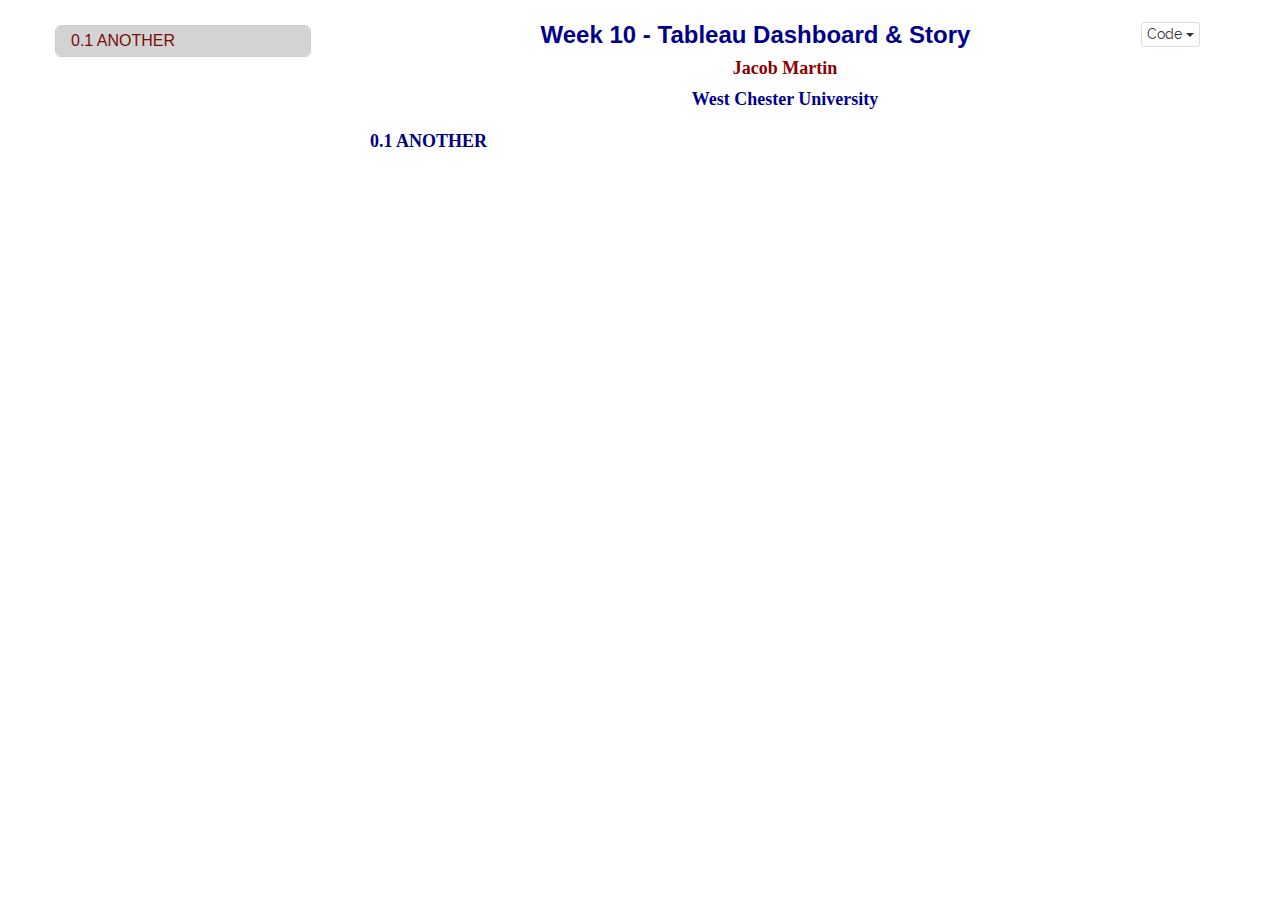
==== week_10/jacob_assignment_10.html @ 38eaba52 "wip" ====
<!DOCTYPE html>

<html>

<head>

<meta charset="utf-8" />
<meta name="generator" content="pandoc" />
<meta http-equiv="X-UA-Compatible" content="IE=EDGE" />


<meta name="author" content="Jacob Martin" />


<title>Week 10 - Tableau Dashboard &amp; Story</title>

<script>// Pandoc 2.9 adds attributes on both header and div. We remove the former (to
// be compatible with the behavior of Pandoc < 2.8).
document.addEventListener('DOMContentLoaded', function(e) {
  var hs = document.querySelectorAll("div.section[class*='level'] > :first-child");
  var i, h, a;
  for (i = 0; i < hs.length; i++) {
    h = hs[i];
    if (!/^h[1-6]$/i.test(h.tagName)) continue;  // it should be a header h1-h6
    a = h.attributes;
    while (a.length > 0) h.removeAttribute(a[0].name);
  }
});
</script>
<script>/*! jQuery v3.6.0 | (c) OpenJS Foundation and other contributors | jquery.org/license */
!function(e,t){"use strict";"object"==typeof module&&"object"==typeof module.exports?module.exports=e.document?t(e,!0):function(e){if(!e.document)throw new Error("jQuery requires a window with a document");return t(e)}:t(e)}("undefined"!=typeof window?window:this,function(C,e){"use strict";var t=[],r=Object.getPrototypeOf,s=t.slice,g=t.flat?function(e){return t.flat.call(e)}:function(e){return t.concat.apply([],e)},u=t.push,i=t.indexOf,n={},o=n.toString,v=n.hasOwnProperty,a=v.toString,l=a.call(Object),y={},m=function(e){return"function"==typeof e&&"number"!=typeof e.nodeType&&"function"!=typeof e.item},x=function(e){return null!=e&&e===e.window},E=C.document,c={type:!0,src:!0,nonce:!0,noModule:!0};function b(e,t,n){var r,i,o=(n=n||E).createElement("script");if(o.text=e,t)for(r in c)(i=t[r]||t.getAttribute&&t.getAttribute(r))&&o.setAttribute(r,i);n.head.appendChild(o).parentNode.removeChild(o)}function w(e){return null==e?e+"":"object"==typeof e||"function"==typeof e?n[o.call(e)]||"object":typeof e}var f="3.6.0",S=function(e,t){return new S.fn.init(e,t)};function p(e){var t=!!e&&"length"in e&&e.length,n=w(e);return!m(e)&&!x(e)&&("array"===n||0===t||"number"==typeof t&&0<t&&t-1 in e)}S.fn=S.prototype={jquery:f,constructor:S,length:0,toArray:function(){return s.call(this)},get:function(e){return null==e?s.call(this):e<0?this[e+this.length]:this[e]},pushStack:function(e){var t=S.merge(this.constructor(),e);return t.prevObject=this,t},each:function(e){return S.each(this,e)},map:function(n){return this.pushStack(S.map(this,function(e,t){return n.call(e,t,e)}))},slice:function(){return this.pushStack(s.apply(this,arguments))},first:function(){return this.eq(0)},last:function(){return this.eq(-1)},even:function(){return this.pushStack(S.grep(this,function(e,t){return(t+1)%2}))},odd:function(){return this.pushStack(S.grep(this,function(e,t){return t%2}))},eq:function(e){var t=this.length,n=+e+(e<0?t:0);return this.pushStack(0<=n&&n<t?[this[n]]:[])},end:function(){return this.prevObject||this.constructor()},push:u,sort:t.sort,splice:t.splice},S.extend=S.fn.extend=function(){var e,t,n,r,i,o,a=arguments[0]||{},s=1,u=arguments.length,l=!1;for("boolean"==typeof a&&(l=a,a=arguments[s]||{},s++),"object"==typeof a||m(a)||(a={}),s===u&&(a=this,s--);s<u;s++)if(null!=(e=arguments[s]))for(t in e)r=e[t],"__proto__"!==t&&a!==r&&(l&&r&&(S.isPlainObject(r)||(i=Array.isArray(r)))?(n=a[t],o=i&&!Array.isArray(n)?[]:i||S.isPlainObject(n)?n:{},i=!1,a[t]=S.extend(l,o,r)):void 0!==r&&(a[t]=r));return a},S.extend({expando:"jQuery"+(f+Math.random()).replace(/\D/g,""),isReady:!0,error:function(e){throw new Error(e)},noop:function(){},isPlainObject:function(e){var t,n;return!(!e||"[object Object]"!==o.call(e))&&(!(t=r(e))||"function"==typeof(n=v.call(t,"constructor")&&t.constructor)&&a.call(n)===l)},isEmptyObject:function(e){var t;for(t in e)return!1;return!0},globalEval:function(e,t,n){b(e,{nonce:t&&t.nonce},n)},each:function(e,t){var n,r=0;if(p(e)){for(n=e.length;r<n;r++)if(!1===t.call(e[r],r,e[r]))break}else for(r in e)if(!1===t.call(e[r],r,e[r]))break;return e},makeArray:function(e,t){var n=t||[];return null!=e&&(p(Object(e))?S.merge(n,"string"==typeof e?[e]:e):u.call(n,e)),n},inArray:function(e,t,n){return null==t?-1:i.call(t,e,n)},merge:function(e,t){for(var n=+t.length,r=0,i=e.length;r<n;r++)e[i++]=t[r];return e.length=i,e},grep:function(e,t,n){for(var r=[],i=0,o=e.length,a=!n;i<o;i++)!t(e[i],i)!==a&&r.push(e[i]);return r},map:function(e,t,n){var r,i,o=0,a=[];if(p(e))for(r=e.length;o<r;o++)null!=(i=t(e[o],o,n))&&a.push(i);else for(o in e)null!=(i=t(e[o],o,n))&&a.push(i);return g(a)},guid:1,support:y}),"function"==typeof Symbol&&(S.fn[Symbol.iterator]=t[Symbol.iterator]),S.each("Boolean Number String Function Array Date RegExp Object Error Symbol".split(" "),function(e,t){n["[object "+t+"]"]=t.toLowerCase()});var d=function(n){var e,d,b,o,i,h,f,g,w,u,l,T,C,a,E,v,s,c,y,S="sizzle"+1*new Date,p=n.document,k=0,r=0,m=ue(),x=ue(),A=ue(),N=ue(),j=function(e,t){return e===t&&(l=!0),0},D={}.hasOwnProperty,t=[],q=t.pop,L=t.push,H=t.push,O=t.slice,P=function(e,t){for(var n=0,r=e.length;n<r;n++)if(e[n]===t)return n;return-1},R="checked|selected|async|autofocus|autoplay|controls|defer|disabled|hidden|ismap|loop|multiple|open|readonly|required|scoped",M="[\\x20\\t\\r\\n\\f]",I="(?:\\\\[\\da-fA-F]{1,6}"+M+"?|\\\\[^\\r\\n\\f]|[\\w-]|[^\0-\\x7f])+",W="\\["+M+"*("+I+")(?:"+M+"*([*^$|!~]?=)"+M+"*(?:'((?:\\\\.|[^\\\\'])*)'|\"((?:\\\\.|[^\\\\\"])*)\"|("+I+"))|)"+M+"*\\]",F=":("+I+")(?:\\((('((?:\\\\.|[^\\\\'])*)'|\"((?:\\\\.|[^\\\\\"])*)\")|((?:\\\\.|[^\\\\()[\\]]|"+W+")*)|.*)\\)|)",B=new RegExp(M+"+","g"),$=new RegExp("^"+M+"+|((?:^|[^\\\\])(?:\\\\.)*)"+M+"+$","g"),_=new RegExp("^"+M+"*,"+M+"*"),z=new RegExp("^"+M+"*([>+~]|"+M+")"+M+"*"),U=new RegExp(M+"|>"),X=new RegExp(F),V=new RegExp("^"+I+"$"),G={ID:new RegExp("^#("+I+")"),CLASS:new RegExp("^\\.("+I+")"),TAG:new RegExp("^("+I+"|[*])"),ATTR:new RegExp("^"+W),PSEUDO:new RegExp("^"+F),CHILD:new RegExp("^:(only|first|last|nth|nth-last)-(child|of-type)(?:\\("+M+"*(even|odd|(([+-]|)(\\d*)n|)"+M+"*(?:([+-]|)"+M+"*(\\d+)|))"+M+"*\\)|)","i"),bool:new RegExp("^(?:"+R+")$","i"),needsContext:new RegExp("^"+M+"*[>+~]|:(even|odd|eq|gt|lt|nth|first|last)(?:\\("+M+"*((?:-\\d)?\\d*)"+M+"*\\)|)(?=[^-]|$)","i")},Y=/HTML$/i,Q=/^(?:input|select|textarea|button)$/i,J=/^h\d$/i,K=/^[^{]+\{\s*\[native \w/,Z=/^(?:#([\w-]+)|(\w+)|\.([\w-]+))$/,ee=/[+~]/,te=new RegExp("\\\\[\\da-fA-F]{1,6}"+M+"?|\\\\([^\\r\\n\\f])","g"),ne=function(e,t){var n="0x"+e.slice(1)-65536;return t||(n<0?String.fromCharCode(n+65536):String.fromCharCode(n>>10|55296,1023&n|56320))},re=/([\0-\x1f\x7f]|^-?\d)|^-$|[^\0-\x1f\x7f-\uFFFF\w-]/g,ie=function(e,t){return t?"\0"===e?"\ufffd":e.slice(0,-1)+"\\"+e.charCodeAt(e.length-1).toString(16)+" ":"\\"+e},oe=function(){T()},ae=be(function(e){return!0===e.disabled&&"fieldset"===e.nodeName.toLowerCase()},{dir:"parentNode",next:"legend"});try{H.apply(t=O.call(p.childNodes),p.childNodes),t[p.childNodes.length].nodeType}catch(e){H={apply:t.length?function(e,t){L.apply(e,O.call(t))}:function(e,t){var n=e.length,r=0;while(e[n++]=t[r++]);e.length=n-1}}}function se(t,e,n,r){var i,o,a,s,u,l,c,f=e&&e.ownerDocument,p=e?e.nodeType:9;if(n=n||[],"string"!=typeof t||!t||1!==p&&9!==p&&11!==p)return n;if(!r&&(T(e),e=e||C,E)){if(11!==p&&(u=Z.exec(t)))if(i=u[1]){if(9===p){if(!(a=e.getElementById(i)))return n;if(a.id===i)return n.push(a),n}else if(f&&(a=f.getElementById(i))&&y(e,a)&&a.id===i)return n.push(a),n}else{if(u[2])return H.apply(n,e.getElementsByTagName(t)),n;if((i=u[3])&&d.getElementsByClassName&&e.getElementsByClassName)return H.apply(n,e.getElementsByClassName(i)),n}if(d.qsa&&!N[t+" "]&&(!v||!v.test(t))&&(1!==p||"object"!==e.nodeName.toLowerCase())){if(c=t,f=e,1===p&&(U.test(t)||z.test(t))){(f=ee.test(t)&&ye(e.parentNode)||e)===e&&d.scope||((s=e.getAttribute("id"))?s=s.replace(re,ie):e.setAttribute("id",s=S)),o=(l=h(t)).length;while(o--)l[o]=(s?"#"+s:":scope")+" "+xe(l[o]);c=l.join(",")}try{return H.apply(n,f.querySelectorAll(c)),n}catch(e){N(t,!0)}finally{s===S&&e.removeAttribute("id")}}}return g(t.replace($,"$1"),e,n,r)}function ue(){var r=[];return function e(t,n){return r.push(t+" ")>b.cacheLength&&delete e[r.shift()],e[t+" "]=n}}function le(e){return e[S]=!0,e}function ce(e){var t=C.createElement("fieldset");try{return!!e(t)}catch(e){return!1}finally{t.parentNode&&t.parentNode.removeChild(t),t=null}}function fe(e,t){var n=e.split("|"),r=n.length;while(r--)b.attrHandle[n[r]]=t}function pe(e,t){var n=t&&e,r=n&&1===e.nodeType&&1===t.nodeType&&e.sourceIndex-t.sourceIndex;if(r)return r;if(n)while(n=n.nextSibling)if(n===t)return-1;return e?1:-1}function de(t){return function(e){return"input"===e.nodeName.toLowerCase()&&e.type===t}}function he(n){return function(e){var t=e.nodeName.toLowerCase();return("input"===t||"button"===t)&&e.type===n}}function ge(t){return function(e){return"form"in e?e.parentNode&&!1===e.disabled?"label"in e?"label"in e.parentNode?e.parentNode.disabled===t:e.disabled===t:e.isDisabled===t||e.isDisabled!==!t&&ae(e)===t:e.disabled===t:"label"in e&&e.disabled===t}}function ve(a){return le(function(o){return o=+o,le(function(e,t){var n,r=a([],e.length,o),i=r.length;while(i--)e[n=r[i]]&&(e[n]=!(t[n]=e[n]))})})}function ye(e){return e&&"undefined"!=typeof e.getElementsByTagName&&e}for(e in d=se.support={},i=se.isXML=function(e){var t=e&&e.namespaceURI,n=e&&(e.ownerDocument||e).documentElement;return!Y.test(t||n&&n.nodeName||"HTML")},T=se.setDocument=function(e){var t,n,r=e?e.ownerDocument||e:p;return r!=C&&9===r.nodeType&&r.documentElement&&(a=(C=r).documentElement,E=!i(C),p!=C&&(n=C.defaultView)&&n.top!==n&&(n.addEventListener?n.addEventListener("unload",oe,!1):n.attachEvent&&n.attachEvent("onunload",oe)),d.scope=ce(function(e){return a.appendChild(e).appendChild(C.createElement("div")),"undefined"!=typeof e.querySelectorAll&&!e.querySelectorAll(":scope fieldset div").length}),d.attributes=ce(function(e){return e.className="i",!e.getAttribute("className")}),d.getElementsByTagName=ce(function(e){return e.appendChild(C.createComment("")),!e.getElementsByTagName("*").length}),d.getElementsByClassName=K.test(C.getElementsByClassName),d.getById=ce(function(e){return a.appendChild(e).id=S,!C.getElementsByName||!C.getElementsByName(S).length}),d.getById?(b.filter.ID=function(e){var t=e.replace(te,ne);return function(e){return e.getAttribute("id")===t}},b.find.ID=function(e,t){if("undefined"!=typeof t.getElementById&&E){var n=t.getElementById(e);return n?[n]:[]}}):(b.filter.ID=function(e){var n=e.replace(te,ne);return function(e){var t="undefined"!=typeof e.getAttributeNode&&e.getAttributeNode("id");return t&&t.value===n}},b.find.ID=function(e,t){if("undefined"!=typeof t.getElementById&&E){var n,r,i,o=t.getElementById(e);if(o){if((n=o.getAttributeNode("id"))&&n.value===e)return[o];i=t.getElementsByName(e),r=0;while(o=i[r++])if((n=o.getAttributeNode("id"))&&n.value===e)return[o]}return[]}}),b.find.TAG=d.getElementsByTagName?function(e,t){return"undefined"!=typeof t.getElementsByTagName?t.getElementsByTagName(e):d.qsa?t.querySelectorAll(e):void 0}:function(e,t){var n,r=[],i=0,o=t.getElementsByTagName(e);if("*"===e){while(n=o[i++])1===n.nodeType&&r.push(n);return r}return o},b.find.CLASS=d.getElementsByClassName&&function(e,t){if("undefined"!=typeof t.getElementsByClassName&&E)return t.getElementsByClassName(e)},s=[],v=[],(d.qsa=K.test(C.querySelectorAll))&&(ce(function(e){var t;a.appendChild(e).innerHTML="<a id='"+S+"'></a><select id='"+S+"-\r\\' msallowcapture=''><option selected=''></option></select>",e.querySelectorAll("[msallowcapture^='']").length&&v.push("[*^$]="+M+"*(?:''|\"\")"),e.querySelectorAll("[selected]").length||v.push("\\["+M+"*(?:value|"+R+")"),e.querySelectorAll("[id~="+S+"-]").length||v.push("~="),(t=C.createElement("input")).setAttribute("name",""),e.appendChild(t),e.querySelectorAll("[name='']").length||v.push("\\["+M+"*name"+M+"*="+M+"*(?:''|\"\")"),e.querySelectorAll(":checked").length||v.push(":checked"),e.querySelectorAll("a#"+S+"+*").length||v.push(".#.+[+~]"),e.querySelectorAll("\\\f"),v.push("[\\r\\n\\f]")}),ce(function(e){e.innerHTML="<a href='' disabled='disabled'></a><select disabled='disabled'><option/></select>";var t=C.createElement("input");t.setAttribute("type","hidden"),e.appendChild(t).setAttribute("name","D"),e.querySelectorAll("[name=d]").length&&v.push("name"+M+"*[*^$|!~]?="),2!==e.querySelectorAll(":enabled").length&&v.push(":enabled",":disabled"),a.appendChild(e).disabled=!0,2!==e.querySelectorAll(":disabled").length&&v.push(":enabled",":disabled"),e.querySelectorAll("*,:x"),v.push(",.*:")})),(d.matchesSelector=K.test(c=a.matches||a.webkitMatchesSelector||a.mozMatchesSelector||a.oMatchesSelector||a.msMatchesSelector))&&ce(function(e){d.disconnectedMatch=c.call(e,"*"),c.call(e,"[s!='']:x"),s.push("!=",F)}),v=v.length&&new RegExp(v.join("|")),s=s.length&&new RegExp(s.join("|")),t=K.test(a.compareDocumentPosition),y=t||K.test(a.contains)?function(e,t){var n=9===e.nodeType?e.documentElement:e,r=t&&t.parentNode;return e===r||!(!r||1!==r.nodeType||!(n.contains?n.contains(r):e.compareDocumentPosition&&16&e.compareDocumentPosition(r)))}:function(e,t){if(t)while(t=t.parentNode)if(t===e)return!0;return!1},j=t?function(e,t){if(e===t)return l=!0,0;var n=!e.compareDocumentPosition-!t.compareDocumentPosition;return n||(1&(n=(e.ownerDocument||e)==(t.ownerDocument||t)?e.compareDocumentPosition(t):1)||!d.sortDetached&&t.compareDocumentPosition(e)===n?e==C||e.ownerDocument==p&&y(p,e)?-1:t==C||t.ownerDocument==p&&y(p,t)?1:u?P(u,e)-P(u,t):0:4&n?-1:1)}:function(e,t){if(e===t)return l=!0,0;var n,r=0,i=e.parentNode,o=t.parentNode,a=[e],s=[t];if(!i||!o)return e==C?-1:t==C?1:i?-1:o?1:u?P(u,e)-P(u,t):0;if(i===o)return pe(e,t);n=e;while(n=n.parentNode)a.unshift(n);n=t;while(n=n.parentNode)s.unshift(n);while(a[r]===s[r])r++;return r?pe(a[r],s[r]):a[r]==p?-1:s[r]==p?1:0}),C},se.matches=function(e,t){return se(e,null,null,t)},se.matchesSelector=function(e,t){if(T(e),d.matchesSelector&&E&&!N[t+" "]&&(!s||!s.test(t))&&(!v||!v.test(t)))try{var n=c.call(e,t);if(n||d.disconnectedMatch||e.document&&11!==e.document.nodeType)return n}catch(e){N(t,!0)}return 0<se(t,C,null,[e]).length},se.contains=function(e,t){return(e.ownerDocument||e)!=C&&T(e),y(e,t)},se.attr=function(e,t){(e.ownerDocument||e)!=C&&T(e);var n=b.attrHandle[t.toLowerCase()],r=n&&D.call(b.attrHandle,t.toLowerCase())?n(e,t,!E):void 0;return void 0!==r?r:d.attributes||!E?e.getAttribute(t):(r=e.getAttributeNode(t))&&r.specified?r.value:null},se.escape=function(e){return(e+"").replace(re,ie)},se.error=function(e){throw new Error("Syntax error, unrecognized expression: "+e)},se.uniqueSort=function(e){var t,n=[],r=0,i=0;if(l=!d.detectDuplicates,u=!d.sortStable&&e.slice(0),e.sort(j),l){while(t=e[i++])t===e[i]&&(r=n.push(i));while(r--)e.splice(n[r],1)}return u=null,e},o=se.getText=function(e){var t,n="",r=0,i=e.nodeType;if(i){if(1===i||9===i||11===i){if("string"==typeof e.textContent)return e.textContent;for(e=e.firstChild;e;e=e.nextSibling)n+=o(e)}else if(3===i||4===i)return e.nodeValue}else while(t=e[r++])n+=o(t);return n},(b=se.selectors={cacheLength:50,createPseudo:le,match:G,attrHandle:{},find:{},relative:{">":{dir:"parentNode",first:!0}," ":{dir:"parentNode"},"+":{dir:"previousSibling",first:!0},"~":{dir:"previousSibling"}},preFilter:{ATTR:function(e){return e[1]=e[1].replace(te,ne),e[3]=(e[3]||e[4]||e[5]||"").replace(te,ne),"~="===e[2]&&(e[3]=" "+e[3]+" "),e.slice(0,4)},CHILD:function(e){return e[1]=e[1].toLowerCase(),"nth"===e[1].slice(0,3)?(e[3]||se.error(e[0]),e[4]=+(e[4]?e[5]+(e[6]||1):2*("even"===e[3]||"odd"===e[3])),e[5]=+(e[7]+e[8]||"odd"===e[3])):e[3]&&se.error(e[0]),e},PSEUDO:function(e){var t,n=!e[6]&&e[2];return G.CHILD.test(e[0])?null:(e[3]?e[2]=e[4]||e[5]||"":n&&X.test(n)&&(t=h(n,!0))&&(t=n.indexOf(")",n.length-t)-n.length)&&(e[0]=e[0].slice(0,t),e[2]=n.slice(0,t)),e.slice(0,3))}},filter:{TAG:function(e){var t=e.replace(te,ne).toLowerCase();return"*"===e?function(){return!0}:function(e){return e.nodeName&&e.nodeName.toLowerCase()===t}},CLASS:function(e){var t=m[e+" "];return t||(t=new RegExp("(^|"+M+")"+e+"("+M+"|$)"))&&m(e,function(e){return t.test("string"==typeof e.className&&e.className||"undefined"!=typeof e.getAttribute&&e.getAttribute("class")||"")})},ATTR:function(n,r,i){return function(e){var t=se.attr(e,n);return null==t?"!="===r:!r||(t+="","="===r?t===i:"!="===r?t!==i:"^="===r?i&&0===t.indexOf(i):"*="===r?i&&-1<t.indexOf(i):"$="===r?i&&t.slice(-i.length)===i:"~="===r?-1<(" "+t.replace(B," ")+" ").indexOf(i):"|="===r&&(t===i||t.slice(0,i.length+1)===i+"-"))}},CHILD:function(h,e,t,g,v){var y="nth"!==h.slice(0,3),m="last"!==h.slice(-4),x="of-type"===e;return 1===g&&0===v?function(e){return!!e.parentNode}:function(e,t,n){var r,i,o,a,s,u,l=y!==m?"nextSibling":"previousSibling",c=e.parentNode,f=x&&e.nodeName.toLowerCase(),p=!n&&!x,d=!1;if(c){if(y){while(l){a=e;while(a=a[l])if(x?a.nodeName.toLowerCase()===f:1===a.nodeType)return!1;u=l="only"===h&&!u&&"nextSibling"}return!0}if(u=[m?c.firstChild:c.lastChild],m&&p){d=(s=(r=(i=(o=(a=c)[S]||(a[S]={}))[a.uniqueID]||(o[a.uniqueID]={}))[h]||[])[0]===k&&r[1])&&r[2],a=s&&c.childNodes[s];while(a=++s&&a&&a[l]||(d=s=0)||u.pop())if(1===a.nodeType&&++d&&a===e){i[h]=[k,s,d];break}}else if(p&&(d=s=(r=(i=(o=(a=e)[S]||(a[S]={}))[a.uniqueID]||(o[a.uniqueID]={}))[h]||[])[0]===k&&r[1]),!1===d)while(a=++s&&a&&a[l]||(d=s=0)||u.pop())if((x?a.nodeName.toLowerCase()===f:1===a.nodeType)&&++d&&(p&&((i=(o=a[S]||(a[S]={}))[a.uniqueID]||(o[a.uniqueID]={}))[h]=[k,d]),a===e))break;return(d-=v)===g||d%g==0&&0<=d/g}}},PSEUDO:function(e,o){var t,a=b.pseudos[e]||b.setFilters[e.toLowerCase()]||se.error("unsupported pseudo: "+e);return a[S]?a(o):1<a.length?(t=[e,e,"",o],b.setFilters.hasOwnProperty(e.toLowerCase())?le(function(e,t){var n,r=a(e,o),i=r.length;while(i--)e[n=P(e,r[i])]=!(t[n]=r[i])}):function(e){return a(e,0,t)}):a}},pseudos:{not:le(function(e){var r=[],i=[],s=f(e.replace($,"$1"));return s[S]?le(function(e,t,n,r){var i,o=s(e,null,r,[]),a=e.length;while(a--)(i=o[a])&&(e[a]=!(t[a]=i))}):function(e,t,n){return r[0]=e,s(r,null,n,i),r[0]=null,!i.pop()}}),has:le(function(t){return function(e){return 0<se(t,e).length}}),contains:le(function(t){return t=t.replace(te,ne),function(e){return-1<(e.textContent||o(e)).indexOf(t)}}),lang:le(function(n){return V.test(n||"")||se.error("unsupported lang: "+n),n=n.replace(te,ne).toLowerCase(),function(e){var t;do{if(t=E?e.lang:e.getAttribute("xml:lang")||e.getAttribute("lang"))return(t=t.toLowerCase())===n||0===t.indexOf(n+"-")}while((e=e.parentNode)&&1===e.nodeType);return!1}}),target:function(e){var t=n.location&&n.location.hash;return t&&t.slice(1)===e.id},root:function(e){return e===a},focus:function(e){return e===C.activeElement&&(!C.hasFocus||C.hasFocus())&&!!(e.type||e.href||~e.tabIndex)},enabled:ge(!1),disabled:ge(!0),checked:function(e){var t=e.nodeName.toLowerCase();return"input"===t&&!!e.checked||"option"===t&&!!e.selected},selected:function(e){return e.parentNode&&e.parentNode.selectedIndex,!0===e.selected},empty:function(e){for(e=e.firstChild;e;e=e.nextSibling)if(e.nodeType<6)return!1;return!0},parent:function(e){return!b.pseudos.empty(e)},header:function(e){return J.test(e.nodeName)},input:function(e){return Q.test(e.nodeName)},button:function(e){var t=e.nodeName.toLowerCase();return"input"===t&&"button"===e.type||"button"===t},text:function(e){var t;return"input"===e.nodeName.toLowerCase()&&"text"===e.type&&(null==(t=e.getAttribute("type"))||"text"===t.toLowerCase())},first:ve(function(){return[0]}),last:ve(function(e,t){return[t-1]}),eq:ve(function(e,t,n){return[n<0?n+t:n]}),even:ve(function(e,t){for(var n=0;n<t;n+=2)e.push(n);return e}),odd:ve(function(e,t){for(var n=1;n<t;n+=2)e.push(n);return e}),lt:ve(function(e,t,n){for(var r=n<0?n+t:t<n?t:n;0<=--r;)e.push(r);return e}),gt:ve(function(e,t,n){for(var r=n<0?n+t:n;++r<t;)e.push(r);return e})}}).pseudos.nth=b.pseudos.eq,{radio:!0,checkbox:!0,file:!0,password:!0,image:!0})b.pseudos[e]=de(e);for(e in{submit:!0,reset:!0})b.pseudos[e]=he(e);function me(){}function xe(e){for(var t=0,n=e.length,r="";t<n;t++)r+=e[t].value;return r}function be(s,e,t){var u=e.dir,l=e.next,c=l||u,f=t&&"parentNode"===c,p=r++;return e.first?function(e,t,n){while(e=e[u])if(1===e.nodeType||f)return s(e,t,n);return!1}:function(e,t,n){var r,i,o,a=[k,p];if(n){while(e=e[u])if((1===e.nodeType||f)&&s(e,t,n))return!0}else while(e=e[u])if(1===e.nodeType||f)if(i=(o=e[S]||(e[S]={}))[e.uniqueID]||(o[e.uniqueID]={}),l&&l===e.nodeName.toLowerCase())e=e[u]||e;else{if((r=i[c])&&r[0]===k&&r[1]===p)return a[2]=r[2];if((i[c]=a)[2]=s(e,t,n))return!0}return!1}}function we(i){return 1<i.length?function(e,t,n){var r=i.length;while(r--)if(!i[r](e,t,n))return!1;return!0}:i[0]}function Te(e,t,n,r,i){for(var o,a=[],s=0,u=e.length,l=null!=t;s<u;s++)(o=e[s])&&(n&&!n(o,r,i)||(a.push(o),l&&t.push(s)));return a}function Ce(d,h,g,v,y,e){return v&&!v[S]&&(v=Ce(v)),y&&!y[S]&&(y=Ce(y,e)),le(function(e,t,n,r){var i,o,a,s=[],u=[],l=t.length,c=e||function(e,t,n){for(var r=0,i=t.length;r<i;r++)se(e,t[r],n);return n}(h||"*",n.nodeType?[n]:n,[]),f=!d||!e&&h?c:Te(c,s,d,n,r),p=g?y||(e?d:l||v)?[]:t:f;if(g&&g(f,p,n,r),v){i=Te(p,u),v(i,[],n,r),o=i.length;while(o--)(a=i[o])&&(p[u[o]]=!(f[u[o]]=a))}if(e){if(y||d){if(y){i=[],o=p.length;while(o--)(a=p[o])&&i.push(f[o]=a);y(null,p=[],i,r)}o=p.length;while(o--)(a=p[o])&&-1<(i=y?P(e,a):s[o])&&(e[i]=!(t[i]=a))}}else p=Te(p===t?p.splice(l,p.length):p),y?y(null,t,p,r):H.apply(t,p)})}function Ee(e){for(var i,t,n,r=e.length,o=b.relative[e[0].type],a=o||b.relative[" "],s=o?1:0,u=be(function(e){return e===i},a,!0),l=be(function(e){return-1<P(i,e)},a,!0),c=[function(e,t,n){var r=!o&&(n||t!==w)||((i=t).nodeType?u(e,t,n):l(e,t,n));return i=null,r}];s<r;s++)if(t=b.relative[e[s].type])c=[be(we(c),t)];else{if((t=b.filter[e[s].type].apply(null,e[s].matches))[S]){for(n=++s;n<r;n++)if(b.relative[e[n].type])break;return Ce(1<s&&we(c),1<s&&xe(e.slice(0,s-1).concat({value:" "===e[s-2].type?"*":""})).replace($,"$1"),t,s<n&&Ee(e.slice(s,n)),n<r&&Ee(e=e.slice(n)),n<r&&xe(e))}c.push(t)}return we(c)}return me.prototype=b.filters=b.pseudos,b.setFilters=new me,h=se.tokenize=function(e,t){var n,r,i,o,a,s,u,l=x[e+" "];if(l)return t?0:l.slice(0);a=e,s=[],u=b.preFilter;while(a){for(o in n&&!(r=_.exec(a))||(r&&(a=a.slice(r[0].length)||a),s.push(i=[])),n=!1,(r=z.exec(a))&&(n=r.shift(),i.push({value:n,type:r[0].replace($," ")}),a=a.slice(n.length)),b.filter)!(r=G[o].exec(a))||u[o]&&!(r=u[o](r))||(n=r.shift(),i.push({value:n,type:o,matches:r}),a=a.slice(n.length));if(!n)break}return t?a.length:a?se.error(e):x(e,s).slice(0)},f=se.compile=function(e,t){var n,v,y,m,x,r,i=[],o=[],a=A[e+" "];if(!a){t||(t=h(e)),n=t.length;while(n--)(a=Ee(t[n]))[S]?i.push(a):o.push(a);(a=A(e,(v=o,m=0<(y=i).length,x=0<v.length,r=function(e,t,n,r,i){var o,a,s,u=0,l="0",c=e&&[],f=[],p=w,d=e||x&&b.find.TAG("*",i),h=k+=null==p?1:Math.random()||.1,g=d.length;for(i&&(w=t==C||t||i);l!==g&&null!=(o=d[l]);l++){if(x&&o){a=0,t||o.ownerDocument==C||(T(o),n=!E);while(s=v[a++])if(s(o,t||C,n)){r.push(o);break}i&&(k=h)}m&&((o=!s&&o)&&u--,e&&c.push(o))}if(u+=l,m&&l!==u){a=0;while(s=y[a++])s(c,f,t,n);if(e){if(0<u)while(l--)c[l]||f[l]||(f[l]=q.call(r));f=Te(f)}H.apply(r,f),i&&!e&&0<f.length&&1<u+y.length&&se.uniqueSort(r)}return i&&(k=h,w=p),c},m?le(r):r))).selector=e}return a},g=se.select=function(e,t,n,r){var i,o,a,s,u,l="function"==typeof e&&e,c=!r&&h(e=l.selector||e);if(n=n||[],1===c.length){if(2<(o=c[0]=c[0].slice(0)).length&&"ID"===(a=o[0]).type&&9===t.nodeType&&E&&b.relative[o[1].type]){if(!(t=(b.find.ID(a.matches[0].replace(te,ne),t)||[])[0]))return n;l&&(t=t.parentNode),e=e.slice(o.shift().value.length)}i=G.needsContext.test(e)?0:o.length;while(i--){if(a=o[i],b.relative[s=a.type])break;if((u=b.find[s])&&(r=u(a.matches[0].replace(te,ne),ee.test(o[0].type)&&ye(t.parentNode)||t))){if(o.splice(i,1),!(e=r.length&&xe(o)))return H.apply(n,r),n;break}}}return(l||f(e,c))(r,t,!E,n,!t||ee.test(e)&&ye(t.parentNode)||t),n},d.sortStable=S.split("").sort(j).join("")===S,d.detectDuplicates=!!l,T(),d.sortDetached=ce(function(e){return 1&e.compareDocumentPosition(C.createElement("fieldset"))}),ce(function(e){return e.innerHTML="<a href='#'></a>","#"===e.firstChild.getAttribute("href")})||fe("type|href|height|width",function(e,t,n){if(!n)return e.getAttribute(t,"type"===t.toLowerCase()?1:2)}),d.attributes&&ce(function(e){return e.innerHTML="<input/>",e.firstChild.setAttribute("value",""),""===e.firstChild.getAttribute("value")})||fe("value",function(e,t,n){if(!n&&"input"===e.nodeName.toLowerCase())return e.defaultValue}),ce(function(e){return null==e.getAttribute("disabled")})||fe(R,function(e,t,n){var r;if(!n)return!0===e[t]?t.toLowerCase():(r=e.getAttributeNode(t))&&r.specified?r.value:null}),se}(C);S.find=d,S.expr=d.selectors,S.expr[":"]=S.expr.pseudos,S.uniqueSort=S.unique=d.uniqueSort,S.text=d.getText,S.isXMLDoc=d.isXML,S.contains=d.contains,S.escapeSelector=d.escape;var h=function(e,t,n){var r=[],i=void 0!==n;while((e=e[t])&&9!==e.nodeType)if(1===e.nodeType){if(i&&S(e).is(n))break;r.push(e)}return r},T=function(e,t){for(var n=[];e;e=e.nextSibling)1===e.nodeType&&e!==t&&n.push(e);return n},k=S.expr.match.needsContext;function A(e,t){return e.nodeName&&e.nodeName.toLowerCase()===t.toLowerCase()}var N=/^<([a-z][^\/\0>:\x20\t\r\n\f]*)[\x20\t\r\n\f]*\/?>(?:<\/\1>|)$/i;function j(e,n,r){return m(n)?S.grep(e,function(e,t){return!!n.call(e,t,e)!==r}):n.nodeType?S.grep(e,function(e){return e===n!==r}):"string"!=typeof n?S.grep(e,function(e){return-1<i.call(n,e)!==r}):S.filter(n,e,r)}S.filter=function(e,t,n){var r=t[0];return n&&(e=":not("+e+")"),1===t.length&&1===r.nodeType?S.find.matchesSelector(r,e)?[r]:[]:S.find.matches(e,S.grep(t,function(e){return 1===e.nodeType}))},S.fn.extend({find:function(e){var t,n,r=this.length,i=this;if("string"!=typeof e)return this.pushStack(S(e).filter(function(){for(t=0;t<r;t++)if(S.contains(i[t],this))return!0}));for(n=this.pushStack([]),t=0;t<r;t++)S.find(e,i[t],n);return 1<r?S.uniqueSort(n):n},filter:function(e){return this.pushStack(j(this,e||[],!1))},not:function(e){return this.pushStack(j(this,e||[],!0))},is:function(e){return!!j(this,"string"==typeof e&&k.test(e)?S(e):e||[],!1).length}});var D,q=/^(?:\s*(<[\w\W]+>)[^>]*|#([\w-]+))$/;(S.fn.init=function(e,t,n){var r,i;if(!e)return this;if(n=n||D,"string"==typeof e){if(!(r="<"===e[0]&&">"===e[e.length-1]&&3<=e.length?[null,e,null]:q.exec(e))||!r[1]&&t)return!t||t.jquery?(t||n).find(e):this.constructor(t).find(e);if(r[1]){if(t=t instanceof S?t[0]:t,S.merge(this,S.parseHTML(r[1],t&&t.nodeType?t.ownerDocument||t:E,!0)),N.test(r[1])&&S.isPlainObject(t))for(r in t)m(this[r])?this[r](t[r]):this.attr(r,t[r]);return this}return(i=E.getElementById(r[2]))&&(this[0]=i,this.length=1),this}return e.nodeType?(this[0]=e,this.length=1,this):m(e)?void 0!==n.ready?n.ready(e):e(S):S.makeArray(e,this)}).prototype=S.fn,D=S(E);var L=/^(?:parents|prev(?:Until|All))/,H={children:!0,contents:!0,next:!0,prev:!0};function O(e,t){while((e=e[t])&&1!==e.nodeType);return e}S.fn.extend({has:function(e){var t=S(e,this),n=t.length;return this.filter(function(){for(var e=0;e<n;e++)if(S.contains(this,t[e]))return!0})},closest:function(e,t){var n,r=0,i=this.length,o=[],a="string"!=typeof e&&S(e);if(!k.test(e))for(;r<i;r++)for(n=this[r];n&&n!==t;n=n.parentNode)if(n.nodeType<11&&(a?-1<a.index(n):1===n.nodeType&&S.find.matchesSelector(n,e))){o.push(n);break}return this.pushStack(1<o.length?S.uniqueSort(o):o)},index:function(e){return e?"string"==typeof e?i.call(S(e),this[0]):i.call(this,e.jquery?e[0]:e):this[0]&&this[0].parentNode?this.first().prevAll().length:-1},add:function(e,t){return this.pushStack(S.uniqueSort(S.merge(this.get(),S(e,t))))},addBack:function(e){return this.add(null==e?this.prevObject:this.prevObject.filter(e))}}),S.each({parent:function(e){var t=e.parentNode;return t&&11!==t.nodeType?t:null},parents:function(e){return h(e,"parentNode")},parentsUntil:function(e,t,n){return h(e,"parentNode",n)},next:function(e){return O(e,"nextSibling")},prev:function(e){return O(e,"previousSibling")},nextAll:function(e){return h(e,"nextSibling")},prevAll:function(e){return h(e,"previousSibling")},nextUntil:function(e,t,n){return h(e,"nextSibling",n)},prevUntil:function(e,t,n){return h(e,"previousSibling",n)},siblings:function(e){return T((e.parentNode||{}).firstChild,e)},children:function(e){return T(e.firstChild)},contents:function(e){return null!=e.contentDocument&&r(e.contentDocument)?e.contentDocument:(A(e,"template")&&(e=e.content||e),S.merge([],e.childNodes))}},function(r,i){S.fn[r]=function(e,t){var n=S.map(this,i,e);return"Until"!==r.slice(-5)&&(t=e),t&&"string"==typeof t&&(n=S.filter(t,n)),1<this.length&&(H[r]||S.uniqueSort(n),L.test(r)&&n.reverse()),this.pushStack(n)}});var P=/[^\x20\t\r\n\f]+/g;function R(e){return e}function M(e){throw e}function I(e,t,n,r){var i;try{e&&m(i=e.promise)?i.call(e).done(t).fail(n):e&&m(i=e.then)?i.call(e,t,n):t.apply(void 0,[e].slice(r))}catch(e){n.apply(void 0,[e])}}S.Callbacks=function(r){var e,n;r="string"==typeof r?(e=r,n={},S.each(e.match(P)||[],function(e,t){n[t]=!0}),n):S.extend({},r);var i,t,o,a,s=[],u=[],l=-1,c=function(){for(a=a||r.once,o=i=!0;u.length;l=-1){t=u.shift();while(++l<s.length)!1===s[l].apply(t[0],t[1])&&r.stopOnFalse&&(l=s.length,t=!1)}r.memory||(t=!1),i=!1,a&&(s=t?[]:"")},f={add:function(){return s&&(t&&!i&&(l=s.length-1,u.push(t)),function n(e){S.each(e,function(e,t){m(t)?r.unique&&f.has(t)||s.push(t):t&&t.length&&"string"!==w(t)&&n(t)})}(arguments),t&&!i&&c()),this},remove:function(){return S.each(arguments,function(e,t){var n;while(-1<(n=S.inArray(t,s,n)))s.splice(n,1),n<=l&&l--}),this},has:function(e){return e?-1<S.inArray(e,s):0<s.length},empty:function(){return s&&(s=[]),this},disable:function(){return a=u=[],s=t="",this},disabled:function(){return!s},lock:function(){return a=u=[],t||i||(s=t=""),this},locked:function(){return!!a},fireWith:function(e,t){return a||(t=[e,(t=t||[]).slice?t.slice():t],u.push(t),i||c()),this},fire:function(){return f.fireWith(this,arguments),this},fired:function(){return!!o}};return f},S.extend({Deferred:function(e){var o=[["notify","progress",S.Callbacks("memory"),S.Callbacks("memory"),2],["resolve","done",S.Callbacks("once memory"),S.Callbacks("once memory"),0,"resolved"],["reject","fail",S.Callbacks("once memory"),S.Callbacks("once memory"),1,"rejected"]],i="pending",a={state:function(){return i},always:function(){return s.done(arguments).fail(arguments),this},"catch":function(e){return a.then(null,e)},pipe:function(){var i=arguments;return S.Deferred(function(r){S.each(o,function(e,t){var n=m(i[t[4]])&&i[t[4]];s[t[1]](function(){var e=n&&n.apply(this,arguments);e&&m(e.promise)?e.promise().progress(r.notify).done(r.resolve).fail(r.reject):r[t[0]+"With"](this,n?[e]:arguments)})}),i=null}).promise()},then:function(t,n,r){var u=0;function l(i,o,a,s){return function(){var n=this,r=arguments,e=function(){var e,t;if(!(i<u)){if((e=a.apply(n,r))===o.promise())throw new TypeError("Thenable self-resolution");t=e&&("object"==typeof e||"function"==typeof e)&&e.then,m(t)?s?t.call(e,l(u,o,R,s),l(u,o,M,s)):(u++,t.call(e,l(u,o,R,s),l(u,o,M,s),l(u,o,R,o.notifyWith))):(a!==R&&(n=void 0,r=[e]),(s||o.resolveWith)(n,r))}},t=s?e:function(){try{e()}catch(e){S.Deferred.exceptionHook&&S.Deferred.exceptionHook(e,t.stackTrace),u<=i+1&&(a!==M&&(n=void 0,r=[e]),o.rejectWith(n,r))}};i?t():(S.Deferred.getStackHook&&(t.stackTrace=S.Deferred.getStackHook()),C.setTimeout(t))}}return S.Deferred(function(e){o[0][3].add(l(0,e,m(r)?r:R,e.notifyWith)),o[1][3].add(l(0,e,m(t)?t:R)),o[2][3].add(l(0,e,m(n)?n:M))}).promise()},promise:function(e){return null!=e?S.extend(e,a):a}},s={};return S.each(o,function(e,t){var n=t[2],r=t[5];a[t[1]]=n.add,r&&n.add(function(){i=r},o[3-e][2].disable,o[3-e][3].disable,o[0][2].lock,o[0][3].lock),n.add(t[3].fire),s[t[0]]=function(){return s[t[0]+"With"](this===s?void 0:this,arguments),this},s[t[0]+"With"]=n.fireWith}),a.promise(s),e&&e.call(s,s),s},when:function(e){var n=arguments.length,t=n,r=Array(t),i=s.call(arguments),o=S.Deferred(),a=function(t){return function(e){r[t]=this,i[t]=1<arguments.length?s.call(arguments):e,--n||o.resolveWith(r,i)}};if(n<=1&&(I(e,o.done(a(t)).resolve,o.reject,!n),"pending"===o.state()||m(i[t]&&i[t].then)))return o.then();while(t--)I(i[t],a(t),o.reject);return o.promise()}});var W=/^(Eval|Internal|Range|Reference|Syntax|Type|URI)Error$/;S.Deferred.exceptionHook=function(e,t){C.console&&C.console.warn&&e&&W.test(e.name)&&C.console.warn("jQuery.Deferred exception: "+e.message,e.stack,t)},S.readyException=function(e){C.setTimeout(function(){throw e})};var F=S.Deferred();function B(){E.removeEventListener("DOMContentLoaded",B),C.removeEventListener("load",B),S.ready()}S.fn.ready=function(e){return F.then(e)["catch"](function(e){S.readyException(e)}),this},S.extend({isReady:!1,readyWait:1,ready:function(e){(!0===e?--S.readyWait:S.isReady)||(S.isReady=!0)!==e&&0<--S.readyWait||F.resolveWith(E,[S])}}),S.ready.then=F.then,"complete"===E.readyState||"loading"!==E.readyState&&!E.documentElement.doScroll?C.setTimeout(S.ready):(E.addEventListener("DOMContentLoaded",B),C.addEventListener("load",B));var $=function(e,t,n,r,i,o,a){var s=0,u=e.length,l=null==n;if("object"===w(n))for(s in i=!0,n)$(e,t,s,n[s],!0,o,a);else if(void 0!==r&&(i=!0,m(r)||(a=!0),l&&(a?(t.call(e,r),t=null):(l=t,t=function(e,t,n){return l.call(S(e),n)})),t))for(;s<u;s++)t(e[s],n,a?r:r.call(e[s],s,t(e[s],n)));return i?e:l?t.call(e):u?t(e[0],n):o},_=/^-ms-/,z=/-([a-z])/g;function U(e,t){return t.toUpperCase()}function X(e){return e.replace(_,"ms-").replace(z,U)}var V=function(e){return 1===e.nodeType||9===e.nodeType||!+e.nodeType};function G(){this.expando=S.expando+G.uid++}G.uid=1,G.prototype={cache:function(e){var t=e[this.expando];return t||(t={},V(e)&&(e.nodeType?e[this.expando]=t:Object.defineProperty(e,this.expando,{value:t,configurable:!0}))),t},set:function(e,t,n){var r,i=this.cache(e);if("string"==typeof t)i[X(t)]=n;else for(r in t)i[X(r)]=t[r];return i},get:function(e,t){return void 0===t?this.cache(e):e[this.expando]&&e[this.expando][X(t)]},access:function(e,t,n){return void 0===t||t&&"string"==typeof t&&void 0===n?this.get(e,t):(this.set(e,t,n),void 0!==n?n:t)},remove:function(e,t){var n,r=e[this.expando];if(void 0!==r){if(void 0!==t){n=(t=Array.isArray(t)?t.map(X):(t=X(t))in r?[t]:t.match(P)||[]).length;while(n--)delete r[t[n]]}(void 0===t||S.isEmptyObject(r))&&(e.nodeType?e[this.expando]=void 0:delete e[this.expando])}},hasData:function(e){var t=e[this.expando];return void 0!==t&&!S.isEmptyObject(t)}};var Y=new G,Q=new G,J=/^(?:\{[\w\W]*\}|\[[\w\W]*\])$/,K=/[A-Z]/g;function Z(e,t,n){var r,i;if(void 0===n&&1===e.nodeType)if(r="data-"+t.replace(K,"-$&").toLowerCase(),"string"==typeof(n=e.getAttribute(r))){try{n="true"===(i=n)||"false"!==i&&("null"===i?null:i===+i+""?+i:J.test(i)?JSON.parse(i):i)}catch(e){}Q.set(e,t,n)}else n=void 0;return n}S.extend({hasData:function(e){return Q.hasData(e)||Y.hasData(e)},data:function(e,t,n){return Q.access(e,t,n)},removeData:function(e,t){Q.remove(e,t)},_data:function(e,t,n){return Y.access(e,t,n)},_removeData:function(e,t){Y.remove(e,t)}}),S.fn.extend({data:function(n,e){var t,r,i,o=this[0],a=o&&o.attributes;if(void 0===n){if(this.length&&(i=Q.get(o),1===o.nodeType&&!Y.get(o,"hasDataAttrs"))){t=a.length;while(t--)a[t]&&0===(r=a[t].name).indexOf("data-")&&(r=X(r.slice(5)),Z(o,r,i[r]));Y.set(o,"hasDataAttrs",!0)}return i}return"object"==typeof n?this.each(function(){Q.set(this,n)}):$(this,function(e){var t;if(o&&void 0===e)return void 0!==(t=Q.get(o,n))?t:void 0!==(t=Z(o,n))?t:void 0;this.each(function(){Q.set(this,n,e)})},null,e,1<arguments.length,null,!0)},removeData:function(e){return this.each(function(){Q.remove(this,e)})}}),S.extend({queue:function(e,t,n){var r;if(e)return t=(t||"fx")+"queue",r=Y.get(e,t),n&&(!r||Array.isArray(n)?r=Y.access(e,t,S.makeArray(n)):r.push(n)),r||[]},dequeue:function(e,t){t=t||"fx";var n=S.queue(e,t),r=n.length,i=n.shift(),o=S._queueHooks(e,t);"inprogress"===i&&(i=n.shift(),r--),i&&("fx"===t&&n.unshift("inprogress"),delete o.stop,i.call(e,function(){S.dequeue(e,t)},o)),!r&&o&&o.empty.fire()},_queueHooks:function(e,t){var n=t+"queueHooks";return Y.get(e,n)||Y.access(e,n,{empty:S.Callbacks("once memory").add(function(){Y.remove(e,[t+"queue",n])})})}}),S.fn.extend({queue:function(t,n){var e=2;return"string"!=typeof t&&(n=t,t="fx",e--),arguments.length<e?S.queue(this[0],t):void 0===n?this:this.each(function(){var e=S.queue(this,t,n);S._queueHooks(this,t),"fx"===t&&"inprogress"!==e[0]&&S.dequeue(this,t)})},dequeue:function(e){return this.each(function(){S.dequeue(this,e)})},clearQueue:function(e){return this.queue(e||"fx",[])},promise:function(e,t){var n,r=1,i=S.Deferred(),o=this,a=this.length,s=function(){--r||i.resolveWith(o,[o])};"string"!=typeof e&&(t=e,e=void 0),e=e||"fx";while(a--)(n=Y.get(o[a],e+"queueHooks"))&&n.empty&&(r++,n.empty.add(s));return s(),i.promise(t)}});var ee=/[+-]?(?:\d*\.|)\d+(?:[eE][+-]?\d+|)/.source,te=new RegExp("^(?:([+-])=|)("+ee+")([a-z%]*)$","i"),ne=["Top","Right","Bottom","Left"],re=E.documentElement,ie=function(e){return S.contains(e.ownerDocument,e)},oe={composed:!0};re.getRootNode&&(ie=function(e){return S.contains(e.ownerDocument,e)||e.getRootNode(oe)===e.ownerDocument});var ae=function(e,t){return"none"===(e=t||e).style.display||""===e.style.display&&ie(e)&&"none"===S.css(e,"display")};function se(e,t,n,r){var i,o,a=20,s=r?function(){return r.cur()}:function(){return S.css(e,t,"")},u=s(),l=n&&n[3]||(S.cssNumber[t]?"":"px"),c=e.nodeType&&(S.cssNumber[t]||"px"!==l&&+u)&&te.exec(S.css(e,t));if(c&&c[3]!==l){u/=2,l=l||c[3],c=+u||1;while(a--)S.style(e,t,c+l),(1-o)*(1-(o=s()/u||.5))<=0&&(a=0),c/=o;c*=2,S.style(e,t,c+l),n=n||[]}return n&&(c=+c||+u||0,i=n[1]?c+(n[1]+1)*n[2]:+n[2],r&&(r.unit=l,r.start=c,r.end=i)),i}var ue={};function le(e,t){for(var n,r,i,o,a,s,u,l=[],c=0,f=e.length;c<f;c++)(r=e[c]).style&&(n=r.style.display,t?("none"===n&&(l[c]=Y.get(r,"display")||null,l[c]||(r.style.display="")),""===r.style.display&&ae(r)&&(l[c]=(u=a=o=void 0,a=(i=r).ownerDocument,s=i.nodeName,(u=ue[s])||(o=a.body.appendChild(a.createElement(s)),u=S.css(o,"display"),o.parentNode.removeChild(o),"none"===u&&(u="block"),ue[s]=u)))):"none"!==n&&(l[c]="none",Y.set(r,"display",n)));for(c=0;c<f;c++)null!=l[c]&&(e[c].style.display=l[c]);return e}S.fn.extend({show:function(){return le(this,!0)},hide:function(){return le(this)},toggle:function(e){return"boolean"==typeof e?e?this.show():this.hide():this.each(function(){ae(this)?S(this).show():S(this).hide()})}});var ce,fe,pe=/^(?:checkbox|radio)$/i,de=/<([a-z][^\/\0>\x20\t\r\n\f]*)/i,he=/^$|^module$|\/(?:java|ecma)script/i;ce=E.createDocumentFragment().appendChild(E.createElement("div")),(fe=E.createElement("input")).setAttribute("type","radio"),fe.setAttribute("checked","checked"),fe.setAttribute("name","t"),ce.appendChild(fe),y.checkClone=ce.cloneNode(!0).cloneNode(!0).lastChild.checked,ce.innerHTML="<textarea>x</textarea>",y.noCloneChecked=!!ce.cloneNode(!0).lastChild.defaultValue,ce.innerHTML="<option></option>",y.option=!!ce.lastChild;var ge={thead:[1,"<table>","</table>"],col:[2,"<table><colgroup>","</colgroup></table>"],tr:[2,"<table><tbody>","</tbody></table>"],td:[3,"<table><tbody><tr>","</tr></tbody></table>"],_default:[0,"",""]};function ve(e,t){var n;return n="undefined"!=typeof e.getElementsByTagName?e.getElementsByTagName(t||"*"):"undefined"!=typeof e.querySelectorAll?e.querySelectorAll(t||"*"):[],void 0===t||t&&A(e,t)?S.merge([e],n):n}function ye(e,t){for(var n=0,r=e.length;n<r;n++)Y.set(e[n],"globalEval",!t||Y.get(t[n],"globalEval"))}ge.tbody=ge.tfoot=ge.colgroup=ge.caption=ge.thead,ge.th=ge.td,y.option||(ge.optgroup=ge.option=[1,"<select multiple='multiple'>","</select>"]);var me=/<|&#?\w+;/;function xe(e,t,n,r,i){for(var o,a,s,u,l,c,f=t.createDocumentFragment(),p=[],d=0,h=e.length;d<h;d++)if((o=e[d])||0===o)if("object"===w(o))S.merge(p,o.nodeType?[o]:o);else if(me.test(o)){a=a||f.appendChild(t.createElement("div")),s=(de.exec(o)||["",""])[1].toLowerCase(),u=ge[s]||ge._default,a.innerHTML=u[1]+S.htmlPrefilter(o)+u[2],c=u[0];while(c--)a=a.lastChild;S.merge(p,a.childNodes),(a=f.firstChild).textContent=""}else p.push(t.createTextNode(o));f.textContent="",d=0;while(o=p[d++])if(r&&-1<S.inArray(o,r))i&&i.push(o);else if(l=ie(o),a=ve(f.appendChild(o),"script"),l&&ye(a),n){c=0;while(o=a[c++])he.test(o.type||"")&&n.push(o)}return f}var be=/^([^.]*)(?:\.(.+)|)/;function we(){return!0}function Te(){return!1}function Ce(e,t){return e===function(){try{return E.activeElement}catch(e){}}()==("focus"===t)}function Ee(e,t,n,r,i,o){var a,s;if("object"==typeof t){for(s in"string"!=typeof n&&(r=r||n,n=void 0),t)Ee(e,s,n,r,t[s],o);return e}if(null==r&&null==i?(i=n,r=n=void 0):null==i&&("string"==typeof n?(i=r,r=void 0):(i=r,r=n,n=void 0)),!1===i)i=Te;else if(!i)return e;return 1===o&&(a=i,(i=function(e){return S().off(e),a.apply(this,arguments)}).guid=a.guid||(a.guid=S.guid++)),e.each(function(){S.event.add(this,t,i,r,n)})}function Se(e,i,o){o?(Y.set(e,i,!1),S.event.add(e,i,{namespace:!1,handler:function(e){var t,n,r=Y.get(this,i);if(1&e.isTrigger&&this[i]){if(r.length)(S.event.special[i]||{}).delegateType&&e.stopPropagation();else if(r=s.call(arguments),Y.set(this,i,r),t=o(this,i),this[i](),r!==(n=Y.get(this,i))||t?Y.set(this,i,!1):n={},r!==n)return e.stopImmediatePropagation(),e.preventDefault(),n&&n.value}else r.length&&(Y.set(this,i,{value:S.event.trigger(S.extend(r[0],S.Event.prototype),r.slice(1),this)}),e.stopImmediatePropagation())}})):void 0===Y.get(e,i)&&S.event.add(e,i,we)}S.event={global:{},add:function(t,e,n,r,i){var o,a,s,u,l,c,f,p,d,h,g,v=Y.get(t);if(V(t)){n.handler&&(n=(o=n).handler,i=o.selector),i&&S.find.matchesSelector(re,i),n.guid||(n.guid=S.guid++),(u=v.events)||(u=v.events=Object.create(null)),(a=v.handle)||(a=v.handle=function(e){return"undefined"!=typeof S&&S.event.triggered!==e.type?S.event.dispatch.apply(t,arguments):void 0}),l=(e=(e||"").match(P)||[""]).length;while(l--)d=g=(s=be.exec(e[l])||[])[1],h=(s[2]||"").split(".").sort(),d&&(f=S.event.special[d]||{},d=(i?f.delegateType:f.bindType)||d,f=S.event.special[d]||{},c=S.extend({type:d,origType:g,data:r,handler:n,guid:n.guid,selector:i,needsContext:i&&S.expr.match.needsContext.test(i),namespace:h.join(".")},o),(p=u[d])||((p=u[d]=[]).delegateCount=0,f.setup&&!1!==f.setup.call(t,r,h,a)||t.addEventListener&&t.addEventListener(d,a)),f.add&&(f.add.call(t,c),c.handler.guid||(c.handler.guid=n.guid)),i?p.splice(p.delegateCount++,0,c):p.push(c),S.event.global[d]=!0)}},remove:function(e,t,n,r,i){var o,a,s,u,l,c,f,p,d,h,g,v=Y.hasData(e)&&Y.get(e);if(v&&(u=v.events)){l=(t=(t||"").match(P)||[""]).length;while(l--)if(d=g=(s=be.exec(t[l])||[])[1],h=(s[2]||"").split(".").sort(),d){f=S.event.special[d]||{},p=u[d=(r?f.delegateType:f.bindType)||d]||[],s=s[2]&&new RegExp("(^|\\.)"+h.join("\\.(?:.*\\.|)")+"(\\.|$)"),a=o=p.length;while(o--)c=p[o],!i&&g!==c.origType||n&&n.guid!==c.guid||s&&!s.test(c.namespace)||r&&r!==c.selector&&("**"!==r||!c.selector)||(p.splice(o,1),c.selector&&p.delegateCount--,f.remove&&f.remove.call(e,c));a&&!p.length&&(f.teardown&&!1!==f.teardown.call(e,h,v.handle)||S.removeEvent(e,d,v.handle),delete u[d])}else for(d in u)S.event.remove(e,d+t[l],n,r,!0);S.isEmptyObject(u)&&Y.remove(e,"handle events")}},dispatch:function(e){var t,n,r,i,o,a,s=new Array(arguments.length),u=S.event.fix(e),l=(Y.get(this,"events")||Object.create(null))[u.type]||[],c=S.event.special[u.type]||{};for(s[0]=u,t=1;t<arguments.length;t++)s[t]=arguments[t];if(u.delegateTarget=this,!c.preDispatch||!1!==c.preDispatch.call(this,u)){a=S.event.handlers.call(this,u,l),t=0;while((i=a[t++])&&!u.isPropagationStopped()){u.currentTarget=i.elem,n=0;while((o=i.handlers[n++])&&!u.isImmediatePropagationStopped())u.rnamespace&&!1!==o.namespace&&!u.rnamespace.test(o.namespace)||(u.handleObj=o,u.data=o.data,void 0!==(r=((S.event.special[o.origType]||{}).handle||o.handler).apply(i.elem,s))&&!1===(u.result=r)&&(u.preventDefault(),u.stopPropagation()))}return c.postDispatch&&c.postDispatch.call(this,u),u.result}},handlers:function(e,t){var n,r,i,o,a,s=[],u=t.delegateCount,l=e.target;if(u&&l.nodeType&&!("click"===e.type&&1<=e.button))for(;l!==this;l=l.parentNode||this)if(1===l.nodeType&&("click"!==e.type||!0!==l.disabled)){for(o=[],a={},n=0;n<u;n++)void 0===a[i=(r=t[n]).selector+" "]&&(a[i]=r.needsContext?-1<S(i,this).index(l):S.find(i,this,null,[l]).length),a[i]&&o.push(r);o.length&&s.push({elem:l,handlers:o})}return l=this,u<t.length&&s.push({elem:l,handlers:t.slice(u)}),s},addProp:function(t,e){Object.defineProperty(S.Event.prototype,t,{enumerable:!0,configurable:!0,get:m(e)?function(){if(this.originalEvent)return e(this.originalEvent)}:function(){if(this.originalEvent)return this.originalEvent[t]},set:function(e){Object.defineProperty(this,t,{enumerable:!0,configurable:!0,writable:!0,value:e})}})},fix:function(e){return e[S.expando]?e:new S.Event(e)},special:{load:{noBubble:!0},click:{setup:function(e){var t=this||e;return pe.test(t.type)&&t.click&&A(t,"input")&&Se(t,"click",we),!1},trigger:function(e){var t=this||e;return pe.test(t.type)&&t.click&&A(t,"input")&&Se(t,"click"),!0},_default:function(e){var t=e.target;return pe.test(t.type)&&t.click&&A(t,"input")&&Y.get(t,"click")||A(t,"a")}},beforeunload:{postDispatch:function(e){void 0!==e.result&&e.originalEvent&&(e.originalEvent.returnValue=e.result)}}}},S.removeEvent=function(e,t,n){e.removeEventListener&&e.removeEventListener(t,n)},S.Event=function(e,t){if(!(this instanceof S.Event))return new S.Event(e,t);e&&e.type?(this.originalEvent=e,this.type=e.type,this.isDefaultPrevented=e.defaultPrevented||void 0===e.defaultPrevented&&!1===e.returnValue?we:Te,this.target=e.target&&3===e.target.nodeType?e.target.parentNode:e.target,this.currentTarget=e.currentTarget,this.relatedTarget=e.relatedTarget):this.type=e,t&&S.extend(this,t),this.timeStamp=e&&e.timeStamp||Date.now(),this[S.expando]=!0},S.Event.prototype={constructor:S.Event,isDefaultPrevented:Te,isPropagationStopped:Te,isImmediatePropagationStopped:Te,isSimulated:!1,preventDefault:function(){var e=this.originalEvent;this.isDefaultPrevented=we,e&&!this.isSimulated&&e.preventDefault()},stopPropagation:function(){var e=this.originalEvent;this.isPropagationStopped=we,e&&!this.isSimulated&&e.stopPropagation()},stopImmediatePropagation:function(){var e=this.originalEvent;this.isImmediatePropagationStopped=we,e&&!this.isSimulated&&e.stopImmediatePropagation(),this.stopPropagation()}},S.each({altKey:!0,bubbles:!0,cancelable:!0,changedTouches:!0,ctrlKey:!0,detail:!0,eventPhase:!0,metaKey:!0,pageX:!0,pageY:!0,shiftKey:!0,view:!0,"char":!0,code:!0,charCode:!0,key:!0,keyCode:!0,button:!0,buttons:!0,clientX:!0,clientY:!0,offsetX:!0,offsetY:!0,pointerId:!0,pointerType:!0,screenX:!0,screenY:!0,targetTouches:!0,toElement:!0,touches:!0,which:!0},S.event.addProp),S.each({focus:"focusin",blur:"focusout"},function(e,t){S.event.special[e]={setup:function(){return Se(this,e,Ce),!1},trigger:function(){return Se(this,e),!0},_default:function(){return!0},delegateType:t}}),S.each({mouseenter:"mouseover",mouseleave:"mouseout",pointerenter:"pointerover",pointerleave:"pointerout"},function(e,i){S.event.special[e]={delegateType:i,bindType:i,handle:function(e){var t,n=e.relatedTarget,r=e.handleObj;return n&&(n===this||S.contains(this,n))||(e.type=r.origType,t=r.handler.apply(this,arguments),e.type=i),t}}}),S.fn.extend({on:function(e,t,n,r){return Ee(this,e,t,n,r)},one:function(e,t,n,r){return Ee(this,e,t,n,r,1)},off:function(e,t,n){var r,i;if(e&&e.preventDefault&&e.handleObj)return r=e.handleObj,S(e.delegateTarget).off(r.namespace?r.origType+"."+r.namespace:r.origType,r.selector,r.handler),this;if("object"==typeof e){for(i in e)this.off(i,t,e[i]);return this}return!1!==t&&"function"!=typeof t||(n=t,t=void 0),!1===n&&(n=Te),this.each(function(){S.event.remove(this,e,n,t)})}});var ke=/<script|<style|<link/i,Ae=/checked\s*(?:[^=]|=\s*.checked.)/i,Ne=/^\s*<!(?:\[CDATA\[|--)|(?:\]\]|--)>\s*$/g;function je(e,t){return A(e,"table")&&A(11!==t.nodeType?t:t.firstChild,"tr")&&S(e).children("tbody")[0]||e}function De(e){return e.type=(null!==e.getAttribute("type"))+"/"+e.type,e}function qe(e){return"true/"===(e.type||"").slice(0,5)?e.type=e.type.slice(5):e.removeAttribute("type"),e}function Le(e,t){var n,r,i,o,a,s;if(1===t.nodeType){if(Y.hasData(e)&&(s=Y.get(e).events))for(i in Y.remove(t,"handle events"),s)for(n=0,r=s[i].length;n<r;n++)S.event.add(t,i,s[i][n]);Q.hasData(e)&&(o=Q.access(e),a=S.extend({},o),Q.set(t,a))}}function He(n,r,i,o){r=g(r);var e,t,a,s,u,l,c=0,f=n.length,p=f-1,d=r[0],h=m(d);if(h||1<f&&"string"==typeof d&&!y.checkClone&&Ae.test(d))return n.each(function(e){var t=n.eq(e);h&&(r[0]=d.call(this,e,t.html())),He(t,r,i,o)});if(f&&(t=(e=xe(r,n[0].ownerDocument,!1,n,o)).firstChild,1===e.childNodes.length&&(e=t),t||o)){for(s=(a=S.map(ve(e,"script"),De)).length;c<f;c++)u=e,c!==p&&(u=S.clone(u,!0,!0),s&&S.merge(a,ve(u,"script"))),i.call(n[c],u,c);if(s)for(l=a[a.length-1].ownerDocument,S.map(a,qe),c=0;c<s;c++)u=a[c],he.test(u.type||"")&&!Y.access(u,"globalEval")&&S.contains(l,u)&&(u.src&&"module"!==(u.type||"").toLowerCase()?S._evalUrl&&!u.noModule&&S._evalUrl(u.src,{nonce:u.nonce||u.getAttribute("nonce")},l):b(u.textContent.replace(Ne,""),u,l))}return n}function Oe(e,t,n){for(var r,i=t?S.filter(t,e):e,o=0;null!=(r=i[o]);o++)n||1!==r.nodeType||S.cleanData(ve(r)),r.parentNode&&(n&&ie(r)&&ye(ve(r,"script")),r.parentNode.removeChild(r));return e}S.extend({htmlPrefilter:function(e){return e},clone:function(e,t,n){var r,i,o,a,s,u,l,c=e.cloneNode(!0),f=ie(e);if(!(y.noCloneChecked||1!==e.nodeType&&11!==e.nodeType||S.isXMLDoc(e)))for(a=ve(c),r=0,i=(o=ve(e)).length;r<i;r++)s=o[r],u=a[r],void 0,"input"===(l=u.nodeName.toLowerCase())&&pe.test(s.type)?u.checked=s.checked:"input"!==l&&"textarea"!==l||(u.defaultValue=s.defaultValue);if(t)if(n)for(o=o||ve(e),a=a||ve(c),r=0,i=o.length;r<i;r++)Le(o[r],a[r]);else Le(e,c);return 0<(a=ve(c,"script")).length&&ye(a,!f&&ve(e,"script")),c},cleanData:function(e){for(var t,n,r,i=S.event.special,o=0;void 0!==(n=e[o]);o++)if(V(n)){if(t=n[Y.expando]){if(t.events)for(r in t.events)i[r]?S.event.remove(n,r):S.removeEvent(n,r,t.handle);n[Y.expando]=void 0}n[Q.expando]&&(n[Q.expando]=void 0)}}}),S.fn.extend({detach:function(e){return Oe(this,e,!0)},remove:function(e){return Oe(this,e)},text:function(e){return $(this,function(e){return void 0===e?S.text(this):this.empty().each(function(){1!==this.nodeType&&11!==this.nodeType&&9!==this.nodeType||(this.textContent=e)})},null,e,arguments.length)},append:function(){return He(this,arguments,function(e){1!==this.nodeType&&11!==this.nodeType&&9!==this.nodeType||je(this,e).appendChild(e)})},prepend:function(){return He(this,arguments,function(e){if(1===this.nodeType||11===this.nodeType||9===this.nodeType){var t=je(this,e);t.insertBefore(e,t.firstChild)}})},before:function(){return He(this,arguments,function(e){this.parentNode&&this.parentNode.insertBefore(e,this)})},after:function(){return He(this,arguments,function(e){this.parentNode&&this.parentNode.insertBefore(e,this.nextSibling)})},empty:function(){for(var e,t=0;null!=(e=this[t]);t++)1===e.nodeType&&(S.cleanData(ve(e,!1)),e.textContent="");return this},clone:function(e,t){return e=null!=e&&e,t=null==t?e:t,this.map(function(){return S.clone(this,e,t)})},html:function(e){return $(this,function(e){var t=this[0]||{},n=0,r=this.length;if(void 0===e&&1===t.nodeType)return t.innerHTML;if("string"==typeof e&&!ke.test(e)&&!ge[(de.exec(e)||["",""])[1].toLowerCase()]){e=S.htmlPrefilter(e);try{for(;n<r;n++)1===(t=this[n]||{}).nodeType&&(S.cleanData(ve(t,!1)),t.innerHTML=e);t=0}catch(e){}}t&&this.empty().append(e)},null,e,arguments.length)},replaceWith:function(){var n=[];return He(this,arguments,function(e){var t=this.parentNode;S.inArray(this,n)<0&&(S.cleanData(ve(this)),t&&t.replaceChild(e,this))},n)}}),S.each({appendTo:"append",prependTo:"prepend",insertBefore:"before",insertAfter:"after",replaceAll:"replaceWith"},function(e,a){S.fn[e]=function(e){for(var t,n=[],r=S(e),i=r.length-1,o=0;o<=i;o++)t=o===i?this:this.clone(!0),S(r[o])[a](t),u.apply(n,t.get());return this.pushStack(n)}});var Pe=new RegExp("^("+ee+")(?!px)[a-z%]+$","i"),Re=function(e){var t=e.ownerDocument.defaultView;return t&&t.opener||(t=C),t.getComputedStyle(e)},Me=function(e,t,n){var r,i,o={};for(i in t)o[i]=e.style[i],e.style[i]=t[i];for(i in r=n.call(e),t)e.style[i]=o[i];return r},Ie=new RegExp(ne.join("|"),"i");function We(e,t,n){var r,i,o,a,s=e.style;return(n=n||Re(e))&&(""!==(a=n.getPropertyValue(t)||n[t])||ie(e)||(a=S.style(e,t)),!y.pixelBoxStyles()&&Pe.test(a)&&Ie.test(t)&&(r=s.width,i=s.minWidth,o=s.maxWidth,s.minWidth=s.maxWidth=s.width=a,a=n.width,s.width=r,s.minWidth=i,s.maxWidth=o)),void 0!==a?a+"":a}function Fe(e,t){return{get:function(){if(!e())return(this.get=t).apply(this,arguments);delete this.get}}}!function(){function e(){if(l){u.style.cssText="position:absolute;left:-11111px;width:60px;margin-top:1px;padding:0;border:0",l.style.cssText="position:relative;display:block;box-sizing:border-box;overflow:scroll;margin:auto;border:1px;padding:1px;width:60%;top:1%",re.appendChild(u).appendChild(l);var e=C.getComputedStyle(l);n="1%"!==e.top,s=12===t(e.marginLeft),l.style.right="60%",o=36===t(e.right),r=36===t(e.width),l.style.position="absolute",i=12===t(l.offsetWidth/3),re.removeChild(u),l=null}}function t(e){return Math.round(parseFloat(e))}var n,r,i,o,a,s,u=E.createElement("div"),l=E.createElement("div");l.style&&(l.style.backgroundClip="content-box",l.cloneNode(!0).style.backgroundClip="",y.clearCloneStyle="content-box"===l.style.backgroundClip,S.extend(y,{boxSizingReliable:function(){return e(),r},pixelBoxStyles:function(){return e(),o},pixelPosition:function(){return e(),n},reliableMarginLeft:function(){return e(),s},scrollboxSize:function(){return e(),i},reliableTrDimensions:function(){var e,t,n,r;return null==a&&(e=E.createElement("table"),t=E.createElement("tr"),n=E.createElement("div"),e.style.cssText="position:absolute;left:-11111px;border-collapse:separate",t.style.cssText="border:1px solid",t.style.height="1px",n.style.height="9px",n.style.display="block",re.appendChild(e).appendChild(t).appendChild(n),r=C.getComputedStyle(t),a=parseInt(r.height,10)+parseInt(r.borderTopWidth,10)+parseInt(r.borderBottomWidth,10)===t.offsetHeight,re.removeChild(e)),a}}))}();var Be=["Webkit","Moz","ms"],$e=E.createElement("div").style,_e={};function ze(e){var t=S.cssProps[e]||_e[e];return t||(e in $e?e:_e[e]=function(e){var t=e[0].toUpperCase()+e.slice(1),n=Be.length;while(n--)if((e=Be[n]+t)in $e)return e}(e)||e)}var Ue=/^(none|table(?!-c[ea]).+)/,Xe=/^--/,Ve={position:"absolute",visibility:"hidden",display:"block"},Ge={letterSpacing:"0",fontWeight:"400"};function Ye(e,t,n){var r=te.exec(t);return r?Math.max(0,r[2]-(n||0))+(r[3]||"px"):t}function Qe(e,t,n,r,i,o){var a="width"===t?1:0,s=0,u=0;if(n===(r?"border":"content"))return 0;for(;a<4;a+=2)"margin"===n&&(u+=S.css(e,n+ne[a],!0,i)),r?("content"===n&&(u-=S.css(e,"padding"+ne[a],!0,i)),"margin"!==n&&(u-=S.css(e,"border"+ne[a]+"Width",!0,i))):(u+=S.css(e,"padding"+ne[a],!0,i),"padding"!==n?u+=S.css(e,"border"+ne[a]+"Width",!0,i):s+=S.css(e,"border"+ne[a]+"Width",!0,i));return!r&&0<=o&&(u+=Math.max(0,Math.ceil(e["offset"+t[0].toUpperCase()+t.slice(1)]-o-u-s-.5))||0),u}function Je(e,t,n){var r=Re(e),i=(!y.boxSizingReliable()||n)&&"border-box"===S.css(e,"boxSizing",!1,r),o=i,a=We(e,t,r),s="offset"+t[0].toUpperCase()+t.slice(1);if(Pe.test(a)){if(!n)return a;a="auto"}return(!y.boxSizingReliable()&&i||!y.reliableTrDimensions()&&A(e,"tr")||"auto"===a||!parseFloat(a)&&"inline"===S.css(e,"display",!1,r))&&e.getClientRects().length&&(i="border-box"===S.css(e,"boxSizing",!1,r),(o=s in e)&&(a=e[s])),(a=parseFloat(a)||0)+Qe(e,t,n||(i?"border":"content"),o,r,a)+"px"}function Ke(e,t,n,r,i){return new Ke.prototype.init(e,t,n,r,i)}S.extend({cssHooks:{opacity:{get:function(e,t){if(t){var n=We(e,"opacity");return""===n?"1":n}}}},cssNumber:{animationIterationCount:!0,columnCount:!0,fillOpacity:!0,flexGrow:!0,flexShrink:!0,fontWeight:!0,gridArea:!0,gridColumn:!0,gridColumnEnd:!0,gridColumnStart:!0,gridRow:!0,gridRowEnd:!0,gridRowStart:!0,lineHeight:!0,opacity:!0,order:!0,orphans:!0,widows:!0,zIndex:!0,zoom:!0},cssProps:{},style:function(e,t,n,r){if(e&&3!==e.nodeType&&8!==e.nodeType&&e.style){var i,o,a,s=X(t),u=Xe.test(t),l=e.style;if(u||(t=ze(s)),a=S.cssHooks[t]||S.cssHooks[s],void 0===n)return a&&"get"in a&&void 0!==(i=a.get(e,!1,r))?i:l[t];"string"===(o=typeof n)&&(i=te.exec(n))&&i[1]&&(n=se(e,t,i),o="number"),null!=n&&n==n&&("number"!==o||u||(n+=i&&i[3]||(S.cssNumber[s]?"":"px")),y.clearCloneStyle||""!==n||0!==t.indexOf("background")||(l[t]="inherit"),a&&"set"in a&&void 0===(n=a.set(e,n,r))||(u?l.setProperty(t,n):l[t]=n))}},css:function(e,t,n,r){var i,o,a,s=X(t);return Xe.test(t)||(t=ze(s)),(a=S.cssHooks[t]||S.cssHooks[s])&&"get"in a&&(i=a.get(e,!0,n)),void 0===i&&(i=We(e,t,r)),"normal"===i&&t in Ge&&(i=Ge[t]),""===n||n?(o=parseFloat(i),!0===n||isFinite(o)?o||0:i):i}}),S.each(["height","width"],function(e,u){S.cssHooks[u]={get:function(e,t,n){if(t)return!Ue.test(S.css(e,"display"))||e.getClientRects().length&&e.getBoundingClientRect().width?Je(e,u,n):Me(e,Ve,function(){return Je(e,u,n)})},set:function(e,t,n){var r,i=Re(e),o=!y.scrollboxSize()&&"absolute"===i.position,a=(o||n)&&"border-box"===S.css(e,"boxSizing",!1,i),s=n?Qe(e,u,n,a,i):0;return a&&o&&(s-=Math.ceil(e["offset"+u[0].toUpperCase()+u.slice(1)]-parseFloat(i[u])-Qe(e,u,"border",!1,i)-.5)),s&&(r=te.exec(t))&&"px"!==(r[3]||"px")&&(e.style[u]=t,t=S.css(e,u)),Ye(0,t,s)}}}),S.cssHooks.marginLeft=Fe(y.reliableMarginLeft,function(e,t){if(t)return(parseFloat(We(e,"marginLeft"))||e.getBoundingClientRect().left-Me(e,{marginLeft:0},function(){return e.getBoundingClientRect().left}))+"px"}),S.each({margin:"",padding:"",border:"Width"},function(i,o){S.cssHooks[i+o]={expand:function(e){for(var t=0,n={},r="string"==typeof e?e.split(" "):[e];t<4;t++)n[i+ne[t]+o]=r[t]||r[t-2]||r[0];return n}},"margin"!==i&&(S.cssHooks[i+o].set=Ye)}),S.fn.extend({css:function(e,t){return $(this,function(e,t,n){var r,i,o={},a=0;if(Array.isArray(t)){for(r=Re(e),i=t.length;a<i;a++)o[t[a]]=S.css(e,t[a],!1,r);return o}return void 0!==n?S.style(e,t,n):S.css(e,t)},e,t,1<arguments.length)}}),((S.Tween=Ke).prototype={constructor:Ke,init:function(e,t,n,r,i,o){this.elem=e,this.prop=n,this.easing=i||S.easing._default,this.options=t,this.start=this.now=this.cur(),this.end=r,this.unit=o||(S.cssNumber[n]?"":"px")},cur:function(){var e=Ke.propHooks[this.prop];return e&&e.get?e.get(this):Ke.propHooks._default.get(this)},run:function(e){var t,n=Ke.propHooks[this.prop];return this.options.duration?this.pos=t=S.easing[this.easing](e,this.options.duration*e,0,1,this.options.duration):this.pos=t=e,this.now=(this.end-this.start)*t+this.start,this.options.step&&this.options.step.call(this.elem,this.now,this),n&&n.set?n.set(this):Ke.propHooks._default.set(this),this}}).init.prototype=Ke.prototype,(Ke.propHooks={_default:{get:function(e){var t;return 1!==e.elem.nodeType||null!=e.elem[e.prop]&&null==e.elem.style[e.prop]?e.elem[e.prop]:(t=S.css(e.elem,e.prop,""))&&"auto"!==t?t:0},set:function(e){S.fx.step[e.prop]?S.fx.step[e.prop](e):1!==e.elem.nodeType||!S.cssHooks[e.prop]&&null==e.elem.style[ze(e.prop)]?e.elem[e.prop]=e.now:S.style(e.elem,e.prop,e.now+e.unit)}}}).scrollTop=Ke.propHooks.scrollLeft={set:function(e){e.elem.nodeType&&e.elem.parentNode&&(e.elem[e.prop]=e.now)}},S.easing={linear:function(e){return e},swing:function(e){return.5-Math.cos(e*Math.PI)/2},_default:"swing"},S.fx=Ke.prototype.init,S.fx.step={};var Ze,et,tt,nt,rt=/^(?:toggle|show|hide)$/,it=/queueHooks$/;function ot(){et&&(!1===E.hidden&&C.requestAnimationFrame?C.requestAnimationFrame(ot):C.setTimeout(ot,S.fx.interval),S.fx.tick())}function at(){return C.setTimeout(function(){Ze=void 0}),Ze=Date.now()}function st(e,t){var n,r=0,i={height:e};for(t=t?1:0;r<4;r+=2-t)i["margin"+(n=ne[r])]=i["padding"+n]=e;return t&&(i.opacity=i.width=e),i}function ut(e,t,n){for(var r,i=(lt.tweeners[t]||[]).concat(lt.tweeners["*"]),o=0,a=i.length;o<a;o++)if(r=i[o].call(n,t,e))return r}function lt(o,e,t){var n,a,r=0,i=lt.prefilters.length,s=S.Deferred().always(function(){delete u.elem}),u=function(){if(a)return!1;for(var e=Ze||at(),t=Math.max(0,l.startTime+l.duration-e),n=1-(t/l.duration||0),r=0,i=l.tweens.length;r<i;r++)l.tweens[r].run(n);return s.notifyWith(o,[l,n,t]),n<1&&i?t:(i||s.notifyWith(o,[l,1,0]),s.resolveWith(o,[l]),!1)},l=s.promise({elem:o,props:S.extend({},e),opts:S.extend(!0,{specialEasing:{},easing:S.easing._default},t),originalProperties:e,originalOptions:t,startTime:Ze||at(),duration:t.duration,tweens:[],createTween:function(e,t){var n=S.Tween(o,l.opts,e,t,l.opts.specialEasing[e]||l.opts.easing);return l.tweens.push(n),n},stop:function(e){var t=0,n=e?l.tweens.length:0;if(a)return this;for(a=!0;t<n;t++)l.tweens[t].run(1);return e?(s.notifyWith(o,[l,1,0]),s.resolveWith(o,[l,e])):s.rejectWith(o,[l,e]),this}}),c=l.props;for(!function(e,t){var n,r,i,o,a;for(n in e)if(i=t[r=X(n)],o=e[n],Array.isArray(o)&&(i=o[1],o=e[n]=o[0]),n!==r&&(e[r]=o,delete e[n]),(a=S.cssHooks[r])&&"expand"in a)for(n in o=a.expand(o),delete e[r],o)n in e||(e[n]=o[n],t[n]=i);else t[r]=i}(c,l.opts.specialEasing);r<i;r++)if(n=lt.prefilters[r].call(l,o,c,l.opts))return m(n.stop)&&(S._queueHooks(l.elem,l.opts.queue).stop=n.stop.bind(n)),n;return S.map(c,ut,l),m(l.opts.start)&&l.opts.start.call(o,l),l.progress(l.opts.progress).done(l.opts.done,l.opts.complete).fail(l.opts.fail).always(l.opts.always),S.fx.timer(S.extend(u,{elem:o,anim:l,queue:l.opts.queue})),l}S.Animation=S.extend(lt,{tweeners:{"*":[function(e,t){var n=this.createTween(e,t);return se(n.elem,e,te.exec(t),n),n}]},tweener:function(e,t){m(e)?(t=e,e=["*"]):e=e.match(P);for(var n,r=0,i=e.length;r<i;r++)n=e[r],lt.tweeners[n]=lt.tweeners[n]||[],lt.tweeners[n].unshift(t)},prefilters:[function(e,t,n){var r,i,o,a,s,u,l,c,f="width"in t||"height"in t,p=this,d={},h=e.style,g=e.nodeType&&ae(e),v=Y.get(e,"fxshow");for(r in n.queue||(null==(a=S._queueHooks(e,"fx")).unqueued&&(a.unqueued=0,s=a.empty.fire,a.empty.fire=function(){a.unqueued||s()}),a.unqueued++,p.always(function(){p.always(function(){a.unqueued--,S.queue(e,"fx").length||a.empty.fire()})})),t)if(i=t[r],rt.test(i)){if(delete t[r],o=o||"toggle"===i,i===(g?"hide":"show")){if("show"!==i||!v||void 0===v[r])continue;g=!0}d[r]=v&&v[r]||S.style(e,r)}if((u=!S.isEmptyObject(t))||!S.isEmptyObject(d))for(r in f&&1===e.nodeType&&(n.overflow=[h.overflow,h.overflowX,h.overflowY],null==(l=v&&v.display)&&(l=Y.get(e,"display")),"none"===(c=S.css(e,"display"))&&(l?c=l:(le([e],!0),l=e.style.display||l,c=S.css(e,"display"),le([e]))),("inline"===c||"inline-block"===c&&null!=l)&&"none"===S.css(e,"float")&&(u||(p.done(function(){h.display=l}),null==l&&(c=h.display,l="none"===c?"":c)),h.display="inline-block")),n.overflow&&(h.overflow="hidden",p.always(function(){h.overflow=n.overflow[0],h.overflowX=n.overflow[1],h.overflowY=n.overflow[2]})),u=!1,d)u||(v?"hidden"in v&&(g=v.hidden):v=Y.access(e,"fxshow",{display:l}),o&&(v.hidden=!g),g&&le([e],!0),p.done(function(){for(r in g||le([e]),Y.remove(e,"fxshow"),d)S.style(e,r,d[r])})),u=ut(g?v[r]:0,r,p),r in v||(v[r]=u.start,g&&(u.end=u.start,u.start=0))}],prefilter:function(e,t){t?lt.prefilters.unshift(e):lt.prefilters.push(e)}}),S.speed=function(e,t,n){var r=e&&"object"==typeof e?S.extend({},e):{complete:n||!n&&t||m(e)&&e,duration:e,easing:n&&t||t&&!m(t)&&t};return S.fx.off?r.duration=0:"number"!=typeof r.duration&&(r.duration in S.fx.speeds?r.duration=S.fx.speeds[r.duration]:r.duration=S.fx.speeds._default),null!=r.queue&&!0!==r.queue||(r.queue="fx"),r.old=r.complete,r.complete=function(){m(r.old)&&r.old.call(this),r.queue&&S.dequeue(this,r.queue)},r},S.fn.extend({fadeTo:function(e,t,n,r){return this.filter(ae).css("opacity",0).show().end().animate({opacity:t},e,n,r)},animate:function(t,e,n,r){var i=S.isEmptyObject(t),o=S.speed(e,n,r),a=function(){var e=lt(this,S.extend({},t),o);(i||Y.get(this,"finish"))&&e.stop(!0)};return a.finish=a,i||!1===o.queue?this.each(a):this.queue(o.queue,a)},stop:function(i,e,o){var a=function(e){var t=e.stop;delete e.stop,t(o)};return"string"!=typeof i&&(o=e,e=i,i=void 0),e&&this.queue(i||"fx",[]),this.each(function(){var e=!0,t=null!=i&&i+"queueHooks",n=S.timers,r=Y.get(this);if(t)r[t]&&r[t].stop&&a(r[t]);else for(t in r)r[t]&&r[t].stop&&it.test(t)&&a(r[t]);for(t=n.length;t--;)n[t].elem!==this||null!=i&&n[t].queue!==i||(n[t].anim.stop(o),e=!1,n.splice(t,1));!e&&o||S.dequeue(this,i)})},finish:function(a){return!1!==a&&(a=a||"fx"),this.each(function(){var e,t=Y.get(this),n=t[a+"queue"],r=t[a+"queueHooks"],i=S.timers,o=n?n.length:0;for(t.finish=!0,S.queue(this,a,[]),r&&r.stop&&r.stop.call(this,!0),e=i.length;e--;)i[e].elem===this&&i[e].queue===a&&(i[e].anim.stop(!0),i.splice(e,1));for(e=0;e<o;e++)n[e]&&n[e].finish&&n[e].finish.call(this);delete t.finish})}}),S.each(["toggle","show","hide"],function(e,r){var i=S.fn[r];S.fn[r]=function(e,t,n){return null==e||"boolean"==typeof e?i.apply(this,arguments):this.animate(st(r,!0),e,t,n)}}),S.each({slideDown:st("show"),slideUp:st("hide"),slideToggle:st("toggle"),fadeIn:{opacity:"show"},fadeOut:{opacity:"hide"},fadeToggle:{opacity:"toggle"}},function(e,r){S.fn[e]=function(e,t,n){return this.animate(r,e,t,n)}}),S.timers=[],S.fx.tick=function(){var e,t=0,n=S.timers;for(Ze=Date.now();t<n.length;t++)(e=n[t])()||n[t]!==e||n.splice(t--,1);n.length||S.fx.stop(),Ze=void 0},S.fx.timer=function(e){S.timers.push(e),S.fx.start()},S.fx.interval=13,S.fx.start=function(){et||(et=!0,ot())},S.fx.stop=function(){et=null},S.fx.speeds={slow:600,fast:200,_default:400},S.fn.delay=function(r,e){return r=S.fx&&S.fx.speeds[r]||r,e=e||"fx",this.queue(e,function(e,t){var n=C.setTimeout(e,r);t.stop=function(){C.clearTimeout(n)}})},tt=E.createElement("input"),nt=E.createElement("select").appendChild(E.createElement("option")),tt.type="checkbox",y.checkOn=""!==tt.value,y.optSelected=nt.selected,(tt=E.createElement("input")).value="t",tt.type="radio",y.radioValue="t"===tt.value;var ct,ft=S.expr.attrHandle;S.fn.extend({attr:function(e,t){return $(this,S.attr,e,t,1<arguments.length)},removeAttr:function(e){return this.each(function(){S.removeAttr(this,e)})}}),S.extend({attr:function(e,t,n){var r,i,o=e.nodeType;if(3!==o&&8!==o&&2!==o)return"undefined"==typeof e.getAttribute?S.prop(e,t,n):(1===o&&S.isXMLDoc(e)||(i=S.attrHooks[t.toLowerCase()]||(S.expr.match.bool.test(t)?ct:void 0)),void 0!==n?null===n?void S.removeAttr(e,t):i&&"set"in i&&void 0!==(r=i.set(e,n,t))?r:(e.setAttribute(t,n+""),n):i&&"get"in i&&null!==(r=i.get(e,t))?r:null==(r=S.find.attr(e,t))?void 0:r)},attrHooks:{type:{set:function(e,t){if(!y.radioValue&&"radio"===t&&A(e,"input")){var n=e.value;return e.setAttribute("type",t),n&&(e.value=n),t}}}},removeAttr:function(e,t){var n,r=0,i=t&&t.match(P);if(i&&1===e.nodeType)while(n=i[r++])e.removeAttribute(n)}}),ct={set:function(e,t,n){return!1===t?S.removeAttr(e,n):e.setAttribute(n,n),n}},S.each(S.expr.match.bool.source.match(/\w+/g),function(e,t){var a=ft[t]||S.find.attr;ft[t]=function(e,t,n){var r,i,o=t.toLowerCase();return n||(i=ft[o],ft[o]=r,r=null!=a(e,t,n)?o:null,ft[o]=i),r}});var pt=/^(?:input|select|textarea|button)$/i,dt=/^(?:a|area)$/i;function ht(e){return(e.match(P)||[]).join(" ")}function gt(e){return e.getAttribute&&e.getAttribute("class")||""}function vt(e){return Array.isArray(e)?e:"string"==typeof e&&e.match(P)||[]}S.fn.extend({prop:function(e,t){return $(this,S.prop,e,t,1<arguments.length)},removeProp:function(e){return this.each(function(){delete this[S.propFix[e]||e]})}}),S.extend({prop:function(e,t,n){var r,i,o=e.nodeType;if(3!==o&&8!==o&&2!==o)return 1===o&&S.isXMLDoc(e)||(t=S.propFix[t]||t,i=S.propHooks[t]),void 0!==n?i&&"set"in i&&void 0!==(r=i.set(e,n,t))?r:e[t]=n:i&&"get"in i&&null!==(r=i.get(e,t))?r:e[t]},propHooks:{tabIndex:{get:function(e){var t=S.find.attr(e,"tabindex");return t?parseInt(t,10):pt.test(e.nodeName)||dt.test(e.nodeName)&&e.href?0:-1}}},propFix:{"for":"htmlFor","class":"className"}}),y.optSelected||(S.propHooks.selected={get:function(e){var t=e.parentNode;return t&&t.parentNode&&t.parentNode.selectedIndex,null},set:function(e){var t=e.parentNode;t&&(t.selectedIndex,t.parentNode&&t.parentNode.selectedIndex)}}),S.each(["tabIndex","readOnly","maxLength","cellSpacing","cellPadding","rowSpan","colSpan","useMap","frameBorder","contentEditable"],function(){S.propFix[this.toLowerCase()]=this}),S.fn.extend({addClass:function(t){var e,n,r,i,o,a,s,u=0;if(m(t))return this.each(function(e){S(this).addClass(t.call(this,e,gt(this)))});if((e=vt(t)).length)while(n=this[u++])if(i=gt(n),r=1===n.nodeType&&" "+ht(i)+" "){a=0;while(o=e[a++])r.indexOf(" "+o+" ")<0&&(r+=o+" ");i!==(s=ht(r))&&n.setAttribute("class",s)}return this},removeClass:function(t){var e,n,r,i,o,a,s,u=0;if(m(t))return this.each(function(e){S(this).removeClass(t.call(this,e,gt(this)))});if(!arguments.length)return this.attr("class","");if((e=vt(t)).length)while(n=this[u++])if(i=gt(n),r=1===n.nodeType&&" "+ht(i)+" "){a=0;while(o=e[a++])while(-1<r.indexOf(" "+o+" "))r=r.replace(" "+o+" "," ");i!==(s=ht(r))&&n.setAttribute("class",s)}return this},toggleClass:function(i,t){var o=typeof i,a="string"===o||Array.isArray(i);return"boolean"==typeof t&&a?t?this.addClass(i):this.removeClass(i):m(i)?this.each(function(e){S(this).toggleClass(i.call(this,e,gt(this),t),t)}):this.each(function(){var e,t,n,r;if(a){t=0,n=S(this),r=vt(i);while(e=r[t++])n.hasClass(e)?n.removeClass(e):n.addClass(e)}else void 0!==i&&"boolean"!==o||((e=gt(this))&&Y.set(this,"__className__",e),this.setAttribute&&this.setAttribute("class",e||!1===i?"":Y.get(this,"__className__")||""))})},hasClass:function(e){var t,n,r=0;t=" "+e+" ";while(n=this[r++])if(1===n.nodeType&&-1<(" "+ht(gt(n))+" ").indexOf(t))return!0;return!1}});var yt=/\r/g;S.fn.extend({val:function(n){var r,e,i,t=this[0];return arguments.length?(i=m(n),this.each(function(e){var t;1===this.nodeType&&(null==(t=i?n.call(this,e,S(this).val()):n)?t="":"number"==typeof t?t+="":Array.isArray(t)&&(t=S.map(t,function(e){return null==e?"":e+""})),(r=S.valHooks[this.type]||S.valHooks[this.nodeName.toLowerCase()])&&"set"in r&&void 0!==r.set(this,t,"value")||(this.value=t))})):t?(r=S.valHooks[t.type]||S.valHooks[t.nodeName.toLowerCase()])&&"get"in r&&void 0!==(e=r.get(t,"value"))?e:"string"==typeof(e=t.value)?e.replace(yt,""):null==e?"":e:void 0}}),S.extend({valHooks:{option:{get:function(e){var t=S.find.attr(e,"value");return null!=t?t:ht(S.text(e))}},select:{get:function(e){var t,n,r,i=e.options,o=e.selectedIndex,a="select-one"===e.type,s=a?null:[],u=a?o+1:i.length;for(r=o<0?u:a?o:0;r<u;r++)if(((n=i[r]).selected||r===o)&&!n.disabled&&(!n.parentNode.disabled||!A(n.parentNode,"optgroup"))){if(t=S(n).val(),a)return t;s.push(t)}return s},set:function(e,t){var n,r,i=e.options,o=S.makeArray(t),a=i.length;while(a--)((r=i[a]).selected=-1<S.inArray(S.valHooks.option.get(r),o))&&(n=!0);return n||(e.selectedIndex=-1),o}}}}),S.each(["radio","checkbox"],function(){S.valHooks[this]={set:function(e,t){if(Array.isArray(t))return e.checked=-1<S.inArray(S(e).val(),t)}},y.checkOn||(S.valHooks[this].get=function(e){return null===e.getAttribute("value")?"on":e.value})}),y.focusin="onfocusin"in C;var mt=/^(?:focusinfocus|focusoutblur)$/,xt=function(e){e.stopPropagation()};S.extend(S.event,{trigger:function(e,t,n,r){var i,o,a,s,u,l,c,f,p=[n||E],d=v.call(e,"type")?e.type:e,h=v.call(e,"namespace")?e.namespace.split("."):[];if(o=f=a=n=n||E,3!==n.nodeType&&8!==n.nodeType&&!mt.test(d+S.event.triggered)&&(-1<d.indexOf(".")&&(d=(h=d.split(".")).shift(),h.sort()),u=d.indexOf(":")<0&&"on"+d,(e=e[S.expando]?e:new S.Event(d,"object"==typeof e&&e)).isTrigger=r?2:3,e.namespace=h.join("."),e.rnamespace=e.namespace?new RegExp("(^|\\.)"+h.join("\\.(?:.*\\.|)")+"(\\.|$)"):null,e.result=void 0,e.target||(e.target=n),t=null==t?[e]:S.makeArray(t,[e]),c=S.event.special[d]||{},r||!c.trigger||!1!==c.trigger.apply(n,t))){if(!r&&!c.noBubble&&!x(n)){for(s=c.delegateType||d,mt.test(s+d)||(o=o.parentNode);o;o=o.parentNode)p.push(o),a=o;a===(n.ownerDocument||E)&&p.push(a.defaultView||a.parentWindow||C)}i=0;while((o=p[i++])&&!e.isPropagationStopped())f=o,e.type=1<i?s:c.bindType||d,(l=(Y.get(o,"events")||Object.create(null))[e.type]&&Y.get(o,"handle"))&&l.apply(o,t),(l=u&&o[u])&&l.apply&&V(o)&&(e.result=l.apply(o,t),!1===e.result&&e.preventDefault());return e.type=d,r||e.isDefaultPrevented()||c._default&&!1!==c._default.apply(p.pop(),t)||!V(n)||u&&m(n[d])&&!x(n)&&((a=n[u])&&(n[u]=null),S.event.triggered=d,e.isPropagationStopped()&&f.addEventListener(d,xt),n[d](),e.isPropagationStopped()&&f.removeEventListener(d,xt),S.event.triggered=void 0,a&&(n[u]=a)),e.result}},simulate:function(e,t,n){var r=S.extend(new S.Event,n,{type:e,isSimulated:!0});S.event.trigger(r,null,t)}}),S.fn.extend({trigger:function(e,t){return this.each(function(){S.event.trigger(e,t,this)})},triggerHandler:function(e,t){var n=this[0];if(n)return S.event.trigger(e,t,n,!0)}}),y.focusin||S.each({focus:"focusin",blur:"focusout"},function(n,r){var i=function(e){S.event.simulate(r,e.target,S.event.fix(e))};S.event.special[r]={setup:function(){var e=this.ownerDocument||this.document||this,t=Y.access(e,r);t||e.addEventListener(n,i,!0),Y.access(e,r,(t||0)+1)},teardown:function(){var e=this.ownerDocument||this.document||this,t=Y.access(e,r)-1;t?Y.access(e,r,t):(e.removeEventListener(n,i,!0),Y.remove(e,r))}}});var bt=C.location,wt={guid:Date.now()},Tt=/\?/;S.parseXML=function(e){var t,n;if(!e||"string"!=typeof e)return null;try{t=(new C.DOMParser).parseFromString(e,"text/xml")}catch(e){}return n=t&&t.getElementsByTagName("parsererror")[0],t&&!n||S.error("Invalid XML: "+(n?S.map(n.childNodes,function(e){return e.textContent}).join("\n"):e)),t};var Ct=/\[\]$/,Et=/\r?\n/g,St=/^(?:submit|button|image|reset|file)$/i,kt=/^(?:input|select|textarea|keygen)/i;function At(n,e,r,i){var t;if(Array.isArray(e))S.each(e,function(e,t){r||Ct.test(n)?i(n,t):At(n+"["+("object"==typeof t&&null!=t?e:"")+"]",t,r,i)});else if(r||"object"!==w(e))i(n,e);else for(t in e)At(n+"["+t+"]",e[t],r,i)}S.param=function(e,t){var n,r=[],i=function(e,t){var n=m(t)?t():t;r[r.length]=encodeURIComponent(e)+"="+encodeURIComponent(null==n?"":n)};if(null==e)return"";if(Array.isArray(e)||e.jquery&&!S.isPlainObject(e))S.each(e,function(){i(this.name,this.value)});else for(n in e)At(n,e[n],t,i);return r.join("&")},S.fn.extend({serialize:function(){return S.param(this.serializeArray())},serializeArray:function(){return this.map(function(){var e=S.prop(this,"elements");return e?S.makeArray(e):this}).filter(function(){var e=this.type;return this.name&&!S(this).is(":disabled")&&kt.test(this.nodeName)&&!St.test(e)&&(this.checked||!pe.test(e))}).map(function(e,t){var n=S(this).val();return null==n?null:Array.isArray(n)?S.map(n,function(e){return{name:t.name,value:e.replace(Et,"\r\n")}}):{name:t.name,value:n.replace(Et,"\r\n")}}).get()}});var Nt=/%20/g,jt=/#.*$/,Dt=/([?&])_=[^&]*/,qt=/^(.*?):[ \t]*([^\r\n]*)$/gm,Lt=/^(?:GET|HEAD)$/,Ht=/^\/\//,Ot={},Pt={},Rt="*/".concat("*"),Mt=E.createElement("a");function It(o){return function(e,t){"string"!=typeof e&&(t=e,e="*");var n,r=0,i=e.toLowerCase().match(P)||[];if(m(t))while(n=i[r++])"+"===n[0]?(n=n.slice(1)||"*",(o[n]=o[n]||[]).unshift(t)):(o[n]=o[n]||[]).push(t)}}function Wt(t,i,o,a){var s={},u=t===Pt;function l(e){var r;return s[e]=!0,S.each(t[e]||[],function(e,t){var n=t(i,o,a);return"string"!=typeof n||u||s[n]?u?!(r=n):void 0:(i.dataTypes.unshift(n),l(n),!1)}),r}return l(i.dataTypes[0])||!s["*"]&&l("*")}function Ft(e,t){var n,r,i=S.ajaxSettings.flatOptions||{};for(n in t)void 0!==t[n]&&((i[n]?e:r||(r={}))[n]=t[n]);return r&&S.extend(!0,e,r),e}Mt.href=bt.href,S.extend({active:0,lastModified:{},etag:{},ajaxSettings:{url:bt.href,type:"GET",isLocal:/^(?:about|app|app-storage|.+-extension|file|res|widget):$/.test(bt.protocol),global:!0,processData:!0,async:!0,contentType:"application/x-www-form-urlencoded; charset=UTF-8",accepts:{"*":Rt,text:"text/plain",html:"text/html",xml:"application/xml, text/xml",json:"application/json, text/javascript"},contents:{xml:/\bxml\b/,html:/\bhtml/,json:/\bjson\b/},responseFields:{xml:"responseXML",text:"responseText",json:"responseJSON"},converters:{"* text":String,"text html":!0,"text json":JSON.parse,"text xml":S.parseXML},flatOptions:{url:!0,context:!0}},ajaxSetup:function(e,t){return t?Ft(Ft(e,S.ajaxSettings),t):Ft(S.ajaxSettings,e)},ajaxPrefilter:It(Ot),ajaxTransport:It(Pt),ajax:function(e,t){"object"==typeof e&&(t=e,e=void 0),t=t||{};var c,f,p,n,d,r,h,g,i,o,v=S.ajaxSetup({},t),y=v.context||v,m=v.context&&(y.nodeType||y.jquery)?S(y):S.event,x=S.Deferred(),b=S.Callbacks("once memory"),w=v.statusCode||{},a={},s={},u="canceled",T={readyState:0,getResponseHeader:function(e){var t;if(h){if(!n){n={};while(t=qt.exec(p))n[t[1].toLowerCase()+" "]=(n[t[1].toLowerCase()+" "]||[]).concat(t[2])}t=n[e.toLowerCase()+" "]}return null==t?null:t.join(", ")},getAllResponseHeaders:function(){return h?p:null},setRequestHeader:function(e,t){return null==h&&(e=s[e.toLowerCase()]=s[e.toLowerCase()]||e,a[e]=t),this},overrideMimeType:function(e){return null==h&&(v.mimeType=e),this},statusCode:function(e){var t;if(e)if(h)T.always(e[T.status]);else for(t in e)w[t]=[w[t],e[t]];return this},abort:function(e){var t=e||u;return c&&c.abort(t),l(0,t),this}};if(x.promise(T),v.url=((e||v.url||bt.href)+"").replace(Ht,bt.protocol+"//"),v.type=t.method||t.type||v.method||v.type,v.dataTypes=(v.dataType||"*").toLowerCase().match(P)||[""],null==v.crossDomain){r=E.createElement("a");try{r.href=v.url,r.href=r.href,v.crossDomain=Mt.protocol+"//"+Mt.host!=r.protocol+"//"+r.host}catch(e){v.crossDomain=!0}}if(v.data&&v.processData&&"string"!=typeof v.data&&(v.data=S.param(v.data,v.traditional)),Wt(Ot,v,t,T),h)return T;for(i in(g=S.event&&v.global)&&0==S.active++&&S.event.trigger("ajaxStart"),v.type=v.type.toUpperCase(),v.hasContent=!Lt.test(v.type),f=v.url.replace(jt,""),v.hasContent?v.data&&v.processData&&0===(v.contentType||"").indexOf("application/x-www-form-urlencoded")&&(v.data=v.data.replace(Nt,"+")):(o=v.url.slice(f.length),v.data&&(v.processData||"string"==typeof v.data)&&(f+=(Tt.test(f)?"&":"?")+v.data,delete v.data),!1===v.cache&&(f=f.replace(Dt,"$1"),o=(Tt.test(f)?"&":"?")+"_="+wt.guid+++o),v.url=f+o),v.ifModified&&(S.lastModified[f]&&T.setRequestHeader("If-Modified-Since",S.lastModified[f]),S.etag[f]&&T.setRequestHeader("If-None-Match",S.etag[f])),(v.data&&v.hasContent&&!1!==v.contentType||t.contentType)&&T.setRequestHeader("Content-Type",v.contentType),T.setRequestHeader("Accept",v.dataTypes[0]&&v.accepts[v.dataTypes[0]]?v.accepts[v.dataTypes[0]]+("*"!==v.dataTypes[0]?", "+Rt+"; q=0.01":""):v.accepts["*"]),v.headers)T.setRequestHeader(i,v.headers[i]);if(v.beforeSend&&(!1===v.beforeSend.call(y,T,v)||h))return T.abort();if(u="abort",b.add(v.complete),T.done(v.success),T.fail(v.error),c=Wt(Pt,v,t,T)){if(T.readyState=1,g&&m.trigger("ajaxSend",[T,v]),h)return T;v.async&&0<v.timeout&&(d=C.setTimeout(function(){T.abort("timeout")},v.timeout));try{h=!1,c.send(a,l)}catch(e){if(h)throw e;l(-1,e)}}else l(-1,"No Transport");function l(e,t,n,r){var i,o,a,s,u,l=t;h||(h=!0,d&&C.clearTimeout(d),c=void 0,p=r||"",T.readyState=0<e?4:0,i=200<=e&&e<300||304===e,n&&(s=function(e,t,n){var r,i,o,a,s=e.contents,u=e.dataTypes;while("*"===u[0])u.shift(),void 0===r&&(r=e.mimeType||t.getResponseHeader("Content-Type"));if(r)for(i in s)if(s[i]&&s[i].test(r)){u.unshift(i);break}if(u[0]in n)o=u[0];else{for(i in n){if(!u[0]||e.converters[i+" "+u[0]]){o=i;break}a||(a=i)}o=o||a}if(o)return o!==u[0]&&u.unshift(o),n[o]}(v,T,n)),!i&&-1<S.inArray("script",v.dataTypes)&&S.inArray("json",v.dataTypes)<0&&(v.converters["text script"]=function(){}),s=function(e,t,n,r){var i,o,a,s,u,l={},c=e.dataTypes.slice();if(c[1])for(a in e.converters)l[a.toLowerCase()]=e.converters[a];o=c.shift();while(o)if(e.responseFields[o]&&(n[e.responseFields[o]]=t),!u&&r&&e.dataFilter&&(t=e.dataFilter(t,e.dataType)),u=o,o=c.shift())if("*"===o)o=u;else if("*"!==u&&u!==o){if(!(a=l[u+" "+o]||l["* "+o]))for(i in l)if((s=i.split(" "))[1]===o&&(a=l[u+" "+s[0]]||l["* "+s[0]])){!0===a?a=l[i]:!0!==l[i]&&(o=s[0],c.unshift(s[1]));break}if(!0!==a)if(a&&e["throws"])t=a(t);else try{t=a(t)}catch(e){return{state:"parsererror",error:a?e:"No conversion from "+u+" to "+o}}}return{state:"success",data:t}}(v,s,T,i),i?(v.ifModified&&((u=T.getResponseHeader("Last-Modified"))&&(S.lastModified[f]=u),(u=T.getResponseHeader("etag"))&&(S.etag[f]=u)),204===e||"HEAD"===v.type?l="nocontent":304===e?l="notmodified":(l=s.state,o=s.data,i=!(a=s.error))):(a=l,!e&&l||(l="error",e<0&&(e=0))),T.status=e,T.statusText=(t||l)+"",i?x.resolveWith(y,[o,l,T]):x.rejectWith(y,[T,l,a]),T.statusCode(w),w=void 0,g&&m.trigger(i?"ajaxSuccess":"ajaxError",[T,v,i?o:a]),b.fireWith(y,[T,l]),g&&(m.trigger("ajaxComplete",[T,v]),--S.active||S.event.trigger("ajaxStop")))}return T},getJSON:function(e,t,n){return S.get(e,t,n,"json")},getScript:function(e,t){return S.get(e,void 0,t,"script")}}),S.each(["get","post"],function(e,i){S[i]=function(e,t,n,r){return m(t)&&(r=r||n,n=t,t=void 0),S.ajax(S.extend({url:e,type:i,dataType:r,data:t,success:n},S.isPlainObject(e)&&e))}}),S.ajaxPrefilter(function(e){var t;for(t in e.headers)"content-type"===t.toLowerCase()&&(e.contentType=e.headers[t]||"")}),S._evalUrl=function(e,t,n){return S.ajax({url:e,type:"GET",dataType:"script",cache:!0,async:!1,global:!1,converters:{"text script":function(){}},dataFilter:function(e){S.globalEval(e,t,n)}})},S.fn.extend({wrapAll:function(e){var t;return this[0]&&(m(e)&&(e=e.call(this[0])),t=S(e,this[0].ownerDocument).eq(0).clone(!0),this[0].parentNode&&t.insertBefore(this[0]),t.map(function(){var e=this;while(e.firstElementChild)e=e.firstElementChild;return e}).append(this)),this},wrapInner:function(n){return m(n)?this.each(function(e){S(this).wrapInner(n.call(this,e))}):this.each(function(){var e=S(this),t=e.contents();t.length?t.wrapAll(n):e.append(n)})},wrap:function(t){var n=m(t);return this.each(function(e){S(this).wrapAll(n?t.call(this,e):t)})},unwrap:function(e){return this.parent(e).not("body").each(function(){S(this).replaceWith(this.childNodes)}),this}}),S.expr.pseudos.hidden=function(e){return!S.expr.pseudos.visible(e)},S.expr.pseudos.visible=function(e){return!!(e.offsetWidth||e.offsetHeight||e.getClientRects().length)},S.ajaxSettings.xhr=function(){try{return new C.XMLHttpRequest}catch(e){}};var Bt={0:200,1223:204},$t=S.ajaxSettings.xhr();y.cors=!!$t&&"withCredentials"in $t,y.ajax=$t=!!$t,S.ajaxTransport(function(i){var o,a;if(y.cors||$t&&!i.crossDomain)return{send:function(e,t){var n,r=i.xhr();if(r.open(i.type,i.url,i.async,i.username,i.password),i.xhrFields)for(n in i.xhrFields)r[n]=i.xhrFields[n];for(n in i.mimeType&&r.overrideMimeType&&r.overrideMimeType(i.mimeType),i.crossDomain||e["X-Requested-With"]||(e["X-Requested-With"]="XMLHttpRequest"),e)r.setRequestHeader(n,e[n]);o=function(e){return function(){o&&(o=a=r.onload=r.onerror=r.onabort=r.ontimeout=r.onreadystatechange=null,"abort"===e?r.abort():"error"===e?"number"!=typeof r.status?t(0,"error"):t(r.status,r.statusText):t(Bt[r.status]||r.status,r.statusText,"text"!==(r.responseType||"text")||"string"!=typeof r.responseText?{binary:r.response}:{text:r.responseText},r.getAllResponseHeaders()))}},r.onload=o(),a=r.onerror=r.ontimeout=o("error"),void 0!==r.onabort?r.onabort=a:r.onreadystatechange=function(){4===r.readyState&&C.setTimeout(function(){o&&a()})},o=o("abort");try{r.send(i.hasContent&&i.data||null)}catch(e){if(o)throw e}},abort:function(){o&&o()}}}),S.ajaxPrefilter(function(e){e.crossDomain&&(e.contents.script=!1)}),S.ajaxSetup({accepts:{script:"text/javascript, application/javascript, application/ecmascript, application/x-ecmascript"},contents:{script:/\b(?:java|ecma)script\b/},converters:{"text script":function(e){return S.globalEval(e),e}}}),S.ajaxPrefilter("script",function(e){void 0===e.cache&&(e.cache=!1),e.crossDomain&&(e.type="GET")}),S.ajaxTransport("script",function(n){var r,i;if(n.crossDomain||n.scriptAttrs)return{send:function(e,t){r=S("<script>").attr(n.scriptAttrs||{}).prop({charset:n.scriptCharset,src:n.url}).on("load error",i=function(e){r.remove(),i=null,e&&t("error"===e.type?404:200,e.type)}),E.head.appendChild(r[0])},abort:function(){i&&i()}}});var _t,zt=[],Ut=/(=)\?(?=&|$)|\?\?/;S.ajaxSetup({jsonp:"callback",jsonpCallback:function(){var e=zt.pop()||S.expando+"_"+wt.guid++;return this[e]=!0,e}}),S.ajaxPrefilter("json jsonp",function(e,t,n){var r,i,o,a=!1!==e.jsonp&&(Ut.test(e.url)?"url":"string"==typeof e.data&&0===(e.contentType||"").indexOf("application/x-www-form-urlencoded")&&Ut.test(e.data)&&"data");if(a||"jsonp"===e.dataTypes[0])return r=e.jsonpCallback=m(e.jsonpCallback)?e.jsonpCallback():e.jsonpCallback,a?e[a]=e[a].replace(Ut,"$1"+r):!1!==e.jsonp&&(e.url+=(Tt.test(e.url)?"&":"?")+e.jsonp+"="+r),e.converters["script json"]=function(){return o||S.error(r+" was not called"),o[0]},e.dataTypes[0]="json",i=C[r],C[r]=function(){o=arguments},n.always(function(){void 0===i?S(C).removeProp(r):C[r]=i,e[r]&&(e.jsonpCallback=t.jsonpCallback,zt.push(r)),o&&m(i)&&i(o[0]),o=i=void 0}),"script"}),y.createHTMLDocument=((_t=E.implementation.createHTMLDocument("").body).innerHTML="<form></form><form></form>",2===_t.childNodes.length),S.parseHTML=function(e,t,n){return"string"!=typeof e?[]:("boolean"==typeof t&&(n=t,t=!1),t||(y.createHTMLDocument?((r=(t=E.implementation.createHTMLDocument("")).createElement("base")).href=E.location.href,t.head.appendChild(r)):t=E),o=!n&&[],(i=N.exec(e))?[t.createElement(i[1])]:(i=xe([e],t,o),o&&o.length&&S(o).remove(),S.merge([],i.childNodes)));var r,i,o},S.fn.load=function(e,t,n){var r,i,o,a=this,s=e.indexOf(" ");return-1<s&&(r=ht(e.slice(s)),e=e.slice(0,s)),m(t)?(n=t,t=void 0):t&&"object"==typeof t&&(i="POST"),0<a.length&&S.ajax({url:e,type:i||"GET",dataType:"html",data:t}).done(function(e){o=arguments,a.html(r?S("<div>").append(S.parseHTML(e)).find(r):e)}).always(n&&function(e,t){a.each(function(){n.apply(this,o||[e.responseText,t,e])})}),this},S.expr.pseudos.animated=function(t){return S.grep(S.timers,function(e){return t===e.elem}).length},S.offset={setOffset:function(e,t,n){var r,i,o,a,s,u,l=S.css(e,"position"),c=S(e),f={};"static"===l&&(e.style.position="relative"),s=c.offset(),o=S.css(e,"top"),u=S.css(e,"left"),("absolute"===l||"fixed"===l)&&-1<(o+u).indexOf("auto")?(a=(r=c.position()).top,i=r.left):(a=parseFloat(o)||0,i=parseFloat(u)||0),m(t)&&(t=t.call(e,n,S.extend({},s))),null!=t.top&&(f.top=t.top-s.top+a),null!=t.left&&(f.left=t.left-s.left+i),"using"in t?t.using.call(e,f):c.css(f)}},S.fn.extend({offset:function(t){if(arguments.length)return void 0===t?this:this.each(function(e){S.offset.setOffset(this,t,e)});var e,n,r=this[0];return r?r.getClientRects().length?(e=r.getBoundingClientRect(),n=r.ownerDocument.defaultView,{top:e.top+n.pageYOffset,left:e.left+n.pageXOffset}):{top:0,left:0}:void 0},position:function(){if(this[0]){var e,t,n,r=this[0],i={top:0,left:0};if("fixed"===S.css(r,"position"))t=r.getBoundingClientRect();else{t=this.offset(),n=r.ownerDocument,e=r.offsetParent||n.documentElement;while(e&&(e===n.body||e===n.documentElement)&&"static"===S.css(e,"position"))e=e.parentNode;e&&e!==r&&1===e.nodeType&&((i=S(e).offset()).top+=S.css(e,"borderTopWidth",!0),i.left+=S.css(e,"borderLeftWidth",!0))}return{top:t.top-i.top-S.css(r,"marginTop",!0),left:t.left-i.left-S.css(r,"marginLeft",!0)}}},offsetParent:function(){return this.map(function(){var e=this.offsetParent;while(e&&"static"===S.css(e,"position"))e=e.offsetParent;return e||re})}}),S.each({scrollLeft:"pageXOffset",scrollTop:"pageYOffset"},function(t,i){var o="pageYOffset"===i;S.fn[t]=function(e){return $(this,function(e,t,n){var r;if(x(e)?r=e:9===e.nodeType&&(r=e.defaultView),void 0===n)return r?r[i]:e[t];r?r.scrollTo(o?r.pageXOffset:n,o?n:r.pageYOffset):e[t]=n},t,e,arguments.length)}}),S.each(["top","left"],function(e,n){S.cssHooks[n]=Fe(y.pixelPosition,function(e,t){if(t)return t=We(e,n),Pe.test(t)?S(e).position()[n]+"px":t})}),S.each({Height:"height",Width:"width"},function(a,s){S.each({padding:"inner"+a,content:s,"":"outer"+a},function(r,o){S.fn[o]=function(e,t){var n=arguments.length&&(r||"boolean"!=typeof e),i=r||(!0===e||!0===t?"margin":"border");return $(this,function(e,t,n){var r;return x(e)?0===o.indexOf("outer")?e["inner"+a]:e.document.documentElement["client"+a]:9===e.nodeType?(r=e.documentElement,Math.max(e.body["scroll"+a],r["scroll"+a],e.body["offset"+a],r["offset"+a],r["client"+a])):void 0===n?S.css(e,t,i):S.style(e,t,n,i)},s,n?e:void 0,n)}})}),S.each(["ajaxStart","ajaxStop","ajaxComplete","ajaxError","ajaxSuccess","ajaxSend"],function(e,t){S.fn[t]=function(e){return this.on(t,e)}}),S.fn.extend({bind:function(e,t,n){return this.on(e,null,t,n)},unbind:function(e,t){return this.off(e,null,t)},delegate:function(e,t,n,r){return this.on(t,e,n,r)},undelegate:function(e,t,n){return 1===arguments.length?this.off(e,"**"):this.off(t,e||"**",n)},hover:function(e,t){return this.mouseenter(e).mouseleave(t||e)}}),S.each("blur focus focusin focusout resize scroll click dblclick mousedown mouseup mousemove mouseover mouseout mouseenter mouseleave change select submit keydown keypress keyup contextmenu".split(" "),function(e,n){S.fn[n]=function(e,t){return 0<arguments.length?this.on(n,null,e,t):this.trigger(n)}});var Xt=/^[\s\uFEFF\xA0]+|[\s\uFEFF\xA0]+$/g;S.proxy=function(e,t){var n,r,i;if("string"==typeof t&&(n=e[t],t=e,e=n),m(e))return r=s.call(arguments,2),(i=function(){return e.apply(t||this,r.concat(s.call(arguments)))}).guid=e.guid=e.guid||S.guid++,i},S.holdReady=function(e){e?S.readyWait++:S.ready(!0)},S.isArray=Array.isArray,S.parseJSON=JSON.parse,S.nodeName=A,S.isFunction=m,S.isWindow=x,S.camelCase=X,S.type=w,S.now=Date.now,S.isNumeric=function(e){var t=S.type(e);return("number"===t||"string"===t)&&!isNaN(e-parseFloat(e))},S.trim=function(e){return null==e?"":(e+"").replace(Xt,"")},"function"==typeof define&&define.amd&&define("jquery",[],function(){return S});var Vt=C.jQuery,Gt=C.$;return S.noConflict=function(e){return C.$===S&&(C.$=Gt),e&&C.jQuery===S&&(C.jQuery=Vt),S},"undefined"==typeof e&&(C.jQuery=C.$=S),S});
</script>
<meta name="viewport" content="width=device-width, initial-scale=1" />
<style type="text/css">@font-face {
font-family: 'Raleway';
font-style: normal;
font-weight: 400;
src: url([data-uri]) format('truetype');
}
@font-face {
font-family: 'Raleway';
font-style: normal;
font-weight: 700;
src: url([data-uri]) format('truetype');
}
html{font-family:sans-serif;-ms-text-size-adjust:100%;-webkit-text-size-adjust:100%}body{margin:0}article,aside,details,figcaption,figure,footer,header,hgroup,main,menu,nav,section,summary{display:block}audio,canvas,progress,video{display:inline-block;vertical-align:baseline}audio:not([controls]){display:none;height:0}[hidden],template{display:none}a{background-color:transparent}a:active,a:hover{outline:0}abbr[title]{border-bottom:1px dotted}b,strong{font-weight:bold}dfn{font-style:italic}h1{font-size:2em;margin:0.67em 0}mark{background:#ff0;color:#000}small{font-size:80%}sub,sup{font-size:75%;line-height:0;position:relative;vertical-align:baseline}sup{top:-0.5em}sub{bottom:-0.25em}img{border:0}svg:not(:root){overflow:hidden}figure{margin:1em 40px}hr{-webkit-box-sizing:content-box;-moz-box-sizing:content-box;box-sizing:content-box;height:0}pre{overflow:auto}code,kbd,pre,samp{font-family:monospace, monospace;font-size:1em}button,input,optgroup,select,textarea{color:inherit;font:inherit;margin:0}button{overflow:visible}button,select{text-transform:none}button,html input[type="button"],input[type="reset"],input[type="submit"]{-webkit-appearance:button;cursor:pointer}button[disabled],html input[disabled]{cursor:default}button::-moz-focus-inner,input::-moz-focus-inner{border:0;padding:0}input{line-height:normal}input[type="checkbox"],input[type="radio"]{-webkit-box-sizing:border-box;-moz-box-sizing:border-box;box-sizing:border-box;padding:0}input[type="number"]::-webkit-inner-spin-button,input[type="number"]::-webkit-outer-spin-button{height:auto}input[type="search"]{-webkit-appearance:textfield;-webkit-box-sizing:content-box;-moz-box-sizing:content-box;box-sizing:content-box}input[type="search"]::-webkit-search-cancel-button,input[type="search"]::-webkit-search-decoration{-webkit-appearance:none}fieldset{border:1px solid #c0c0c0;margin:0 2px;padding:0.35em 0.625em 0.75em}legend{border:0;padding:0}textarea{overflow:auto}optgroup{font-weight:bold}table{border-collapse:collapse;border-spacing:0}td,th{padding:0}@media print{*,*:before,*:after{background:transparent !important;color:#000 !important;-webkit-box-shadow:none !important;box-shadow:none !important;text-shadow:none !important}a,a:visited{text-decoration:underline}a[href]:after{content:" (" attr(href) ")"}abbr[title]:after{content:" (" attr(title) ")"}a[href^="#"]:after,a[href^="javascript:"]:after{content:""}pre,blockquote{border:1px solid #999;page-break-inside:avoid}thead{display:table-header-group}tr,img{page-break-inside:avoid}img{max-width:100% !important}p,h2,h3{orphans:3;widows:3}h2,h3{page-break-after:avoid}.navbar{display:none}.btn>.caret,.dropup>.btn>.caret{border-top-color:#000 !important}.label{border:1px solid #000}.table{border-collapse:collapse !important}.table td,.table th{background-color:#fff !important}.table-bordered th,.table-bordered td{border:1px solid #ddd !important}}@font-face{font-family:'Glyphicons Halflings';src:url([data-uri]);src:url([data-uri]) format('embedded-opentype'),url([data-uri]) format('woff'),url([data-uri]) format('truetype'),url([data-uri]) format('svg')}.glyphicon{position:relative;top:1px;display:inline-block;font-family:'Glyphicons Halflings';font-style:normal;font-weight:normal;line-height:1;-webkit-font-smoothing:antialiased;-moz-osx-font-smoothing:grayscale}.glyphicon-asterisk:before{content:"\002a"}.glyphicon-plus:before{content:"\002b"}.glyphicon-euro:before,.glyphicon-eur:before{content:"\20ac"}.glyphicon-minus:before{content:"\2212"}.glyphicon-cloud:before{content:"\2601"}.glyphicon-envelope:before{content:"\2709"}.glyphicon-pencil:before{content:"\270f"}.glyphicon-glass:before{content:"\e001"}.glyphicon-music:before{content:"\e002"}.glyphicon-search:before{content:"\e003"}.glyphicon-heart:before{content:"\e005"}.glyphicon-star:before{content:"\e006"}.glyphicon-star-empty:before{content:"\e007"}.glyphicon-user:before{content:"\e008"}.glyphicon-film:before{content:"\e009"}.glyphicon-th-large:before{content:"\e010"}.glyphicon-th:before{content:"\e011"}.glyphicon-th-list:before{content:"\e012"}.glyphicon-ok:before{content:"\e013"}.glyphicon-remove:before{content:"\e014"}.glyphicon-zoom-in:before{content:"\e015"}.glyphicon-zoom-out:before{content:"\e016"}.glyphicon-off:before{content:"\e017"}.glyphicon-signal:before{content:"\e018"}.glyphicon-cog:before{content:"\e019"}.glyphicon-trash:before{content:"\e020"}.glyphicon-home:before{content:"\e021"}.glyphicon-file:before{content:"\e022"}.glyphicon-time:before{content:"\e023"}.glyphicon-road:before{content:"\e024"}.glyphicon-download-alt:before{content:"\e025"}.glyphicon-download:before{content:"\e026"}.glyphicon-upload:before{content:"\e027"}.glyphicon-inbox:before{content:"\e028"}.glyphicon-play-circle:before{content:"\e029"}.glyphicon-repeat:before{content:"\e030"}.glyphicon-refresh:before{content:"\e031"}.glyphicon-list-alt:before{content:"\e032"}.glyphicon-lock:before{content:"\e033"}.glyphicon-flag:before{content:"\e034"}.glyphicon-headphones:before{content:"\e035"}.glyphicon-volume-off:before{content:"\e036"}.glyphicon-volume-down:before{content:"\e037"}.glyphicon-volume-up:before{content:"\e038"}.glyphicon-qrcode:before{content:"\e039"}.glyphicon-barcode:before{content:"\e040"}.glyphicon-tag:before{content:"\e041"}.glyphicon-tags:before{content:"\e042"}.glyphicon-book:before{content:"\e043"}.glyphicon-bookmark:before{content:"\e044"}.glyphicon-print:before{content:"\e045"}.glyphicon-camera:before{content:"\e046"}.glyphicon-font:before{content:"\e047"}.glyphicon-bold:before{content:"\e048"}.glyphicon-italic:before{content:"\e049"}.glyphicon-text-height:before{content:"\e050"}.glyphicon-text-width:before{content:"\e051"}.glyphicon-align-left:before{content:"\e052"}.glyphicon-align-center:before{content:"\e053"}.glyphicon-align-right:before{content:"\e054"}.glyphicon-align-justify:before{content:"\e055"}.glyphicon-list:before{content:"\e056"}.glyphicon-indent-left:before{content:"\e057"}.glyphicon-indent-right:before{content:"\e058"}.glyphicon-facetime-video:before{content:"\e059"}.glyphicon-picture:before{content:"\e060"}.glyphicon-map-marker:before{content:"\e062"}.glyphicon-adjust:before{content:"\e063"}.glyphicon-tint:before{content:"\e064"}.glyphicon-edit:before{content:"\e065"}.glyphicon-share:before{content:"\e066"}.glyphicon-check:before{content:"\e067"}.glyphicon-move:before{content:"\e068"}.glyphicon-step-backward:before{content:"\e069"}.glyphicon-fast-backward:before{content:"\e070"}.glyphicon-backward:before{content:"\e071"}.glyphicon-play:before{content:"\e072"}.glyphicon-pause:before{content:"\e073"}.glyphicon-stop:before{content:"\e074"}.glyphicon-forward:before{content:"\e075"}.glyphicon-fast-forward:before{content:"\e076"}.glyphicon-step-forward:before{content:"\e077"}.glyphicon-eject:before{content:"\e078"}.glyphicon-chevron-left:before{content:"\e079"}.glyphicon-chevron-right:before{content:"\e080"}.glyphicon-plus-sign:before{content:"\e081"}.glyphicon-minus-sign:before{content:"\e082"}.glyphicon-remove-sign:before{content:"\e083"}.glyphicon-ok-sign:before{content:"\e084"}.glyphicon-question-sign:before{content:"\e085"}.glyphicon-info-sign:before{content:"\e086"}.glyphicon-screenshot:before{content:"\e087"}.glyphicon-remove-circle:before{content:"\e088"}.glyphicon-ok-circle:before{content:"\e089"}.glyphicon-ban-circle:before{content:"\e090"}.glyphicon-arrow-left:before{content:"\e091"}.glyphicon-arrow-right:before{content:"\e092"}.glyphicon-arrow-up:before{content:"\e093"}.glyphicon-arrow-down:before{content:"\e094"}.glyphicon-share-alt:before{content:"\e095"}.glyphicon-resize-full:before{content:"\e096"}.glyphicon-resize-small:before{content:"\e097"}.glyphicon-exclamation-sign:before{content:"\e101"}.glyphicon-gift:before{content:"\e102"}.glyphicon-leaf:before{content:"\e103"}.glyphicon-fire:before{content:"\e104"}.glyphicon-eye-open:before{content:"\e105"}.glyphicon-eye-close:before{content:"\e106"}.glyphicon-warning-sign:before{content:"\e107"}.glyphicon-plane:before{content:"\e108"}.glyphicon-calendar:before{content:"\e109"}.glyphicon-random:before{content:"\e110"}.glyphicon-comment:before{content:"\e111"}.glyphicon-magnet:before{content:"\e112"}.glyphicon-chevron-up:before{content:"\e113"}.glyphicon-chevron-down:before{content:"\e114"}.glyphicon-retweet:before{content:"\e115"}.glyphicon-shopping-cart:before{content:"\e116"}.glyphicon-folder-close:before{content:"\e117"}.glyphicon-folder-open:before{content:"\e118"}.glyphicon-resize-vertical:before{content:"\e119"}.glyphicon-resize-horizontal:before{content:"\e120"}.glyphicon-hdd:before{content:"\e121"}.glyphicon-bullhorn:before{content:"\e122"}.glyphicon-bell:before{content:"\e123"}.glyphicon-certificate:before{content:"\e124"}.glyphicon-thumbs-up:before{content:"\e125"}.glyphicon-thumbs-down:before{content:"\e126"}.glyphicon-hand-right:before{content:"\e127"}.glyphicon-hand-left:before{content:"\e128"}.glyphicon-hand-up:before{content:"\e129"}.glyphicon-hand-down:before{content:"\e130"}.glyphicon-circle-arrow-right:before{content:"\e131"}.glyphicon-circle-arrow-left:before{content:"\e132"}.glyphicon-circle-arrow-up:before{content:"\e133"}.glyphicon-circle-arrow-down:before{content:"\e134"}.glyphicon-globe:before{content:"\e135"}.glyphicon-wrench:before{content:"\e136"}.glyphicon-tasks:before{content:"\e137"}.glyphicon-filter:before{content:"\e138"}.glyphicon-briefcase:before{content:"\e139"}.glyphicon-fullscreen:before{content:"\e140"}.glyphicon-dashboard:before{content:"\e141"}.glyphicon-paperclip:before{content:"\e142"}.glyphicon-heart-empty:before{content:"\e143"}.glyphicon-link:before{content:"\e144"}.glyphicon-phone:before{content:"\e145"}.glyphicon-pushpin:before{content:"\e146"}.glyphicon-usd:before{content:"\e148"}.glyphicon-gbp:before{content:"\e149"}.glyphicon-sort:before{content:"\e150"}.glyphicon-sort-by-alphabet:before{content:"\e151"}.glyphicon-sort-by-alphabet-alt:before{content:"\e152"}.glyphicon-sort-by-order:before{content:"\e153"}.glyphicon-sort-by-order-alt:before{content:"\e154"}.glyphicon-sort-by-attributes:before{content:"\e155"}.glyphicon-sort-by-attributes-alt:before{content:"\e156"}.glyphicon-unchecked:before{content:"\e157"}.glyphicon-expand:before{content:"\e158"}.glyphicon-collapse-down:before{content:"\e159"}.glyphicon-collapse-up:before{content:"\e160"}.glyphicon-log-in:before{content:"\e161"}.glyphicon-flash:before{content:"\e162"}.glyphicon-log-out:before{content:"\e163"}.glyphicon-new-window:before{content:"\e164"}.glyphicon-record:before{content:"\e165"}.glyphicon-save:before{content:"\e166"}.glyphicon-open:before{content:"\e167"}.glyphicon-saved:before{content:"\e168"}.glyphicon-import:before{content:"\e169"}.glyphicon-export:before{content:"\e170"}.glyphicon-send:before{content:"\e171"}.glyphicon-floppy-disk:before{content:"\e172"}.glyphicon-floppy-saved:before{content:"\e173"}.glyphicon-floppy-remove:before{content:"\e174"}.glyphicon-floppy-save:before{content:"\e175"}.glyphicon-floppy-open:before{content:"\e176"}.glyphicon-credit-card:before{content:"\e177"}.glyphicon-transfer:before{content:"\e178"}.glyphicon-cutlery:before{content:"\e179"}.glyphicon-header:before{content:"\e180"}.glyphicon-compressed:before{content:"\e181"}.glyphicon-earphone:before{content:"\e182"}.glyphicon-phone-alt:before{content:"\e183"}.glyphicon-tower:before{content:"\e184"}.glyphicon-stats:before{content:"\e185"}.glyphicon-sd-video:before{content:"\e186"}.glyphicon-hd-video:before{content:"\e187"}.glyphicon-subtitles:before{content:"\e188"}.glyphicon-sound-stereo:before{content:"\e189"}.glyphicon-sound-dolby:before{content:"\e190"}.glyphicon-sound-5-1:before{content:"\e191"}.glyphicon-sound-6-1:before{content:"\e192"}.glyphicon-sound-7-1:before{content:"\e193"}.glyphicon-copyright-mark:before{content:"\e194"}.glyphicon-registration-mark:before{content:"\e195"}.glyphicon-cloud-download:before{content:"\e197"}.glyphicon-cloud-upload:before{content:"\e198"}.glyphicon-tree-conifer:before{content:"\e199"}.glyphicon-tree-deciduous:before{content:"\e200"}.glyphicon-cd:before{content:"\e201"}.glyphicon-save-file:before{content:"\e202"}.glyphicon-open-file:before{content:"\e203"}.glyphicon-level-up:before{content:"\e204"}.glyphicon-copy:before{content:"\e205"}.glyphicon-paste:before{content:"\e206"}.glyphicon-alert:before{content:"\e209"}.glyphicon-equalizer:before{content:"\e210"}.glyphicon-king:before{content:"\e211"}.glyphicon-queen:before{content:"\e212"}.glyphicon-pawn:before{content:"\e213"}.glyphicon-bishop:before{content:"\e214"}.glyphicon-knight:before{content:"\e215"}.glyphicon-baby-formula:before{content:"\e216"}.glyphicon-tent:before{content:"\26fa"}.glyphicon-blackboard:before{content:"\e218"}.glyphicon-bed:before{content:"\e219"}.glyphicon-apple:before{content:"\f8ff"}.glyphicon-erase:before{content:"\e221"}.glyphicon-hourglass:before{content:"\231b"}.glyphicon-lamp:before{content:"\e223"}.glyphicon-duplicate:before{content:"\e224"}.glyphicon-piggy-bank:before{content:"\e225"}.glyphicon-scissors:before{content:"\e226"}.glyphicon-bitcoin:before{content:"\e227"}.glyphicon-btc:before{content:"\e227"}.glyphicon-xbt:before{content:"\e227"}.glyphicon-yen:before{content:"\00a5"}.glyphicon-jpy:before{content:"\00a5"}.glyphicon-ruble:before{content:"\20bd"}.glyphicon-rub:before{content:"\20bd"}.glyphicon-scale:before{content:"\e230"}.glyphicon-ice-lolly:before{content:"\e231"}.glyphicon-ice-lolly-tasted:before{content:"\e232"}.glyphicon-education:before{content:"\e233"}.glyphicon-option-horizontal:before{content:"\e234"}.glyphicon-option-vertical:before{content:"\e235"}.glyphicon-menu-hamburger:before{content:"\e236"}.glyphicon-modal-window:before{content:"\e237"}.glyphicon-oil:before{content:"\e238"}.glyphicon-grain:before{content:"\e239"}.glyphicon-sunglasses:before{content:"\e240"}.glyphicon-text-size:before{content:"\e241"}.glyphicon-text-color:before{content:"\e242"}.glyphicon-text-background:before{content:"\e243"}.glyphicon-object-align-top:before{content:"\e244"}.glyphicon-object-align-bottom:before{content:"\e245"}.glyphicon-object-align-horizontal:before{content:"\e246"}.glyphicon-object-align-left:before{content:"\e247"}.glyphicon-object-align-vertical:before{content:"\e248"}.glyphicon-object-align-right:before{content:"\e249"}.glyphicon-triangle-right:before{content:"\e250"}.glyphicon-triangle-left:before{content:"\e251"}.glyphicon-triangle-bottom:before{content:"\e252"}.glyphicon-triangle-top:before{content:"\e253"}.glyphicon-console:before{content:"\e254"}.glyphicon-superscript:before{content:"\e255"}.glyphicon-subscript:before{content:"\e256"}.glyphicon-menu-left:before{content:"\e257"}.glyphicon-menu-right:before{content:"\e258"}.glyphicon-menu-down:before{content:"\e259"}.glyphicon-menu-up:before{content:"\e260"}*{-webkit-box-sizing:border-box;-moz-box-sizing:border-box;box-sizing:border-box}*:before,*:after{-webkit-box-sizing:border-box;-moz-box-sizing:border-box;box-sizing:border-box}html{font-size:10px;-webkit-tap-highlight-color:rgba(0,0,0,0)}body{font-family:Georgia,"Times New Roman",Times,serif;font-size:16px;line-height:1.42857143;color:#333333;background-color:#ffffff}input,button,select,textarea{font-family:inherit;font-size:inherit;line-height:inherit}a{color:#4582ec;text-decoration:none}a:hover,a:focus{color:#134fb8;text-decoration:underline}a:focus{outline:thin dotted;outline:5px auto -webkit-focus-ring-color;outline-offset:-2px}figure{margin:0}img{vertical-align:middle}.img-responsive,.thumbnail>img,.thumbnail a>img,.carousel-inner>.item>img,.carousel-inner>.item>a>img{display:block;max-width:100%;height:auto}.img-rounded{border-radius:6px}.img-thumbnail{padding:4px;line-height:1.42857143;background-color:#ffffff;border:1px solid #dddddd;border-radius:4px;-webkit-transition:all .2s ease-in-out;-o-transition:all .2s ease-in-out;transition:all .2s ease-in-out;display:inline-block;max-width:100%;height:auto}.img-circle{border-radius:50%}hr{margin-top:22px;margin-bottom:22px;border:0;border-top:1px solid #eeeeee}.sr-only{position:absolute;width:1px;height:1px;margin:-1px;padding:0;overflow:hidden;clip:rect(0, 0, 0, 0);border:0}.sr-only-focusable:active,.sr-only-focusable:focus{position:static;width:auto;height:auto;margin:0;overflow:visible;clip:auto}[role="button"]{cursor:pointer}h1,h2,h3,h4,h5,h6,.h1,.h2,.h3,.h4,.h5,.h6{font-family:"Raleway","Helvetica Neue",Helvetica,Arial,sans-serif;font-weight:bold;line-height:1.1;color:inherit}h1 small,h2 small,h3 small,h4 small,h5 small,h6 small,.h1 small,.h2 small,.h3 small,.h4 small,.h5 small,.h6 small,h1 .small,h2 .small,h3 .small,h4 .small,h5 .small,h6 .small,.h1 .small,.h2 .small,.h3 .small,.h4 .small,.h5 .small,.h6 .small{font-weight:normal;line-height:1;color:#b3b3b3}h1,.h1,h2,.h2,h3,.h3{margin-top:22px;margin-bottom:11px}h1 small,.h1 small,h2 small,.h2 small,h3 small,.h3 small,h1 .small,.h1 .small,h2 .small,.h2 .small,h3 .small,.h3 .small{font-size:65%}h4,.h4,h5,.h5,h6,.h6{margin-top:11px;margin-bottom:11px}h4 small,.h4 small,h5 small,.h5 small,h6 small,.h6 small,h4 .small,.h4 .small,h5 .small,.h5 .small,h6 .small,.h6 .small{font-size:75%}h1,.h1{font-size:41px}h2,.h2{font-size:34px}h3,.h3{font-size:28px}h4,.h4{font-size:20px}h5,.h5{font-size:16px}h6,.h6{font-size:14px}p{margin:0 0 11px}.lead{margin-bottom:22px;font-size:18px;font-weight:300;line-height:1.4}@media (min-width:768px){.lead{font-size:24px}}small,.small{font-size:87%}mark,.mark{background-color:#fcf8e3;padding:.2em}.text-left{text-align:left}.text-right{text-align:right}.text-center{text-align:center}.text-justify{text-align:justify}.text-nowrap{white-space:nowrap}.text-lowercase{text-transform:lowercase}.text-uppercase{text-transform:uppercase}.text-capitalize{text-transform:capitalize}.text-muted{color:#b3b3b3}.text-primary{color:#4582ec}a.text-primary:hover,a.text-primary:focus{color:#1863e6}.text-success{color:#3fad46}a.text-success:hover,a.text-success:focus{color:#318837}.text-info{color:#5bc0de}a.text-info:hover,a.text-info:focus{color:#31b0d5}.text-warning{color:#f0ad4e}a.text-warning:hover,a.text-warning:focus{color:#ec971f}.text-danger{color:#d9534f}a.text-danger:hover,a.text-danger:focus{color:#c9302c}.bg-primary{color:#fff;background-color:#4582ec}a.bg-primary:hover,a.bg-primary:focus{background-color:#1863e6}.bg-success{background-color:#dff0d8}a.bg-success:hover,a.bg-success:focus{background-color:#c1e2b3}.bg-info{background-color:#d9edf7}a.bg-info:hover,a.bg-info:focus{background-color:#afd9ee}.bg-warning{background-color:#fcf8e3}a.bg-warning:hover,a.bg-warning:focus{background-color:#f7ecb5}.bg-danger{background-color:#f2dede}a.bg-danger:hover,a.bg-danger:focus{background-color:#e4b9b9}.page-header{padding-bottom:10px;margin:44px 0 22px;border-bottom:1px solid #dddddd}ul,ol{margin-top:0;margin-bottom:11px}ul ul,ol ul,ul ol,ol ol{margin-bottom:0}.list-unstyled{padding-left:0;list-style:none}.list-inline{padding-left:0;list-style:none;margin-left:-5px}.list-inline>li{display:inline-block;padding-left:5px;padding-right:5px}dl{margin-top:0;margin-bottom:22px}dt,dd{line-height:1.42857143}dt{font-weight:bold}dd{margin-left:0}@media (min-width:768px){.dl-horizontal dt{float:left;width:160px;clear:left;text-align:right;overflow:hidden;text-overflow:ellipsis;white-space:nowrap}.dl-horizontal dd{margin-left:180px}}abbr[title],abbr[data-original-title]{cursor:help;border-bottom:1px dotted #b3b3b3}.initialism{font-size:90%;text-transform:uppercase}blockquote{padding:11px 22px;margin:0 0 22px;font-size:20px;border-left:5px solid #4582ec}blockquote p:last-child,blockquote ul:last-child,blockquote ol:last-child{margin-bottom:0}blockquote footer,blockquote small,blockquote .small{display:block;font-size:80%;line-height:1.42857143;color:#333333}blockquote footer:before,blockquote small:before,blockquote .small:before{content:'\2014 \00A0'}.blockquote-reverse,blockquote.pull-right{padding-right:15px;padding-left:0;border-right:5px solid #4582ec;border-left:0;text-align:right}.blockquote-reverse footer:before,blockquote.pull-right footer:before,.blockquote-reverse small:before,blockquote.pull-right small:before,.blockquote-reverse .small:before,blockquote.pull-right .small:before{content:''}.blockquote-reverse footer:after,blockquote.pull-right footer:after,.blockquote-reverse small:after,blockquote.pull-right small:after,.blockquote-reverse .small:after,blockquote.pull-right .small:after{content:'\00A0 \2014'}address{margin-bottom:22px;font-style:normal;line-height:1.42857143}code,kbd,pre,samp{font-family:monospace}code{padding:2px 4px;font-size:90%;color:#c7254e;background-color:#f9f2f4;border-radius:4px}kbd{padding:2px 4px;font-size:90%;color:#ffffff;background-color:#333333;border-radius:3px;-webkit-box-shadow:inset 0 -1px 0 rgba(0,0,0,0.25);box-shadow:inset 0 -1px 0 rgba(0,0,0,0.25)}kbd kbd{padding:0;font-size:100%;font-weight:bold;-webkit-box-shadow:none;box-shadow:none}pre{display:block;padding:10.5px;margin:0 0 11px;font-size:15px;line-height:1.42857143;word-break:break-all;word-wrap:break-word;color:#333333;background-color:#f5f5f5;border:1px solid #cccccc;border-radius:4px}pre code{padding:0;font-size:inherit;color:inherit;white-space:pre-wrap;background-color:transparent;border-radius:0}.pre-scrollable{max-height:340px;overflow-y:scroll}.container{margin-right:auto;margin-left:auto;padding-left:15px;padding-right:15px}@media (min-width:768px){.container{width:750px}}@media (min-width:992px){.container{width:970px}}@media (min-width:1200px){.container{width:1170px}}.container-fluid{margin-right:auto;margin-left:auto;padding-left:15px;padding-right:15px}.row{margin-left:-15px;margin-right:-15px}.col-xs-1,.col-sm-1,.col-md-1,.col-lg-1,.col-xs-2,.col-sm-2,.col-md-2,.col-lg-2,.col-xs-3,.col-sm-3,.col-md-3,.col-lg-3,.col-xs-4,.col-sm-4,.col-md-4,.col-lg-4,.col-xs-5,.col-sm-5,.col-md-5,.col-lg-5,.col-xs-6,.col-sm-6,.col-md-6,.col-lg-6,.col-xs-7,.col-sm-7,.col-md-7,.col-lg-7,.col-xs-8,.col-sm-8,.col-md-8,.col-lg-8,.col-xs-9,.col-sm-9,.col-md-9,.col-lg-9,.col-xs-10,.col-sm-10,.col-md-10,.col-lg-10,.col-xs-11,.col-sm-11,.col-md-11,.col-lg-11,.col-xs-12,.col-sm-12,.col-md-12,.col-lg-12{position:relative;min-height:1px;padding-left:15px;padding-right:15px}.col-xs-1,.col-xs-2,.col-xs-3,.col-xs-4,.col-xs-5,.col-xs-6,.col-xs-7,.col-xs-8,.col-xs-9,.col-xs-10,.col-xs-11,.col-xs-12{float:left}.col-xs-12{width:100%}.col-xs-11{width:91.66666667%}.col-xs-10{width:83.33333333%}.col-xs-9{width:75%}.col-xs-8{width:66.66666667%}.col-xs-7{width:58.33333333%}.col-xs-6{width:50%}.col-xs-5{width:41.66666667%}.col-xs-4{width:33.33333333%}.col-xs-3{width:25%}.col-xs-2{width:16.66666667%}.col-xs-1{width:8.33333333%}.col-xs-pull-12{right:100%}.col-xs-pull-11{right:91.66666667%}.col-xs-pull-10{right:83.33333333%}.col-xs-pull-9{right:75%}.col-xs-pull-8{right:66.66666667%}.col-xs-pull-7{right:58.33333333%}.col-xs-pull-6{right:50%}.col-xs-pull-5{right:41.66666667%}.col-xs-pull-4{right:33.33333333%}.col-xs-pull-3{right:25%}.col-xs-pull-2{right:16.66666667%}.col-xs-pull-1{right:8.33333333%}.col-xs-pull-0{right:auto}.col-xs-push-12{left:100%}.col-xs-push-11{left:91.66666667%}.col-xs-push-10{left:83.33333333%}.col-xs-push-9{left:75%}.col-xs-push-8{left:66.66666667%}.col-xs-push-7{left:58.33333333%}.col-xs-push-6{left:50%}.col-xs-push-5{left:41.66666667%}.col-xs-push-4{left:33.33333333%}.col-xs-push-3{left:25%}.col-xs-push-2{left:16.66666667%}.col-xs-push-1{left:8.33333333%}.col-xs-push-0{left:auto}.col-xs-offset-12{margin-left:100%}.col-xs-offset-11{margin-left:91.66666667%}.col-xs-offset-10{margin-left:83.33333333%}.col-xs-offset-9{margin-left:75%}.col-xs-offset-8{margin-left:66.66666667%}.col-xs-offset-7{margin-left:58.33333333%}.col-xs-offset-6{margin-left:50%}.col-xs-offset-5{margin-left:41.66666667%}.col-xs-offset-4{margin-left:33.33333333%}.col-xs-offset-3{margin-left:25%}.col-xs-offset-2{margin-left:16.66666667%}.col-xs-offset-1{margin-left:8.33333333%}.col-xs-offset-0{margin-left:0%}@media (min-width:768px){.col-sm-1,.col-sm-2,.col-sm-3,.col-sm-4,.col-sm-5,.col-sm-6,.col-sm-7,.col-sm-8,.col-sm-9,.col-sm-10,.col-sm-11,.col-sm-12{float:left}.col-sm-12{width:100%}.col-sm-11{width:91.66666667%}.col-sm-10{width:83.33333333%}.col-sm-9{width:75%}.col-sm-8{width:66.66666667%}.col-sm-7{width:58.33333333%}.col-sm-6{width:50%}.col-sm-5{width:41.66666667%}.col-sm-4{width:33.33333333%}.col-sm-3{width:25%}.col-sm-2{width:16.66666667%}.col-sm-1{width:8.33333333%}.col-sm-pull-12{right:100%}.col-sm-pull-11{right:91.66666667%}.col-sm-pull-10{right:83.33333333%}.col-sm-pull-9{right:75%}.col-sm-pull-8{right:66.66666667%}.col-sm-pull-7{right:58.33333333%}.col-sm-pull-6{right:50%}.col-sm-pull-5{right:41.66666667%}.col-sm-pull-4{right:33.33333333%}.col-sm-pull-3{right:25%}.col-sm-pull-2{right:16.66666667%}.col-sm-pull-1{right:8.33333333%}.col-sm-pull-0{right:auto}.col-sm-push-12{left:100%}.col-sm-push-11{left:91.66666667%}.col-sm-push-10{left:83.33333333%}.col-sm-push-9{left:75%}.col-sm-push-8{left:66.66666667%}.col-sm-push-7{left:58.33333333%}.col-sm-push-6{left:50%}.col-sm-push-5{left:41.66666667%}.col-sm-push-4{left:33.33333333%}.col-sm-push-3{left:25%}.col-sm-push-2{left:16.66666667%}.col-sm-push-1{left:8.33333333%}.col-sm-push-0{left:auto}.col-sm-offset-12{margin-left:100%}.col-sm-offset-11{margin-left:91.66666667%}.col-sm-offset-10{margin-left:83.33333333%}.col-sm-offset-9{margin-left:75%}.col-sm-offset-8{margin-left:66.66666667%}.col-sm-offset-7{margin-left:58.33333333%}.col-sm-offset-6{margin-left:50%}.col-sm-offset-5{margin-left:41.66666667%}.col-sm-offset-4{margin-left:33.33333333%}.col-sm-offset-3{margin-left:25%}.col-sm-offset-2{margin-left:16.66666667%}.col-sm-offset-1{margin-left:8.33333333%}.col-sm-offset-0{margin-left:0%}}@media (min-width:992px){.col-md-1,.col-md-2,.col-md-3,.col-md-4,.col-md-5,.col-md-6,.col-md-7,.col-md-8,.col-md-9,.col-md-10,.col-md-11,.col-md-12{float:left}.col-md-12{width:100%}.col-md-11{width:91.66666667%}.col-md-10{width:83.33333333%}.col-md-9{width:75%}.col-md-8{width:66.66666667%}.col-md-7{width:58.33333333%}.col-md-6{width:50%}.col-md-5{width:41.66666667%}.col-md-4{width:33.33333333%}.col-md-3{width:25%}.col-md-2{width:16.66666667%}.col-md-1{width:8.33333333%}.col-md-pull-12{right:100%}.col-md-pull-11{right:91.66666667%}.col-md-pull-10{right:83.33333333%}.col-md-pull-9{right:75%}.col-md-pull-8{right:66.66666667%}.col-md-pull-7{right:58.33333333%}.col-md-pull-6{right:50%}.col-md-pull-5{right:41.66666667%}.col-md-pull-4{right:33.33333333%}.col-md-pull-3{right:25%}.col-md-pull-2{right:16.66666667%}.col-md-pull-1{right:8.33333333%}.col-md-pull-0{right:auto}.col-md-push-12{left:100%}.col-md-push-11{left:91.66666667%}.col-md-push-10{left:83.33333333%}.col-md-push-9{left:75%}.col-md-push-8{left:66.66666667%}.col-md-push-7{left:58.33333333%}.col-md-push-6{left:50%}.col-md-push-5{left:41.66666667%}.col-md-push-4{left:33.33333333%}.col-md-push-3{left:25%}.col-md-push-2{left:16.66666667%}.col-md-push-1{left:8.33333333%}.col-md-push-0{left:auto}.col-md-offset-12{margin-left:100%}.col-md-offset-11{margin-left:91.66666667%}.col-md-offset-10{margin-left:83.33333333%}.col-md-offset-9{margin-left:75%}.col-md-offset-8{margin-left:66.66666667%}.col-md-offset-7{margin-left:58.33333333%}.col-md-offset-6{margin-left:50%}.col-md-offset-5{margin-left:41.66666667%}.col-md-offset-4{margin-left:33.33333333%}.col-md-offset-3{margin-left:25%}.col-md-offset-2{margin-left:16.66666667%}.col-md-offset-1{margin-left:8.33333333%}.col-md-offset-0{margin-left:0%}}@media (min-width:1200px){.col-lg-1,.col-lg-2,.col-lg-3,.col-lg-4,.col-lg-5,.col-lg-6,.col-lg-7,.col-lg-8,.col-lg-9,.col-lg-10,.col-lg-11,.col-lg-12{float:left}.col-lg-12{width:100%}.col-lg-11{width:91.66666667%}.col-lg-10{width:83.33333333%}.col-lg-9{width:75%}.col-lg-8{width:66.66666667%}.col-lg-7{width:58.33333333%}.col-lg-6{width:50%}.col-lg-5{width:41.66666667%}.col-lg-4{width:33.33333333%}.col-lg-3{width:25%}.col-lg-2{width:16.66666667%}.col-lg-1{width:8.33333333%}.col-lg-pull-12{right:100%}.col-lg-pull-11{right:91.66666667%}.col-lg-pull-10{right:83.33333333%}.col-lg-pull-9{right:75%}.col-lg-pull-8{right:66.66666667%}.col-lg-pull-7{right:58.33333333%}.col-lg-pull-6{right:50%}.col-lg-pull-5{right:41.66666667%}.col-lg-pull-4{right:33.33333333%}.col-lg-pull-3{right:25%}.col-lg-pull-2{right:16.66666667%}.col-lg-pull-1{right:8.33333333%}.col-lg-pull-0{right:auto}.col-lg-push-12{left:100%}.col-lg-push-11{left:91.66666667%}.col-lg-push-10{left:83.33333333%}.col-lg-push-9{left:75%}.col-lg-push-8{left:66.66666667%}.col-lg-push-7{left:58.33333333%}.col-lg-push-6{left:50%}.col-lg-push-5{left:41.66666667%}.col-lg-push-4{left:33.33333333%}.col-lg-push-3{left:25%}.col-lg-push-2{left:16.66666667%}.col-lg-push-1{left:8.33333333%}.col-lg-push-0{left:auto}.col-lg-offset-12{margin-left:100%}.col-lg-offset-11{margin-left:91.66666667%}.col-lg-offset-10{margin-left:83.33333333%}.col-lg-offset-9{margin-left:75%}.col-lg-offset-8{margin-left:66.66666667%}.col-lg-offset-7{margin-left:58.33333333%}.col-lg-offset-6{margin-left:50%}.col-lg-offset-5{margin-left:41.66666667%}.col-lg-offset-4{margin-left:33.33333333%}.col-lg-offset-3{margin-left:25%}.col-lg-offset-2{margin-left:16.66666667%}.col-lg-offset-1{margin-left:8.33333333%}.col-lg-offset-0{margin-left:0%}}table{background-color:transparent}caption{padding-top:8px;padding-bottom:8px;color:#b3b3b3;text-align:left}th{}.table{width:100%;max-width:100%;margin-bottom:22px}.table>thead>tr>th,.table>tbody>tr>th,.table>tfoot>tr>th,.table>thead>tr>td,.table>tbody>tr>td,.table>tfoot>tr>td{padding:8px;line-height:1.42857143;vertical-align:top;border-top:1px solid #dddddd}.table>thead>tr>th{vertical-align:bottom;border-bottom:2px solid #dddddd}.table>caption+thead>tr:first-child>th,.table>colgroup+thead>tr:first-child>th,.table>thead:first-child>tr:first-child>th,.table>caption+thead>tr:first-child>td,.table>colgroup+thead>tr:first-child>td,.table>thead:first-child>tr:first-child>td{border-top:0}.table>tbody+tbody{border-top:2px solid #dddddd}.table .table{background-color:#ffffff}.table-condensed>thead>tr>th,.table-condensed>tbody>tr>th,.table-condensed>tfoot>tr>th,.table-condensed>thead>tr>td,.table-condensed>tbody>tr>td,.table-condensed>tfoot>tr>td{padding:5px}.table-bordered{border:1px solid #dddddd}.table-bordered>thead>tr>th,.table-bordered>tbody>tr>th,.table-bordered>tfoot>tr>th,.table-bordered>thead>tr>td,.table-bordered>tbody>tr>td,.table-bordered>tfoot>tr>td{border:1px solid #dddddd}.table-bordered>thead>tr>th,.table-bordered>thead>tr>td{border-bottom-width:2px}.table-striped>tbody>tr:nth-of-type(odd){background-color:#f9f9f9}.table-hover>tbody>tr:hover{background-color:#f5f5f5}table col[class*="col-"]{position:static;float:none;display:table-column}table td[class*="col-"],table th[class*="col-"]{position:static;float:none;display:table-cell}.table>thead>tr>td.active,.table>tbody>tr>td.active,.table>tfoot>tr>td.active,.table>thead>tr>th.active,.table>tbody>tr>th.active,.table>tfoot>tr>th.active,.table>thead>tr.active>td,.table>tbody>tr.active>td,.table>tfoot>tr.active>td,.table>thead>tr.active>th,.table>tbody>tr.active>th,.table>tfoot>tr.active>th{background-color:#f5f5f5}.table-hover>tbody>tr>td.active:hover,.table-hover>tbody>tr>th.active:hover,.table-hover>tbody>tr.active:hover>td,.table-hover>tbody>tr:hover>.active,.table-hover>tbody>tr.active:hover>th{background-color:#e8e8e8}.table>thead>tr>td.success,.table>tbody>tr>td.success,.table>tfoot>tr>td.success,.table>thead>tr>th.success,.table>tbody>tr>th.success,.table>tfoot>tr>th.success,.table>thead>tr.success>td,.table>tbody>tr.success>td,.table>tfoot>tr.success>td,.table>thead>tr.success>th,.table>tbody>tr.success>th,.table>tfoot>tr.success>th{background-color:#dff0d8}.table-hover>tbody>tr>td.success:hover,.table-hover>tbody>tr>th.success:hover,.table-hover>tbody>tr.success:hover>td,.table-hover>tbody>tr:hover>.success,.table-hover>tbody>tr.success:hover>th{background-color:#d0e9c6}.table>thead>tr>td.info,.table>tbody>tr>td.info,.table>tfoot>tr>td.info,.table>thead>tr>th.info,.table>tbody>tr>th.info,.table>tfoot>tr>th.info,.table>thead>tr.info>td,.table>tbody>tr.info>td,.table>tfoot>tr.info>td,.table>thead>tr.info>th,.table>tbody>tr.info>th,.table>tfoot>tr.info>th{background-color:#d9edf7}.table-hover>tbody>tr>td.info:hover,.table-hover>tbody>tr>th.info:hover,.table-hover>tbody>tr.info:hover>td,.table-hover>tbody>tr:hover>.info,.table-hover>tbody>tr.info:hover>th{background-color:#c4e3f3}.table>thead>tr>td.warning,.table>tbody>tr>td.warning,.table>tfoot>tr>td.warning,.table>thead>tr>th.warning,.table>tbody>tr>th.warning,.table>tfoot>tr>th.warning,.table>thead>tr.warning>td,.table>tbody>tr.warning>td,.table>tfoot>tr.warning>td,.table>thead>tr.warning>th,.table>tbody>tr.warning>th,.table>tfoot>tr.warning>th{background-color:#fcf8e3}.table-hover>tbody>tr>td.warning:hover,.table-hover>tbody>tr>th.warning:hover,.table-hover>tbody>tr.warning:hover>td,.table-hover>tbody>tr:hover>.warning,.table-hover>tbody>tr.warning:hover>th{background-color:#faf2cc}.table>thead>tr>td.danger,.table>tbody>tr>td.danger,.table>tfoot>tr>td.danger,.table>thead>tr>th.danger,.table>tbody>tr>th.danger,.table>tfoot>tr>th.danger,.table>thead>tr.danger>td,.table>tbody>tr.danger>td,.table>tfoot>tr.danger>td,.table>thead>tr.danger>th,.table>tbody>tr.danger>th,.table>tfoot>tr.danger>th{background-color:#f2dede}.table-hover>tbody>tr>td.danger:hover,.table-hover>tbody>tr>th.danger:hover,.table-hover>tbody>tr.danger:hover>td,.table-hover>tbody>tr:hover>.danger,.table-hover>tbody>tr.danger:hover>th{background-color:#ebcccc}.table-responsive{overflow-x:auto;min-height:0.01%}@media screen and (max-width:767px){.table-responsive{width:100%;margin-bottom:16.5px;overflow-y:hidden;-ms-overflow-style:-ms-autohiding-scrollbar;border:1px solid #dddddd}.table-responsive>.table{margin-bottom:0}.table-responsive>.table>thead>tr>th,.table-responsive>.table>tbody>tr>th,.table-responsive>.table>tfoot>tr>th,.table-responsive>.table>thead>tr>td,.table-responsive>.table>tbody>tr>td,.table-responsive>.table>tfoot>tr>td{white-space:nowrap}.table-responsive>.table-bordered{border:0}.table-responsive>.table-bordered>thead>tr>th:first-child,.table-responsive>.table-bordered>tbody>tr>th:first-child,.table-responsive>.table-bordered>tfoot>tr>th:first-child,.table-responsive>.table-bordered>thead>tr>td:first-child,.table-responsive>.table-bordered>tbody>tr>td:first-child,.table-responsive>.table-bordered>tfoot>tr>td:first-child{border-left:0}.table-responsive>.table-bordered>thead>tr>th:last-child,.table-responsive>.table-bordered>tbody>tr>th:last-child,.table-responsive>.table-bordered>tfoot>tr>th:last-child,.table-responsive>.table-bordered>thead>tr>td:last-child,.table-responsive>.table-bordered>tbody>tr>td:last-child,.table-responsive>.table-bordered>tfoot>tr>td:last-child{border-right:0}.table-responsive>.table-bordered>tbody>tr:last-child>th,.table-responsive>.table-bordered>tfoot>tr:last-child>th,.table-responsive>.table-bordered>tbody>tr:last-child>td,.table-responsive>.table-bordered>tfoot>tr:last-child>td{border-bottom:0}}fieldset{padding:0;margin:0;border:0;min-width:0}legend{display:block;width:100%;padding:0;margin-bottom:22px;font-size:24px;line-height:inherit;color:#333333;border:0;border-bottom:1px solid #e5e5e5}label{display:inline-block;max-width:100%;margin-bottom:5px;font-weight:bold}input[type="search"]{-webkit-box-sizing:border-box;-moz-box-sizing:border-box;box-sizing:border-box}input[type="radio"],input[type="checkbox"]{margin:4px 0 0;margin-top:1px \9;line-height:normal}input[type="file"]{display:block}input[type="range"]{display:block;width:100%}select[multiple],select[size]{height:auto}input[type="file"]:focus,input[type="radio"]:focus,input[type="checkbox"]:focus{outline:thin dotted;outline:5px auto -webkit-focus-ring-color;outline-offset:-2px}output{display:block;padding-top:9px;font-size:16px;line-height:1.42857143;color:#333333}.form-control{display:block;width:100%;height:40px;padding:8px 12px;font-size:16px;line-height:1.42857143;color:#333333;background-color:#ffffff;background-image:none;border:1px solid #dddddd;border-radius:4px;-webkit-box-shadow:inset 0 1px 1px rgba(0,0,0,0.075);box-shadow:inset 0 1px 1px rgba(0,0,0,0.075);-webkit-transition:border-color ease-in-out .15s,-webkit-box-shadow ease-in-out .15s;-o-transition:border-color ease-in-out .15s,box-shadow ease-in-out .15s;transition:border-color ease-in-out .15s,box-shadow ease-in-out .15s}.form-control:focus{border-color:#66afe9;outline:0;-webkit-box-shadow:inset 0 1px 1px rgba(0,0,0,0.075),0 0 8px rgba(102,175,233,0.6);box-shadow:inset 0 1px 1px rgba(0,0,0,0.075),0 0 8px rgba(102,175,233,0.6)}.form-control::-moz-placeholder{color:#b3b3b3;opacity:1}.form-control:-ms-input-placeholder{color:#b3b3b3}.form-control::-webkit-input-placeholder{color:#b3b3b3}.form-control::-ms-expand{border:0;background-color:transparent}.form-control[disabled],.form-control[readonly],fieldset[disabled] .form-control{background-color:#eeeeee;opacity:1}.form-control[disabled],fieldset[disabled] .form-control{cursor:not-allowed}textarea.form-control{height:auto}input[type="search"]{-webkit-appearance:none}@media screen and (-webkit-min-device-pixel-ratio:0){input[type="date"].form-control,input[type="time"].form-control,input[type="datetime-local"].form-control,input[type="month"].form-control{line-height:40px}input[type="date"].input-sm,input[type="time"].input-sm,input[type="datetime-local"].input-sm,input[type="month"].input-sm,.input-group-sm input[type="date"],.input-group-sm input[type="time"],.input-group-sm input[type="datetime-local"],.input-group-sm input[type="month"]{line-height:33px}input[type="date"].input-lg,input[type="time"].input-lg,input[type="datetime-local"].input-lg,input[type="month"].input-lg,.input-group-lg input[type="date"],.input-group-lg input[type="time"],.input-group-lg input[type="datetime-local"],.input-group-lg input[type="month"]{line-height:57px}}.form-group{margin-bottom:15px}.radio,.checkbox{position:relative;display:block;margin-top:10px;margin-bottom:10px}.radio label,.checkbox label{min-height:22px;padding-left:20px;margin-bottom:0;font-weight:normal;cursor:pointer}.radio input[type="radio"],.radio-inline input[type="radio"],.checkbox input[type="checkbox"],.checkbox-inline input[type="checkbox"]{position:absolute;margin-left:-20px;margin-top:4px \9}.radio+.radio,.checkbox+.checkbox{margin-top:-5px}.radio-inline,.checkbox-inline{position:relative;display:inline-block;padding-left:20px;margin-bottom:0;vertical-align:middle;font-weight:normal;cursor:pointer}.radio-inline+.radio-inline,.checkbox-inline+.checkbox-inline{margin-top:0;margin-left:10px}input[type="radio"][disabled],input[type="checkbox"][disabled],input[type="radio"].disabled,input[type="checkbox"].disabled,fieldset[disabled] input[type="radio"],fieldset[disabled] input[type="checkbox"]{cursor:not-allowed}.radio-inline.disabled,.checkbox-inline.disabled,fieldset[disabled] .radio-inline,fieldset[disabled] .checkbox-inline{cursor:not-allowed}.radio.disabled label,.checkbox.disabled label,fieldset[disabled] .radio label,fieldset[disabled] .checkbox label{cursor:not-allowed}.form-control-static{padding-top:9px;padding-bottom:9px;margin-bottom:0;min-height:38px}.form-control-static.input-lg,.form-control-static.input-sm{padding-left:0;padding-right:0}.input-sm{height:33px;padding:5px 10px;font-size:14px;line-height:1.5;border-radius:3px}select.input-sm{height:33px;line-height:33px}textarea.input-sm,select[multiple].input-sm{height:auto}.form-group-sm .form-control{height:33px;padding:5px 10px;font-size:14px;line-height:1.5;border-radius:3px}.form-group-sm select.form-control{height:33px;line-height:33px}.form-group-sm textarea.form-control,.form-group-sm select[multiple].form-control{height:auto}.form-group-sm .form-control-static{height:33px;min-height:36px;padding:6px 10px;font-size:14px;line-height:1.5}.input-lg{height:57px;padding:14px 16px;font-size:20px;line-height:1.3333333;border-radius:6px}select.input-lg{height:57px;line-height:57px}textarea.input-lg,select[multiple].input-lg{height:auto}.form-group-lg .form-control{height:57px;padding:14px 16px;font-size:20px;line-height:1.3333333;border-radius:6px}.form-group-lg select.form-control{height:57px;line-height:57px}.form-group-lg textarea.form-control,.form-group-lg select[multiple].form-control{height:auto}.form-group-lg .form-control-static{height:57px;min-height:42px;padding:15px 16px;font-size:20px;line-height:1.3333333}.has-feedback{position:relative}.has-feedback .form-control{padding-right:50px}.form-control-feedback{position:absolute;top:0;right:0;z-index:2;display:block;width:40px;height:40px;line-height:40px;text-align:center;pointer-events:none}.input-lg+.form-control-feedback,.input-group-lg+.form-control-feedback,.form-group-lg .form-control+.form-control-feedback{width:57px;height:57px;line-height:57px}.input-sm+.form-control-feedback,.input-group-sm+.form-control-feedback,.form-group-sm .form-control+.form-control-feedback{width:33px;height:33px;line-height:33px}.has-success .help-block,.has-success .control-label,.has-success .radio,.has-success .checkbox,.has-success .radio-inline,.has-success .checkbox-inline,.has-success.radio label,.has-success.checkbox label,.has-success.radio-inline label,.has-success.checkbox-inline label{color:#3fad46}.has-success .form-control{border-color:#3fad46;-webkit-box-shadow:inset 0 1px 1px rgba(0,0,0,0.075);box-shadow:inset 0 1px 1px rgba(0,0,0,0.075)}.has-success .form-control:focus{border-color:#318837;-webkit-box-shadow:inset 0 1px 1px rgba(0,0,0,0.075),0 0 6px #81d186;box-shadow:inset 0 1px 1px rgba(0,0,0,0.075),0 0 6px #81d186}.has-success .input-group-addon{color:#3fad46;border-color:#3fad46;background-color:#dff0d8}.has-success .form-control-feedback{color:#3fad46}.has-warning .help-block,.has-warning .control-label,.has-warning .radio,.has-warning .checkbox,.has-warning .radio-inline,.has-warning .checkbox-inline,.has-warning.radio label,.has-warning.checkbox label,.has-warning.radio-inline label,.has-warning.checkbox-inline label{color:#f0ad4e}.has-warning .form-control{border-color:#f0ad4e;-webkit-box-shadow:inset 0 1px 1px rgba(0,0,0,0.075);box-shadow:inset 0 1px 1px rgba(0,0,0,0.075)}.has-warning .form-control:focus{border-color:#ec971f;-webkit-box-shadow:inset 0 1px 1px rgba(0,0,0,0.075),0 0 6px #f8d9ac;box-shadow:inset 0 1px 1px rgba(0,0,0,0.075),0 0 6px #f8d9ac}.has-warning .input-group-addon{color:#f0ad4e;border-color:#f0ad4e;background-color:#fcf8e3}.has-warning .form-control-feedback{color:#f0ad4e}.has-error .help-block,.has-error .control-label,.has-error .radio,.has-error .checkbox,.has-error .radio-inline,.has-error .checkbox-inline,.has-error.radio label,.has-error.checkbox label,.has-error.radio-inline label,.has-error.checkbox-inline label{color:#d9534f}.has-error .form-control{border-color:#d9534f;-webkit-box-shadow:inset 0 1px 1px rgba(0,0,0,0.075);box-shadow:inset 0 1px 1px rgba(0,0,0,0.075)}.has-error .form-control:focus{border-color:#c9302c;-webkit-box-shadow:inset 0 1px 1px rgba(0,0,0,0.075),0 0 6px #eba5a3;box-shadow:inset 0 1px 1px rgba(0,0,0,0.075),0 0 6px #eba5a3}.has-error .input-group-addon{color:#d9534f;border-color:#d9534f;background-color:#f2dede}.has-error .form-control-feedback{color:#d9534f}.has-feedback label~.form-control-feedback{top:27px}.has-feedback label.sr-only~.form-control-feedback{top:0}.help-block{display:block;margin-top:5px;margin-bottom:10px;color:#737373}@media (min-width:768px){.form-inline .form-group{display:inline-block;margin-bottom:0;vertical-align:middle}.form-inline .form-control{display:inline-block;width:auto;vertical-align:middle}.form-inline .form-control-static{display:inline-block}.form-inline .input-group{display:inline-table;vertical-align:middle}.form-inline .input-group .input-group-addon,.form-inline .input-group .input-group-btn,.form-inline .input-group .form-control{width:auto}.form-inline .input-group>.form-control{width:100%}.form-inline .control-label{margin-bottom:0;vertical-align:middle}.form-inline .radio,.form-inline .checkbox{display:inline-block;margin-top:0;margin-bottom:0;vertical-align:middle}.form-inline .radio label,.form-inline .checkbox label{padding-left:0}.form-inline .radio input[type="radio"],.form-inline .checkbox input[type="checkbox"]{position:relative;margin-left:0}.form-inline .has-feedback .form-control-feedback{top:0}}.form-horizontal .radio,.form-horizontal .checkbox,.form-horizontal .radio-inline,.form-horizontal .checkbox-inline{margin-top:0;margin-bottom:0;padding-top:9px}.form-horizontal .radio,.form-horizontal .checkbox{min-height:31px}.form-horizontal .form-group{margin-left:-15px;margin-right:-15px}@media (min-width:768px){.form-horizontal .control-label{text-align:right;margin-bottom:0;padding-top:9px}}.form-horizontal .has-feedback .form-control-feedback{right:15px}@media (min-width:768px){.form-horizontal .form-group-lg .control-label{padding-top:15px;font-size:20px}}@media (min-width:768px){.form-horizontal .form-group-sm .control-label{padding-top:6px;font-size:14px}}.btn{display:inline-block;margin-bottom:0;font-weight:normal;text-align:center;vertical-align:middle;-ms-touch-action:manipulation;touch-action:manipulation;cursor:pointer;background-image:none;border:1px solid transparent;white-space:nowrap;padding:8px 12px;font-size:16px;line-height:1.42857143;border-radius:4px;-webkit-user-select:none;-moz-user-select:none;-ms-user-select:none;user-select:none}.btn:focus,.btn:active:focus,.btn.active:focus,.btn.focus,.btn:active.focus,.btn.active.focus{outline:thin dotted;outline:5px auto -webkit-focus-ring-color;outline-offset:-2px}.btn:hover,.btn:focus,.btn.focus{color:#333333;text-decoration:none}.btn:active,.btn.active{outline:0;background-image:none;-webkit-box-shadow:inset 0 3px 5px rgba(0,0,0,0.125);box-shadow:inset 0 3px 5px rgba(0,0,0,0.125)}.btn.disabled,.btn[disabled],fieldset[disabled] .btn{cursor:not-allowed;opacity:0.65;filter:alpha(opacity=65);-webkit-box-shadow:none;box-shadow:none}a.btn.disabled,fieldset[disabled] a.btn{pointer-events:none}.btn-default{color:#333333;background-color:#ffffff;border-color:#dddddd}.btn-default:focus,.btn-default.focus{color:#333333;background-color:#e6e6e6;border-color:#9d9d9d}.btn-default:hover{color:#333333;background-color:#e6e6e6;border-color:#bebebe}.btn-default:active,.btn-default.active,.open>.dropdown-toggle.btn-default{color:#333333;background-color:#e6e6e6;border-color:#bebebe}.btn-default:active:hover,.btn-default.active:hover,.open>.dropdown-toggle.btn-default:hover,.btn-default:active:focus,.btn-default.active:focus,.open>.dropdown-toggle.btn-default:focus,.btn-default:active.focus,.btn-default.active.focus,.open>.dropdown-toggle.btn-default.focus{color:#333333;background-color:#d4d4d4;border-color:#9d9d9d}.btn-default:active,.btn-default.active,.open>.dropdown-toggle.btn-default{background-image:none}.btn-default.disabled:hover,.btn-default[disabled]:hover,fieldset[disabled] .btn-default:hover,.btn-default.disabled:focus,.btn-default[disabled]:focus,fieldset[disabled] .btn-default:focus,.btn-default.disabled.focus,.btn-default[disabled].focus,fieldset[disabled] .btn-default.focus{background-color:#ffffff;border-color:#dddddd}.btn-default .badge{color:#ffffff;background-color:#333333}.btn-primary{color:#ffffff;background-color:#4582ec;border-color:#4582ec}.btn-primary:focus,.btn-primary.focus{color:#ffffff;background-color:#1863e6;border-color:#1045a1}.btn-primary:hover{color:#ffffff;background-color:#1863e6;border-color:#175fdd}.btn-primary:active,.btn-primary.active,.open>.dropdown-toggle.btn-primary{color:#ffffff;background-color:#1863e6;border-color:#175fdd}.btn-primary:active:hover,.btn-primary.active:hover,.open>.dropdown-toggle.btn-primary:hover,.btn-primary:active:focus,.btn-primary.active:focus,.open>.dropdown-toggle.btn-primary:focus,.btn-primary:active.focus,.btn-primary.active.focus,.open>.dropdown-toggle.btn-primary.focus{color:#ffffff;background-color:#1455c6;border-color:#1045a1}.btn-primary:active,.btn-primary.active,.open>.dropdown-toggle.btn-primary{background-image:none}.btn-primary.disabled:hover,.btn-primary[disabled]:hover,fieldset[disabled] .btn-primary:hover,.btn-primary.disabled:focus,.btn-primary[disabled]:focus,fieldset[disabled] .btn-primary:focus,.btn-primary.disabled.focus,.btn-primary[disabled].focus,fieldset[disabled] .btn-primary.focus{background-color:#4582ec;border-color:#4582ec}.btn-primary .badge{color:#4582ec;background-color:#ffffff}.btn-success{color:#ffffff;background-color:#3fad46;border-color:#3fad46}.btn-success:focus,.btn-success.focus{color:#ffffff;background-color:#318837;border-color:#1d5020}.btn-success:hover{color:#ffffff;background-color:#318837;border-color:#2f8034}.btn-success:active,.btn-success.active,.open>.dropdown-toggle.btn-success{color:#ffffff;background-color:#318837;border-color:#2f8034}.btn-success:active:hover,.btn-success.active:hover,.open>.dropdown-toggle.btn-success:hover,.btn-success:active:focus,.btn-success.active:focus,.open>.dropdown-toggle.btn-success:focus,.btn-success:active.focus,.btn-success.active.focus,.open>.dropdown-toggle.btn-success.focus{color:#ffffff;background-color:#286d2c;border-color:#1d5020}.btn-success:active,.btn-success.active,.open>.dropdown-toggle.btn-success{background-image:none}.btn-success.disabled:hover,.btn-success[disabled]:hover,fieldset[disabled] .btn-success:hover,.btn-success.disabled:focus,.btn-success[disabled]:focus,fieldset[disabled] .btn-success:focus,.btn-success.disabled.focus,.btn-success[disabled].focus,fieldset[disabled] .btn-success.focus{background-color:#3fad46;border-color:#3fad46}.btn-success .badge{color:#3fad46;background-color:#ffffff}.btn-info{color:#ffffff;background-color:#5bc0de;border-color:#5bc0de}.btn-info:focus,.btn-info.focus{color:#ffffff;background-color:#31b0d5;border-color:#1f7e9a}.btn-info:hover{color:#ffffff;background-color:#31b0d5;border-color:#2aabd2}.btn-info:active,.btn-info.active,.open>.dropdown-toggle.btn-info{color:#ffffff;background-color:#31b0d5;border-color:#2aabd2}.btn-info:active:hover,.btn-info.active:hover,.open>.dropdown-toggle.btn-info:hover,.btn-info:active:focus,.btn-info.active:focus,.open>.dropdown-toggle.btn-info:focus,.btn-info:active.focus,.btn-info.active.focus,.open>.dropdown-toggle.btn-info.focus{color:#ffffff;background-color:#269abc;border-color:#1f7e9a}.btn-info:active,.btn-info.active,.open>.dropdown-toggle.btn-info{background-image:none}.btn-info.disabled:hover,.btn-info[disabled]:hover,fieldset[disabled] .btn-info:hover,.btn-info.disabled:focus,.btn-info[disabled]:focus,fieldset[disabled] .btn-info:focus,.btn-info.disabled.focus,.btn-info[disabled].focus,fieldset[disabled] .btn-info.focus{background-color:#5bc0de;border-color:#5bc0de}.btn-info .badge{color:#5bc0de;background-color:#ffffff}.btn-warning{color:#ffffff;background-color:#f0ad4e;border-color:#f0ad4e}.btn-warning:focus,.btn-warning.focus{color:#ffffff;background-color:#ec971f;border-color:#b06d0f}.btn-warning:hover{color:#ffffff;background-color:#ec971f;border-color:#eb9316}.btn-warning:active,.btn-warning.active,.open>.dropdown-toggle.btn-warning{color:#ffffff;background-color:#ec971f;border-color:#eb9316}.btn-warning:active:hover,.btn-warning.active:hover,.open>.dropdown-toggle.btn-warning:hover,.btn-warning:active:focus,.btn-warning.active:focus,.open>.dropdown-toggle.btn-warning:focus,.btn-warning:active.focus,.btn-warning.active.focus,.open>.dropdown-toggle.btn-warning.focus{color:#ffffff;background-color:#d58512;border-color:#b06d0f}.btn-warning:active,.btn-warning.active,.open>.dropdown-toggle.btn-warning{background-image:none}.btn-warning.disabled:hover,.btn-warning[disabled]:hover,fieldset[disabled] .btn-warning:hover,.btn-warning.disabled:focus,.btn-warning[disabled]:focus,fieldset[disabled] .btn-warning:focus,.btn-warning.disabled.focus,.btn-warning[disabled].focus,fieldset[disabled] .btn-warning.focus{background-color:#f0ad4e;border-color:#f0ad4e}.btn-warning .badge{color:#f0ad4e;background-color:#ffffff}.btn-danger{color:#ffffff;background-color:#d9534f;border-color:#d9534f}.btn-danger:focus,.btn-danger.focus{color:#ffffff;background-color:#c9302c;border-color:#8b211e}.btn-danger:hover{color:#ffffff;background-color:#c9302c;border-color:#c12e2a}.btn-danger:active,.btn-danger.active,.open>.dropdown-toggle.btn-danger{color:#ffffff;background-color:#c9302c;border-color:#c12e2a}.btn-danger:active:hover,.btn-danger.active:hover,.open>.dropdown-toggle.btn-danger:hover,.btn-danger:active:focus,.btn-danger.active:focus,.open>.dropdown-toggle.btn-danger:focus,.btn-danger:active.focus,.btn-danger.active.focus,.open>.dropdown-toggle.btn-danger.focus{color:#ffffff;background-color:#ac2925;border-color:#8b211e}.btn-danger:active,.btn-danger.active,.open>.dropdown-toggle.btn-danger{background-image:none}.btn-danger.disabled:hover,.btn-danger[disabled]:hover,fieldset[disabled] .btn-danger:hover,.btn-danger.disabled:focus,.btn-danger[disabled]:focus,fieldset[disabled] .btn-danger:focus,.btn-danger.disabled.focus,.btn-danger[disabled].focus,fieldset[disabled] .btn-danger.focus{background-color:#d9534f;border-color:#d9534f}.btn-danger .badge{color:#d9534f;background-color:#ffffff}.btn-link{color:#4582ec;font-weight:normal;border-radius:0}.btn-link,.btn-link:active,.btn-link.active,.btn-link[disabled],fieldset[disabled] .btn-link{background-color:transparent;-webkit-box-shadow:none;box-shadow:none}.btn-link,.btn-link:hover,.btn-link:focus,.btn-link:active{border-color:transparent}.btn-link:hover,.btn-link:focus{color:#134fb8;text-decoration:underline;background-color:transparent}.btn-link[disabled]:hover,fieldset[disabled] .btn-link:hover,.btn-link[disabled]:focus,fieldset[disabled] .btn-link:focus{color:#b3b3b3;text-decoration:none}.btn-lg,.btn-group-lg>.btn{padding:14px 16px;font-size:20px;line-height:1.3333333;border-radius:6px}.btn-sm,.btn-group-sm>.btn{padding:5px 10px;font-size:14px;line-height:1.5;border-radius:3px}.btn-xs,.btn-group-xs>.btn{padding:1px 5px;font-size:14px;line-height:1.5;border-radius:3px}.btn-block{display:block;width:100%}.btn-block+.btn-block{margin-top:5px}input[type="submit"].btn-block,input[type="reset"].btn-block,input[type="button"].btn-block{width:100%}.fade{opacity:0;-webkit-transition:opacity 0.15s linear;-o-transition:opacity 0.15s linear;transition:opacity 0.15s linear}.fade.in{opacity:1}.collapse{display:none}.collapse.in{display:block}tr.collapse.in{display:table-row}tbody.collapse.in{display:table-row-group}.collapsing{position:relative;height:0;overflow:hidden;-webkit-transition-property:height, visibility;-o-transition-property:height, visibility;transition-property:height, visibility;-webkit-transition-duration:0.35s;-o-transition-duration:0.35s;transition-duration:0.35s;-webkit-transition-timing-function:ease;-o-transition-timing-function:ease;transition-timing-function:ease}.caret{display:inline-block;width:0;height:0;margin-left:2px;vertical-align:middle;border-top:4px dashed;border-top:4px solid \9;border-right:4px solid transparent;border-left:4px solid transparent}.dropup,.dropdown{position:relative}.dropdown-toggle:focus{outline:0}.dropdown-menu{position:absolute;top:100%;left:0;z-index:1000;display:none;float:left;min-width:160px;padding:5px 0;margin:2px 0 0;list-style:none;font-size:16px;text-align:left;background-color:#ffffff;border:1px solid #cccccc;border:1px solid rgba(0,0,0,0.15);border-radius:4px;-webkit-box-shadow:0 6px 12px rgba(0,0,0,0.175);box-shadow:0 6px 12px rgba(0,0,0,0.175);-webkit-background-clip:padding-box;background-clip:padding-box}.dropdown-menu.pull-right{right:0;left:auto}.dropdown-menu .divider{height:1px;margin:10px 0;overflow:hidden;background-color:#e5e5e5}.dropdown-menu>li>a{display:block;padding:3px 20px;clear:both;font-weight:normal;line-height:1.42857143;color:#333333;white-space:nowrap}.dropdown-menu>li>a:hover,.dropdown-menu>li>a:focus{text-decoration:none;color:#ffffff;background-color:#4582ec}.dropdown-menu>.active>a,.dropdown-menu>.active>a:hover,.dropdown-menu>.active>a:focus{color:#ffffff;text-decoration:none;outline:0;background-color:#4582ec}.dropdown-menu>.disabled>a,.dropdown-menu>.disabled>a:hover,.dropdown-menu>.disabled>a:focus{color:#b3b3b3}.dropdown-menu>.disabled>a:hover,.dropdown-menu>.disabled>a:focus{text-decoration:none;background-color:transparent;background-image:none;filter:progid:DXImageTransform.Microsoft.gradient(enabled=false);cursor:not-allowed}.open>.dropdown-menu{display:block}.open>a{outline:0}.dropdown-menu-right{left:auto;right:0}.dropdown-menu-left{left:0;right:auto}.dropdown-header{display:block;padding:3px 20px;font-size:14px;line-height:1.42857143;color:#b3b3b3;white-space:nowrap}.dropdown-backdrop{position:fixed;left:0;right:0;bottom:0;top:0;z-index:990}.pull-right>.dropdown-menu{right:0;left:auto}.dropup .caret,.navbar-fixed-bottom .dropdown .caret{border-top:0;border-bottom:4px dashed;border-bottom:4px solid \9;content:""}.dropup .dropdown-menu,.navbar-fixed-bottom .dropdown .dropdown-menu{top:auto;bottom:100%;margin-bottom:2px}@media (min-width:768px){.navbar-right .dropdown-menu{left:auto;right:0}.navbar-right .dropdown-menu-left{left:0;right:auto}}.btn-group,.btn-group-vertical{position:relative;display:inline-block;vertical-align:middle}.btn-group>.btn,.btn-group-vertical>.btn{position:relative;float:left}.btn-group>.btn:hover,.btn-group-vertical>.btn:hover,.btn-group>.btn:focus,.btn-group-vertical>.btn:focus,.btn-group>.btn:active,.btn-group-vertical>.btn:active,.btn-group>.btn.active,.btn-group-vertical>.btn.active{z-index:2}.btn-group .btn+.btn,.btn-group .btn+.btn-group,.btn-group .btn-group+.btn,.btn-group .btn-group+.btn-group{margin-left:-1px}.btn-toolbar{margin-left:-5px}.btn-toolbar .btn,.btn-toolbar .btn-group,.btn-toolbar .input-group{float:left}.btn-toolbar>.btn,.btn-toolbar>.btn-group,.btn-toolbar>.input-group{margin-left:5px}.btn-group>.btn:not(:first-child):not(:last-child):not(.dropdown-toggle){border-radius:0}.btn-group>.btn:first-child{margin-left:0}.btn-group>.btn:first-child:not(:last-child):not(.dropdown-toggle){border-bottom-right-radius:0;border-top-right-radius:0}.btn-group>.btn:last-child:not(:first-child),.btn-group>.dropdown-toggle:not(:first-child){border-bottom-left-radius:0;border-top-left-radius:0}.btn-group>.btn-group{float:left}.btn-group>.btn-group:not(:first-child):not(:last-child)>.btn{border-radius:0}.btn-group>.btn-group:first-child:not(:last-child)>.btn:last-child,.btn-group>.btn-group:first-child:not(:last-child)>.dropdown-toggle{border-bottom-right-radius:0;border-top-right-radius:0}.btn-group>.btn-group:last-child:not(:first-child)>.btn:first-child{border-bottom-left-radius:0;border-top-left-radius:0}.btn-group .dropdown-toggle:active,.btn-group.open .dropdown-toggle{outline:0}.btn-group>.btn+.dropdown-toggle{padding-left:8px;padding-right:8px}.btn-group>.btn-lg+.dropdown-toggle{padding-left:12px;padding-right:12px}.btn-group.open .dropdown-toggle{-webkit-box-shadow:inset 0 3px 5px rgba(0,0,0,0.125);box-shadow:inset 0 3px 5px rgba(0,0,0,0.125)}.btn-group.open .dropdown-toggle.btn-link{-webkit-box-shadow:none;box-shadow:none}.btn .caret{margin-left:0}.btn-lg .caret{border-width:5px 5px 0;border-bottom-width:0}.dropup .btn-lg .caret{border-width:0 5px 5px}.btn-group-vertical>.btn,.btn-group-vertical>.btn-group,.btn-group-vertical>.btn-group>.btn{display:block;float:none;width:100%;max-width:100%}.btn-group-vertical>.btn-group>.btn{float:none}.btn-group-vertical>.btn+.btn,.btn-group-vertical>.btn+.btn-group,.btn-group-vertical>.btn-group+.btn,.btn-group-vertical>.btn-group+.btn-group{margin-top:-1px;margin-left:0}.btn-group-vertical>.btn:not(:first-child):not(:last-child){border-radius:0}.btn-group-vertical>.btn:first-child:not(:last-child){border-top-right-radius:4px;border-top-left-radius:4px;border-bottom-right-radius:0;border-bottom-left-radius:0}.btn-group-vertical>.btn:last-child:not(:first-child){border-top-right-radius:0;border-top-left-radius:0;border-bottom-right-radius:4px;border-bottom-left-radius:4px}.btn-group-vertical>.btn-group:not(:first-child):not(:last-child)>.btn{border-radius:0}.btn-group-vertical>.btn-group:first-child:not(:last-child)>.btn:last-child,.btn-group-vertical>.btn-group:first-child:not(:last-child)>.dropdown-toggle{border-bottom-right-radius:0;border-bottom-left-radius:0}.btn-group-vertical>.btn-group:last-child:not(:first-child)>.btn:first-child{border-top-right-radius:0;border-top-left-radius:0}.btn-group-justified{display:table;width:100%;table-layout:fixed;border-collapse:separate}.btn-group-justified>.btn,.btn-group-justified>.btn-group{float:none;display:table-cell;width:1%}.btn-group-justified>.btn-group .btn{width:100%}.btn-group-justified>.btn-group .dropdown-menu{left:auto}[data-toggle="buttons"]>.btn input[type="radio"],[data-toggle="buttons"]>.btn-group>.btn input[type="radio"],[data-toggle="buttons"]>.btn input[type="checkbox"],[data-toggle="buttons"]>.btn-group>.btn input[type="checkbox"]{position:absolute;clip:rect(0, 0, 0, 0);pointer-events:none}.input-group{position:relative;display:table;border-collapse:separate}.input-group[class*="col-"]{float:none;padding-left:0;padding-right:0}.input-group .form-control{position:relative;z-index:2;float:left;width:100%;margin-bottom:0}.input-group .form-control:focus{z-index:3}.input-group-lg>.form-control,.input-group-lg>.input-group-addon,.input-group-lg>.input-group-btn>.btn{height:57px;padding:14px 16px;font-size:20px;line-height:1.3333333;border-radius:6px}select.input-group-lg>.form-control,select.input-group-lg>.input-group-addon,select.input-group-lg>.input-group-btn>.btn{height:57px;line-height:57px}textarea.input-group-lg>.form-control,textarea.input-group-lg>.input-group-addon,textarea.input-group-lg>.input-group-btn>.btn,select[multiple].input-group-lg>.form-control,select[multiple].input-group-lg>.input-group-addon,select[multiple].input-group-lg>.input-group-btn>.btn{height:auto}.input-group-sm>.form-control,.input-group-sm>.input-group-addon,.input-group-sm>.input-group-btn>.btn{height:33px;padding:5px 10px;font-size:14px;line-height:1.5;border-radius:3px}select.input-group-sm>.form-control,select.input-group-sm>.input-group-addon,select.input-group-sm>.input-group-btn>.btn{height:33px;line-height:33px}textarea.input-group-sm>.form-control,textarea.input-group-sm>.input-group-addon,textarea.input-group-sm>.input-group-btn>.btn,select[multiple].input-group-sm>.form-control,select[multiple].input-group-sm>.input-group-addon,select[multiple].input-group-sm>.input-group-btn>.btn{height:auto}.input-group-addon,.input-group-btn,.input-group .form-control{display:table-cell}.input-group-addon:not(:first-child):not(:last-child),.input-group-btn:not(:first-child):not(:last-child),.input-group .form-control:not(:first-child):not(:last-child){border-radius:0}.input-group-addon,.input-group-btn{width:1%;white-space:nowrap;vertical-align:middle}.input-group-addon{padding:8px 12px;font-size:16px;font-weight:normal;line-height:1;color:#333333;text-align:center;background-color:#eeeeee;border:1px solid #dddddd;border-radius:4px}.input-group-addon.input-sm{padding:5px 10px;font-size:14px;border-radius:3px}.input-group-addon.input-lg{padding:14px 16px;font-size:20px;border-radius:6px}.input-group-addon input[type="radio"],.input-group-addon input[type="checkbox"]{margin-top:0}.input-group .form-control:first-child,.input-group-addon:first-child,.input-group-btn:first-child>.btn,.input-group-btn:first-child>.btn-group>.btn,.input-group-btn:first-child>.dropdown-toggle,.input-group-btn:last-child>.btn:not(:last-child):not(.dropdown-toggle),.input-group-btn:last-child>.btn-group:not(:last-child)>.btn{border-bottom-right-radius:0;border-top-right-radius:0}.input-group-addon:first-child{border-right:0}.input-group .form-control:last-child,.input-group-addon:last-child,.input-group-btn:last-child>.btn,.input-group-btn:last-child>.btn-group>.btn,.input-group-btn:last-child>.dropdown-toggle,.input-group-btn:first-child>.btn:not(:first-child),.input-group-btn:first-child>.btn-group:not(:first-child)>.btn{border-bottom-left-radius:0;border-top-left-radius:0}.input-group-addon:last-child{border-left:0}.input-group-btn{position:relative;font-size:0;white-space:nowrap}.input-group-btn>.btn{position:relative}.input-group-btn>.btn+.btn{margin-left:-1px}.input-group-btn>.btn:hover,.input-group-btn>.btn:focus,.input-group-btn>.btn:active{z-index:2}.input-group-btn:first-child>.btn,.input-group-btn:first-child>.btn-group{margin-right:-1px}.input-group-btn:last-child>.btn,.input-group-btn:last-child>.btn-group{z-index:2;margin-left:-1px}.nav{margin-bottom:0;padding-left:0;list-style:none}.nav>li{position:relative;display:block}.nav>li>a{position:relative;display:block;padding:10px 15px}.nav>li>a:hover,.nav>li>a:focus{text-decoration:none;background-color:#eeeeee}.nav>li.disabled>a{color:#b3b3b3}.nav>li.disabled>a:hover,.nav>li.disabled>a:focus{color:#b3b3b3;text-decoration:none;background-color:transparent;cursor:not-allowed}.nav .open>a,.nav .open>a:hover,.nav .open>a:focus{background-color:#eeeeee;border-color:#4582ec}.nav .nav-divider{height:1px;margin:10px 0;overflow:hidden;background-color:#e5e5e5}.nav>li>a>img{max-width:none}.nav-tabs{border-bottom:1px solid #dddddd}.nav-tabs>li{float:left;margin-bottom:-1px}.nav-tabs>li>a{margin-right:2px;line-height:1.42857143;border:1px solid transparent;border-radius:4px 4px 0 0}.nav-tabs>li>a:hover{border-color:#eeeeee #eeeeee #dddddd}.nav-tabs>li.active>a,.nav-tabs>li.active>a:hover,.nav-tabs>li.active>a:focus{color:#555555;background-color:#ffffff;border:1px solid #dddddd;border-bottom-color:transparent;cursor:default}.nav-tabs.nav-justified{width:100%;border-bottom:0}.nav-tabs.nav-justified>li{float:none}.nav-tabs.nav-justified>li>a{text-align:center;margin-bottom:5px}.nav-tabs.nav-justified>.dropdown .dropdown-menu{top:auto;left:auto}@media (min-width:768px){.nav-tabs.nav-justified>li{display:table-cell;width:1%}.nav-tabs.nav-justified>li>a{margin-bottom:0}}.nav-tabs.nav-justified>li>a{margin-right:0;border-radius:4px}.nav-tabs.nav-justified>.active>a,.nav-tabs.nav-justified>.active>a:hover,.nav-tabs.nav-justified>.active>a:focus{border:1px solid #dddddd}@media (min-width:768px){.nav-tabs.nav-justified>li>a{border-bottom:1px solid #dddddd;border-radius:4px 4px 0 0}.nav-tabs.nav-justified>.active>a,.nav-tabs.nav-justified>.active>a:hover,.nav-tabs.nav-justified>.active>a:focus{border-bottom-color:#ffffff}}.nav-pills>li{float:left}.nav-pills>li>a{border-radius:4px}.nav-pills>li+li{margin-left:2px}.nav-pills>li.active>a,.nav-pills>li.active>a:hover,.nav-pills>li.active>a:focus{color:#ffffff;background-color:#4582ec}.nav-stacked>li{float:none}.nav-stacked>li+li{margin-top:2px;margin-left:0}.nav-justified{width:100%}.nav-justified>li{float:none}.nav-justified>li>a{text-align:center;margin-bottom:5px}.nav-justified>.dropdown .dropdown-menu{top:auto;left:auto}@media (min-width:768px){.nav-justified>li{display:table-cell;width:1%}.nav-justified>li>a{margin-bottom:0}}.nav-tabs-justified{border-bottom:0}.nav-tabs-justified>li>a{margin-right:0;border-radius:4px}.nav-tabs-justified>.active>a,.nav-tabs-justified>.active>a:hover,.nav-tabs-justified>.active>a:focus{border:1px solid #dddddd}@media (min-width:768px){.nav-tabs-justified>li>a{border-bottom:1px solid #dddddd;border-radius:4px 4px 0 0}.nav-tabs-justified>.active>a,.nav-tabs-justified>.active>a:hover,.nav-tabs-justified>.active>a:focus{border-bottom-color:#ffffff}}.tab-content>.tab-pane{display:none}.tab-content>.active{display:block}.nav-tabs .dropdown-menu{margin-top:-1px;border-top-right-radius:0;border-top-left-radius:0}.navbar{position:relative;min-height:65px;margin-bottom:22px;border:1px solid transparent}@media (min-width:768px){.navbar{border-radius:4px}}@media (min-width:768px){.navbar-header{float:left}}.navbar-collapse{overflow-x:visible;padding-right:15px;padding-left:15px;border-top:1px solid transparent;-webkit-box-shadow:inset 0 1px 0 rgba(255,255,255,0.1);box-shadow:inset 0 1px 0 rgba(255,255,255,0.1);-webkit-overflow-scrolling:touch}.navbar-collapse.in{overflow-y:auto}@media (min-width:768px){.navbar-collapse{width:auto;border-top:0;-webkit-box-shadow:none;box-shadow:none}.navbar-collapse.collapse{display:block !important;height:auto !important;padding-bottom:0;overflow:visible !important}.navbar-collapse.in{overflow-y:visible}.navbar-fixed-top .navbar-collapse,.navbar-static-top .navbar-collapse,.navbar-fixed-bottom .navbar-collapse{padding-left:0;padding-right:0}}.navbar-fixed-top .navbar-collapse,.navbar-fixed-bottom .navbar-collapse{max-height:340px}@media (max-device-width:480px) and (orientation:landscape){.navbar-fixed-top .navbar-collapse,.navbar-fixed-bottom .navbar-collapse{max-height:200px}}.container>.navbar-header,.container-fluid>.navbar-header,.container>.navbar-collapse,.container-fluid>.navbar-collapse{margin-right:-15px;margin-left:-15px}@media (min-width:768px){.container>.navbar-header,.container-fluid>.navbar-header,.container>.navbar-collapse,.container-fluid>.navbar-collapse{margin-right:0;margin-left:0}}.navbar-static-top{z-index:1000;border-width:0 0 1px}@media (min-width:768px){.navbar-static-top{border-radius:0}}.navbar-fixed-top,.navbar-fixed-bottom{position:fixed;right:0;left:0;z-index:1030}@media (min-width:768px){.navbar-fixed-top,.navbar-fixed-bottom{border-radius:0}}.navbar-fixed-top{top:0;border-width:0 0 1px}.navbar-fixed-bottom{bottom:0;margin-bottom:0;border-width:1px 0 0}.navbar-brand{float:left;padding:21.5px 15px;font-size:20px;line-height:22px;height:65px}.navbar-brand:hover,.navbar-brand:focus{text-decoration:none}.navbar-brand>img{display:block}@media (min-width:768px){.navbar>.container .navbar-brand,.navbar>.container-fluid .navbar-brand{margin-left:-15px}}.navbar-toggle{position:relative;float:right;margin-right:15px;padding:9px 10px;margin-top:15.5px;margin-bottom:15.5px;background-color:transparent;background-image:none;border:1px solid transparent;border-radius:4px}.navbar-toggle:focus{outline:0}.navbar-toggle .icon-bar{display:block;width:22px;height:2px;border-radius:1px}.navbar-toggle .icon-bar+.icon-bar{margin-top:4px}@media (min-width:768px){.navbar-toggle{display:none}}.navbar-nav{margin:10.75px -15px}.navbar-nav>li>a{padding-top:10px;padding-bottom:10px;line-height:22px}@media (max-width:767px){.navbar-nav .open .dropdown-menu{position:static;float:none;width:auto;margin-top:0;background-color:transparent;border:0;-webkit-box-shadow:none;box-shadow:none}.navbar-nav .open .dropdown-menu>li>a,.navbar-nav .open .dropdown-menu .dropdown-header{padding:5px 15px 5px 25px}.navbar-nav .open .dropdown-menu>li>a{line-height:22px}.navbar-nav .open .dropdown-menu>li>a:hover,.navbar-nav .open .dropdown-menu>li>a:focus{background-image:none}}@media (min-width:768px){.navbar-nav{float:left;margin:0}.navbar-nav>li{float:left}.navbar-nav>li>a{padding-top:21.5px;padding-bottom:21.5px}}.navbar-form{margin-left:-15px;margin-right:-15px;padding:10px 15px;border-top:1px solid transparent;border-bottom:1px solid transparent;-webkit-box-shadow:inset 0 1px 0 rgba(255,255,255,0.1),0 1px 0 rgba(255,255,255,0.1);box-shadow:inset 0 1px 0 rgba(255,255,255,0.1),0 1px 0 rgba(255,255,255,0.1);margin-top:12.5px;margin-bottom:12.5px}@media (min-width:768px){.navbar-form .form-group{display:inline-block;margin-bottom:0;vertical-align:middle}.navbar-form .form-control{display:inline-block;width:auto;vertical-align:middle}.navbar-form .form-control-static{display:inline-block}.navbar-form .input-group{display:inline-table;vertical-align:middle}.navbar-form .input-group .input-group-addon,.navbar-form .input-group .input-group-btn,.navbar-form .input-group .form-control{width:auto}.navbar-form .input-group>.form-control{width:100%}.navbar-form .control-label{margin-bottom:0;vertical-align:middle}.navbar-form .radio,.navbar-form .checkbox{display:inline-block;margin-top:0;margin-bottom:0;vertical-align:middle}.navbar-form .radio label,.navbar-form .checkbox label{padding-left:0}.navbar-form .radio input[type="radio"],.navbar-form .checkbox input[type="checkbox"]{position:relative;margin-left:0}.navbar-form .has-feedback .form-control-feedback{top:0}}@media (max-width:767px){.navbar-form .form-group{margin-bottom:5px}.navbar-form .form-group:last-child{margin-bottom:0}}@media (min-width:768px){.navbar-form{width:auto;border:0;margin-left:0;margin-right:0;padding-top:0;padding-bottom:0;-webkit-box-shadow:none;box-shadow:none}}.navbar-nav>li>.dropdown-menu{margin-top:0;border-top-right-radius:0;border-top-left-radius:0}.navbar-fixed-bottom .navbar-nav>li>.dropdown-menu{margin-bottom:0;border-top-right-radius:4px;border-top-left-radius:4px;border-bottom-right-radius:0;border-bottom-left-radius:0}.navbar-btn{margin-top:12.5px;margin-bottom:12.5px}.navbar-btn.btn-sm{margin-top:16px;margin-bottom:16px}.navbar-btn.btn-xs{margin-top:21.5px;margin-bottom:21.5px}.navbar-text{margin-top:21.5px;margin-bottom:21.5px}@media (min-width:768px){.navbar-text{float:left;margin-left:15px;margin-right:15px}}@media (min-width:768px){.navbar-left{float:left !important}.navbar-right{float:right !important;margin-right:-15px}.navbar-right~.navbar-right{margin-right:0}}.navbar-default{background-color:#ffffff;border-color:#dddddd}.navbar-default .navbar-brand{color:#4582ec}.navbar-default .navbar-brand:hover,.navbar-default .navbar-brand:focus{color:#4582ec;background-color:transparent}.navbar-default .navbar-text{color:#333333}.navbar-default .navbar-nav>li>a{color:#4582ec}.navbar-default .navbar-nav>li>a:hover,.navbar-default .navbar-nav>li>a:focus{color:#4582ec;background-color:transparent}.navbar-default .navbar-nav>.active>a,.navbar-default .navbar-nav>.active>a:hover,.navbar-default .navbar-nav>.active>a:focus{color:#4582ec;background-color:transparent}.navbar-default .navbar-nav>.disabled>a,.navbar-default .navbar-nav>.disabled>a:hover,.navbar-default .navbar-nav>.disabled>a:focus{color:#333333;background-color:transparent}.navbar-default .navbar-toggle{border-color:#dddddd}.navbar-default .navbar-toggle:hover,.navbar-default .navbar-toggle:focus{background-color:#dddddd}.navbar-default .navbar-toggle .icon-bar{background-color:#cccccc}.navbar-default .navbar-collapse,.navbar-default .navbar-form{border-color:#dddddd}.navbar-default .navbar-nav>.open>a,.navbar-default .navbar-nav>.open>a:hover,.navbar-default .navbar-nav>.open>a:focus{background-color:transparent;color:#4582ec}@media (max-width:767px){.navbar-default .navbar-nav .open .dropdown-menu>li>a{color:#4582ec}.navbar-default .navbar-nav .open .dropdown-menu>li>a:hover,.navbar-default .navbar-nav .open .dropdown-menu>li>a:focus{color:#4582ec;background-color:transparent}.navbar-default .navbar-nav .open .dropdown-menu>.active>a,.navbar-default .navbar-nav .open .dropdown-menu>.active>a:hover,.navbar-default .navbar-nav .open .dropdown-menu>.active>a:focus{color:#4582ec;background-color:transparent}.navbar-default .navbar-nav .open .dropdown-menu>.disabled>a,.navbar-default .navbar-nav .open .dropdown-menu>.disabled>a:hover,.navbar-default .navbar-nav .open .dropdown-menu>.disabled>a:focus{color:#333333;background-color:transparent}}.navbar-default .navbar-link{color:#4582ec}.navbar-default .navbar-link:hover{color:#4582ec}.navbar-default .btn-link{color:#4582ec}.navbar-default .btn-link:hover,.navbar-default .btn-link:focus{color:#4582ec}.navbar-default .btn-link[disabled]:hover,fieldset[disabled] .navbar-default .btn-link:hover,.navbar-default .btn-link[disabled]:focus,fieldset[disabled] .navbar-default .btn-link:focus{color:#333333}.navbar-inverse{background-color:#ffffff;border-color:#dddddd}.navbar-inverse .navbar-brand{color:#333333}.navbar-inverse .navbar-brand:hover,.navbar-inverse .navbar-brand:focus{color:#333333;background-color:transparent}.navbar-inverse .navbar-text{color:#333333}.navbar-inverse .navbar-nav>li>a{color:#333333}.navbar-inverse .navbar-nav>li>a:hover,.navbar-inverse .navbar-nav>li>a:focus{color:#333333;background-color:transparent}.navbar-inverse .navbar-nav>.active>a,.navbar-inverse .navbar-nav>.active>a:hover,.navbar-inverse .navbar-nav>.active>a:focus{color:#333333;background-color:transparent}.navbar-inverse .navbar-nav>.disabled>a,.navbar-inverse .navbar-nav>.disabled>a:hover,.navbar-inverse .navbar-nav>.disabled>a:focus{color:#cccccc;background-color:transparent}.navbar-inverse .navbar-toggle{border-color:#dddddd}.navbar-inverse .navbar-toggle:hover,.navbar-inverse .navbar-toggle:focus{background-color:#dddddd}.navbar-inverse .navbar-toggle .icon-bar{background-color:#cccccc}.navbar-inverse .navbar-collapse,.navbar-inverse .navbar-form{border-color:#ededed}.navbar-inverse .navbar-nav>.open>a,.navbar-inverse .navbar-nav>.open>a:hover,.navbar-inverse .navbar-nav>.open>a:focus{background-color:transparent;color:#333333}@media (max-width:767px){.navbar-inverse .navbar-nav .open .dropdown-menu>.dropdown-header{border-color:#dddddd}.navbar-inverse .navbar-nav .open .dropdown-menu .divider{background-color:#dddddd}.navbar-inverse .navbar-nav .open .dropdown-menu>li>a{color:#333333}.navbar-inverse .navbar-nav .open .dropdown-menu>li>a:hover,.navbar-inverse .navbar-nav .open .dropdown-menu>li>a:focus{color:#333333;background-color:transparent}.navbar-inverse .navbar-nav .open .dropdown-menu>.active>a,.navbar-inverse .navbar-nav .open .dropdown-menu>.active>a:hover,.navbar-inverse .navbar-nav .open .dropdown-menu>.active>a:focus{color:#333333;background-color:transparent}.navbar-inverse .navbar-nav .open .dropdown-menu>.disabled>a,.navbar-inverse .navbar-nav .open .dropdown-menu>.disabled>a:hover,.navbar-inverse .navbar-nav .open .dropdown-menu>.disabled>a:focus{color:#cccccc;background-color:transparent}}.navbar-inverse .navbar-link{color:#333333}.navbar-inverse .navbar-link:hover{color:#333333}.navbar-inverse .btn-link{color:#333333}.navbar-inverse .btn-link:hover,.navbar-inverse .btn-link:focus{color:#333333}.navbar-inverse .btn-link[disabled]:hover,fieldset[disabled] .navbar-inverse .btn-link:hover,.navbar-inverse .btn-link[disabled]:focus,fieldset[disabled] .navbar-inverse .btn-link:focus{color:#cccccc}.breadcrumb{padding:8px 15px;margin-bottom:22px;list-style:none;background-color:#f5f5f5;border-radius:4px}.breadcrumb>li{display:inline-block}.breadcrumb>li+li:before{content:"/\00a0";padding:0 5px;color:#cccccc}.breadcrumb>.active{color:#b3b3b3}.pagination{display:inline-block;padding-left:0;margin:22px 0;border-radius:4px}.pagination>li{display:inline}.pagination>li>a,.pagination>li>span{position:relative;float:left;padding:8px 12px;line-height:1.42857143;text-decoration:none;color:#333333;background-color:#ffffff;border:1px solid #dddddd;margin-left:-1px}.pagination>li:first-child>a,.pagination>li:first-child>span{margin-left:0;border-bottom-left-radius:4px;border-top-left-radius:4px}.pagination>li:last-child>a,.pagination>li:last-child>span{border-bottom-right-radius:4px;border-top-right-radius:4px}.pagination>li>a:hover,.pagination>li>span:hover,.pagination>li>a:focus,.pagination>li>span:focus{z-index:2;color:#ffffff;background-color:#4582ec;border-color:#4582ec}.pagination>.active>a,.pagination>.active>span,.pagination>.active>a:hover,.pagination>.active>span:hover,.pagination>.active>a:focus,.pagination>.active>span:focus{z-index:3;color:#ffffff;background-color:#4582ec;border-color:#4582ec;cursor:default}.pagination>.disabled>span,.pagination>.disabled>span:hover,.pagination>.disabled>span:focus,.pagination>.disabled>a,.pagination>.disabled>a:hover,.pagination>.disabled>a:focus{color:#b3b3b3;background-color:#ffffff;border-color:#dddddd;cursor:not-allowed}.pagination-lg>li>a,.pagination-lg>li>span{padding:14px 16px;font-size:20px;line-height:1.3333333}.pagination-lg>li:first-child>a,.pagination-lg>li:first-child>span{border-bottom-left-radius:6px;border-top-left-radius:6px}.pagination-lg>li:last-child>a,.pagination-lg>li:last-child>span{border-bottom-right-radius:6px;border-top-right-radius:6px}.pagination-sm>li>a,.pagination-sm>li>span{padding:5px 10px;font-size:14px;line-height:1.5}.pagination-sm>li:first-child>a,.pagination-sm>li:first-child>span{border-bottom-left-radius:3px;border-top-left-radius:3px}.pagination-sm>li:last-child>a,.pagination-sm>li:last-child>span{border-bottom-right-radius:3px;border-top-right-radius:3px}.pager{padding-left:0;margin:22px 0;list-style:none;text-align:center}.pager li{display:inline}.pager li>a,.pager li>span{display:inline-block;padding:5px 14px;background-color:#ffffff;border:1px solid #dddddd;border-radius:15px}.pager li>a:hover,.pager li>a:focus{text-decoration:none;background-color:#4582ec}.pager .next>a,.pager .next>span{float:right}.pager .previous>a,.pager .previous>span{float:left}.pager .disabled>a,.pager .disabled>a:hover,.pager .disabled>a:focus,.pager .disabled>span{color:#b3b3b3;background-color:#ffffff;cursor:not-allowed}.label{display:inline;padding:.2em .6em .3em;font-size:75%;font-weight:bold;line-height:1;color:#ffffff;text-align:center;white-space:nowrap;vertical-align:baseline;border-radius:.25em}a.label:hover,a.label:focus{color:#ffffff;text-decoration:none;cursor:pointer}.label:empty{display:none}.btn .label{position:relative;top:-1px}.label-default{background-color:#ffffff}.label-default[href]:hover,.label-default[href]:focus{background-color:#e6e6e6}.label-primary{background-color:#4582ec}.label-primary[href]:hover,.label-primary[href]:focus{background-color:#1863e6}.label-success{background-color:#3fad46}.label-success[href]:hover,.label-success[href]:focus{background-color:#318837}.label-info{background-color:#5bc0de}.label-info[href]:hover,.label-info[href]:focus{background-color:#31b0d5}.label-warning{background-color:#f0ad4e}.label-warning[href]:hover,.label-warning[href]:focus{background-color:#ec971f}.label-danger{background-color:#d9534f}.label-danger[href]:hover,.label-danger[href]:focus{background-color:#c9302c}.badge{display:inline-block;min-width:10px;padding:3px 7px;font-size:14px;font-weight:bold;color:#ffffff;line-height:1;vertical-align:middle;white-space:nowrap;text-align:center;background-color:#4582ec;border-radius:10px}.badge:empty{display:none}.btn .badge{position:relative;top:-1px}.btn-xs .badge,.btn-group-xs>.btn .badge{top:0;padding:1px 5px}a.badge:hover,a.badge:focus{color:#ffffff;text-decoration:none;cursor:pointer}.list-group-item.active>.badge,.nav-pills>.active>a>.badge{color:#4582ec;background-color:#ffffff}.list-group-item>.badge{float:right}.list-group-item>.badge+.badge{margin-right:5px}.nav-pills>li>a>.badge{margin-left:3px}.jumbotron{padding-top:30px;padding-bottom:30px;margin-bottom:30px;color:inherit;background-color:#f7f7f7}.jumbotron h1,.jumbotron .h1{color:inherit}.jumbotron p{margin-bottom:15px;font-size:24px;font-weight:200}.jumbotron>hr{border-top-color:#dedede}.container .jumbotron,.container-fluid .jumbotron{border-radius:6px;padding-left:15px;padding-right:15px}.jumbotron .container{max-width:100%}@media screen and (min-width:768px){.jumbotron{padding-top:48px;padding-bottom:48px}.container .jumbotron,.container-fluid .jumbotron{padding-left:60px;padding-right:60px}.jumbotron h1,.jumbotron .h1{font-size:72px}}.thumbnail{display:block;padding:4px;margin-bottom:22px;line-height:1.42857143;background-color:#ffffff;border:1px solid #dddddd;border-radius:4px;-webkit-transition:border .2s ease-in-out;-o-transition:border .2s ease-in-out;transition:border .2s ease-in-out}.thumbnail>img,.thumbnail a>img{margin-left:auto;margin-right:auto}a.thumbnail:hover,a.thumbnail:focus,a.thumbnail.active{border-color:#4582ec}.thumbnail .caption{padding:9px;color:#333333}.alert{padding:15px;margin-bottom:22px;border:1px solid transparent;border-radius:4px}.alert h4{margin-top:0;color:inherit}.alert .alert-link{font-weight:bold}.alert>p,.alert>ul{margin-bottom:0}.alert>p+p{margin-top:5px}.alert-dismissable,.alert-dismissible{padding-right:35px}.alert-dismissable .close,.alert-dismissible .close{position:relative;top:-2px;right:-21px;color:inherit}.alert-success{background-color:#3fad46;border-color:#3fad46;color:#ffffff}.alert-success hr{border-top-color:#389a3e}.alert-success .alert-link{color:#e6e6e6}.alert-info{background-color:#5bc0de;border-color:#5bc0de;color:#ffffff}.alert-info hr{border-top-color:#46b8da}.alert-info .alert-link{color:#e6e6e6}.alert-warning{background-color:#f0ad4e;border-color:#f0ad4e;color:#ffffff}.alert-warning hr{border-top-color:#eea236}.alert-warning .alert-link{color:#e6e6e6}.alert-danger{background-color:#d9534f;border-color:#d9534f;color:#ffffff}.alert-danger hr{border-top-color:#d43f3a}.alert-danger .alert-link{color:#e6e6e6}@-webkit-keyframes progress-bar-stripes{from{background-position:40px 0}to{background-position:0 0}}@-o-keyframes progress-bar-stripes{from{background-position:40px 0}to{background-position:0 0}}@keyframes progress-bar-stripes{from{background-position:40px 0}to{background-position:0 0}}.progress{overflow:hidden;height:22px;margin-bottom:22px;background-color:#f5f5f5;border-radius:4px;-webkit-box-shadow:inset 0 1px 2px rgba(0,0,0,0.1);box-shadow:inset 0 1px 2px rgba(0,0,0,0.1)}.progress-bar{float:left;width:0%;height:100%;font-size:14px;line-height:22px;color:#ffffff;text-align:center;background-color:#4582ec;-webkit-box-shadow:inset 0 -1px 0 rgba(0,0,0,0.15);box-shadow:inset 0 -1px 0 rgba(0,0,0,0.15);-webkit-transition:width 0.6s ease;-o-transition:width 0.6s ease;transition:width 0.6s ease}.progress-striped .progress-bar,.progress-bar-striped{background-image:-webkit-linear-gradient(45deg, rgba(255,255,255,0.15) 25%, transparent 25%, transparent 50%, rgba(255,255,255,0.15) 50%, rgba(255,255,255,0.15) 75%, transparent 75%, transparent);background-image:-o-linear-gradient(45deg, rgba(255,255,255,0.15) 25%, transparent 25%, transparent 50%, rgba(255,255,255,0.15) 50%, rgba(255,255,255,0.15) 75%, transparent 75%, transparent);background-image:linear-gradient(45deg, rgba(255,255,255,0.15) 25%, transparent 25%, transparent 50%, rgba(255,255,255,0.15) 50%, rgba(255,255,255,0.15) 75%, transparent 75%, transparent);-webkit-background-size:40px 40px;background-size:40px 40px}.progress.active .progress-bar,.progress-bar.active{-webkit-animation:progress-bar-stripes 2s linear infinite;-o-animation:progress-bar-stripes 2s linear infinite;animation:progress-bar-stripes 2s linear infinite}.progress-bar-success{background-color:#3fad46}.progress-striped .progress-bar-success{background-image:-webkit-linear-gradient(45deg, rgba(255,255,255,0.15) 25%, transparent 25%, transparent 50%, rgba(255,255,255,0.15) 50%, rgba(255,255,255,0.15) 75%, transparent 75%, transparent);background-image:-o-linear-gradient(45deg, rgba(255,255,255,0.15) 25%, transparent 25%, transparent 50%, rgba(255,255,255,0.15) 50%, rgba(255,255,255,0.15) 75%, transparent 75%, transparent);background-image:linear-gradient(45deg, rgba(255,255,255,0.15) 25%, transparent 25%, transparent 50%, rgba(255,255,255,0.15) 50%, rgba(255,255,255,0.15) 75%, transparent 75%, transparent)}.progress-bar-info{background-color:#5bc0de}.progress-striped .progress-bar-info{background-image:-webkit-linear-gradient(45deg, rgba(255,255,255,0.15) 25%, transparent 25%, transparent 50%, rgba(255,255,255,0.15) 50%, rgba(255,255,255,0.15) 75%, transparent 75%, transparent);background-image:-o-linear-gradient(45deg, rgba(255,255,255,0.15) 25%, transparent 25%, transparent 50%, rgba(255,255,255,0.15) 50%, rgba(255,255,255,0.15) 75%, transparent 75%, transparent);background-image:linear-gradient(45deg, rgba(255,255,255,0.15) 25%, transparent 25%, transparent 50%, rgba(255,255,255,0.15) 50%, rgba(255,255,255,0.15) 75%, transparent 75%, transparent)}.progress-bar-warning{background-color:#f0ad4e}.progress-striped .progress-bar-warning{background-image:-webkit-linear-gradient(45deg, rgba(255,255,255,0.15) 25%, transparent 25%, transparent 50%, rgba(255,255,255,0.15) 50%, rgba(255,255,255,0.15) 75%, transparent 75%, transparent);background-image:-o-linear-gradient(45deg, rgba(255,255,255,0.15) 25%, transparent 25%, transparent 50%, rgba(255,255,255,0.15) 50%, rgba(255,255,255,0.15) 75%, transparent 75%, transparent);background-image:linear-gradient(45deg, rgba(255,255,255,0.15) 25%, transparent 25%, transparent 50%, rgba(255,255,255,0.15) 50%, rgba(255,255,255,0.15) 75%, transparent 75%, transparent)}.progress-bar-danger{background-color:#d9534f}.progress-striped .progress-bar-danger{background-image:-webkit-linear-gradient(45deg, rgba(255,255,255,0.15) 25%, transparent 25%, transparent 50%, rgba(255,255,255,0.15) 50%, rgba(255,255,255,0.15) 75%, transparent 75%, transparent);background-image:-o-linear-gradient(45deg, rgba(255,255,255,0.15) 25%, transparent 25%, transparent 50%, rgba(255,255,255,0.15) 50%, rgba(255,255,255,0.15) 75%, transparent 75%, transparent);background-image:linear-gradient(45deg, rgba(255,255,255,0.15) 25%, transparent 25%, transparent 50%, rgba(255,255,255,0.15) 50%, rgba(255,255,255,0.15) 75%, transparent 75%, transparent)}.media{margin-top:15px}.media:first-child{margin-top:0}.media,.media-body{zoom:1;overflow:hidden}.media-body{width:10000px}.media-object{display:block}.media-object.img-thumbnail{max-width:none}.media-right,.media>.pull-right{padding-left:10px}.media-left,.media>.pull-left{padding-right:10px}.media-left,.media-right,.media-body{display:table-cell;vertical-align:top}.media-middle{vertical-align:middle}.media-bottom{vertical-align:bottom}.media-heading{margin-top:0;margin-bottom:5px}.media-list{padding-left:0;list-style:none}.list-group{margin-bottom:20px;padding-left:0}.list-group-item{position:relative;display:block;padding:10px 15px;margin-bottom:-1px;background-color:#ffffff;border:1px solid #dddddd}.list-group-item:first-child{border-top-right-radius:4px;border-top-left-radius:4px}.list-group-item:last-child{margin-bottom:0;border-bottom-right-radius:4px;border-bottom-left-radius:4px}a.list-group-item,button.list-group-item{color:#555555}a.list-group-item .list-group-item-heading,button.list-group-item .list-group-item-heading{color:#333333}a.list-group-item:hover,button.list-group-item:hover,a.list-group-item:focus,button.list-group-item:focus{text-decoration:none;color:#555555;background-color:#f5f5f5}button.list-group-item{width:100%;text-align:left}.list-group-item.disabled,.list-group-item.disabled:hover,.list-group-item.disabled:focus{background-color:#eeeeee;color:#b3b3b3;cursor:not-allowed}.list-group-item.disabled .list-group-item-heading,.list-group-item.disabled:hover .list-group-item-heading,.list-group-item.disabled:focus .list-group-item-heading{color:inherit}.list-group-item.disabled .list-group-item-text,.list-group-item.disabled:hover .list-group-item-text,.list-group-item.disabled:focus .list-group-item-text{color:#b3b3b3}.list-group-item.active,.list-group-item.active:hover,.list-group-item.active:focus{z-index:2;color:#ffffff;background-color:#4582ec;border-color:#4582ec}.list-group-item.active .list-group-item-heading,.list-group-item.active:hover .list-group-item-heading,.list-group-item.active:focus .list-group-item-heading,.list-group-item.active .list-group-item-heading>small,.list-group-item.active:hover .list-group-item-heading>small,.list-group-item.active:focus .list-group-item-heading>small,.list-group-item.active .list-group-item-heading>.small,.list-group-item.active:hover .list-group-item-heading>.small,.list-group-item.active:focus .list-group-item-heading>.small{color:inherit}.list-group-item.active .list-group-item-text,.list-group-item.active:hover .list-group-item-text,.list-group-item.active:focus .list-group-item-text{color:#fefeff}.list-group-item-success{color:#3fad46;background-color:#dff0d8}a.list-group-item-success,button.list-group-item-success{color:#3fad46}a.list-group-item-success .list-group-item-heading,button.list-group-item-success .list-group-item-heading{color:inherit}a.list-group-item-success:hover,button.list-group-item-success:hover,a.list-group-item-success:focus,button.list-group-item-success:focus{color:#3fad46;background-color:#d0e9c6}a.list-group-item-success.active,button.list-group-item-success.active,a.list-group-item-success.active:hover,button.list-group-item-success.active:hover,a.list-group-item-success.active:focus,button.list-group-item-success.active:focus{color:#fff;background-color:#3fad46;border-color:#3fad46}.list-group-item-info{color:#5bc0de;background-color:#d9edf7}a.list-group-item-info,button.list-group-item-info{color:#5bc0de}a.list-group-item-info .list-group-item-heading,button.list-group-item-info .list-group-item-heading{color:inherit}a.list-group-item-info:hover,button.list-group-item-info:hover,a.list-group-item-info:focus,button.list-group-item-info:focus{color:#5bc0de;background-color:#c4e3f3}a.list-group-item-info.active,button.list-group-item-info.active,a.list-group-item-info.active:hover,button.list-group-item-info.active:hover,a.list-group-item-info.active:focus,button.list-group-item-info.active:focus{color:#fff;background-color:#5bc0de;border-color:#5bc0de}.list-group-item-warning{color:#f0ad4e;background-color:#fcf8e3}a.list-group-item-warning,button.list-group-item-warning{color:#f0ad4e}a.list-group-item-warning .list-group-item-heading,button.list-group-item-warning .list-group-item-heading{color:inherit}a.list-group-item-warning:hover,button.list-group-item-warning:hover,a.list-group-item-warning:focus,button.list-group-item-warning:focus{color:#f0ad4e;background-color:#faf2cc}a.list-group-item-warning.active,button.list-group-item-warning.active,a.list-group-item-warning.active:hover,button.list-group-item-warning.active:hover,a.list-group-item-warning.active:focus,button.list-group-item-warning.active:focus{color:#fff;background-color:#f0ad4e;border-color:#f0ad4e}.list-group-item-danger{color:#d9534f;background-color:#f2dede}a.list-group-item-danger,button.list-group-item-danger{color:#d9534f}a.list-group-item-danger .list-group-item-heading,button.list-group-item-danger .list-group-item-heading{color:inherit}a.list-group-item-danger:hover,button.list-group-item-danger:hover,a.list-group-item-danger:focus,button.list-group-item-danger:focus{color:#d9534f;background-color:#ebcccc}a.list-group-item-danger.active,button.list-group-item-danger.active,a.list-group-item-danger.active:hover,button.list-group-item-danger.active:hover,a.list-group-item-danger.active:focus,button.list-group-item-danger.active:focus{color:#fff;background-color:#d9534f;border-color:#d9534f}.list-group-item-heading{margin-top:0;margin-bottom:5px}.list-group-item-text{margin-bottom:0;line-height:1.3}.panel{margin-bottom:22px;background-color:#ffffff;border:1px solid transparent;border-radius:4px;-webkit-box-shadow:0 1px 1px rgba(0,0,0,0.05);box-shadow:0 1px 1px rgba(0,0,0,0.05)}.panel-body{padding:15px}.panel-heading{padding:10px 15px;border-bottom:1px solid transparent;border-top-right-radius:3px;border-top-left-radius:3px}.panel-heading>.dropdown .dropdown-toggle{color:inherit}.panel-title{margin-top:0;margin-bottom:0;font-size:18px;color:inherit}.panel-title>a,.panel-title>small,.panel-title>.small,.panel-title>small>a,.panel-title>.small>a{color:inherit}.panel-footer{padding:10px 15px;background-color:#ffffff;border-top:1px solid #dddddd;border-bottom-right-radius:3px;border-bottom-left-radius:3px}.panel>.list-group,.panel>.panel-collapse>.list-group{margin-bottom:0}.panel>.list-group .list-group-item,.panel>.panel-collapse>.list-group .list-group-item{border-width:1px 0;border-radius:0}.panel>.list-group:first-child .list-group-item:first-child,.panel>.panel-collapse>.list-group:first-child .list-group-item:first-child{border-top:0;border-top-right-radius:3px;border-top-left-radius:3px}.panel>.list-group:last-child .list-group-item:last-child,.panel>.panel-collapse>.list-group:last-child .list-group-item:last-child{border-bottom:0;border-bottom-right-radius:3px;border-bottom-left-radius:3px}.panel>.panel-heading+.panel-collapse>.list-group .list-group-item:first-child{border-top-right-radius:0;border-top-left-radius:0}.panel-heading+.list-group .list-group-item:first-child{border-top-width:0}.list-group+.panel-footer{border-top-width:0}.panel>.table,.panel>.table-responsive>.table,.panel>.panel-collapse>.table{margin-bottom:0}.panel>.table caption,.panel>.table-responsive>.table caption,.panel>.panel-collapse>.table caption{padding-left:15px;padding-right:15px}.panel>.table:first-child,.panel>.table-responsive:first-child>.table:first-child{border-top-right-radius:3px;border-top-left-radius:3px}.panel>.table:first-child>thead:first-child>tr:first-child,.panel>.table-responsive:first-child>.table:first-child>thead:first-child>tr:first-child,.panel>.table:first-child>tbody:first-child>tr:first-child,.panel>.table-responsive:first-child>.table:first-child>tbody:first-child>tr:first-child{border-top-left-radius:3px;border-top-right-radius:3px}.panel>.table:first-child>thead:first-child>tr:first-child td:first-child,.panel>.table-responsive:first-child>.table:first-child>thead:first-child>tr:first-child td:first-child,.panel>.table:first-child>tbody:first-child>tr:first-child td:first-child,.panel>.table-responsive:first-child>.table:first-child>tbody:first-child>tr:first-child td:first-child,.panel>.table:first-child>thead:first-child>tr:first-child th:first-child,.panel>.table-responsive:first-child>.table:first-child>thead:first-child>tr:first-child th:first-child,.panel>.table:first-child>tbody:first-child>tr:first-child th:first-child,.panel>.table-responsive:first-child>.table:first-child>tbody:first-child>tr:first-child th:first-child{border-top-left-radius:3px}.panel>.table:first-child>thead:first-child>tr:first-child td:last-child,.panel>.table-responsive:first-child>.table:first-child>thead:first-child>tr:first-child td:last-child,.panel>.table:first-child>tbody:first-child>tr:first-child td:last-child,.panel>.table-responsive:first-child>.table:first-child>tbody:first-child>tr:first-child td:last-child,.panel>.table:first-child>thead:first-child>tr:first-child th:last-child,.panel>.table-responsive:first-child>.table:first-child>thead:first-child>tr:first-child th:last-child,.panel>.table:first-child>tbody:first-child>tr:first-child th:last-child,.panel>.table-responsive:first-child>.table:first-child>tbody:first-child>tr:first-child th:last-child{border-top-right-radius:3px}.panel>.table:last-child,.panel>.table-responsive:last-child>.table:last-child{border-bottom-right-radius:3px;border-bottom-left-radius:3px}.panel>.table:last-child>tbody:last-child>tr:last-child,.panel>.table-responsive:last-child>.table:last-child>tbody:last-child>tr:last-child,.panel>.table:last-child>tfoot:last-child>tr:last-child,.panel>.table-responsive:last-child>.table:last-child>tfoot:last-child>tr:last-child{border-bottom-left-radius:3px;border-bottom-right-radius:3px}.panel>.table:last-child>tbody:last-child>tr:last-child td:first-child,.panel>.table-responsive:last-child>.table:last-child>tbody:last-child>tr:last-child td:first-child,.panel>.table:last-child>tfoot:last-child>tr:last-child td:first-child,.panel>.table-responsive:last-child>.table:last-child>tfoot:last-child>tr:last-child td:first-child,.panel>.table:last-child>tbody:last-child>tr:last-child th:first-child,.panel>.table-responsive:last-child>.table:last-child>tbody:last-child>tr:last-child th:first-child,.panel>.table:last-child>tfoot:last-child>tr:last-child th:first-child,.panel>.table-responsive:last-child>.table:last-child>tfoot:last-child>tr:last-child th:first-child{border-bottom-left-radius:3px}.panel>.table:last-child>tbody:last-child>tr:last-child td:last-child,.panel>.table-responsive:last-child>.table:last-child>tbody:last-child>tr:last-child td:last-child,.panel>.table:last-child>tfoot:last-child>tr:last-child td:last-child,.panel>.table-responsive:last-child>.table:last-child>tfoot:last-child>tr:last-child td:last-child,.panel>.table:last-child>tbody:last-child>tr:last-child th:last-child,.panel>.table-responsive:last-child>.table:last-child>tbody:last-child>tr:last-child th:last-child,.panel>.table:last-child>tfoot:last-child>tr:last-child th:last-child,.panel>.table-responsive:last-child>.table:last-child>tfoot:last-child>tr:last-child th:last-child{border-bottom-right-radius:3px}.panel>.panel-body+.table,.panel>.panel-body+.table-responsive,.panel>.table+.panel-body,.panel>.table-responsive+.panel-body{border-top:1px solid #dddddd}.panel>.table>tbody:first-child>tr:first-child th,.panel>.table>tbody:first-child>tr:first-child td{border-top:0}.panel>.table-bordered,.panel>.table-responsive>.table-bordered{border:0}.panel>.table-bordered>thead>tr>th:first-child,.panel>.table-responsive>.table-bordered>thead>tr>th:first-child,.panel>.table-bordered>tbody>tr>th:first-child,.panel>.table-responsive>.table-bordered>tbody>tr>th:first-child,.panel>.table-bordered>tfoot>tr>th:first-child,.panel>.table-responsive>.table-bordered>tfoot>tr>th:first-child,.panel>.table-bordered>thead>tr>td:first-child,.panel>.table-responsive>.table-bordered>thead>tr>td:first-child,.panel>.table-bordered>tbody>tr>td:first-child,.panel>.table-responsive>.table-bordered>tbody>tr>td:first-child,.panel>.table-bordered>tfoot>tr>td:first-child,.panel>.table-responsive>.table-bordered>tfoot>tr>td:first-child{border-left:0}.panel>.table-bordered>thead>tr>th:last-child,.panel>.table-responsive>.table-bordered>thead>tr>th:last-child,.panel>.table-bordered>tbody>tr>th:last-child,.panel>.table-responsive>.table-bordered>tbody>tr>th:last-child,.panel>.table-bordered>tfoot>tr>th:last-child,.panel>.table-responsive>.table-bordered>tfoot>tr>th:last-child,.panel>.table-bordered>thead>tr>td:last-child,.panel>.table-responsive>.table-bordered>thead>tr>td:last-child,.panel>.table-bordered>tbody>tr>td:last-child,.panel>.table-responsive>.table-bordered>tbody>tr>td:last-child,.panel>.table-bordered>tfoot>tr>td:last-child,.panel>.table-responsive>.table-bordered>tfoot>tr>td:last-child{border-right:0}.panel>.table-bordered>thead>tr:first-child>td,.panel>.table-responsive>.table-bordered>thead>tr:first-child>td,.panel>.table-bordered>tbody>tr:first-child>td,.panel>.table-responsive>.table-bordered>tbody>tr:first-child>td,.panel>.table-bordered>thead>tr:first-child>th,.panel>.table-responsive>.table-bordered>thead>tr:first-child>th,.panel>.table-bordered>tbody>tr:first-child>th,.panel>.table-responsive>.table-bordered>tbody>tr:first-child>th{border-bottom:0}.panel>.table-bordered>tbody>tr:last-child>td,.panel>.table-responsive>.table-bordered>tbody>tr:last-child>td,.panel>.table-bordered>tfoot>tr:last-child>td,.panel>.table-responsive>.table-bordered>tfoot>tr:last-child>td,.panel>.table-bordered>tbody>tr:last-child>th,.panel>.table-responsive>.table-bordered>tbody>tr:last-child>th,.panel>.table-bordered>tfoot>tr:last-child>th,.panel>.table-responsive>.table-bordered>tfoot>tr:last-child>th{border-bottom:0}.panel>.table-responsive{border:0;margin-bottom:0}.panel-group{margin-bottom:22px}.panel-group .panel{margin-bottom:0;border-radius:4px}.panel-group .panel+.panel{margin-top:5px}.panel-group .panel-heading{border-bottom:0}.panel-group .panel-heading+.panel-collapse>.panel-body,.panel-group .panel-heading+.panel-collapse>.list-group{border-top:1px solid #dddddd}.panel-group .panel-footer{border-top:0}.panel-group .panel-footer+.panel-collapse .panel-body{border-bottom:1px solid #dddddd}.panel-default{border-color:#dddddd}.panel-default>.panel-heading{color:#333333;background-color:#f5f5f5;border-color:#dddddd}.panel-default>.panel-heading+.panel-collapse>.panel-body{border-top-color:#dddddd}.panel-default>.panel-heading .badge{color:#f5f5f5;background-color:#333333}.panel-default>.panel-footer+.panel-collapse>.panel-body{border-bottom-color:#dddddd}.panel-primary{border-color:#4582ec}.panel-primary>.panel-heading{color:#ffffff;background-color:#4582ec;border-color:#4582ec}.panel-primary>.panel-heading+.panel-collapse>.panel-body{border-top-color:#4582ec}.panel-primary>.panel-heading .badge{color:#4582ec;background-color:#ffffff}.panel-primary>.panel-footer+.panel-collapse>.panel-body{border-bottom-color:#4582ec}.panel-success{border-color:#3fad46}.panel-success>.panel-heading{color:#ffffff;background-color:#3fad46;border-color:#3fad46}.panel-success>.panel-heading+.panel-collapse>.panel-body{border-top-color:#3fad46}.panel-success>.panel-heading .badge{color:#3fad46;background-color:#ffffff}.panel-success>.panel-footer+.panel-collapse>.panel-body{border-bottom-color:#3fad46}.panel-info{border-color:#5bc0de}.panel-info>.panel-heading{color:#ffffff;background-color:#5bc0de;border-color:#5bc0de}.panel-info>.panel-heading+.panel-collapse>.panel-body{border-top-color:#5bc0de}.panel-info>.panel-heading .badge{color:#5bc0de;background-color:#ffffff}.panel-info>.panel-footer+.panel-collapse>.panel-body{border-bottom-color:#5bc0de}.panel-warning{border-color:#f0ad4e}.panel-warning>.panel-heading{color:#ffffff;background-color:#f0ad4e;border-color:#f0ad4e}.panel-warning>.panel-heading+.panel-collapse>.panel-body{border-top-color:#f0ad4e}.panel-warning>.panel-heading .badge{color:#f0ad4e;background-color:#ffffff}.panel-warning>.panel-footer+.panel-collapse>.panel-body{border-bottom-color:#f0ad4e}.panel-danger{border-color:#d9534f}.panel-danger>.panel-heading{color:#ffffff;background-color:#d9534f;border-color:#d9534f}.panel-danger>.panel-heading+.panel-collapse>.panel-body{border-top-color:#d9534f}.panel-danger>.panel-heading .badge{color:#d9534f;background-color:#ffffff}.panel-danger>.panel-footer+.panel-collapse>.panel-body{border-bottom-color:#d9534f}.embed-responsive{position:relative;display:block;height:0;padding:0;overflow:hidden}.embed-responsive .embed-responsive-item,.embed-responsive iframe,.embed-responsive embed,.embed-responsive object,.embed-responsive video{position:absolute;top:0;left:0;bottom:0;height:100%;width:100%;border:0}.embed-responsive-16by9{padding-bottom:56.25%}.embed-responsive-4by3{padding-bottom:75%}.well{min-height:20px;padding:19px;margin-bottom:20px;background-color:#f7f7f7;border:1px solid #e5e5e5;border-radius:4px;-webkit-box-shadow:inset 0 1px 1px rgba(0,0,0,0.05);box-shadow:inset 0 1px 1px rgba(0,0,0,0.05)}.well blockquote{border-color:#ddd;border-color:rgba(0,0,0,0.15)}.well-lg{padding:24px;border-radius:6px}.well-sm{padding:9px;border-radius:3px}.close{float:right;font-size:24px;font-weight:bold;line-height:1;color:#ffffff;text-shadow:0 1px 0 #ffffff;opacity:0.2;filter:alpha(opacity=20)}.close:hover,.close:focus{color:#ffffff;text-decoration:none;cursor:pointer;opacity:0.5;filter:alpha(opacity=50)}button.close{padding:0;cursor:pointer;background:transparent;border:0;-webkit-appearance:none}.modal-open{overflow:hidden}.modal{display:none;overflow:hidden;position:fixed;top:0;right:0;bottom:0;left:0;z-index:1050;-webkit-overflow-scrolling:touch;outline:0}.modal.fade .modal-dialog{-webkit-transform:translate(0, -25%);-ms-transform:translate(0, -25%);-o-transform:translate(0, -25%);transform:translate(0, -25%);-webkit-transition:-webkit-transform .3s ease-out;-o-transition:-o-transform .3s ease-out;transition:transform .3s ease-out}.modal.in .modal-dialog{-webkit-transform:translate(0, 0);-ms-transform:translate(0, 0);-o-transform:translate(0, 0);transform:translate(0, 0)}.modal-open .modal{overflow-x:hidden;overflow-y:auto}.modal-dialog{position:relative;width:auto;margin:10px}.modal-content{position:relative;background-color:#ffffff;border:1px solid #999999;border:1px solid rgba(0,0,0,0.2);border-radius:6px;-webkit-box-shadow:0 3px 9px rgba(0,0,0,0.5);box-shadow:0 3px 9px rgba(0,0,0,0.5);-webkit-background-clip:padding-box;background-clip:padding-box;outline:0}.modal-backdrop{position:fixed;top:0;right:0;bottom:0;left:0;z-index:1040;background-color:#000000}.modal-backdrop.fade{opacity:0;filter:alpha(opacity=0)}.modal-backdrop.in{opacity:0.5;filter:alpha(opacity=50)}.modal-header{padding:15px;border-bottom:1px solid #e5e5e5}.modal-header .close{margin-top:-2px}.modal-title{margin:0;line-height:1.42857143}.modal-body{position:relative;padding:20px}.modal-footer{padding:20px;text-align:right;border-top:1px solid #e5e5e5}.modal-footer .btn+.btn{margin-left:5px;margin-bottom:0}.modal-footer .btn-group .btn+.btn{margin-left:-1px}.modal-footer .btn-block+.btn-block{margin-left:0}.modal-scrollbar-measure{position:absolute;top:-9999px;width:50px;height:50px;overflow:scroll}@media (min-width:768px){.modal-dialog{width:600px;margin:30px auto}.modal-content{-webkit-box-shadow:0 5px 15px rgba(0,0,0,0.5);box-shadow:0 5px 15px rgba(0,0,0,0.5)}.modal-sm{width:300px}}@media (min-width:992px){.modal-lg{width:900px}}.tooltip{position:absolute;z-index:1070;display:block;font-family:Georgia,"Times New Roman",Times,serif;font-style:normal;font-weight:normal;letter-spacing:normal;line-break:auto;line-height:1.42857143;text-align:left;text-align:start;text-decoration:none;text-shadow:none;text-transform:none;white-space:normal;word-break:normal;word-spacing:normal;word-wrap:normal;font-size:14px;opacity:0;filter:alpha(opacity=0)}.tooltip.in{opacity:0.9;filter:alpha(opacity=90)}.tooltip.top{margin-top:-3px;padding:5px 0}.tooltip.right{margin-left:3px;padding:0 5px}.tooltip.bottom{margin-top:3px;padding:5px 0}.tooltip.left{margin-left:-3px;padding:0 5px}.tooltip-inner{max-width:200px;padding:3px 8px;color:#ffffff;text-align:center;background-color:#000000;border-radius:4px}.tooltip-arrow{position:absolute;width:0;height:0;border-color:transparent;border-style:solid}.tooltip.top .tooltip-arrow{bottom:0;left:50%;margin-left:-5px;border-width:5px 5px 0;border-top-color:#000000}.tooltip.top-left .tooltip-arrow{bottom:0;right:5px;margin-bottom:-5px;border-width:5px 5px 0;border-top-color:#000000}.tooltip.top-right .tooltip-arrow{bottom:0;left:5px;margin-bottom:-5px;border-width:5px 5px 0;border-top-color:#000000}.tooltip.right .tooltip-arrow{top:50%;left:0;margin-top:-5px;border-width:5px 5px 5px 0;border-right-color:#000000}.tooltip.left .tooltip-arrow{top:50%;right:0;margin-top:-5px;border-width:5px 0 5px 5px;border-left-color:#000000}.tooltip.bottom .tooltip-arrow{top:0;left:50%;margin-left:-5px;border-width:0 5px 5px;border-bottom-color:#000000}.tooltip.bottom-left .tooltip-arrow{top:0;right:5px;margin-top:-5px;border-width:0 5px 5px;border-bottom-color:#000000}.tooltip.bottom-right .tooltip-arrow{top:0;left:5px;margin-top:-5px;border-width:0 5px 5px;border-bottom-color:#000000}.popover{position:absolute;top:0;left:0;z-index:1060;display:none;max-width:276px;padding:1px;font-family:Georgia,"Times New Roman",Times,serif;font-style:normal;font-weight:normal;letter-spacing:normal;line-break:auto;line-height:1.42857143;text-align:left;text-align:start;text-decoration:none;text-shadow:none;text-transform:none;white-space:normal;word-break:normal;word-spacing:normal;word-wrap:normal;font-size:16px;background-color:#ffffff;-webkit-background-clip:padding-box;background-clip:padding-box;border:1px solid #cccccc;border:1px solid rgba(0,0,0,0.2);border-radius:6px;-webkit-box-shadow:0 5px 10px rgba(0,0,0,0.2);box-shadow:0 5px 10px rgba(0,0,0,0.2)}.popover.top{margin-top:-10px}.popover.right{margin-left:10px}.popover.bottom{margin-top:10px}.popover.left{margin-left:-10px}.popover-title{margin:0;padding:8px 14px;font-size:16px;background-color:#f7f7f7;border-bottom:1px solid #ebebeb;border-radius:5px 5px 0 0}.popover-content{padding:9px 14px}.popover>.arrow,.popover>.arrow:after{position:absolute;display:block;width:0;height:0;border-color:transparent;border-style:solid}.popover>.arrow{border-width:11px}.popover>.arrow:after{border-width:10px;content:""}.popover.top>.arrow{left:50%;margin-left:-11px;border-bottom-width:0;border-top-color:#999999;border-top-color:rgba(0,0,0,0.25);bottom:-11px}.popover.top>.arrow:after{content:" ";bottom:1px;margin-left:-10px;border-bottom-width:0;border-top-color:#ffffff}.popover.right>.arrow{top:50%;left:-11px;margin-top:-11px;border-left-width:0;border-right-color:#999999;border-right-color:rgba(0,0,0,0.25)}.popover.right>.arrow:after{content:" ";left:1px;bottom:-10px;border-left-width:0;border-right-color:#ffffff}.popover.bottom>.arrow{left:50%;margin-left:-11px;border-top-width:0;border-bottom-color:#999999;border-bottom-color:rgba(0,0,0,0.25);top:-11px}.popover.bottom>.arrow:after{content:" ";top:1px;margin-left:-10px;border-top-width:0;border-bottom-color:#ffffff}.popover.left>.arrow{top:50%;right:-11px;margin-top:-11px;border-right-width:0;border-left-color:#999999;border-left-color:rgba(0,0,0,0.25)}.popover.left>.arrow:after{content:" ";right:1px;border-right-width:0;border-left-color:#ffffff;bottom:-10px}.carousel{position:relative}.carousel-inner{position:relative;overflow:hidden;width:100%}.carousel-inner>.item{display:none;position:relative;-webkit-transition:.6s ease-in-out left;-o-transition:.6s ease-in-out left;transition:.6s ease-in-out left}.carousel-inner>.item>img,.carousel-inner>.item>a>img{line-height:1}@media all and (transform-3d),(-webkit-transform-3d){.carousel-inner>.item{-webkit-transition:-webkit-transform .6s ease-in-out;-o-transition:-o-transform .6s ease-in-out;transition:transform .6s ease-in-out;-webkit-backface-visibility:hidden;backface-visibility:hidden;-webkit-perspective:1000px;perspective:1000px}.carousel-inner>.item.next,.carousel-inner>.item.active.right{-webkit-transform:translate3d(100%, 0, 0);transform:translate3d(100%, 0, 0);left:0}.carousel-inner>.item.prev,.carousel-inner>.item.active.left{-webkit-transform:translate3d(-100%, 0, 0);transform:translate3d(-100%, 0, 0);left:0}.carousel-inner>.item.next.left,.carousel-inner>.item.prev.right,.carousel-inner>.item.active{-webkit-transform:translate3d(0, 0, 0);transform:translate3d(0, 0, 0);left:0}}.carousel-inner>.active,.carousel-inner>.next,.carousel-inner>.prev{display:block}.carousel-inner>.active{left:0}.carousel-inner>.next,.carousel-inner>.prev{position:absolute;top:0;width:100%}.carousel-inner>.next{left:100%}.carousel-inner>.prev{left:-100%}.carousel-inner>.next.left,.carousel-inner>.prev.right{left:0}.carousel-inner>.active.left{left:-100%}.carousel-inner>.active.right{left:100%}.carousel-control{position:absolute;top:0;left:0;bottom:0;width:15%;opacity:0.5;filter:alpha(opacity=50);font-size:20px;color:#ffffff;text-align:center;text-shadow:0 1px 2px rgba(0,0,0,0.6);background-color:rgba(0,0,0,0)}.carousel-control.left{background-image:-webkit-linear-gradient(left, rgba(0,0,0,0.5) 0, rgba(0,0,0,0.0001) 100%);background-image:-o-linear-gradient(left, rgba(0,0,0,0.5) 0, rgba(0,0,0,0.0001) 100%);background-image:-webkit-gradient(linear, left top, right top, from(rgba(0,0,0,0.5)), to(rgba(0,0,0,0.0001)));background-image:linear-gradient(to right, rgba(0,0,0,0.5) 0, rgba(0,0,0,0.0001) 100%);background-repeat:repeat-x;filter:progid:DXImageTransform.Microsoft.gradient(startColorstr='#80000000', endColorstr='#00000000', GradientType=1)}.carousel-control.right{left:auto;right:0;background-image:-webkit-linear-gradient(left, rgba(0,0,0,0.0001) 0, rgba(0,0,0,0.5) 100%);background-image:-o-linear-gradient(left, rgba(0,0,0,0.0001) 0, rgba(0,0,0,0.5) 100%);background-image:-webkit-gradient(linear, left top, right top, from(rgba(0,0,0,0.0001)), to(rgba(0,0,0,0.5)));background-image:linear-gradient(to right, rgba(0,0,0,0.0001) 0, rgba(0,0,0,0.5) 100%);background-repeat:repeat-x;filter:progid:DXImageTransform.Microsoft.gradient(startColorstr='#00000000', endColorstr='#80000000', GradientType=1)}.carousel-control:hover,.carousel-control:focus{outline:0;color:#ffffff;text-decoration:none;opacity:0.9;filter:alpha(opacity=90)}.carousel-control .icon-prev,.carousel-control .icon-next,.carousel-control .glyphicon-chevron-left,.carousel-control .glyphicon-chevron-right{position:absolute;top:50%;margin-top:-10px;z-index:5;display:inline-block}.carousel-control .icon-prev,.carousel-control .glyphicon-chevron-left{left:50%;margin-left:-10px}.carousel-control .icon-next,.carousel-control .glyphicon-chevron-right{right:50%;margin-right:-10px}.carousel-control .icon-prev,.carousel-control .icon-next{width:20px;height:20px;line-height:1;font-family:serif}.carousel-control .icon-prev:before{content:'\2039'}.carousel-control .icon-next:before{content:'\203a'}.carousel-indicators{position:absolute;bottom:10px;left:50%;z-index:15;width:60%;margin-left:-30%;padding-left:0;list-style:none;text-align:center}.carousel-indicators li{display:inline-block;width:10px;height:10px;margin:1px;text-indent:-999px;border:1px solid #ffffff;border-radius:10px;cursor:pointer;background-color:#000 \9;background-color:rgba(0,0,0,0)}.carousel-indicators .active{margin:0;width:12px;height:12px;background-color:#ffffff}.carousel-caption{position:absolute;left:15%;right:15%;bottom:20px;z-index:10;padding-top:20px;padding-bottom:20px;color:#ffffff;text-align:center;text-shadow:0 1px 2px rgba(0,0,0,0.6)}.carousel-caption .btn{text-shadow:none}@media screen and (min-width:768px){.carousel-control .glyphicon-chevron-left,.carousel-control .glyphicon-chevron-right,.carousel-control .icon-prev,.carousel-control .icon-next{width:30px;height:30px;margin-top:-10px;font-size:30px}.carousel-control .glyphicon-chevron-left,.carousel-control .icon-prev{margin-left:-10px}.carousel-control .glyphicon-chevron-right,.carousel-control .icon-next{margin-right:-10px}.carousel-caption{left:20%;right:20%;padding-bottom:30px}.carousel-indicators{bottom:20px}}.clearfix:before,.clearfix:after,.dl-horizontal dd:before,.dl-horizontal dd:after,.container:before,.container:after,.container-fluid:before,.container-fluid:after,.row:before,.row:after,.form-horizontal .form-group:before,.form-horizontal .form-group:after,.btn-toolbar:before,.btn-toolbar:after,.btn-group-vertical>.btn-group:before,.btn-group-vertical>.btn-group:after,.nav:before,.nav:after,.navbar:before,.navbar:after,.navbar-header:before,.navbar-header:after,.navbar-collapse:before,.navbar-collapse:after,.pager:before,.pager:after,.panel-body:before,.panel-body:after,.modal-header:before,.modal-header:after,.modal-footer:before,.modal-footer:after{content:" ";display:table}.clearfix:after,.dl-horizontal dd:after,.container:after,.container-fluid:after,.row:after,.form-horizontal .form-group:after,.btn-toolbar:after,.btn-group-vertical>.btn-group:after,.nav:after,.navbar:after,.navbar-header:after,.navbar-collapse:after,.pager:after,.panel-body:after,.modal-header:after,.modal-footer:after{clear:both}.center-block{display:block;margin-left:auto;margin-right:auto}.pull-right{float:right !important}.pull-left{float:left !important}.hide{display:none !important}.show{display:block !important}.invisible{visibility:hidden}.text-hide{font:0/0 a;color:transparent;text-shadow:none;background-color:transparent;border:0}.hidden{display:none !important}.affix{position:fixed}@-ms-viewport{width:device-width}.visible-xs,.visible-sm,.visible-md,.visible-lg{display:none !important}.visible-xs-block,.visible-xs-inline,.visible-xs-inline-block,.visible-sm-block,.visible-sm-inline,.visible-sm-inline-block,.visible-md-block,.visible-md-inline,.visible-md-inline-block,.visible-lg-block,.visible-lg-inline,.visible-lg-inline-block{display:none !important}@media (max-width:767px){.visible-xs{display:block !important}table.visible-xs{display:table !important}tr.visible-xs{display:table-row !important}th.visible-xs,td.visible-xs{display:table-cell !important}}@media (max-width:767px){.visible-xs-block{display:block !important}}@media (max-width:767px){.visible-xs-inline{display:inline !important}}@media (max-width:767px){.visible-xs-inline-block{display:inline-block !important}}@media (min-width:768px) and (max-width:991px){.visible-sm{display:block !important}table.visible-sm{display:table !important}tr.visible-sm{display:table-row !important}th.visible-sm,td.visible-sm{display:table-cell !important}}@media (min-width:768px) and (max-width:991px){.visible-sm-block{display:block !important}}@media (min-width:768px) and (max-width:991px){.visible-sm-inline{display:inline !important}}@media (min-width:768px) and (max-width:991px){.visible-sm-inline-block{display:inline-block !important}}@media (min-width:992px) and (max-width:1199px){.visible-md{display:block !important}table.visible-md{display:table !important}tr.visible-md{display:table-row !important}th.visible-md,td.visible-md{display:table-cell !important}}@media (min-width:992px) and (max-width:1199px){.visible-md-block{display:block !important}}@media (min-width:992px) and (max-width:1199px){.visible-md-inline{display:inline !important}}@media (min-width:992px) and (max-width:1199px){.visible-md-inline-block{display:inline-block !important}}@media (min-width:1200px){.visible-lg{display:block !important}table.visible-lg{display:table !important}tr.visible-lg{display:table-row !important}th.visible-lg,td.visible-lg{display:table-cell !important}}@media (min-width:1200px){.visible-lg-block{display:block !important}}@media (min-width:1200px){.visible-lg-inline{display:inline !important}}@media (min-width:1200px){.visible-lg-inline-block{display:inline-block !important}}@media (max-width:767px){.hidden-xs{display:none !important}}@media (min-width:768px) and (max-width:991px){.hidden-sm{display:none !important}}@media (min-width:992px) and (max-width:1199px){.hidden-md{display:none !important}}@media (min-width:1200px){.hidden-lg{display:none !important}}.visible-print{display:none !important}@media print{.visible-print{display:block !important}table.visible-print{display:table !important}tr.visible-print{display:table-row !important}th.visible-print,td.visible-print{display:table-cell !important}}.visible-print-block{display:none !important}@media print{.visible-print-block{display:block !important}}.visible-print-inline{display:none !important}@media print{.visible-print-inline{display:inline !important}}.visible-print-inline-block{display:none !important}@media print{.visible-print-inline-block{display:inline-block !important}}@media print{.hidden-print{display:none !important}}.navbar{font-family:"Raleway","Helvetica Neue",Helvetica,Arial,sans-serif}.navbar-nav,.navbar-form{margin-left:0;margin-right:0}.navbar-nav>li>a{margin:12.5px 6px;padding:8px 12px;border:1px solid transparent;border-radius:4px}.navbar-nav>li>a:hover{border:1px solid #ddd}.navbar-nav>.active>a,.navbar-nav>.active>a:hover{border:1px solid #ddd}.navbar-default .navbar-nav>.active>a:hover{color:#4582ec}.navbar-inverse .navbar-nav>.active>a:hover{color:#333333}.navbar-brand{padding-top:12.5px;padding-bottom:12.5px;line-height:1.9}@media (min-width:768px){.navbar .navbar-nav>li>a{padding:8px 12px}}@media (max-width:767px){.navbar .navbar-nav>li>a{margin:0}}.btn{font-family:"Raleway","Helvetica Neue",Helvetica,Arial,sans-serif}legend{font-family:"Raleway","Helvetica Neue",Helvetica,Arial,sans-serif}.input-group-addon{font-family:"Raleway","Helvetica Neue",Helvetica,Arial,sans-serif}.nav .open>a,.nav .open>a:hover,.nav .open>a:focus{border:1px solid #ddd}.pagination{font-family:"Raleway","Helvetica Neue",Helvetica,Arial,sans-serif}.pagination-lg>li>a,.pagination-lg>li>span{padding:14px 24px}.pager{font-family:"Raleway","Helvetica Neue",Helvetica,Arial,sans-serif}.pager a{color:#333333}.pager a:hover{border-color:transparent;color:#fff}.pager .disabled a{border-color:#dddddd}.close{color:#fff;text-decoration:none;text-shadow:none;opacity:0.4}.close:hover,.close:focus{color:#fff;opacity:1}.alert .alert-link{color:#ffffff;text-decoration:underline}.label{font-family:"Raleway","Helvetica Neue",Helvetica,Arial,sans-serif;font-weight:normal}.label-default{border:1px solid #ddd;color:#333333}.badge{padding:1px 7px 5px;vertical-align:2px;font-family:"Raleway","Helvetica Neue",Helvetica,Arial,sans-serif;font-weight:normal}.panel{-webkit-box-shadow:none;box-shadow:none}.panel-default .close{color:#333333}.modal .close{color:#333333}
</style>
<script>/*!
 * Bootstrap v3.3.5 (http://getbootstrap.com)
 * Copyright 2011-2015 Twitter, Inc.
 * Licensed under the MIT license
 */
if("undefined"==typeof jQuery)throw new Error("Bootstrap's JavaScript requires jQuery");+function(a){"use strict";var b=a.fn.jquery.split(" ")[0].split(".");if(b[0]<2&&b[1]<9||1==b[0]&&9==b[1]&&b[2]<1)throw new Error("Bootstrap's JavaScript requires jQuery version 1.9.1 or higher")}(jQuery),+function(a){"use strict";function b(){var a=document.createElement("bootstrap"),b={WebkitTransition:"webkitTransitionEnd",MozTransition:"transitionend",OTransition:"oTransitionEnd otransitionend",transition:"transitionend"};for(var c in b)if(void 0!==a.style[c])return{end:b[c]};return!1}a.fn.emulateTransitionEnd=function(b){var c=!1,d=this;a(this).one("bsTransitionEnd",function(){c=!0});var e=function(){c||a(d).trigger(a.support.transition.end)};return setTimeout(e,b),this},a(function(){a.support.transition=b(),a.support.transition&&(a.event.special.bsTransitionEnd={bindType:a.support.transition.end,delegateType:a.support.transition.end,handle:function(b){return a(b.target).is(this)?b.handleObj.handler.apply(this,arguments):void 0}})})}(jQuery),+function(a){"use strict";function b(b){return this.each(function(){var c=a(this),e=c.data("bs.alert");e||c.data("bs.alert",e=new d(this)),"string"==typeof b&&e[b].call(c)})}var c='[data-dismiss="alert"]',d=function(b){a(b).on("click",c,this.close)};d.VERSION="3.3.5",d.TRANSITION_DURATION=150,d.prototype.close=function(b){function c(){g.detach().trigger("closed.bs.alert").remove()}var e=a(this),f=e.attr("data-target");f||(f=e.attr("href"),f=f&&f.replace(/.*(?=#[^\s]*$)/,""));var g=a(f);b&&b.preventDefault(),g.length||(g=e.closest(".alert")),g.trigger(b=a.Event("close.bs.alert")),b.isDefaultPrevented()||(g.removeClass("in"),a.support.transition&&g.hasClass("fade")?g.one("bsTransitionEnd",c).emulateTransitionEnd(d.TRANSITION_DURATION):c())};var e=a.fn.alert;a.fn.alert=b,a.fn.alert.Constructor=d,a.fn.alert.noConflict=function(){return a.fn.alert=e,this},a(document).on("click.bs.alert.data-api",c,d.prototype.close)}(jQuery),+function(a){"use strict";function b(b){return this.each(function(){var d=a(this),e=d.data("bs.button"),f="object"==typeof b&&b;e||d.data("bs.button",e=new c(this,f)),"toggle"==b?e.toggle():b&&e.setState(b)})}var c=function(b,d){this.$element=a(b),this.options=a.extend({},c.DEFAULTS,d),this.isLoading=!1};c.VERSION="3.3.5",c.DEFAULTS={loadingText:"loading..."},c.prototype.setState=function(b){var c="disabled",d=this.$element,e=d.is("input")?"val":"html",f=d.data();b+="Text",null==f.resetText&&d.data("resetText",d[e]()),setTimeout(a.proxy(function(){d[e](null==f[b]?this.options[b]:f[b]),"loadingText"==b?(this.isLoading=!0,d.addClass(c).attr(c,c)):this.isLoading&&(this.isLoading=!1,d.removeClass(c).removeAttr(c))},this),0)},c.prototype.toggle=function(){var a=!0,b=this.$element.closest('[data-toggle="buttons"]');if(b.length){var c=this.$element.find("input");"radio"==c.prop("type")?(c.prop("checked")&&(a=!1),b.find(".active").removeClass("active"),this.$element.addClass("active")):"checkbox"==c.prop("type")&&(c.prop("checked")!==this.$element.hasClass("active")&&(a=!1),this.$element.toggleClass("active")),c.prop("checked",this.$element.hasClass("active")),a&&c.trigger("change")}else this.$element.attr("aria-pressed",!this.$element.hasClass("active")),this.$element.toggleClass("active")};var d=a.fn.button;a.fn.button=b,a.fn.button.Constructor=c,a.fn.button.noConflict=function(){return a.fn.button=d,this},a(document).on("click.bs.button.data-api",'[data-toggle^="button"]',function(c){var d=a(c.target);d.hasClass("btn")||(d=d.closest(".btn")),b.call(d,"toggle"),a(c.target).is('input[type="radio"]')||a(c.target).is('input[type="checkbox"]')||c.preventDefault()}).on("focus.bs.button.data-api blur.bs.button.data-api",'[data-toggle^="button"]',function(b){a(b.target).closest(".btn").toggleClass("focus",/^focus(in)?$/.test(b.type))})}(jQuery),+function(a){"use strict";function b(b){return this.each(function(){var d=a(this),e=d.data("bs.carousel"),f=a.extend({},c.DEFAULTS,d.data(),"object"==typeof b&&b),g="string"==typeof b?b:f.slide;e||d.data("bs.carousel",e=new c(this,f)),"number"==typeof b?e.to(b):g?e[g]():f.interval&&e.pause().cycle()})}var c=function(b,c){this.$element=a(b),this.$indicators=this.$element.find(".carousel-indicators"),this.options=c,this.paused=null,this.sliding=null,this.interval=null,this.$active=null,this.$items=null,this.options.keyboard&&this.$element.on("keydown.bs.carousel",a.proxy(this.keydown,this)),"hover"==this.options.pause&&!("ontouchstart"in document.documentElement)&&this.$element.on("mouseenter.bs.carousel",a.proxy(this.pause,this)).on("mouseleave.bs.carousel",a.proxy(this.cycle,this))};c.VERSION="3.3.5",c.TRANSITION_DURATION=600,c.DEFAULTS={interval:5e3,pause:"hover",wrap:!0,keyboard:!0},c.prototype.keydown=function(a){if(!/input|textarea/i.test(a.target.tagName)){switch(a.which){case 37:this.prev();break;case 39:this.next();break;default:return}a.preventDefault()}},c.prototype.cycle=function(b){return b||(this.paused=!1),this.interval&&clearInterval(this.interval),this.options.interval&&!this.paused&&(this.interval=setInterval(a.proxy(this.next,this),this.options.interval)),this},c.prototype.getItemIndex=function(a){return this.$items=a.parent().children(".item"),this.$items.index(a||this.$active)},c.prototype.getItemForDirection=function(a,b){var c=this.getItemIndex(b),d="prev"==a&&0===c||"next"==a&&c==this.$items.length-1;if(d&&!this.options.wrap)return b;var e="prev"==a?-1:1,f=(c+e)%this.$items.length;return this.$items.eq(f)},c.prototype.to=function(a){var b=this,c=this.getItemIndex(this.$active=this.$element.find(".item.active"));return a>this.$items.length-1||0>a?void 0:this.sliding?this.$element.one("slid.bs.carousel",function(){b.to(a)}):c==a?this.pause().cycle():this.slide(a>c?"next":"prev",this.$items.eq(a))},c.prototype.pause=function(b){return b||(this.paused=!0),this.$element.find(".next, .prev").length&&a.support.transition&&(this.$element.trigger(a.support.transition.end),this.cycle(!0)),this.interval=clearInterval(this.interval),this},c.prototype.next=function(){return this.sliding?void 0:this.slide("next")},c.prototype.prev=function(){return this.sliding?void 0:this.slide("prev")},c.prototype.slide=function(b,d){var e=this.$element.find(".item.active"),f=d||this.getItemForDirection(b,e),g=this.interval,h="next"==b?"left":"right",i=this;if(f.hasClass("active"))return this.sliding=!1;var j=f[0],k=a.Event("slide.bs.carousel",{relatedTarget:j,direction:h});if(this.$element.trigger(k),!k.isDefaultPrevented()){if(this.sliding=!0,g&&this.pause(),this.$indicators.length){this.$indicators.find(".active").removeClass("active");var l=a(this.$indicators.children()[this.getItemIndex(f)]);l&&l.addClass("active")}var m=a.Event("slid.bs.carousel",{relatedTarget:j,direction:h});return a.support.transition&&this.$element.hasClass("slide")?(f.addClass(b),f[0].offsetWidth,e.addClass(h),f.addClass(h),e.one("bsTransitionEnd",function(){f.removeClass([b,h].join(" ")).addClass("active"),e.removeClass(["active",h].join(" ")),i.sliding=!1,setTimeout(function(){i.$element.trigger(m)},0)}).emulateTransitionEnd(c.TRANSITION_DURATION)):(e.removeClass("active"),f.addClass("active"),this.sliding=!1,this.$element.trigger(m)),g&&this.cycle(),this}};var d=a.fn.carousel;a.fn.carousel=b,a.fn.carousel.Constructor=c,a.fn.carousel.noConflict=function(){return a.fn.carousel=d,this};var e=function(c){var d,e=a(this),f=a(e.attr("data-target")||(d=e.attr("href"))&&d.replace(/.*(?=#[^\s]+$)/,""));if(f.hasClass("carousel")){var g=a.extend({},f.data(),e.data()),h=e.attr("data-slide-to");h&&(g.interval=!1),b.call(f,g),h&&f.data("bs.carousel").to(h),c.preventDefault()}};a(document).on("click.bs.carousel.data-api","[data-slide]",e).on("click.bs.carousel.data-api","[data-slide-to]",e),a(window).on("load",function(){a('[data-ride="carousel"]').each(function(){var c=a(this);b.call(c,c.data())})})}(jQuery),+function(a){"use strict";function b(b){var c,d=b.attr("data-target")||(c=b.attr("href"))&&c.replace(/.*(?=#[^\s]+$)/,"");return a(d)}function c(b){return this.each(function(){var c=a(this),e=c.data("bs.collapse"),f=a.extend({},d.DEFAULTS,c.data(),"object"==typeof b&&b);!e&&f.toggle&&/show|hide/.test(b)&&(f.toggle=!1),e||c.data("bs.collapse",e=new d(this,f)),"string"==typeof b&&e[b]()})}var d=function(b,c){this.$element=a(b),this.options=a.extend({},d.DEFAULTS,c),this.$trigger=a('[data-toggle="collapse"][href="#'+b.id+'"],[data-toggle="collapse"][data-target="#'+b.id+'"]'),this.transitioning=null,this.options.parent?this.$parent=this.getParent():this.addAriaAndCollapsedClass(this.$element,this.$trigger),this.options.toggle&&this.toggle()};d.VERSION="3.3.5",d.TRANSITION_DURATION=350,d.DEFAULTS={toggle:!0},d.prototype.dimension=function(){var a=this.$element.hasClass("width");return a?"width":"height"},d.prototype.show=function(){if(!this.transitioning&&!this.$element.hasClass("in")){var b,e=this.$parent&&this.$parent.children(".panel").children(".in, .collapsing");if(!(e&&e.length&&(b=e.data("bs.collapse"),b&&b.transitioning))){var f=a.Event("show.bs.collapse");if(this.$element.trigger(f),!f.isDefaultPrevented()){e&&e.length&&(c.call(e,"hide"),b||e.data("bs.collapse",null));var g=this.dimension();this.$element.removeClass("collapse").addClass("collapsing")[g](0).attr("aria-expanded",!0),this.$trigger.removeClass("collapsed").attr("aria-expanded",!0),this.transitioning=1;var h=function(){this.$element.removeClass("collapsing").addClass("collapse in")[g](""),this.transitioning=0,this.$element.trigger("shown.bs.collapse")};if(!a.support.transition)return h.call(this);var i=a.camelCase(["scroll",g].join("-"));this.$element.one("bsTransitionEnd",a.proxy(h,this)).emulateTransitionEnd(d.TRANSITION_DURATION)[g](this.$element[0][i])}}}},d.prototype.hide=function(){if(!this.transitioning&&this.$element.hasClass("in")){var b=a.Event("hide.bs.collapse");if(this.$element.trigger(b),!b.isDefaultPrevented()){var c=this.dimension();this.$element[c](this.$element[c]())[0].offsetHeight,this.$element.addClass("collapsing").removeClass("collapse in").attr("aria-expanded",!1),this.$trigger.addClass("collapsed").attr("aria-expanded",!1),this.transitioning=1;var e=function(){this.transitioning=0,this.$element.removeClass("collapsing").addClass("collapse").trigger("hidden.bs.collapse")};return a.support.transition?void this.$element[c](0).one("bsTransitionEnd",a.proxy(e,this)).emulateTransitionEnd(d.TRANSITION_DURATION):e.call(this)}}},d.prototype.toggle=function(){this[this.$element.hasClass("in")?"hide":"show"]()},d.prototype.getParent=function(){return a(this.options.parent).find('[data-toggle="collapse"][data-parent="'+this.options.parent+'"]').each(a.proxy(function(c,d){var e=a(d);this.addAriaAndCollapsedClass(b(e),e)},this)).end()},d.prototype.addAriaAndCollapsedClass=function(a,b){var c=a.hasClass("in");a.attr("aria-expanded",c),b.toggleClass("collapsed",!c).attr("aria-expanded",c)};var e=a.fn.collapse;a.fn.collapse=c,a.fn.collapse.Constructor=d,a.fn.collapse.noConflict=function(){return a.fn.collapse=e,this},a(document).on("click.bs.collapse.data-api",'[data-toggle="collapse"]',function(d){var e=a(this);e.attr("data-target")||d.preventDefault();var f=b(e),g=f.data("bs.collapse"),h=g?"toggle":e.data();c.call(f,h)})}(jQuery),+function(a){"use strict";function b(b){var c=b.attr("data-target");c||(c=b.attr("href"),c=c&&/#[A-Za-z]/.test(c)&&c.replace(/.*(?=#[^\s]*$)/,""));var d=c&&a(c);return d&&d.length?d:b.parent()}function c(c){c&&3===c.which||(a(e).remove(),a(f).each(function(){var d=a(this),e=b(d),f={relatedTarget:this};e.hasClass("open")&&(c&&"click"==c.type&&/input|textarea/i.test(c.target.tagName)&&a.contains(e[0],c.target)||(e.trigger(c=a.Event("hide.bs.dropdown",f)),c.isDefaultPrevented()||(d.attr("aria-expanded","false"),e.removeClass("open").trigger("hidden.bs.dropdown",f))))}))}function d(b){return this.each(function(){var c=a(this),d=c.data("bs.dropdown");d||c.data("bs.dropdown",d=new g(this)),"string"==typeof b&&d[b].call(c)})}var e=".dropdown-backdrop",f='[data-toggle="dropdown"]',g=function(b){a(b).on("click.bs.dropdown",this.toggle)};g.VERSION="3.3.5",g.prototype.toggle=function(d){var e=a(this);if(!e.is(".disabled, :disabled")){var f=b(e),g=f.hasClass("open");if(c(),!g){"ontouchstart"in document.documentElement&&!f.closest(".navbar-nav").length&&a(document.createElement("div")).addClass("dropdown-backdrop").insertAfter(a(this)).on("click",c);var h={relatedTarget:this};if(f.trigger(d=a.Event("show.bs.dropdown",h)),d.isDefaultPrevented())return;e.trigger("focus").attr("aria-expanded","true"),f.toggleClass("open").trigger("shown.bs.dropdown",h)}return!1}},g.prototype.keydown=function(c){if(/(38|40|27|32)/.test(c.which)&&!/input|textarea/i.test(c.target.tagName)){var d=a(this);if(c.preventDefault(),c.stopPropagation(),!d.is(".disabled, :disabled")){var e=b(d),g=e.hasClass("open");if(!g&&27!=c.which||g&&27==c.which)return 27==c.which&&e.find(f).trigger("focus"),d.trigger("click");var h=" li:not(.disabled):visible a",i=e.find(".dropdown-menu"+h);if(i.length){var j=i.index(c.target);38==c.which&&j>0&&j--,40==c.which&&j<i.length-1&&j++,~j||(j=0),i.eq(j).trigger("focus")}}}};var h=a.fn.dropdown;a.fn.dropdown=d,a.fn.dropdown.Constructor=g,a.fn.dropdown.noConflict=function(){return a.fn.dropdown=h,this},a(document).on("click.bs.dropdown.data-api",c).on("click.bs.dropdown.data-api",".dropdown form",function(a){a.stopPropagation()}).on("click.bs.dropdown.data-api",f,g.prototype.toggle).on("keydown.bs.dropdown.data-api",f,g.prototype.keydown).on("keydown.bs.dropdown.data-api",".dropdown-menu",g.prototype.keydown)}(jQuery),+function(a){"use strict";function b(b,d){return this.each(function(){var e=a(this),f=e.data("bs.modal"),g=a.extend({},c.DEFAULTS,e.data(),"object"==typeof b&&b);f||e.data("bs.modal",f=new c(this,g)),"string"==typeof b?f[b](d):g.show&&f.show(d)})}var c=function(b,c){this.options=c,this.$body=a(document.body),this.$element=a(b),this.$dialog=this.$element.find(".modal-dialog"),this.$backdrop=null,this.isShown=null,this.originalBodyPad=null,this.scrollbarWidth=0,this.ignoreBackdropClick=!1,this.options.remote&&this.$element.find(".modal-content").load(this.options.remote,a.proxy(function(){this.$element.trigger("loaded.bs.modal")},this))};c.VERSION="3.3.5",c.TRANSITION_DURATION=300,c.BACKDROP_TRANSITION_DURATION=150,c.DEFAULTS={backdrop:!0,keyboard:!0,show:!0},c.prototype.toggle=function(a){return this.isShown?this.hide():this.show(a)},c.prototype.show=function(b){var d=this,e=a.Event("show.bs.modal",{relatedTarget:b});this.$element.trigger(e),this.isShown||e.isDefaultPrevented()||(this.isShown=!0,this.checkScrollbar(),this.setScrollbar(),this.$body.addClass("modal-open"),this.escape(),this.resize(),this.$element.on("click.dismiss.bs.modal",'[data-dismiss="modal"]',a.proxy(this.hide,this)),this.$dialog.on("mousedown.dismiss.bs.modal",function(){d.$element.one("mouseup.dismiss.bs.modal",function(b){a(b.target).is(d.$element)&&(d.ignoreBackdropClick=!0)})}),this.backdrop(function(){var e=a.support.transition&&d.$element.hasClass("fade");d.$element.parent().length||d.$element.appendTo(d.$body),d.$element.show().scrollTop(0),d.adjustDialog(),e&&d.$element[0].offsetWidth,d.$element.addClass("in"),d.enforceFocus();var f=a.Event("shown.bs.modal",{relatedTarget:b});e?d.$dialog.one("bsTransitionEnd",function(){d.$element.trigger("focus").trigger(f)}).emulateTransitionEnd(c.TRANSITION_DURATION):d.$element.trigger("focus").trigger(f)}))},c.prototype.hide=function(b){b&&b.preventDefault(),b=a.Event("hide.bs.modal"),this.$element.trigger(b),this.isShown&&!b.isDefaultPrevented()&&(this.isShown=!1,this.escape(),this.resize(),a(document).off("focusin.bs.modal"),this.$element.removeClass("in").off("click.dismiss.bs.modal").off("mouseup.dismiss.bs.modal"),this.$dialog.off("mousedown.dismiss.bs.modal"),a.support.transition&&this.$element.hasClass("fade")?this.$element.one("bsTransitionEnd",a.proxy(this.hideModal,this)).emulateTransitionEnd(c.TRANSITION_DURATION):this.hideModal())},c.prototype.enforceFocus=function(){a(document).off("focusin.bs.modal").on("focusin.bs.modal",a.proxy(function(a){this.$element[0]===a.target||this.$element.has(a.target).length||this.$element.trigger("focus")},this))},c.prototype.escape=function(){this.isShown&&this.options.keyboard?this.$element.on("keydown.dismiss.bs.modal",a.proxy(function(a){27==a.which&&this.hide()},this)):this.isShown||this.$element.off("keydown.dismiss.bs.modal")},c.prototype.resize=function(){this.isShown?a(window).on("resize.bs.modal",a.proxy(this.handleUpdate,this)):a(window).off("resize.bs.modal")},c.prototype.hideModal=function(){var a=this;this.$element.hide(),this.backdrop(function(){a.$body.removeClass("modal-open"),a.resetAdjustments(),a.resetScrollbar(),a.$element.trigger("hidden.bs.modal")})},c.prototype.removeBackdrop=function(){this.$backdrop&&this.$backdrop.remove(),this.$backdrop=null},c.prototype.backdrop=function(b){var d=this,e=this.$element.hasClass("fade")?"fade":"";if(this.isShown&&this.options.backdrop){var f=a.support.transition&&e;if(this.$backdrop=a(document.createElement("div")).addClass("modal-backdrop "+e).appendTo(this.$body),this.$element.on("click.dismiss.bs.modal",a.proxy(function(a){return this.ignoreBackdropClick?void(this.ignoreBackdropClick=!1):void(a.target===a.currentTarget&&("static"==this.options.backdrop?this.$element[0].focus():this.hide()))},this)),f&&this.$backdrop[0].offsetWidth,this.$backdrop.addClass("in"),!b)return;f?this.$backdrop.one("bsTransitionEnd",b).emulateTransitionEnd(c.BACKDROP_TRANSITION_DURATION):b()}else if(!this.isShown&&this.$backdrop){this.$backdrop.removeClass("in");var g=function(){d.removeBackdrop(),b&&b()};a.support.transition&&this.$element.hasClass("fade")?this.$backdrop.one("bsTransitionEnd",g).emulateTransitionEnd(c.BACKDROP_TRANSITION_DURATION):g()}else b&&b()},c.prototype.handleUpdate=function(){this.adjustDialog()},c.prototype.adjustDialog=function(){var a=this.$element[0].scrollHeight>document.documentElement.clientHeight;this.$element.css({paddingLeft:!this.bodyIsOverflowing&&a?this.scrollbarWidth:"",paddingRight:this.bodyIsOverflowing&&!a?this.scrollbarWidth:""})},c.prototype.resetAdjustments=function(){this.$element.css({paddingLeft:"",paddingRight:""})},c.prototype.checkScrollbar=function(){var a=window.innerWidth;if(!a){var b=document.documentElement.getBoundingClientRect();a=b.right-Math.abs(b.left)}this.bodyIsOverflowing=document.body.clientWidth<a,this.scrollbarWidth=this.measureScrollbar()},c.prototype.setScrollbar=function(){var a=parseInt(this.$body.css("padding-right")||0,10);this.originalBodyPad=document.body.style.paddingRight||"",this.bodyIsOverflowing&&this.$body.css("padding-right",a+this.scrollbarWidth)},c.prototype.resetScrollbar=function(){this.$body.css("padding-right",this.originalBodyPad)},c.prototype.measureScrollbar=function(){var a=document.createElement("div");a.className="modal-scrollbar-measure",this.$body.append(a);var b=a.offsetWidth-a.clientWidth;return this.$body[0].removeChild(a),b};var d=a.fn.modal;a.fn.modal=b,a.fn.modal.Constructor=c,a.fn.modal.noConflict=function(){return a.fn.modal=d,this},a(document).on("click.bs.modal.data-api",'[data-toggle="modal"]',function(c){var d=a(this),e=d.attr("href"),f=a(d.attr("data-target")||e&&e.replace(/.*(?=#[^\s]+$)/,"")),g=f.data("bs.modal")?"toggle":a.extend({remote:!/#/.test(e)&&e},f.data(),d.data());d.is("a")&&c.preventDefault(),f.one("show.bs.modal",function(a){a.isDefaultPrevented()||f.one("hidden.bs.modal",function(){d.is(":visible")&&d.trigger("focus")})}),b.call(f,g,this)})}(jQuery),+function(a){"use strict";function b(b){return this.each(function(){var d=a(this),e=d.data("bs.tooltip"),f="object"==typeof b&&b;(e||!/destroy|hide/.test(b))&&(e||d.data("bs.tooltip",e=new c(this,f)),"string"==typeof b&&e[b]())})}var c=function(a,b){this.type=null,this.options=null,this.enabled=null,this.timeout=null,this.hoverState=null,this.$element=null,this.inState=null,this.init("tooltip",a,b)};c.VERSION="3.3.5",c.TRANSITION_DURATION=150,c.DEFAULTS={animation:!0,placement:"top",selector:!1,template:'<div class="tooltip" role="tooltip"><div class="tooltip-arrow"></div><div class="tooltip-inner"></div></div>',trigger:"hover focus",title:"",delay:0,html:!1,container:!1,viewport:{selector:"body",padding:0}},c.prototype.init=function(b,c,d){if(this.enabled=!0,this.type=b,this.$element=a(c),this.options=this.getOptions(d),this.$viewport=this.options.viewport&&a(a.isFunction(this.options.viewport)?this.options.viewport.call(this,this.$element):this.options.viewport.selector||this.options.viewport),this.inState={click:!1,hover:!1,focus:!1},this.$element[0]instanceof document.constructor&&!this.options.selector)throw new Error("`selector` option must be specified when initializing "+this.type+" on the window.document object!");for(var e=this.options.trigger.split(" "),f=e.length;f--;){var g=e[f];if("click"==g)this.$element.on("click."+this.type,this.options.selector,a.proxy(this.toggle,this));else if("manual"!=g){var h="hover"==g?"mouseenter":"focusin",i="hover"==g?"mouseleave":"focusout";this.$element.on(h+"."+this.type,this.options.selector,a.proxy(this.enter,this)),this.$element.on(i+"."+this.type,this.options.selector,a.proxy(this.leave,this))}}this.options.selector?this._options=a.extend({},this.options,{trigger:"manual",selector:""}):this.fixTitle()},c.prototype.getDefaults=function(){return c.DEFAULTS},c.prototype.getOptions=function(b){return b=a.extend({},this.getDefaults(),this.$element.data(),b),b.delay&&"number"==typeof b.delay&&(b.delay={show:b.delay,hide:b.delay}),b},c.prototype.getDelegateOptions=function(){var b={},c=this.getDefaults();return this._options&&a.each(this._options,function(a,d){c[a]!=d&&(b[a]=d)}),b},c.prototype.enter=function(b){var c=b instanceof this.constructor?b:a(b.currentTarget).data("bs."+this.type);return c||(c=new this.constructor(b.currentTarget,this.getDelegateOptions()),a(b.currentTarget).data("bs."+this.type,c)),b instanceof a.Event&&(c.inState["focusin"==b.type?"focus":"hover"]=!0),c.tip().hasClass("in")||"in"==c.hoverState?void(c.hoverState="in"):(clearTimeout(c.timeout),c.hoverState="in",c.options.delay&&c.options.delay.show?void(c.timeout=setTimeout(function(){"in"==c.hoverState&&c.show()},c.options.delay.show)):c.show())},c.prototype.isInStateTrue=function(){for(var a in this.inState)if(this.inState[a])return!0;return!1},c.prototype.leave=function(b){var c=b instanceof this.constructor?b:a(b.currentTarget).data("bs."+this.type);return c||(c=new this.constructor(b.currentTarget,this.getDelegateOptions()),a(b.currentTarget).data("bs."+this.type,c)),b instanceof a.Event&&(c.inState["focusout"==b.type?"focus":"hover"]=!1),c.isInStateTrue()?void 0:(clearTimeout(c.timeout),c.hoverState="out",c.options.delay&&c.options.delay.hide?void(c.timeout=setTimeout(function(){"out"==c.hoverState&&c.hide()},c.options.delay.hide)):c.hide())},c.prototype.show=function(){var b=a.Event("show.bs."+this.type);if(this.hasContent()&&this.enabled){this.$element.trigger(b);var d=a.contains(this.$element[0].ownerDocument.documentElement,this.$element[0]);if(b.isDefaultPrevented()||!d)return;var e=this,f=this.tip(),g=this.getUID(this.type);this.setContent(),f.attr("id",g),this.$element.attr("aria-describedby",g),this.options.animation&&f.addClass("fade");var h="function"==typeof this.options.placement?this.options.placement.call(this,f[0],this.$element[0]):this.options.placement,i=/\s?auto?\s?/i,j=i.test(h);j&&(h=h.replace(i,"")||"top"),f.detach().css({top:0,left:0,display:"block"}).addClass(h).data("bs."+this.type,this),this.options.container?f.appendTo(this.options.container):f.insertAfter(this.$element),this.$element.trigger("inserted.bs."+this.type);var k=this.getPosition(),l=f[0].offsetWidth,m=f[0].offsetHeight;if(j){var n=h,o=this.getPosition(this.$viewport);h="bottom"==h&&k.bottom+m>o.bottom?"top":"top"==h&&k.top-m<o.top?"bottom":"right"==h&&k.right+l>o.width?"left":"left"==h&&k.left-l<o.left?"right":h,f.removeClass(n).addClass(h)}var p=this.getCalculatedOffset(h,k,l,m);this.applyPlacement(p,h);var q=function(){var a=e.hoverState;e.$element.trigger("shown.bs."+e.type),e.hoverState=null,"out"==a&&e.leave(e)};a.support.transition&&this.$tip.hasClass("fade")?f.one("bsTransitionEnd",q).emulateTransitionEnd(c.TRANSITION_DURATION):q()}},c.prototype.applyPlacement=function(b,c){var d=this.tip(),e=d[0].offsetWidth,f=d[0].offsetHeight,g=parseInt(d.css("margin-top"),10),h=parseInt(d.css("margin-left"),10);isNaN(g)&&(g=0),isNaN(h)&&(h=0),b.top+=g,b.left+=h,a.offset.setOffset(d[0],a.extend({using:function(a){d.css({top:Math.round(a.top),left:Math.round(a.left)})}},b),0),d.addClass("in");var i=d[0].offsetWidth,j=d[0].offsetHeight;"top"==c&&j!=f&&(b.top=b.top+f-j);var k=this.getViewportAdjustedDelta(c,b,i,j);k.left?b.left+=k.left:b.top+=k.top;var l=/top|bottom/.test(c),m=l?2*k.left-e+i:2*k.top-f+j,n=l?"offsetWidth":"offsetHeight";d.offset(b),this.replaceArrow(m,d[0][n],l)},c.prototype.replaceArrow=function(a,b,c){this.arrow().css(c?"left":"top",50*(1-a/b)+"%").css(c?"top":"left","")},c.prototype.setContent=function(){var a=this.tip(),b=this.getTitle();a.find(".tooltip-inner")[this.options.html?"html":"text"](b),a.removeClass("fade in top bottom left right")},c.prototype.hide=function(b){function d(){"in"!=e.hoverState&&f.detach(),e.$element.removeAttr("aria-describedby").trigger("hidden.bs."+e.type),b&&b()}var e=this,f=a(this.$tip),g=a.Event("hide.bs."+this.type);return this.$element.trigger(g),g.isDefaultPrevented()?void 0:(f.removeClass("in"),a.support.transition&&f.hasClass("fade")?f.one("bsTransitionEnd",d).emulateTransitionEnd(c.TRANSITION_DURATION):d(),this.hoverState=null,this)},c.prototype.fixTitle=function(){var a=this.$element;(a.attr("title")||"string"!=typeof a.attr("data-original-title"))&&a.attr("data-original-title",a.attr("title")||"").attr("title","")},c.prototype.hasContent=function(){return this.getTitle()},c.prototype.getPosition=function(b){b=b||this.$element;var c=b[0],d="BODY"==c.tagName,e=c.getBoundingClientRect();null==e.width&&(e=a.extend({},e,{width:e.right-e.left,height:e.bottom-e.top}));var f=d?{top:0,left:0}:b.offset(),g={scroll:d?document.documentElement.scrollTop||document.body.scrollTop:b.scrollTop()},h=d?{width:a(window).width(),height:a(window).height()}:null;return a.extend({},e,g,h,f)},c.prototype.getCalculatedOffset=function(a,b,c,d){return"bottom"==a?{top:b.top+b.height,left:b.left+b.width/2-c/2}:"top"==a?{top:b.top-d,left:b.left+b.width/2-c/2}:"left"==a?{top:b.top+b.height/2-d/2,left:b.left-c}:{top:b.top+b.height/2-d/2,left:b.left+b.width}},c.prototype.getViewportAdjustedDelta=function(a,b,c,d){var e={top:0,left:0};if(!this.$viewport)return e;var f=this.options.viewport&&this.options.viewport.padding||0,g=this.getPosition(this.$viewport);if(/right|left/.test(a)){var h=b.top-f-g.scroll,i=b.top+f-g.scroll+d;h<g.top?e.top=g.top-h:i>g.top+g.height&&(e.top=g.top+g.height-i)}else{var j=b.left-f,k=b.left+f+c;j<g.left?e.left=g.left-j:k>g.right&&(e.left=g.left+g.width-k)}return e},c.prototype.getTitle=function(){var a,b=this.$element,c=this.options;return a=b.attr("data-original-title")||("function"==typeof c.title?c.title.call(b[0]):c.title)},c.prototype.getUID=function(a){do a+=~~(1e6*Math.random());while(document.getElementById(a));return a},c.prototype.tip=function(){if(!this.$tip&&(this.$tip=a(this.options.template),1!=this.$tip.length))throw new Error(this.type+" `template` option must consist of exactly 1 top-level element!");return this.$tip},c.prototype.arrow=function(){return this.$arrow=this.$arrow||this.tip().find(".tooltip-arrow")},c.prototype.enable=function(){this.enabled=!0},c.prototype.disable=function(){this.enabled=!1},c.prototype.toggleEnabled=function(){this.enabled=!this.enabled},c.prototype.toggle=function(b){var c=this;b&&(c=a(b.currentTarget).data("bs."+this.type),c||(c=new this.constructor(b.currentTarget,this.getDelegateOptions()),a(b.currentTarget).data("bs."+this.type,c))),b?(c.inState.click=!c.inState.click,c.isInStateTrue()?c.enter(c):c.leave(c)):c.tip().hasClass("in")?c.leave(c):c.enter(c)},c.prototype.destroy=function(){var a=this;clearTimeout(this.timeout),this.hide(function(){a.$element.off("."+a.type).removeData("bs."+a.type),a.$tip&&a.$tip.detach(),a.$tip=null,a.$arrow=null,a.$viewport=null})};var d=a.fn.tooltip;a.fn.tooltip=b,a.fn.tooltip.Constructor=c,a.fn.tooltip.noConflict=function(){return a.fn.tooltip=d,this}}(jQuery),+function(a){"use strict";function b(b){return this.each(function(){var d=a(this),e=d.data("bs.popover"),f="object"==typeof b&&b;(e||!/destroy|hide/.test(b))&&(e||d.data("bs.popover",e=new c(this,f)),"string"==typeof b&&e[b]())})}var c=function(a,b){this.init("popover",a,b)};if(!a.fn.tooltip)throw new Error("Popover requires tooltip.js");c.VERSION="3.3.5",c.DEFAULTS=a.extend({},a.fn.tooltip.Constructor.DEFAULTS,{placement:"right",trigger:"click",content:"",template:'<div class="popover" role="tooltip"><div class="arrow"></div><h3 class="popover-title"></h3><div class="popover-content"></div></div>'}),c.prototype=a.extend({},a.fn.tooltip.Constructor.prototype),c.prototype.constructor=c,c.prototype.getDefaults=function(){return c.DEFAULTS},c.prototype.setContent=function(){var a=this.tip(),b=this.getTitle(),c=this.getContent();a.find(".popover-title")[this.options.html?"html":"text"](b),a.find(".popover-content").children().detach().end()[this.options.html?"string"==typeof c?"html":"append":"text"](c),a.removeClass("fade top bottom left right in"),a.find(".popover-title").html()||a.find(".popover-title").hide()},c.prototype.hasContent=function(){return this.getTitle()||this.getContent()},c.prototype.getContent=function(){var a=this.$element,b=this.options;return a.attr("data-content")||("function"==typeof b.content?b.content.call(a[0]):b.content)},c.prototype.arrow=function(){return this.$arrow=this.$arrow||this.tip().find(".arrow")};var d=a.fn.popover;a.fn.popover=b,a.fn.popover.Constructor=c,a.fn.popover.noConflict=function(){return a.fn.popover=d,this}}(jQuery),+function(a){"use strict";function b(c,d){this.$body=a(document.body),this.$scrollElement=a(a(c).is(document.body)?window:c),this.options=a.extend({},b.DEFAULTS,d),this.selector=(this.options.target||"")+" .nav li > a",this.offsets=[],this.targets=[],this.activeTarget=null,this.scrollHeight=0,this.$scrollElement.on("scroll.bs.scrollspy",a.proxy(this.process,this)),this.refresh(),this.process()}function c(c){return this.each(function(){var d=a(this),e=d.data("bs.scrollspy"),f="object"==typeof c&&c;e||d.data("bs.scrollspy",e=new b(this,f)),"string"==typeof c&&e[c]()})}b.VERSION="3.3.5",b.DEFAULTS={offset:10},b.prototype.getScrollHeight=function(){return this.$scrollElement[0].scrollHeight||Math.max(this.$body[0].scrollHeight,document.documentElement.scrollHeight)},b.prototype.refresh=function(){var b=this,c="offset",d=0;this.offsets=[],this.targets=[],this.scrollHeight=this.getScrollHeight(),a.isWindow(this.$scrollElement[0])||(c="position",d=this.$scrollElement.scrollTop()),this.$body.find(this.selector).map(function(){var b=a(this),e=b.data("target")||b.attr("href"),f=/^#./.test(e)&&a(e);return f&&f.length&&f.is(":visible")&&[[f[c]().top+d,e]]||null}).sort(function(a,b){return a[0]-b[0]}).each(function(){b.offsets.push(this[0]),b.targets.push(this[1])})},b.prototype.process=function(){var a,b=this.$scrollElement.scrollTop()+this.options.offset,c=this.getScrollHeight(),d=this.options.offset+c-this.$scrollElement.height(),e=this.offsets,f=this.targets,g=this.activeTarget;if(this.scrollHeight!=c&&this.refresh(),b>=d)return g!=(a=f[f.length-1])&&this.activate(a);if(g&&b<e[0])return this.activeTarget=null,this.clear();for(a=e.length;a--;)g!=f[a]&&b>=e[a]&&(void 0===e[a+1]||b<e[a+1])&&this.activate(f[a])},b.prototype.activate=function(b){this.activeTarget=b,this.clear();var c=this.selector+'[data-target="'+b+'"],'+this.selector+'[href="'+b+'"]',d=a(c).parents("li").addClass("active");d.parent(".dropdown-menu").length&&(d=d.closest("li.dropdown").addClass("active")),
d.trigger("activate.bs.scrollspy")},b.prototype.clear=function(){a(this.selector).parentsUntil(this.options.target,".active").removeClass("active")};var d=a.fn.scrollspy;a.fn.scrollspy=c,a.fn.scrollspy.Constructor=b,a.fn.scrollspy.noConflict=function(){return a.fn.scrollspy=d,this},a(window).on("load.bs.scrollspy.data-api",function(){a('[data-spy="scroll"]').each(function(){var b=a(this);c.call(b,b.data())})})}(jQuery),+function(a){"use strict";function b(b){return this.each(function(){var d=a(this),e=d.data("bs.tab");e||d.data("bs.tab",e=new c(this)),"string"==typeof b&&e[b]()})}var c=function(b){this.element=a(b)};c.VERSION="3.3.5",c.TRANSITION_DURATION=150,c.prototype.show=function(){var b=this.element,c=b.closest("ul:not(.dropdown-menu)"),d=b.data("target");if(d||(d=b.attr("href"),d=d&&d.replace(/.*(?=#[^\s]*$)/,"")),!b.parent("li").hasClass("active")){var e=c.find(".active:last a"),f=a.Event("hide.bs.tab",{relatedTarget:b[0]}),g=a.Event("show.bs.tab",{relatedTarget:e[0]});if(e.trigger(f),b.trigger(g),!g.isDefaultPrevented()&&!f.isDefaultPrevented()){var h=a(d);this.activate(b.closest("li"),c),this.activate(h,h.parent(),function(){e.trigger({type:"hidden.bs.tab",relatedTarget:b[0]}),b.trigger({type:"shown.bs.tab",relatedTarget:e[0]})})}}},c.prototype.activate=function(b,d,e){function f(){g.removeClass("active").find("> .dropdown-menu > .active").removeClass("active").end().find('[data-toggle="tab"]').attr("aria-expanded",!1),b.addClass("active").find('[data-toggle="tab"]').attr("aria-expanded",!0),h?(b[0].offsetWidth,b.addClass("in")):b.removeClass("fade"),b.parent(".dropdown-menu").length&&b.closest("li.dropdown").addClass("active").end().find('[data-toggle="tab"]').attr("aria-expanded",!0),e&&e()}var g=d.find("> .active"),h=e&&a.support.transition&&(g.length&&g.hasClass("fade")||!!d.find("> .fade").length);g.length&&h?g.one("bsTransitionEnd",f).emulateTransitionEnd(c.TRANSITION_DURATION):f(),g.removeClass("in")};var d=a.fn.tab;a.fn.tab=b,a.fn.tab.Constructor=c,a.fn.tab.noConflict=function(){return a.fn.tab=d,this};var e=function(c){c.preventDefault(),b.call(a(this),"show")};a(document).on("click.bs.tab.data-api",'[data-toggle="tab"]',e).on("click.bs.tab.data-api",'[data-toggle="pill"]',e)}(jQuery),+function(a){"use strict";function b(b){return this.each(function(){var d=a(this),e=d.data("bs.affix"),f="object"==typeof b&&b;e||d.data("bs.affix",e=new c(this,f)),"string"==typeof b&&e[b]()})}var c=function(b,d){this.options=a.extend({},c.DEFAULTS,d),this.$target=a(this.options.target).on("scroll.bs.affix.data-api",a.proxy(this.checkPosition,this)).on("click.bs.affix.data-api",a.proxy(this.checkPositionWithEventLoop,this)),this.$element=a(b),this.affixed=null,this.unpin=null,this.pinnedOffset=null,this.checkPosition()};c.VERSION="3.3.5",c.RESET="affix affix-top affix-bottom",c.DEFAULTS={offset:0,target:window},c.prototype.getState=function(a,b,c,d){var e=this.$target.scrollTop(),f=this.$element.offset(),g=this.$target.height();if(null!=c&&"top"==this.affixed)return c>e?"top":!1;if("bottom"==this.affixed)return null!=c?e+this.unpin<=f.top?!1:"bottom":a-d>=e+g?!1:"bottom";var h=null==this.affixed,i=h?e:f.top,j=h?g:b;return null!=c&&c>=e?"top":null!=d&&i+j>=a-d?"bottom":!1},c.prototype.getPinnedOffset=function(){if(this.pinnedOffset)return this.pinnedOffset;this.$element.removeClass(c.RESET).addClass("affix");var a=this.$target.scrollTop(),b=this.$element.offset();return this.pinnedOffset=b.top-a},c.prototype.checkPositionWithEventLoop=function(){setTimeout(a.proxy(this.checkPosition,this),1)},c.prototype.checkPosition=function(){if(this.$element.is(":visible")){var b=this.$element.height(),d=this.options.offset,e=d.top,f=d.bottom,g=Math.max(a(document).height(),a(document.body).height());"object"!=typeof d&&(f=e=d),"function"==typeof e&&(e=d.top(this.$element)),"function"==typeof f&&(f=d.bottom(this.$element));var h=this.getState(g,b,e,f);if(this.affixed!=h){null!=this.unpin&&this.$element.css("top","");var i="affix"+(h?"-"+h:""),j=a.Event(i+".bs.affix");if(this.$element.trigger(j),j.isDefaultPrevented())return;this.affixed=h,this.unpin="bottom"==h?this.getPinnedOffset():null,this.$element.removeClass(c.RESET).addClass(i).trigger(i.replace("affix","affixed")+".bs.affix")}"bottom"==h&&this.$element.offset({top:g-b-f})}};var d=a.fn.affix;a.fn.affix=b,a.fn.affix.Constructor=c,a.fn.affix.noConflict=function(){return a.fn.affix=d,this},a(window).on("load",function(){a('[data-spy="affix"]').each(function(){var c=a(this),d=c.data();d.offset=d.offset||{},null!=d.offsetBottom&&(d.offset.bottom=d.offsetBottom),null!=d.offsetTop&&(d.offset.top=d.offsetTop),b.call(c,d)})})}(jQuery);</script>
<script>/**
* @preserve HTML5 Shiv 3.7.2 | @afarkas @jdalton @jon_neal @rem | MIT/GPL2 Licensed
*/
// Only run this code in IE 8
if (!!window.navigator.userAgent.match("MSIE 8")) {
!function(a,b){function c(a,b){var c=a.createElement("p"),d=a.getElementsByTagName("head")[0]||a.documentElement;return c.innerHTML="x<style>"+b+"</style>",d.insertBefore(c.lastChild,d.firstChild)}function d(){var a=t.elements;return"string"==typeof a?a.split(" "):a}function e(a,b){var c=t.elements;"string"!=typeof c&&(c=c.join(" ")),"string"!=typeof a&&(a=a.join(" ")),t.elements=c+" "+a,j(b)}function f(a){var b=s[a[q]];return b||(b={},r++,a[q]=r,s[r]=b),b}function g(a,c,d){if(c||(c=b),l)return c.createElement(a);d||(d=f(c));var e;return e=d.cache[a]?d.cache[a].cloneNode():p.test(a)?(d.cache[a]=d.createElem(a)).cloneNode():d.createElem(a),!e.canHaveChildren||o.test(a)||e.tagUrn?e:d.frag.appendChild(e)}function h(a,c){if(a||(a=b),l)return a.createDocumentFragment();c=c||f(a);for(var e=c.frag.cloneNode(),g=0,h=d(),i=h.length;i>g;g++)e.createElement(h[g]);return e}function i(a,b){b.cache||(b.cache={},b.createElem=a.createElement,b.createFrag=a.createDocumentFragment,b.frag=b.createFrag()),a.createElement=function(c){return t.shivMethods?g(c,a,b):b.createElem(c)},a.createDocumentFragment=Function("h,f","return function(){var n=f.cloneNode(),c=n.createElement;h.shivMethods&&("+d().join().replace(/[\w\-:]+/g,function(a){return b.createElem(a),b.frag.createElement(a),'c("'+a+'")'})+");return n}")(t,b.frag)}function j(a){a||(a=b);var d=f(a);return!t.shivCSS||k||d.hasCSS||(d.hasCSS=!!c(a,"article,aside,dialog,figcaption,figure,footer,header,hgroup,main,nav,section{display:block}mark{background:#FF0;color:#000}template{display:none}")),l||i(a,d),a}var k,l,m="3.7.2",n=a.html5||{},o=/^<|^(?:button|map|select|textarea|object|iframe|option|optgroup)$/i,p=/^(?:a|b|code|div|fieldset|h1|h2|h3|h4|h5|h6|i|label|li|ol|p|q|span|strong|style|table|tbody|td|th|tr|ul)$/i,q="_html5shiv",r=0,s={};!function(){try{var a=b.createElement("a");a.innerHTML="<xyz></xyz>",k="hidden"in a,l=1==a.childNodes.length||function(){b.createElement("a");var a=b.createDocumentFragment();return"undefined"==typeof a.cloneNode||"undefined"==typeof a.createDocumentFragment||"undefined"==typeof a.createElement}()}catch(c){k=!0,l=!0}}();var t={elements:n.elements||"abbr article aside audio bdi canvas data datalist details dialog figcaption figure footer header hgroup main mark meter nav output picture progress section summary template time video",version:m,shivCSS:n.shivCSS!==!1,supportsUnknownElements:l,shivMethods:n.shivMethods!==!1,type:"default",shivDocument:j,createElement:g,createDocumentFragment:h,addElements:e};a.html5=t,j(b)}(this,document);
};
</script>
<script>/*! Respond.js v1.4.2: min/max-width media query polyfill * Copyright 2013 Scott Jehl
 * Licensed under https://github.com/scottjehl/Respond/blob/master/LICENSE-MIT
 *  */

// Only run this code in IE 8
if (!!window.navigator.userAgent.match("MSIE 8")) {
!function(a){"use strict";a.matchMedia=a.matchMedia||function(a){var b,c=a.documentElement,d=c.firstElementChild||c.firstChild,e=a.createElement("body"),f=a.createElement("div");return f.id="mq-test-1",f.style.cssText="position:absolute;top:-100em",e.style.background="none",e.appendChild(f),function(a){return f.innerHTML='&shy;<style media="'+a+'"> #mq-test-1 { width: 42px; }</style>',c.insertBefore(e,d),b=42===f.offsetWidth,c.removeChild(e),{matches:b,media:a}}}(a.document)}(this),function(a){"use strict";function b(){u(!0)}var c={};a.respond=c,c.update=function(){};var d=[],e=function(){var b=!1;try{b=new a.XMLHttpRequest}catch(c){b=new a.ActiveXObject("Microsoft.XMLHTTP")}return function(){return b}}(),f=function(a,b){var c=e();c&&(c.open("GET",a,!0),c.onreadystatechange=function(){4!==c.readyState||200!==c.status&&304!==c.status||b(c.responseText)},4!==c.readyState&&c.send(null))};if(c.ajax=f,c.queue=d,c.regex={media:/@media[^\{]+\{([^\{\}]*\{[^\}\{]*\})+/gi,keyframes:/@(?:\-(?:o|moz|webkit)\-)?keyframes[^\{]+\{(?:[^\{\}]*\{[^\}\{]*\})+[^\}]*\}/gi,urls:/(url\()['"]?([^\/\)'"][^:\)'"]+)['"]?(\))/g,findStyles:/@media *([^\{]+)\{([\S\s]+?)$/,only:/(only\s+)?([a-zA-Z]+)\s?/,minw:/\([\s]*min\-width\s*:[\s]*([\s]*[0-9\.]+)(px|em)[\s]*\)/,maxw:/\([\s]*max\-width\s*:[\s]*([\s]*[0-9\.]+)(px|em)[\s]*\)/},c.mediaQueriesSupported=a.matchMedia&&null!==a.matchMedia("only all")&&a.matchMedia("only all").matches,!c.mediaQueriesSupported){var g,h,i,j=a.document,k=j.documentElement,l=[],m=[],n=[],o={},p=30,q=j.getElementsByTagName("head")[0]||k,r=j.getElementsByTagName("base")[0],s=q.getElementsByTagName("link"),t=function(){var a,b=j.createElement("div"),c=j.body,d=k.style.fontSize,e=c&&c.style.fontSize,f=!1;return b.style.cssText="position:absolute;font-size:1em;width:1em",c||(c=f=j.createElement("body"),c.style.background="none"),k.style.fontSize="100%",c.style.fontSize="100%",c.appendChild(b),f&&k.insertBefore(c,k.firstChild),a=b.offsetWidth,f?k.removeChild(c):c.removeChild(b),k.style.fontSize=d,e&&(c.style.fontSize=e),a=i=parseFloat(a)},u=function(b){var c="clientWidth",d=k[c],e="CSS1Compat"===j.compatMode&&d||j.body[c]||d,f={},o=s[s.length-1],r=(new Date).getTime();if(b&&g&&p>r-g)return a.clearTimeout(h),h=a.setTimeout(u,p),void 0;g=r;for(var v in l)if(l.hasOwnProperty(v)){var w=l[v],x=w.minw,y=w.maxw,z=null===x,A=null===y,B="em";x&&(x=parseFloat(x)*(x.indexOf(B)>-1?i||t():1)),y&&(y=parseFloat(y)*(y.indexOf(B)>-1?i||t():1)),w.hasquery&&(z&&A||!(z||e>=x)||!(A||y>=e))||(f[w.media]||(f[w.media]=[]),f[w.media].push(m[w.rules]))}for(var C in n)n.hasOwnProperty(C)&&n[C]&&n[C].parentNode===q&&q.removeChild(n[C]);n.length=0;for(var D in f)if(f.hasOwnProperty(D)){var E=j.createElement("style"),F=f[D].join("\n");E.type="text/css",E.media=D,q.insertBefore(E,o.nextSibling),E.styleSheet?E.styleSheet.cssText=F:E.appendChild(j.createTextNode(F)),n.push(E)}},v=function(a,b,d){var e=a.replace(c.regex.keyframes,"").match(c.regex.media),f=e&&e.length||0;b=b.substring(0,b.lastIndexOf("/"));var g=function(a){return a.replace(c.regex.urls,"$1"+b+"$2$3")},h=!f&&d;b.length&&(b+="/"),h&&(f=1);for(var i=0;f>i;i++){var j,k,n,o;h?(j=d,m.push(g(a))):(j=e[i].match(c.regex.findStyles)&&RegExp.$1,m.push(RegExp.$2&&g(RegExp.$2))),n=j.split(","),o=n.length;for(var p=0;o>p;p++)k=n[p],l.push({media:k.split("(")[0].match(c.regex.only)&&RegExp.$2||"all",rules:m.length-1,hasquery:k.indexOf("(")>-1,minw:k.match(c.regex.minw)&&parseFloat(RegExp.$1)+(RegExp.$2||""),maxw:k.match(c.regex.maxw)&&parseFloat(RegExp.$1)+(RegExp.$2||"")})}u()},w=function(){if(d.length){var b=d.shift();f(b.href,function(c){v(c,b.href,b.media),o[b.href]=!0,a.setTimeout(function(){w()},0)})}},x=function(){for(var b=0;b<s.length;b++){var c=s[b],e=c.href,f=c.media,g=c.rel&&"stylesheet"===c.rel.toLowerCase();e&&g&&!o[e]&&(c.styleSheet&&c.styleSheet.rawCssText?(v(c.styleSheet.rawCssText,e,f),o[e]=!0):(!/^([a-zA-Z:]*\/\/)/.test(e)&&!r||e.replace(RegExp.$1,"").split("/")[0]===a.location.host)&&("//"===e.substring(0,2)&&(e=a.location.protocol+e),d.push({href:e,media:f})))}w()};x(),c.update=x,c.getEmValue=t,a.addEventListener?a.addEventListener("resize",b,!1):a.attachEvent&&a.attachEvent("onresize",b)}}(this);
};
</script>
<style>h1 {font-size: 34px;}
h1.title {font-size: 38px;}
h2 {font-size: 30px;}
h3 {font-size: 24px;}
h4 {font-size: 18px;}
h5 {font-size: 16px;}
h6 {font-size: 12px;}
code {color: inherit; background-color: rgba(0, 0, 0, 0.04);}
pre:not([class]) { background-color: white }</style>
<script>/*! jQuery UI - v1.13.2 - 2022-07-14
* http://jqueryui.com
* Includes: widget.js, position.js, data.js, disable-selection.js, effect.js, effects/effect-blind.js, effects/effect-bounce.js, effects/effect-clip.js, effects/effect-drop.js, effects/effect-explode.js, effects/effect-fade.js, effects/effect-fold.js, effects/effect-highlight.js, effects/effect-puff.js, effects/effect-pulsate.js, effects/effect-scale.js, effects/effect-shake.js, effects/effect-size.js, effects/effect-slide.js, effects/effect-transfer.js, focusable.js, form-reset-mixin.js, jquery-patch.js, keycode.js, labels.js, scroll-parent.js, tabbable.js, unique-id.js, widgets/accordion.js, widgets/autocomplete.js, widgets/button.js, widgets/checkboxradio.js, widgets/controlgroup.js, widgets/datepicker.js, widgets/dialog.js, widgets/draggable.js, widgets/droppable.js, widgets/menu.js, widgets/mouse.js, widgets/progressbar.js, widgets/resizable.js, widgets/selectable.js, widgets/selectmenu.js, widgets/slider.js, widgets/sortable.js, widgets/spinner.js, widgets/tabs.js, widgets/tooltip.js
* Copyright jQuery Foundation and other contributors; Licensed MIT */

!function(t){"use strict";"function"==typeof define&&define.amd?define(["jquery"],t):t(jQuery)}(function(V){"use strict";V.ui=V.ui||{};V.ui.version="1.13.2";var n,i=0,a=Array.prototype.hasOwnProperty,r=Array.prototype.slice;V.cleanData=(n=V.cleanData,function(t){for(var e,i,s=0;null!=(i=t[s]);s++)(e=V._data(i,"events"))&&e.remove&&V(i).triggerHandler("remove");n(t)}),V.widget=function(t,i,e){var s,n,o,a={},r=t.split(".")[0],l=r+"-"+(t=t.split(".")[1]);return e||(e=i,i=V.Widget),Array.isArray(e)&&(e=V.extend.apply(null,[{}].concat(e))),V.expr.pseudos[l.toLowerCase()]=function(t){return!!V.data(t,l)},V[r]=V[r]||{},s=V[r][t],n=V[r][t]=function(t,e){if(!this||!this._createWidget)return new n(t,e);arguments.length&&this._createWidget(t,e)},V.extend(n,s,{version:e.version,_proto:V.extend({},e),_childConstructors:[]}),(o=new i).options=V.widget.extend({},o.options),V.each(e,function(e,s){function n(){return i.prototype[e].apply(this,arguments)}function o(t){return i.prototype[e].apply(this,t)}a[e]="function"==typeof s?function(){var t,e=this._super,i=this._superApply;return this._super=n,this._superApply=o,t=s.apply(this,arguments),this._super=e,this._superApply=i,t}:s}),n.prototype=V.widget.extend(o,{widgetEventPrefix:s&&o.widgetEventPrefix||t},a,{constructor:n,namespace:r,widgetName:t,widgetFullName:l}),s?(V.each(s._childConstructors,function(t,e){var i=e.prototype;V.widget(i.namespace+"."+i.widgetName,n,e._proto)}),delete s._childConstructors):i._childConstructors.push(n),V.widget.bridge(t,n),n},V.widget.extend=function(t){for(var e,i,s=r.call(arguments,1),n=0,o=s.length;n<o;n++)for(e in s[n])i=s[n][e],a.call(s[n],e)&&void 0!==i&&(V.isPlainObject(i)?t[e]=V.isPlainObject(t[e])?V.widget.extend({},t[e],i):V.widget.extend({},i):t[e]=i);return t},V.widget.bridge=function(o,e){var a=e.prototype.widgetFullName||o;V.fn[o]=function(i){var t="string"==typeof i,s=r.call(arguments,1),n=this;return t?this.length||"instance"!==i?this.each(function(){var t,e=V.data(this,a);return"instance"===i?(n=e,!1):e?"function"!=typeof e[i]||"_"===i.charAt(0)?V.error("no such method '"+i+"' for "+o+" widget instance"):(t=e[i].apply(e,s))!==e&&void 0!==t?(n=t&&t.jquery?n.pushStack(t.get()):t,!1):void 0:V.error("cannot call methods on "+o+" prior to initialization; attempted to call method '"+i+"'")}):n=void 0:(s.length&&(i=V.widget.extend.apply(null,[i].concat(s))),this.each(function(){var t=V.data(this,a);t?(t.option(i||{}),t._init&&t._init()):V.data(this,a,new e(i,this))})),n}},V.Widget=function(){},V.Widget._childConstructors=[],V.Widget.prototype={widgetName:"widget",widgetEventPrefix:"",defaultElement:"<div>",options:{classes:{},disabled:!1,create:null},_createWidget:function(t,e){e=V(e||this.defaultElement||this)[0],this.element=V(e),this.uuid=i++,this.eventNamespace="."+this.widgetName+this.uuid,this.bindings=V(),this.hoverable=V(),this.focusable=V(),this.classesElementLookup={},e!==this&&(V.data(e,this.widgetFullName,this),this._on(!0,this.element,{remove:function(t){t.target===e&&this.destroy()}}),this.document=V(e.style?e.ownerDocument:e.document||e),this.window=V(this.document[0].defaultView||this.document[0].parentWindow)),this.options=V.widget.extend({},this.options,this._getCreateOptions(),t),this._create(),this.options.disabled&&this._setOptionDisabled(this.options.disabled),this._trigger("create",null,this._getCreateEventData()),this._init()},_getCreateOptions:function(){return{}},_getCreateEventData:V.noop,_create:V.noop,_init:V.noop,destroy:function(){var i=this;this._destroy(),V.each(this.classesElementLookup,function(t,e){i._removeClass(e,t)}),this.element.off(this.eventNamespace).removeData(this.widgetFullName),this.widget().off(this.eventNamespace).removeAttr("aria-disabled"),this.bindings.off(this.eventNamespace)},_destroy:V.noop,widget:function(){return this.element},option:function(t,e){var i,s,n,o=t;if(0===arguments.length)return V.widget.extend({},this.options);if("string"==typeof t)if(o={},t=(i=t.split(".")).shift(),i.length){for(s=o[t]=V.widget.extend({},this.options[t]),n=0;n<i.length-1;n++)s[i[n]]=s[i[n]]||{},s=s[i[n]];if(t=i.pop(),1===arguments.length)return void 0===s[t]?null:s[t];s[t]=e}else{if(1===arguments.length)return void 0===this.options[t]?null:this.options[t];o[t]=e}return this._setOptions(o),this},_setOptions:function(t){for(var e in t)this._setOption(e,t[e]);return this},_setOption:function(t,e){return"classes"===t&&this._setOptionClasses(e),this.options[t]=e,"disabled"===t&&this._setOptionDisabled(e),this},_setOptionClasses:function(t){var e,i,s;for(e in t)s=this.classesElementLookup[e],t[e]!==this.options.classes[e]&&s&&s.length&&(i=V(s.get()),this._removeClass(s,e),i.addClass(this._classes({element:i,keys:e,classes:t,add:!0})))},_setOptionDisabled:function(t){this._toggleClass(this.widget(),this.widgetFullName+"-disabled",null,!!t),t&&(this._removeClass(this.hoverable,null,"ui-state-hover"),this._removeClass(this.focusable,null,"ui-state-focus"))},enable:function(){return this._setOptions({disabled:!1})},disable:function(){return this._setOptions({disabled:!0})},_classes:function(n){var o=[],a=this;function t(t,e){for(var i,s=0;s<t.length;s++)i=a.classesElementLookup[t[s]]||V(),i=n.add?(function(){var i=[];n.element.each(function(t,e){V.map(a.classesElementLookup,function(t){return t}).some(function(t){return t.is(e)})||i.push(e)}),a._on(V(i),{remove:"_untrackClassesElement"})}(),V(V.uniqueSort(i.get().concat(n.element.get())))):V(i.not(n.element).get()),a.classesElementLookup[t[s]]=i,o.push(t[s]),e&&n.classes[t[s]]&&o.push(n.classes[t[s]])}return(n=V.extend({element:this.element,classes:this.options.classes||{}},n)).keys&&t(n.keys.match(/\S+/g)||[],!0),n.extra&&t(n.extra.match(/\S+/g)||[]),o.join(" ")},_untrackClassesElement:function(i){var s=this;V.each(s.classesElementLookup,function(t,e){-1!==V.inArray(i.target,e)&&(s.classesElementLookup[t]=V(e.not(i.target).get()))}),this._off(V(i.target))},_removeClass:function(t,e,i){return this._toggleClass(t,e,i,!1)},_addClass:function(t,e,i){return this._toggleClass(t,e,i,!0)},_toggleClass:function(t,e,i,s){var n="string"==typeof t||null===t,i={extra:n?e:i,keys:n?t:e,element:n?this.element:t,add:s="boolean"==typeof s?s:i};return i.element.toggleClass(this._classes(i),s),this},_on:function(n,o,t){var a,r=this;"boolean"!=typeof n&&(t=o,o=n,n=!1),t?(o=a=V(o),this.bindings=this.bindings.add(o)):(t=o,o=this.element,a=this.widget()),V.each(t,function(t,e){function i(){if(n||!0!==r.options.disabled&&!V(this).hasClass("ui-state-disabled"))return("string"==typeof e?r[e]:e).apply(r,arguments)}"string"!=typeof e&&(i.guid=e.guid=e.guid||i.guid||V.guid++);var s=t.match(/^([\w:-]*)\s*(.*)$/),t=s[1]+r.eventNamespace,s=s[2];s?a.on(t,s,i):o.on(t,i)})},_off:function(t,e){e=(e||"").split(" ").join(this.eventNamespace+" ")+this.eventNamespace,t.off(e),this.bindings=V(this.bindings.not(t).get()),this.focusable=V(this.focusable.not(t).get()),this.hoverable=V(this.hoverable.not(t).get())},_delay:function(t,e){var i=this;return setTimeout(function(){return("string"==typeof t?i[t]:t).apply(i,arguments)},e||0)},_hoverable:function(t){this.hoverable=this.hoverable.add(t),this._on(t,{mouseenter:function(t){this._addClass(V(t.currentTarget),null,"ui-state-hover")},mouseleave:function(t){this._removeClass(V(t.currentTarget),null,"ui-state-hover")}})},_focusable:function(t){this.focusable=this.focusable.add(t),this._on(t,{focusin:function(t){this._addClass(V(t.currentTarget),null,"ui-state-focus")},focusout:function(t){this._removeClass(V(t.currentTarget),null,"ui-state-focus")}})},_trigger:function(t,e,i){var s,n,o=this.options[t];if(i=i||{},(e=V.Event(e)).type=(t===this.widgetEventPrefix?t:this.widgetEventPrefix+t).toLowerCase(),e.target=this.element[0],n=e.originalEvent)for(s in n)s in e||(e[s]=n[s]);return this.element.trigger(e,i),!("function"==typeof o&&!1===o.apply(this.element[0],[e].concat(i))||e.isDefaultPrevented())}},V.each({show:"fadeIn",hide:"fadeOut"},function(o,a){V.Widget.prototype["_"+o]=function(e,t,i){var s,n=(t="string"==typeof t?{effect:t}:t)?!0!==t&&"number"!=typeof t&&t.effect||a:o;"number"==typeof(t=t||{})?t={duration:t}:!0===t&&(t={}),s=!V.isEmptyObject(t),t.complete=i,t.delay&&e.delay(t.delay),s&&V.effects&&V.effects.effect[n]?e[o](t):n!==o&&e[n]?e[n](t.duration,t.easing,i):e.queue(function(t){V(this)[o](),i&&i.call(e[0]),t()})}});var s,x,k,o,l,h,c,u,C;V.widget;function D(t,e,i){return[parseFloat(t[0])*(u.test(t[0])?e/100:1),parseFloat(t[1])*(u.test(t[1])?i/100:1)]}function I(t,e){return parseInt(V.css(t,e),10)||0}function T(t){return null!=t&&t===t.window}x=Math.max,k=Math.abs,o=/left|center|right/,l=/top|center|bottom/,h=/[\+\-]\d+(\.[\d]+)?%?/,c=/^\w+/,u=/%$/,C=V.fn.position,V.position={scrollbarWidth:function(){if(void 0!==s)return s;var t,e=V("<div style='display:block;position:absolute;width:200px;height:200px;overflow:hidden;'><div style='height:300px;width:auto;'></div></div>"),i=e.children()[0];return V("body").append(e),t=i.offsetWidth,e.css("overflow","scroll"),t===(i=i.offsetWidth)&&(i=e[0].clientWidth),e.remove(),s=t-i},getScrollInfo:function(t){var e=t.isWindow||t.isDocument?"":t.element.css("overflow-x"),i=t.isWindow||t.isDocument?"":t.element.css("overflow-y"),e="scroll"===e||"auto"===e&&t.width<t.element[0].scrollWidth;return{width:"scroll"===i||"auto"===i&&t.height<t.element[0].scrollHeight?V.position.scrollbarWidth():0,height:e?V.position.scrollbarWidth():0}},getWithinInfo:function(t){var e=V(t||window),i=T(e[0]),s=!!e[0]&&9===e[0].nodeType;return{element:e,isWindow:i,isDocument:s,offset:!i&&!s?V(t).offset():{left:0,top:0},scrollLeft:e.scrollLeft(),scrollTop:e.scrollTop(),width:e.outerWidth(),height:e.outerHeight()}}},V.fn.position=function(u){if(!u||!u.of)return C.apply(this,arguments);var d,p,f,g,m,t,_="string"==typeof(u=V.extend({},u)).of?V(document).find(u.of):V(u.of),v=V.position.getWithinInfo(u.within),b=V.position.getScrollInfo(v),y=(u.collision||"flip").split(" "),w={},e=9===(t=(e=_)[0]).nodeType?{width:e.width(),height:e.height(),offset:{top:0,left:0}}:T(t)?{width:e.width(),height:e.height(),offset:{top:e.scrollTop(),left:e.scrollLeft()}}:t.preventDefault?{width:0,height:0,offset:{top:t.pageY,left:t.pageX}}:{width:e.outerWidth(),height:e.outerHeight(),offset:e.offset()};return _[0].preventDefault&&(u.at="left top"),p=e.width,f=e.height,m=V.extend({},g=e.offset),V.each(["my","at"],function(){var t,e,i=(u[this]||"").split(" ");(i=1===i.length?o.test(i[0])?i.concat(["center"]):l.test(i[0])?["center"].concat(i):["center","center"]:i)[0]=o.test(i[0])?i[0]:"center",i[1]=l.test(i[1])?i[1]:"center",t=h.exec(i[0]),e=h.exec(i[1]),w[this]=[t?t[0]:0,e?e[0]:0],u[this]=[c.exec(i[0])[0],c.exec(i[1])[0]]}),1===y.length&&(y[1]=y[0]),"right"===u.at[0]?m.left+=p:"center"===u.at[0]&&(m.left+=p/2),"bottom"===u.at[1]?m.top+=f:"center"===u.at[1]&&(m.top+=f/2),d=D(w.at,p,f),m.left+=d[0],m.top+=d[1],this.each(function(){var i,t,a=V(this),r=a.outerWidth(),l=a.outerHeight(),e=I(this,"marginLeft"),s=I(this,"marginTop"),n=r+e+I(this,"marginRight")+b.width,o=l+s+I(this,"marginBottom")+b.height,h=V.extend({},m),c=D(w.my,a.outerWidth(),a.outerHeight());"right"===u.my[0]?h.left-=r:"center"===u.my[0]&&(h.left-=r/2),"bottom"===u.my[1]?h.top-=l:"center"===u.my[1]&&(h.top-=l/2),h.left+=c[0],h.top+=c[1],i={marginLeft:e,marginTop:s},V.each(["left","top"],function(t,e){V.ui.position[y[t]]&&V.ui.position[y[t]][e](h,{targetWidth:p,targetHeight:f,elemWidth:r,elemHeight:l,collisionPosition:i,collisionWidth:n,collisionHeight:o,offset:[d[0]+c[0],d[1]+c[1]],my:u.my,at:u.at,within:v,elem:a})}),u.using&&(t=function(t){var e=g.left-h.left,i=e+p-r,s=g.top-h.top,n=s+f-l,o={target:{element:_,left:g.left,top:g.top,width:p,height:f},element:{element:a,left:h.left,top:h.top,width:r,height:l},horizontal:i<0?"left":0<e?"right":"center",vertical:n<0?"top":0<s?"bottom":"middle"};p<r&&k(e+i)<p&&(o.horizontal="center"),f<l&&k(s+n)<f&&(o.vertical="middle"),x(k(e),k(i))>x(k(s),k(n))?o.important="horizontal":o.important="vertical",u.using.call(this,t,o)}),a.offset(V.extend(h,{using:t}))})},V.ui.position={fit:{left:function(t,e){var i=e.within,s=i.isWindow?i.scrollLeft:i.offset.left,n=i.width,o=t.left-e.collisionPosition.marginLeft,a=s-o,r=o+e.collisionWidth-n-s;e.collisionWidth>n?0<a&&r<=0?(i=t.left+a+e.collisionWidth-n-s,t.left+=a-i):t.left=!(0<r&&a<=0)&&r<a?s+n-e.collisionWidth:s:0<a?t.left+=a:0<r?t.left-=r:t.left=x(t.left-o,t.left)},top:function(t,e){var i=e.within,s=i.isWindow?i.scrollTop:i.offset.top,n=e.within.height,o=t.top-e.collisionPosition.marginTop,a=s-o,r=o+e.collisionHeight-n-s;e.collisionHeight>n?0<a&&r<=0?(i=t.top+a+e.collisionHeight-n-s,t.top+=a-i):t.top=!(0<r&&a<=0)&&r<a?s+n-e.collisionHeight:s:0<a?t.top+=a:0<r?t.top-=r:t.top=x(t.top-o,t.top)}},flip:{left:function(t,e){var i=e.within,s=i.offset.left+i.scrollLeft,n=i.width,o=i.isWindow?i.scrollLeft:i.offset.left,a=t.left-e.collisionPosition.marginLeft,r=a-o,l=a+e.collisionWidth-n-o,h="left"===e.my[0]?-e.elemWidth:"right"===e.my[0]?e.elemWidth:0,i="left"===e.at[0]?e.targetWidth:"right"===e.at[0]?-e.targetWidth:0,a=-2*e.offset[0];r<0?((s=t.left+h+i+a+e.collisionWidth-n-s)<0||s<k(r))&&(t.left+=h+i+a):0<l&&(0<(o=t.left-e.collisionPosition.marginLeft+h+i+a-o)||k(o)<l)&&(t.left+=h+i+a)},top:function(t,e){var i=e.within,s=i.offset.top+i.scrollTop,n=i.height,o=i.isWindow?i.scrollTop:i.offset.top,a=t.top-e.collisionPosition.marginTop,r=a-o,l=a+e.collisionHeight-n-o,h="top"===e.my[1]?-e.elemHeight:"bottom"===e.my[1]?e.elemHeight:0,i="top"===e.at[1]?e.targetHeight:"bottom"===e.at[1]?-e.targetHeight:0,a=-2*e.offset[1];r<0?((s=t.top+h+i+a+e.collisionHeight-n-s)<0||s<k(r))&&(t.top+=h+i+a):0<l&&(0<(o=t.top-e.collisionPosition.marginTop+h+i+a-o)||k(o)<l)&&(t.top+=h+i+a)}},flipfit:{left:function(){V.ui.position.flip.left.apply(this,arguments),V.ui.position.fit.left.apply(this,arguments)},top:function(){V.ui.position.flip.top.apply(this,arguments),V.ui.position.fit.top.apply(this,arguments)}}};V.ui.position,V.extend(V.expr.pseudos,{data:V.expr.createPseudo?V.expr.createPseudo(function(e){return function(t){return!!V.data(t,e)}}):function(t,e,i){return!!V.data(t,i[3])}}),V.fn.extend({disableSelection:(t="onselectstart"in document.createElement("div")?"selectstart":"mousedown",function(){return this.on(t+".ui-disableSelection",function(t){t.preventDefault()})}),enableSelection:function(){return this.off(".ui-disableSelection")}});var t,d=V,p={},e=p.toString,f=/^([\-+])=\s*(\d+\.?\d*)/,g=[{re:/rgba?\(\s*(\d{1,3})\s*,\s*(\d{1,3})\s*,\s*(\d{1,3})\s*(?:,\s*(\d?(?:\.\d+)?)\s*)?\)/,parse:function(t){return[t[1],t[2],t[3],t[4]]}},{re:/rgba?\(\s*(\d+(?:\.\d+)?)\%\s*,\s*(\d+(?:\.\d+)?)\%\s*,\s*(\d+(?:\.\d+)?)\%\s*(?:,\s*(\d?(?:\.\d+)?)\s*)?\)/,parse:function(t){return[2.55*t[1],2.55*t[2],2.55*t[3],t[4]]}},{re:/#([a-f0-9]{2})([a-f0-9]{2})([a-f0-9]{2})([a-f0-9]{2})?/,parse:function(t){return[parseInt(t[1],16),parseInt(t[2],16),parseInt(t[3],16),t[4]?(parseInt(t[4],16)/255).toFixed(2):1]}},{re:/#([a-f0-9])([a-f0-9])([a-f0-9])([a-f0-9])?/,parse:function(t){return[parseInt(t[1]+t[1],16),parseInt(t[2]+t[2],16),parseInt(t[3]+t[3],16),t[4]?(parseInt(t[4]+t[4],16)/255).toFixed(2):1]}},{re:/hsla?\(\s*(\d+(?:\.\d+)?)\s*,\s*(\d+(?:\.\d+)?)\%\s*,\s*(\d+(?:\.\d+)?)\%\s*(?:,\s*(\d?(?:\.\d+)?)\s*)?\)/,space:"hsla",parse:function(t){return[t[1],t[2]/100,t[3]/100,t[4]]}}],m=d.Color=function(t,e,i,s){return new d.Color.fn.parse(t,e,i,s)},_={rgba:{props:{red:{idx:0,type:"byte"},green:{idx:1,type:"byte"},blue:{idx:2,type:"byte"}}},hsla:{props:{hue:{idx:0,type:"degrees"},saturation:{idx:1,type:"percent"},lightness:{idx:2,type:"percent"}}}},v={byte:{floor:!0,max:255},percent:{max:1},degrees:{mod:360,floor:!0}},b=m.support={},y=d("<p>")[0],w=d.each;function P(t){return null==t?t+"":"object"==typeof t?p[e.call(t)]||"object":typeof t}function M(t,e,i){var s=v[e.type]||{};return null==t?i||!e.def?null:e.def:(t=s.floor?~~t:parseFloat(t),isNaN(t)?e.def:s.mod?(t+s.mod)%s.mod:Math.min(s.max,Math.max(0,t)))}function S(s){var n=m(),o=n._rgba=[];return s=s.toLowerCase(),w(g,function(t,e){var i=e.re.exec(s),i=i&&e.parse(i),e=e.space||"rgba";if(i)return i=n[e](i),n[_[e].cache]=i[_[e].cache],o=n._rgba=i._rgba,!1}),o.length?("0,0,0,0"===o.join()&&d.extend(o,B.transparent),n):B[s]}function H(t,e,i){return 6*(i=(i+1)%1)<1?t+(e-t)*i*6:2*i<1?e:3*i<2?t+(e-t)*(2/3-i)*6:t}y.style.cssText="background-color:rgba(1,1,1,.5)",b.rgba=-1<y.style.backgroundColor.indexOf("rgba"),w(_,function(t,e){e.cache="_"+t,e.props.alpha={idx:3,type:"percent",def:1}}),d.each("Boolean Number String Function Array Date RegExp Object Error Symbol".split(" "),function(t,e){p["[object "+e+"]"]=e.toLowerCase()}),(m.fn=d.extend(m.prototype,{parse:function(n,t,e,i){if(void 0===n)return this._rgba=[null,null,null,null],this;(n.jquery||n.nodeType)&&(n=d(n).css(t),t=void 0);var o=this,s=P(n),a=this._rgba=[];return void 0!==t&&(n=[n,t,e,i],s="array"),"string"===s?this.parse(S(n)||B._default):"array"===s?(w(_.rgba.props,function(t,e){a[e.idx]=M(n[e.idx],e)}),this):"object"===s?(w(_,n instanceof m?function(t,e){n[e.cache]&&(o[e.cache]=n[e.cache].slice())}:function(t,i){var s=i.cache;w(i.props,function(t,e){if(!o[s]&&i.to){if("alpha"===t||null==n[t])return;o[s]=i.to(o._rgba)}o[s][e.idx]=M(n[t],e,!0)}),o[s]&&d.inArray(null,o[s].slice(0,3))<0&&(null==o[s][3]&&(o[s][3]=1),i.from&&(o._rgba=i.from(o[s])))}),this):void 0},is:function(t){var n=m(t),o=!0,a=this;return w(_,function(t,e){var i,s=n[e.cache];return s&&(i=a[e.cache]||e.to&&e.to(a._rgba)||[],w(e.props,function(t,e){if(null!=s[e.idx])return o=s[e.idx]===i[e.idx]})),o}),o},_space:function(){var i=[],s=this;return w(_,function(t,e){s[e.cache]&&i.push(t)}),i.pop()},transition:function(t,a){var e=(h=m(t))._space(),i=_[e],t=0===this.alpha()?m("transparent"):this,r=t[i.cache]||i.to(t._rgba),l=r.slice(),h=h[i.cache];return w(i.props,function(t,e){var i=e.idx,s=r[i],n=h[i],o=v[e.type]||{};null!==n&&(null===s?l[i]=n:(o.mod&&(n-s>o.mod/2?s+=o.mod:s-n>o.mod/2&&(s-=o.mod)),l[i]=M((n-s)*a+s,e)))}),this[e](l)},blend:function(t){if(1===this._rgba[3])return this;var e=this._rgba.slice(),i=e.pop(),s=m(t)._rgba;return m(d.map(e,function(t,e){return(1-i)*s[e]+i*t}))},toRgbaString:function(){var t="rgba(",e=d.map(this._rgba,function(t,e){return null!=t?t:2<e?1:0});return 1===e[3]&&(e.pop(),t="rgb("),t+e.join()+")"},toHslaString:function(){var t="hsla(",e=d.map(this.hsla(),function(t,e){return null==t&&(t=2<e?1:0),t=e&&e<3?Math.round(100*t)+"%":t});return 1===e[3]&&(e.pop(),t="hsl("),t+e.join()+")"},toHexString:function(t){var e=this._rgba.slice(),i=e.pop();return t&&e.push(~~(255*i)),"#"+d.map(e,function(t){return 1===(t=(t||0).toString(16)).length?"0"+t:t}).join("")},toString:function(){return 0===this._rgba[3]?"transparent":this.toRgbaString()}})).parse.prototype=m.fn,_.hsla.to=function(t){if(null==t[0]||null==t[1]||null==t[2])return[null,null,null,t[3]];var e=t[0]/255,i=t[1]/255,s=t[2]/255,n=t[3],o=Math.max(e,i,s),a=Math.min(e,i,s),r=o-a,l=o+a,t=.5*l,i=a===o?0:e===o?60*(i-s)/r+360:i===o?60*(s-e)/r+120:60*(e-i)/r+240,l=0==r?0:t<=.5?r/l:r/(2-l);return[Math.round(i)%360,l,t,null==n?1:n]},_.hsla.from=function(t){if(null==t[0]||null==t[1]||null==t[2])return[null,null,null,t[3]];var e=t[0]/360,i=t[1],s=t[2],t=t[3],i=s<=.5?s*(1+i):s+i-s*i,s=2*s-i;return[Math.round(255*H(s,i,e+1/3)),Math.round(255*H(s,i,e)),Math.round(255*H(s,i,e-1/3)),t]},w(_,function(l,t){var e=t.props,o=t.cache,a=t.to,r=t.from;m.fn[l]=function(t){if(a&&!this[o]&&(this[o]=a(this._rgba)),void 0===t)return this[o].slice();var i=P(t),s="array"===i||"object"===i?t:arguments,n=this[o].slice();return w(e,function(t,e){t=s["object"===i?t:e.idx];null==t&&(t=n[e.idx]),n[e.idx]=M(t,e)}),r?((t=m(r(n)))[o]=n,t):m(n)},w(e,function(a,r){m.fn[a]||(m.fn[a]=function(t){var e,i=P(t),s="alpha"===a?this._hsla?"hsla":"rgba":l,n=this[s](),o=n[r.idx];return"undefined"===i?o:("function"===i&&(i=P(t=t.call(this,o))),null==t&&r.empty?this:("string"===i&&(e=f.exec(t))&&(t=o+parseFloat(e[2])*("+"===e[1]?1:-1)),n[r.idx]=t,this[s](n)))})})}),(m.hook=function(t){t=t.split(" ");w(t,function(t,o){d.cssHooks[o]={set:function(t,e){var i,s,n="";if("transparent"!==e&&("string"!==P(e)||(i=S(e)))){if(e=m(i||e),!b.rgba&&1!==e._rgba[3]){for(s="backgroundColor"===o?t.parentNode:t;(""===n||"transparent"===n)&&s&&s.style;)try{n=d.css(s,"backgroundColor"),s=s.parentNode}catch(t){}e=e.blend(n&&"transparent"!==n?n:"_default")}e=e.toRgbaString()}try{t.style[o]=e}catch(t){}}},d.fx.step[o]=function(t){t.colorInit||(t.start=m(t.elem,o),t.end=m(t.end),t.colorInit=!0),d.cssHooks[o].set(t.elem,t.start.transition(t.end,t.pos))}})})("backgroundColor borderBottomColor borderLeftColor borderRightColor borderTopColor color columnRuleColor outlineColor textDecorationColor textEmphasisColor"),d.cssHooks.borderColor={expand:function(i){var s={};return w(["Top","Right","Bottom","Left"],function(t,e){s["border"+e+"Color"]=i}),s}};var z,A,O,N,E,W,F,L,R,Y,B=d.Color.names={aqua:"#00ffff",black:"#000000",blue:"#0000ff",fuchsia:"#ff00ff",gray:"#808080",green:"#008000",lime:"#00ff00",maroon:"#800000",navy:"#000080",olive:"#808000",purple:"#800080",red:"#ff0000",silver:"#c0c0c0",teal:"#008080",white:"#ffffff",yellow:"#ffff00",transparent:[null,null,null,0],_default:"#ffffff"},j="ui-effects-",q="ui-effects-style",K="ui-effects-animated";function U(t){var e,i,s=t.ownerDocument.defaultView?t.ownerDocument.defaultView.getComputedStyle(t,null):t.currentStyle,n={};if(s&&s.length&&s[0]&&s[s[0]])for(i=s.length;i--;)"string"==typeof s[e=s[i]]&&(n[e.replace(/-([\da-z])/gi,function(t,e){return e.toUpperCase()})]=s[e]);else for(e in s)"string"==typeof s[e]&&(n[e]=s[e]);return n}function X(t,e,i,s){return t={effect:t=V.isPlainObject(t)?(e=t).effect:t},"function"==typeof(e=null==e?{}:e)&&(s=e,i=null,e={}),"number"!=typeof e&&!V.fx.speeds[e]||(s=i,i=e,e={}),"function"==typeof i&&(s=i,i=null),e&&V.extend(t,e),i=i||e.duration,t.duration=V.fx.off?0:"number"==typeof i?i:i in V.fx.speeds?V.fx.speeds[i]:V.fx.speeds._default,t.complete=s||e.complete,t}function $(t){return!t||"number"==typeof t||V.fx.speeds[t]||("string"==typeof t&&!V.effects.effect[t]||("function"==typeof t||"object"==typeof t&&!t.effect))}function G(t,e){var i=e.outerWidth(),e=e.outerHeight(),t=/^rect\((-?\d*\.?\d*px|-?\d+%|auto),?\s*(-?\d*\.?\d*px|-?\d+%|auto),?\s*(-?\d*\.?\d*px|-?\d+%|auto),?\s*(-?\d*\.?\d*px|-?\d+%|auto)\)$/.exec(t)||["",0,i,e,0];return{top:parseFloat(t[1])||0,right:"auto"===t[2]?i:parseFloat(t[2]),bottom:"auto"===t[3]?e:parseFloat(t[3]),left:parseFloat(t[4])||0}}V.effects={effect:{}},N=["add","remove","toggle"],E={border:1,borderBottom:1,borderColor:1,borderLeft:1,borderRight:1,borderTop:1,borderWidth:1,margin:1,padding:1},V.each(["borderLeftStyle","borderRightStyle","borderBottomStyle","borderTopStyle"],function(t,e){V.fx.step[e]=function(t){("none"!==t.end&&!t.setAttr||1===t.pos&&!t.setAttr)&&(d.style(t.elem,e,t.end),t.setAttr=!0)}}),V.fn.addBack||(V.fn.addBack=function(t){return this.add(null==t?this.prevObject:this.prevObject.filter(t))}),V.effects.animateClass=function(n,t,e,i){var o=V.speed(t,e,i);return this.queue(function(){var i=V(this),t=i.attr("class")||"",e=(e=o.children?i.find("*").addBack():i).map(function(){return{el:V(this),start:U(this)}}),s=function(){V.each(N,function(t,e){n[e]&&i[e+"Class"](n[e])})};s(),e=e.map(function(){return this.end=U(this.el[0]),this.diff=function(t,e){var i,s,n={};for(i in e)s=e[i],t[i]!==s&&(E[i]||!V.fx.step[i]&&isNaN(parseFloat(s))||(n[i]=s));return n}(this.start,this.end),this}),i.attr("class",t),e=e.map(function(){var t=this,e=V.Deferred(),i=V.extend({},o,{queue:!1,complete:function(){e.resolve(t)}});return this.el.animate(this.diff,i),e.promise()}),V.when.apply(V,e.get()).done(function(){s(),V.each(arguments,function(){var e=this.el;V.each(this.diff,function(t){e.css(t,"")})}),o.complete.call(i[0])})})},V.fn.extend({addClass:(O=V.fn.addClass,function(t,e,i,s){return e?V.effects.animateClass.call(this,{add:t},e,i,s):O.apply(this,arguments)}),removeClass:(A=V.fn.removeClass,function(t,e,i,s){return 1<arguments.length?V.effects.animateClass.call(this,{remove:t},e,i,s):A.apply(this,arguments)}),toggleClass:(z=V.fn.toggleClass,function(t,e,i,s,n){return"boolean"==typeof e||void 0===e?i?V.effects.animateClass.call(this,e?{add:t}:{remove:t},i,s,n):z.apply(this,arguments):V.effects.animateClass.call(this,{toggle:t},e,i,s)}),switchClass:function(t,e,i,s,n){return V.effects.animateClass.call(this,{add:e,remove:t},i,s,n)}}),V.expr&&V.expr.pseudos&&V.expr.pseudos.animated&&(V.expr.pseudos.animated=(W=V.expr.pseudos.animated,function(t){return!!V(t).data(K)||W(t)})),!1!==V.uiBackCompat&&V.extend(V.effects,{save:function(t,e){for(var i=0,s=e.length;i<s;i++)null!==e[i]&&t.data(j+e[i],t[0].style[e[i]])},restore:function(t,e){for(var i,s=0,n=e.length;s<n;s++)null!==e[s]&&(i=t.data(j+e[s]),t.css(e[s],i))},setMode:function(t,e){return e="toggle"===e?t.is(":hidden")?"show":"hide":e},createWrapper:function(i){if(i.parent().is(".ui-effects-wrapper"))return i.parent();var s={width:i.outerWidth(!0),height:i.outerHeight(!0),float:i.css("float")},t=V("<div></div>").addClass("ui-effects-wrapper").css({fontSize:"100%",background:"transparent",border:"none",margin:0,padding:0}),e={width:i.width(),height:i.height()},n=document.activeElement;try{n.id}catch(t){n=document.body}return i.wrap(t),i[0]!==n&&!V.contains(i[0],n)||V(n).trigger("focus"),t=i.parent(),"static"===i.css("position")?(t.css({position:"relative"}),i.css({position:"relative"})):(V.extend(s,{position:i.css("position"),zIndex:i.css("z-index")}),V.each(["top","left","bottom","right"],function(t,e){s[e]=i.css(e),isNaN(parseInt(s[e],10))&&(s[e]="auto")}),i.css({position:"relative",top:0,left:0,right:"auto",bottom:"auto"})),i.css(e),t.css(s).show()},removeWrapper:function(t){var e=document.activeElement;return t.parent().is(".ui-effects-wrapper")&&(t.parent().replaceWith(t),t[0]!==e&&!V.contains(t[0],e)||V(e).trigger("focus")),t}}),V.extend(V.effects,{version:"1.13.2",define:function(t,e,i){return i||(i=e,e="effect"),V.effects.effect[t]=i,V.effects.effect[t].mode=e,i},scaledDimensions:function(t,e,i){if(0===e)return{height:0,width:0,outerHeight:0,outerWidth:0};var s="horizontal"!==i?(e||100)/100:1,e="vertical"!==i?(e||100)/100:1;return{height:t.height()*e,width:t.width()*s,outerHeight:t.outerHeight()*e,outerWidth:t.outerWidth()*s}},clipToBox:function(t){return{width:t.clip.right-t.clip.left,height:t.clip.bottom-t.clip.top,left:t.clip.left,top:t.clip.top}},unshift:function(t,e,i){var s=t.queue();1<e&&s.splice.apply(s,[1,0].concat(s.splice(e,i))),t.dequeue()},saveStyle:function(t){t.data(q,t[0].style.cssText)},restoreStyle:function(t){t[0].style.cssText=t.data(q)||"",t.removeData(q)},mode:function(t,e){t=t.is(":hidden");return"toggle"===e&&(e=t?"show":"hide"),e=(t?"hide"===e:"show"===e)?"none":e},getBaseline:function(t,e){var i,s;switch(t[0]){case"top":i=0;break;case"middle":i=.5;break;case"bottom":i=1;break;default:i=t[0]/e.height}switch(t[1]){case"left":s=0;break;case"center":s=.5;break;case"right":s=1;break;default:s=t[1]/e.width}return{x:s,y:i}},createPlaceholder:function(t){var e,i=t.css("position"),s=t.position();return t.css({marginTop:t.css("marginTop"),marginBottom:t.css("marginBottom"),marginLeft:t.css("marginLeft"),marginRight:t.css("marginRight")}).outerWidth(t.outerWidth()).outerHeight(t.outerHeight()),/^(static|relative)/.test(i)&&(i="absolute",e=V("<"+t[0].nodeName+">").insertAfter(t).css({display:/^(inline|ruby)/.test(t.css("display"))?"inline-block":"block",visibility:"hidden",marginTop:t.css("marginTop"),marginBottom:t.css("marginBottom"),marginLeft:t.css("marginLeft"),marginRight:t.css("marginRight"),float:t.css("float")}).outerWidth(t.outerWidth()).outerHeight(t.outerHeight()).addClass("ui-effects-placeholder"),t.data(j+"placeholder",e)),t.css({position:i,left:s.left,top:s.top}),e},removePlaceholder:function(t){var e=j+"placeholder",i=t.data(e);i&&(i.remove(),t.removeData(e))},cleanUp:function(t){V.effects.restoreStyle(t),V.effects.removePlaceholder(t)},setTransition:function(s,t,n,o){return o=o||{},V.each(t,function(t,e){var i=s.cssUnit(e);0<i[0]&&(o[e]=i[0]*n+i[1])}),o}}),V.fn.extend({effect:function(){function t(t){var e=V(this),i=V.effects.mode(e,r)||o;e.data(K,!0),l.push(i),o&&("show"===i||i===o&&"hide"===i)&&e.show(),o&&"none"===i||V.effects.saveStyle(e),"function"==typeof t&&t()}var s=X.apply(this,arguments),n=V.effects.effect[s.effect],o=n.mode,e=s.queue,i=e||"fx",a=s.complete,r=s.mode,l=[];return V.fx.off||!n?r?this[r](s.duration,a):this.each(function(){a&&a.call(this)}):!1===e?this.each(t).each(h):this.queue(i,t).queue(i,h);function h(t){var e=V(this);function i(){"function"==typeof a&&a.call(e[0]),"function"==typeof t&&t()}s.mode=l.shift(),!1===V.uiBackCompat||o?"none"===s.mode?(e[r](),i()):n.call(e[0],s,function(){e.removeData(K),V.effects.cleanUp(e),"hide"===s.mode&&e.hide(),i()}):(e.is(":hidden")?"hide"===r:"show"===r)?(e[r](),i()):n.call(e[0],s,i)}},show:(R=V.fn.show,function(t){if($(t))return R.apply(this,arguments);t=X.apply(this,arguments);return t.mode="show",this.effect.call(this,t)}),hide:(L=V.fn.hide,function(t){if($(t))return L.apply(this,arguments);t=X.apply(this,arguments);return t.mode="hide",this.effect.call(this,t)}),toggle:(F=V.fn.toggle,function(t){if($(t)||"boolean"==typeof t)return F.apply(this,arguments);t=X.apply(this,arguments);return t.mode="toggle",this.effect.call(this,t)}),cssUnit:function(t){var i=this.css(t),s=[];return V.each(["em","px","%","pt"],function(t,e){0<i.indexOf(e)&&(s=[parseFloat(i),e])}),s},cssClip:function(t){return t?this.css("clip","rect("+t.top+"px "+t.right+"px "+t.bottom+"px "+t.left+"px)"):G(this.css("clip"),this)},transfer:function(t,e){var i=V(this),s=V(t.to),n="fixed"===s.css("position"),o=V("body"),a=n?o.scrollTop():0,r=n?o.scrollLeft():0,o=s.offset(),o={top:o.top-a,left:o.left-r,height:s.innerHeight(),width:s.innerWidth()},s=i.offset(),l=V("<div class='ui-effects-transfer'></div>");l.appendTo("body").addClass(t.className).css({top:s.top-a,left:s.left-r,height:i.innerHeight(),width:i.innerWidth(),position:n?"fixed":"absolute"}).animate(o,t.duration,t.easing,function(){l.remove(),"function"==typeof e&&e()})}}),V.fx.step.clip=function(t){t.clipInit||(t.start=V(t.elem).cssClip(),"string"==typeof t.end&&(t.end=G(t.end,t.elem)),t.clipInit=!0),V(t.elem).cssClip({top:t.pos*(t.end.top-t.start.top)+t.start.top,right:t.pos*(t.end.right-t.start.right)+t.start.right,bottom:t.pos*(t.end.bottom-t.start.bottom)+t.start.bottom,left:t.pos*(t.end.left-t.start.left)+t.start.left})},Y={},V.each(["Quad","Cubic","Quart","Quint","Expo"],function(e,t){Y[t]=function(t){return Math.pow(t,e+2)}}),V.extend(Y,{Sine:function(t){return 1-Math.cos(t*Math.PI/2)},Circ:function(t){return 1-Math.sqrt(1-t*t)},Elastic:function(t){return 0===t||1===t?t:-Math.pow(2,8*(t-1))*Math.sin((80*(t-1)-7.5)*Math.PI/15)},Back:function(t){return t*t*(3*t-2)},Bounce:function(t){for(var e,i=4;t<((e=Math.pow(2,--i))-1)/11;);return 1/Math.pow(4,3-i)-7.5625*Math.pow((3*e-2)/22-t,2)}}),V.each(Y,function(t,e){V.easing["easeIn"+t]=e,V.easing["easeOut"+t]=function(t){return 1-e(1-t)},V.easing["easeInOut"+t]=function(t){return t<.5?e(2*t)/2:1-e(-2*t+2)/2}});y=V.effects,V.effects.define("blind","hide",function(t,e){var i={up:["bottom","top"],vertical:["bottom","top"],down:["top","bottom"],left:["right","left"],horizontal:["right","left"],right:["left","right"]},s=V(this),n=t.direction||"up",o=s.cssClip(),a={clip:V.extend({},o)},r=V.effects.createPlaceholder(s);a.clip[i[n][0]]=a.clip[i[n][1]],"show"===t.mode&&(s.cssClip(a.clip),r&&r.css(V.effects.clipToBox(a)),a.clip=o),r&&r.animate(V.effects.clipToBox(a),t.duration,t.easing),s.animate(a,{queue:!1,duration:t.duration,easing:t.easing,complete:e})}),V.effects.define("bounce",function(t,e){var i,s,n=V(this),o=t.mode,a="hide"===o,r="show"===o,l=t.direction||"up",h=t.distance,c=t.times||5,o=2*c+(r||a?1:0),u=t.duration/o,d=t.easing,p="up"===l||"down"===l?"top":"left",f="up"===l||"left"===l,g=0,t=n.queue().length;for(V.effects.createPlaceholder(n),l=n.css(p),h=h||n["top"==p?"outerHeight":"outerWidth"]()/3,r&&((s={opacity:1})[p]=l,n.css("opacity",0).css(p,f?2*-h:2*h).animate(s,u,d)),a&&(h/=Math.pow(2,c-1)),(s={})[p]=l;g<c;g++)(i={})[p]=(f?"-=":"+=")+h,n.animate(i,u,d).animate(s,u,d),h=a?2*h:h/2;a&&((i={opacity:0})[p]=(f?"-=":"+=")+h,n.animate(i,u,d)),n.queue(e),V.effects.unshift(n,t,1+o)}),V.effects.define("clip","hide",function(t,e){var i={},s=V(this),n=t.direction||"vertical",o="both"===n,a=o||"horizontal"===n,o=o||"vertical"===n,n=s.cssClip();i.clip={top:o?(n.bottom-n.top)/2:n.top,right:a?(n.right-n.left)/2:n.right,bottom:o?(n.bottom-n.top)/2:n.bottom,left:a?(n.right-n.left)/2:n.left},V.effects.createPlaceholder(s),"show"===t.mode&&(s.cssClip(i.clip),i.clip=n),s.animate(i,{queue:!1,duration:t.duration,easing:t.easing,complete:e})}),V.effects.define("drop","hide",function(t,e){var i=V(this),s="show"===t.mode,n=t.direction||"left",o="up"===n||"down"===n?"top":"left",a="up"===n||"left"===n?"-=":"+=",r="+="==a?"-=":"+=",l={opacity:0};V.effects.createPlaceholder(i),n=t.distance||i["top"==o?"outerHeight":"outerWidth"](!0)/2,l[o]=a+n,s&&(i.css(l),l[o]=r+n,l.opacity=1),i.animate(l,{queue:!1,duration:t.duration,easing:t.easing,complete:e})}),V.effects.define("explode","hide",function(t,e){var i,s,n,o,a,r,l=t.pieces?Math.round(Math.sqrt(t.pieces)):3,h=l,c=V(this),u="show"===t.mode,d=c.show().css("visibility","hidden").offset(),p=Math.ceil(c.outerWidth()/h),f=Math.ceil(c.outerHeight()/l),g=[];function m(){g.push(this),g.length===l*h&&(c.css({visibility:"visible"}),V(g).remove(),e())}for(i=0;i<l;i++)for(o=d.top+i*f,r=i-(l-1)/2,s=0;s<h;s++)n=d.left+s*p,a=s-(h-1)/2,c.clone().appendTo("body").wrap("<div></div>").css({position:"absolute",visibility:"visible",left:-s*p,top:-i*f}).parent().addClass("ui-effects-explode").css({position:"absolute",overflow:"hidden",width:p,height:f,left:n+(u?a*p:0),top:o+(u?r*f:0),opacity:u?0:1}).animate({left:n+(u?0:a*p),top:o+(u?0:r*f),opacity:u?1:0},t.duration||500,t.easing,m)}),V.effects.define("fade","toggle",function(t,e){var i="show"===t.mode;V(this).css("opacity",i?0:1).animate({opacity:i?1:0},{queue:!1,duration:t.duration,easing:t.easing,complete:e})}),V.effects.define("fold","hide",function(e,t){var i=V(this),s=e.mode,n="show"===s,o="hide"===s,a=e.size||15,r=/([0-9]+)%/.exec(a),l=!!e.horizFirst?["right","bottom"]:["bottom","right"],h=e.duration/2,c=V.effects.createPlaceholder(i),u=i.cssClip(),d={clip:V.extend({},u)},p={clip:V.extend({},u)},f=[u[l[0]],u[l[1]]],s=i.queue().length;r&&(a=parseInt(r[1],10)/100*f[o?0:1]),d.clip[l[0]]=a,p.clip[l[0]]=a,p.clip[l[1]]=0,n&&(i.cssClip(p.clip),c&&c.css(V.effects.clipToBox(p)),p.clip=u),i.queue(function(t){c&&c.animate(V.effects.clipToBox(d),h,e.easing).animate(V.effects.clipToBox(p),h,e.easing),t()}).animate(d,h,e.easing).animate(p,h,e.easing).queue(t),V.effects.unshift(i,s,4)}),V.effects.define("highlight","show",function(t,e){var i=V(this),s={backgroundColor:i.css("backgroundColor")};"hide"===t.mode&&(s.opacity=0),V.effects.saveStyle(i),i.css({backgroundImage:"none",backgroundColor:t.color||"#ffff99"}).animate(s,{queue:!1,duration:t.duration,easing:t.easing,complete:e})}),V.effects.define("size",function(s,e){var n,i=V(this),t=["fontSize"],o=["borderTopWidth","borderBottomWidth","paddingTop","paddingBottom"],a=["borderLeftWidth","borderRightWidth","paddingLeft","paddingRight"],r=s.mode,l="effect"!==r,h=s.scale||"both",c=s.origin||["middle","center"],u=i.css("position"),d=i.position(),p=V.effects.scaledDimensions(i),f=s.from||p,g=s.to||V.effects.scaledDimensions(i,0);V.effects.createPlaceholder(i),"show"===r&&(r=f,f=g,g=r),n={from:{y:f.height/p.height,x:f.width/p.width},to:{y:g.height/p.height,x:g.width/p.width}},"box"!==h&&"both"!==h||(n.from.y!==n.to.y&&(f=V.effects.setTransition(i,o,n.from.y,f),g=V.effects.setTransition(i,o,n.to.y,g)),n.from.x!==n.to.x&&(f=V.effects.setTransition(i,a,n.from.x,f),g=V.effects.setTransition(i,a,n.to.x,g))),"content"!==h&&"both"!==h||n.from.y!==n.to.y&&(f=V.effects.setTransition(i,t,n.from.y,f),g=V.effects.setTransition(i,t,n.to.y,g)),c&&(c=V.effects.getBaseline(c,p),f.top=(p.outerHeight-f.outerHeight)*c.y+d.top,f.left=(p.outerWidth-f.outerWidth)*c.x+d.left,g.top=(p.outerHeight-g.outerHeight)*c.y+d.top,g.left=(p.outerWidth-g.outerWidth)*c.x+d.left),delete f.outerHeight,delete f.outerWidth,i.css(f),"content"!==h&&"both"!==h||(o=o.concat(["marginTop","marginBottom"]).concat(t),a=a.concat(["marginLeft","marginRight"]),i.find("*[width]").each(function(){var t=V(this),e=V.effects.scaledDimensions(t),i={height:e.height*n.from.y,width:e.width*n.from.x,outerHeight:e.outerHeight*n.from.y,outerWidth:e.outerWidth*n.from.x},e={height:e.height*n.to.y,width:e.width*n.to.x,outerHeight:e.height*n.to.y,outerWidth:e.width*n.to.x};n.from.y!==n.to.y&&(i=V.effects.setTransition(t,o,n.from.y,i),e=V.effects.setTransition(t,o,n.to.y,e)),n.from.x!==n.to.x&&(i=V.effects.setTransition(t,a,n.from.x,i),e=V.effects.setTransition(t,a,n.to.x,e)),l&&V.effects.saveStyle(t),t.css(i),t.animate(e,s.duration,s.easing,function(){l&&V.effects.restoreStyle(t)})})),i.animate(g,{queue:!1,duration:s.duration,easing:s.easing,complete:function(){var t=i.offset();0===g.opacity&&i.css("opacity",f.opacity),l||(i.css("position","static"===u?"relative":u).offset(t),V.effects.saveStyle(i)),e()}})}),V.effects.define("scale",function(t,e){var i=V(this),s=t.mode,s=parseInt(t.percent,10)||(0===parseInt(t.percent,10)||"effect"!==s?0:100),s=V.extend(!0,{from:V.effects.scaledDimensions(i),to:V.effects.scaledDimensions(i,s,t.direction||"both"),origin:t.origin||["middle","center"]},t);t.fade&&(s.from.opacity=1,s.to.opacity=0),V.effects.effect.size.call(this,s,e)}),V.effects.define("puff","hide",function(t,e){t=V.extend(!0,{},t,{fade:!0,percent:parseInt(t.percent,10)||150});V.effects.effect.scale.call(this,t,e)}),V.effects.define("pulsate","show",function(t,e){var i=V(this),s=t.mode,n="show"===s,o=2*(t.times||5)+(n||"hide"===s?1:0),a=t.duration/o,r=0,l=1,s=i.queue().length;for(!n&&i.is(":visible")||(i.css("opacity",0).show(),r=1);l<o;l++)i.animate({opacity:r},a,t.easing),r=1-r;i.animate({opacity:r},a,t.easing),i.queue(e),V.effects.unshift(i,s,1+o)}),V.effects.define("shake",function(t,e){var i=1,s=V(this),n=t.direction||"left",o=t.distance||20,a=t.times||3,r=2*a+1,l=Math.round(t.duration/r),h="up"===n||"down"===n?"top":"left",c="up"===n||"left"===n,u={},d={},p={},n=s.queue().length;for(V.effects.createPlaceholder(s),u[h]=(c?"-=":"+=")+o,d[h]=(c?"+=":"-=")+2*o,p[h]=(c?"-=":"+=")+2*o,s.animate(u,l,t.easing);i<a;i++)s.animate(d,l,t.easing).animate(p,l,t.easing);s.animate(d,l,t.easing).animate(u,l/2,t.easing).queue(e),V.effects.unshift(s,n,1+r)}),V.effects.define("slide","show",function(t,e){var i,s,n=V(this),o={up:["bottom","top"],down:["top","bottom"],left:["right","left"],right:["left","right"]},a=t.mode,r=t.direction||"left",l="up"===r||"down"===r?"top":"left",h="up"===r||"left"===r,c=t.distance||n["top"==l?"outerHeight":"outerWidth"](!0),u={};V.effects.createPlaceholder(n),i=n.cssClip(),s=n.position()[l],u[l]=(h?-1:1)*c+s,u.clip=n.cssClip(),u.clip[o[r][1]]=u.clip[o[r][0]],"show"===a&&(n.cssClip(u.clip),n.css(l,u[l]),u.clip=i,u[l]=s),n.animate(u,{queue:!1,duration:t.duration,easing:t.easing,complete:e})}),y=!1!==V.uiBackCompat?V.effects.define("transfer",function(t,e){V(this).transfer(t,e)}):y;V.ui.focusable=function(t,e){var i,s,n,o,a=t.nodeName.toLowerCase();return"area"===a?(s=(i=t.parentNode).name,!(!t.href||!s||"map"!==i.nodeName.toLowerCase())&&(0<(s=V("img[usemap='#"+s+"']")).length&&s.is(":visible"))):(/^(input|select|textarea|button|object)$/.test(a)?(n=!t.disabled)&&(o=V(t).closest("fieldset")[0])&&(n=!o.disabled):n="a"===a&&t.href||e,n&&V(t).is(":visible")&&function(t){var e=t.css("visibility");for(;"inherit"===e;)t=t.parent(),e=t.css("visibility");return"visible"===e}(V(t)))},V.extend(V.expr.pseudos,{focusable:function(t){return V.ui.focusable(t,null!=V.attr(t,"tabindex"))}});var Q,J;V.ui.focusable,V.fn._form=function(){return"string"==typeof this[0].form?this.closest("form"):V(this[0].form)},V.ui.formResetMixin={_formResetHandler:function(){var e=V(this);setTimeout(function(){var t=e.data("ui-form-reset-instances");V.each(t,function(){this.refresh()})})},_bindFormResetHandler:function(){var t;this.form=this.element._form(),this.form.length&&((t=this.form.data("ui-form-reset-instances")||[]).length||this.form.on("reset.ui-form-reset",this._formResetHandler),t.push(this),this.form.data("ui-form-reset-instances",t))},_unbindFormResetHandler:function(){var t;this.form.length&&((t=this.form.data("ui-form-reset-instances")).splice(V.inArray(this,t),1),t.length?this.form.data("ui-form-reset-instances",t):this.form.removeData("ui-form-reset-instances").off("reset.ui-form-reset"))}};V.expr.pseudos||(V.expr.pseudos=V.expr[":"]),V.uniqueSort||(V.uniqueSort=V.unique),V.escapeSelector||(Q=/([\0-\x1f\x7f]|^-?\d)|^-$|[^\x80-\uFFFF\w-]/g,J=function(t,e){return e?"\0"===t?"�":t.slice(0,-1)+"\\"+t.charCodeAt(t.length-1).toString(16)+" ":"\\"+t},V.escapeSelector=function(t){return(t+"").replace(Q,J)}),V.fn.even&&V.fn.odd||V.fn.extend({even:function(){return this.filter(function(t){return t%2==0})},odd:function(){return this.filter(function(t){return t%2==1})}});var Z;V.ui.keyCode={BACKSPACE:8,COMMA:188,DELETE:46,DOWN:40,END:35,ENTER:13,ESCAPE:27,HOME:36,LEFT:37,PAGE_DOWN:34,PAGE_UP:33,PERIOD:190,RIGHT:39,SPACE:32,TAB:9,UP:38},V.fn.labels=function(){var t,e,i;return this.length?this[0].labels&&this[0].labels.length?this.pushStack(this[0].labels):(e=this.eq(0).parents("label"),(t=this.attr("id"))&&(i=(i=this.eq(0).parents().last()).add((i.length?i:this).siblings()),t="label[for='"+V.escapeSelector(t)+"']",e=e.add(i.find(t).addBack(t))),this.pushStack(e)):this.pushStack([])},V.fn.scrollParent=function(t){var e=this.css("position"),i="absolute"===e,s=t?/(auto|scroll|hidden)/:/(auto|scroll)/,t=this.parents().filter(function(){var t=V(this);return(!i||"static"!==t.css("position"))&&s.test(t.css("overflow")+t.css("overflow-y")+t.css("overflow-x"))}).eq(0);return"fixed"!==e&&t.length?t:V(this[0].ownerDocument||document)},V.extend(V.expr.pseudos,{tabbable:function(t){var e=V.attr(t,"tabindex"),i=null!=e;return(!i||0<=e)&&V.ui.focusable(t,i)}}),V.fn.extend({uniqueId:(Z=0,function(){return this.each(function(){this.id||(this.id="ui-id-"+ ++Z)})}),removeUniqueId:function(){return this.each(function(){/^ui-id-\d+$/.test(this.id)&&V(this).removeAttr("id")})}}),V.widget("ui.accordion",{version:"1.13.2",options:{active:0,animate:{},classes:{"ui-accordion-header":"ui-corner-top","ui-accordion-header-collapsed":"ui-corner-all","ui-accordion-content":"ui-corner-bottom"},collapsible:!1,event:"click",header:function(t){return t.find("> li > :first-child").add(t.find("> :not(li)").even())},heightStyle:"auto",icons:{activeHeader:"ui-icon-triangle-1-s",header:"ui-icon-triangle-1-e"},activate:null,beforeActivate:null},hideProps:{borderTopWidth:"hide",borderBottomWidth:"hide",paddingTop:"hide",paddingBottom:"hide",height:"hide"},showProps:{borderTopWidth:"show",borderBottomWidth:"show",paddingTop:"show",paddingBottom:"show",height:"show"},_create:function(){var t=this.options;this.prevShow=this.prevHide=V(),this._addClass("ui-accordion","ui-widget ui-helper-reset"),this.element.attr("role","tablist"),t.collapsible||!1!==t.active&&null!=t.active||(t.active=0),this._processPanels(),t.active<0&&(t.active+=this.headers.length),this._refresh()},_getCreateEventData:function(){return{header:this.active,panel:this.active.length?this.active.next():V()}},_createIcons:function(){var t,e=this.options.icons;e&&(t=V("<span>"),this._addClass(t,"ui-accordion-header-icon","ui-icon "+e.header),t.prependTo(this.headers),t=this.active.children(".ui-accordion-header-icon"),this._removeClass(t,e.header)._addClass(t,null,e.activeHeader)._addClass(this.headers,"ui-accordion-icons"))},_destroyIcons:function(){this._removeClass(this.headers,"ui-accordion-icons"),this.headers.children(".ui-accordion-header-icon").remove()},_destroy:function(){var t;this.element.removeAttr("role"),this.headers.removeAttr("role aria-expanded aria-selected aria-controls tabIndex").removeUniqueId(),this._destroyIcons(),t=this.headers.next().css("display","").removeAttr("role aria-hidden aria-labelledby").removeUniqueId(),"content"!==this.options.heightStyle&&t.css("height","")},_setOption:function(t,e){"active"!==t?("event"===t&&(this.options.event&&this._off(this.headers,this.options.event),this._setupEvents(e)),this._super(t,e),"collapsible"!==t||e||!1!==this.options.active||this._activate(0),"icons"===t&&(this._destroyIcons(),e&&this._createIcons())):this._activate(e)},_setOptionDisabled:function(t){this._super(t),this.element.attr("aria-disabled",t),this._toggleClass(null,"ui-state-disabled",!!t),this._toggleClass(this.headers.add(this.headers.next()),null,"ui-state-disabled",!!t)},_keydown:function(t){if(!t.altKey&&!t.ctrlKey){var e=V.ui.keyCode,i=this.headers.length,s=this.headers.index(t.target),n=!1;switch(t.keyCode){case e.RIGHT:case e.DOWN:n=this.headers[(s+1)%i];break;case e.LEFT:case e.UP:n=this.headers[(s-1+i)%i];break;case e.SPACE:case e.ENTER:this._eventHandler(t);break;case e.HOME:n=this.headers[0];break;case e.END:n=this.headers[i-1]}n&&(V(t.target).attr("tabIndex",-1),V(n).attr("tabIndex",0),V(n).trigger("focus"),t.preventDefault())}},_panelKeyDown:function(t){t.keyCode===V.ui.keyCode.UP&&t.ctrlKey&&V(t.currentTarget).prev().trigger("focus")},refresh:function(){var t=this.options;this._processPanels(),!1===t.active&&!0===t.collapsible||!this.headers.length?(t.active=!1,this.active=V()):!1===t.active?this._activate(0):this.active.length&&!V.contains(this.element[0],this.active[0])?this.headers.length===this.headers.find(".ui-state-disabled").length?(t.active=!1,this.active=V()):this._activate(Math.max(0,t.active-1)):t.active=this.headers.index(this.active),this._destroyIcons(),this._refresh()},_processPanels:function(){var t=this.headers,e=this.panels;"function"==typeof this.options.header?this.headers=this.options.header(this.element):this.headers=this.element.find(this.options.header),this._addClass(this.headers,"ui-accordion-header ui-accordion-header-collapsed","ui-state-default"),this.panels=this.headers.next().filter(":not(.ui-accordion-content-active)").hide(),this._addClass(this.panels,"ui-accordion-content","ui-helper-reset ui-widget-content"),e&&(this._off(t.not(this.headers)),this._off(e.not(this.panels)))},_refresh:function(){var i,t=this.options,e=t.heightStyle,s=this.element.parent();this.active=this._findActive(t.active),this._addClass(this.active,"ui-accordion-header-active","ui-state-active")._removeClass(this.active,"ui-accordion-header-collapsed"),this._addClass(this.active.next(),"ui-accordion-content-active"),this.active.next().show(),this.headers.attr("role","tab").each(function(){var t=V(this),e=t.uniqueId().attr("id"),i=t.next(),s=i.uniqueId().attr("id");t.attr("aria-controls",s),i.attr("aria-labelledby",e)}).next().attr("role","tabpanel"),this.headers.not(this.active).attr({"aria-selected":"false","aria-expanded":"false",tabIndex:-1}).next().attr({"aria-hidden":"true"}).hide(),this.active.length?this.active.attr({"aria-selected":"true","aria-expanded":"true",tabIndex:0}).next().attr({"aria-hidden":"false"}):this.headers.eq(0).attr("tabIndex",0),this._createIcons(),this._setupEvents(t.event),"fill"===e?(i=s.height(),this.element.siblings(":visible").each(function(){var t=V(this),e=t.css("position");"absolute"!==e&&"fixed"!==e&&(i-=t.outerHeight(!0))}),this.headers.each(function(){i-=V(this).outerHeight(!0)}),this.headers.next().each(function(){V(this).height(Math.max(0,i-V(this).innerHeight()+V(this).height()))}).css("overflow","auto")):"auto"===e&&(i=0,this.headers.next().each(function(){var t=V(this).is(":visible");t||V(this).show(),i=Math.max(i,V(this).css("height","").height()),t||V(this).hide()}).height(i))},_activate:function(t){t=this._findActive(t)[0];t!==this.active[0]&&(t=t||this.active[0],this._eventHandler({target:t,currentTarget:t,preventDefault:V.noop}))},_findActive:function(t){return"number"==typeof t?this.headers.eq(t):V()},_setupEvents:function(t){var i={keydown:"_keydown"};t&&V.each(t.split(" "),function(t,e){i[e]="_eventHandler"}),this._off(this.headers.add(this.headers.next())),this._on(this.headers,i),this._on(this.headers.next(),{keydown:"_panelKeyDown"}),this._hoverable(this.headers),this._focusable(this.headers)},_eventHandler:function(t){var e=this.options,i=this.active,s=V(t.currentTarget),n=s[0]===i[0],o=n&&e.collapsible,a=o?V():s.next(),r=i.next(),a={oldHeader:i,oldPanel:r,newHeader:o?V():s,newPanel:a};t.preventDefault(),n&&!e.collapsible||!1===this._trigger("beforeActivate",t,a)||(e.active=!o&&this.headers.index(s),this.active=n?V():s,this._toggle(a),this._removeClass(i,"ui-accordion-header-active","ui-state-active"),e.icons&&(i=i.children(".ui-accordion-header-icon"),this._removeClass(i,null,e.icons.activeHeader)._addClass(i,null,e.icons.header)),n||(this._removeClass(s,"ui-accordion-header-collapsed")._addClass(s,"ui-accordion-header-active","ui-state-active"),e.icons&&(n=s.children(".ui-accordion-header-icon"),this._removeClass(n,null,e.icons.header)._addClass(n,null,e.icons.activeHeader)),this._addClass(s.next(),"ui-accordion-content-active")))},_toggle:function(t){var e=t.newPanel,i=this.prevShow.length?this.prevShow:t.oldPanel;this.prevShow.add(this.prevHide).stop(!0,!0),this.prevShow=e,this.prevHide=i,this.options.animate?this._animate(e,i,t):(i.hide(),e.show(),this._toggleComplete(t)),i.attr({"aria-hidden":"true"}),i.prev().attr({"aria-selected":"false","aria-expanded":"false"}),e.length&&i.length?i.prev().attr({tabIndex:-1,"aria-expanded":"false"}):e.length&&this.headers.filter(function(){return 0===parseInt(V(this).attr("tabIndex"),10)}).attr("tabIndex",-1),e.attr("aria-hidden","false").prev().attr({"aria-selected":"true","aria-expanded":"true",tabIndex:0})},_animate:function(t,i,e){var s,n,o,a=this,r=0,l=t.css("box-sizing"),h=t.length&&(!i.length||t.index()<i.index()),c=this.options.animate||{},u=h&&c.down||c,h=function(){a._toggleComplete(e)};return n=(n="string"==typeof u?u:n)||u.easing||c.easing,o=(o="number"==typeof u?u:o)||u.duration||c.duration,i.length?t.length?(s=t.show().outerHeight(),i.animate(this.hideProps,{duration:o,easing:n,step:function(t,e){e.now=Math.round(t)}}),void t.hide().animate(this.showProps,{duration:o,easing:n,complete:h,step:function(t,e){e.now=Math.round(t),"height"!==e.prop?"content-box"===l&&(r+=e.now):"content"!==a.options.heightStyle&&(e.now=Math.round(s-i.outerHeight()-r),r=0)}})):i.animate(this.hideProps,o,n,h):t.animate(this.showProps,o,n,h)},_toggleComplete:function(t){var e=t.oldPanel,i=e.prev();this._removeClass(e,"ui-accordion-content-active"),this._removeClass(i,"ui-accordion-header-active")._addClass(i,"ui-accordion-header-collapsed"),e.length&&(e.parent()[0].className=e.parent()[0].className),this._trigger("activate",null,t)}}),V.ui.safeActiveElement=function(e){var i;try{i=e.activeElement}catch(t){i=e.body}return i=!(i=i||e.body).nodeName?e.body:i},V.widget("ui.menu",{version:"1.13.2",defaultElement:"<ul>",delay:300,options:{icons:{submenu:"ui-icon-caret-1-e"},items:"> *",menus:"ul",position:{my:"left top",at:"right top"},role:"menu",blur:null,focus:null,select:null},_create:function(){this.activeMenu=this.element,this.mouseHandled=!1,this.lastMousePosition={x:null,y:null},this.element.uniqueId().attr({role:this.options.role,tabIndex:0}),this._addClass("ui-menu","ui-widget ui-widget-content"),this._on({"mousedown .ui-menu-item":function(t){t.preventDefault(),this._activateItem(t)},"click .ui-menu-item":function(t){var e=V(t.target),i=V(V.ui.safeActiveElement(this.document[0]));!this.mouseHandled&&e.not(".ui-state-disabled").length&&(this.select(t),t.isPropagationStopped()||(this.mouseHandled=!0),e.has(".ui-menu").length?this.expand(t):!this.element.is(":focus")&&i.closest(".ui-menu").length&&(this.element.trigger("focus",[!0]),this.active&&1===this.active.parents(".ui-menu").length&&clearTimeout(this.timer)))},"mouseenter .ui-menu-item":"_activateItem","mousemove .ui-menu-item":"_activateItem",mouseleave:"collapseAll","mouseleave .ui-menu":"collapseAll",focus:function(t,e){var i=this.active||this._menuItems().first();e||this.focus(t,i)},blur:function(t){this._delay(function(){V.contains(this.element[0],V.ui.safeActiveElement(this.document[0]))||this.collapseAll(t)})},keydown:"_keydown"}),this.refresh(),this._on(this.document,{click:function(t){this._closeOnDocumentClick(t)&&this.collapseAll(t,!0),this.mouseHandled=!1}})},_activateItem:function(t){var e,i;this.previousFilter||t.clientX===this.lastMousePosition.x&&t.clientY===this.lastMousePosition.y||(this.lastMousePosition={x:t.clientX,y:t.clientY},e=V(t.target).closest(".ui-menu-item"),i=V(t.currentTarget),e[0]===i[0]&&(i.is(".ui-state-active")||(this._removeClass(i.siblings().children(".ui-state-active"),null,"ui-state-active"),this.focus(t,i))))},_destroy:function(){var t=this.element.find(".ui-menu-item").removeAttr("role aria-disabled").children(".ui-menu-item-wrapper").removeUniqueId().removeAttr("tabIndex role aria-haspopup");this.element.removeAttr("aria-activedescendant").find(".ui-menu").addBack().removeAttr("role aria-labelledby aria-expanded aria-hidden aria-disabled tabIndex").removeUniqueId().show(),t.children().each(function(){var t=V(this);t.data("ui-menu-submenu-caret")&&t.remove()})},_keydown:function(t){var e,i,s,n=!0;switch(t.keyCode){case V.ui.keyCode.PAGE_UP:this.previousPage(t);break;case V.ui.keyCode.PAGE_DOWN:this.nextPage(t);break;case V.ui.keyCode.HOME:this._move("first","first",t);break;case V.ui.keyCode.END:this._move("last","last",t);break;case V.ui.keyCode.UP:this.previous(t);break;case V.ui.keyCode.DOWN:this.next(t);break;case V.ui.keyCode.LEFT:this.collapse(t);break;case V.ui.keyCode.RIGHT:this.active&&!this.active.is(".ui-state-disabled")&&this.expand(t);break;case V.ui.keyCode.ENTER:case V.ui.keyCode.SPACE:this._activate(t);break;case V.ui.keyCode.ESCAPE:this.collapse(t);break;default:e=this.previousFilter||"",s=n=!1,i=96<=t.keyCode&&t.keyCode<=105?(t.keyCode-96).toString():String.fromCharCode(t.keyCode),clearTimeout(this.filterTimer),i===e?s=!0:i=e+i,e=this._filterMenuItems(i),(e=s&&-1!==e.index(this.active.next())?this.active.nextAll(".ui-menu-item"):e).length||(i=String.fromCharCode(t.keyCode),e=this._filterMenuItems(i)),e.length?(this.focus(t,e),this.previousFilter=i,this.filterTimer=this._delay(function(){delete this.previousFilter},1e3)):delete this.previousFilter}n&&t.preventDefault()},_activate:function(t){this.active&&!this.active.is(".ui-state-disabled")&&(this.active.children("[aria-haspopup='true']").length?this.expand(t):this.select(t))},refresh:function(){var t,e,s=this,n=this.options.icons.submenu,i=this.element.find(this.options.menus);this._toggleClass("ui-menu-icons",null,!!this.element.find(".ui-icon").length),e=i.filter(":not(.ui-menu)").hide().attr({role:this.options.role,"aria-hidden":"true","aria-expanded":"false"}).each(function(){var t=V(this),e=t.prev(),i=V("<span>").data("ui-menu-submenu-caret",!0);s._addClass(i,"ui-menu-icon","ui-icon "+n),e.attr("aria-haspopup","true").prepend(i),t.attr("aria-labelledby",e.attr("id"))}),this._addClass(e,"ui-menu","ui-widget ui-widget-content ui-front"),(t=i.add(this.element).find(this.options.items)).not(".ui-menu-item").each(function(){var t=V(this);s._isDivider(t)&&s._addClass(t,"ui-menu-divider","ui-widget-content")}),i=(e=t.not(".ui-menu-item, .ui-menu-divider")).children().not(".ui-menu").uniqueId().attr({tabIndex:-1,role:this._itemRole()}),this._addClass(e,"ui-menu-item")._addClass(i,"ui-menu-item-wrapper"),t.filter(".ui-state-disabled").attr("aria-disabled","true"),this.active&&!V.contains(this.element[0],this.active[0])&&this.blur()},_itemRole:function(){return{menu:"menuitem",listbox:"option"}[this.options.role]},_setOption:function(t,e){var i;"icons"===t&&(i=this.element.find(".ui-menu-icon"),this._removeClass(i,null,this.options.icons.submenu)._addClass(i,null,e.submenu)),this._super(t,e)},_setOptionDisabled:function(t){this._super(t),this.element.attr("aria-disabled",String(t)),this._toggleClass(null,"ui-state-disabled",!!t)},focus:function(t,e){var i;this.blur(t,t&&"focus"===t.type),this._scrollIntoView(e),this.active=e.first(),i=this.active.children(".ui-menu-item-wrapper"),this._addClass(i,null,"ui-state-active"),this.options.role&&this.element.attr("aria-activedescendant",i.attr("id")),i=this.active.parent().closest(".ui-menu-item").children(".ui-menu-item-wrapper"),this._addClass(i,null,"ui-state-active"),t&&"keydown"===t.type?this._close():this.timer=this._delay(function(){this._close()},this.delay),(i=e.children(".ui-menu")).length&&t&&/^mouse/.test(t.type)&&this._startOpening(i),this.activeMenu=e.parent(),this._trigger("focus",t,{item:e})},_scrollIntoView:function(t){var e,i,s;this._hasScroll()&&(i=parseFloat(V.css(this.activeMenu[0],"borderTopWidth"))||0,s=parseFloat(V.css(this.activeMenu[0],"paddingTop"))||0,e=t.offset().top-this.activeMenu.offset().top-i-s,i=this.activeMenu.scrollTop(),s=this.activeMenu.height(),t=t.outerHeight(),e<0?this.activeMenu.scrollTop(i+e):s<e+t&&this.activeMenu.scrollTop(i+e-s+t))},blur:function(t,e){e||clearTimeout(this.timer),this.active&&(this._removeClass(this.active.children(".ui-menu-item-wrapper"),null,"ui-state-active"),this._trigger("blur",t,{item:this.active}),this.active=null)},_startOpening:function(t){clearTimeout(this.timer),"true"===t.attr("aria-hidden")&&(this.timer=this._delay(function(){this._close(),this._open(t)},this.delay))},_open:function(t){var e=V.extend({of:this.active},this.options.position);clearTimeout(this.timer),this.element.find(".ui-menu").not(t.parents(".ui-menu")).hide().attr("aria-hidden","true"),t.show().removeAttr("aria-hidden").attr("aria-expanded","true").position(e)},collapseAll:function(e,i){clearTimeout(this.timer),this.timer=this._delay(function(){var t=i?this.element:V(e&&e.target).closest(this.element.find(".ui-menu"));t.length||(t=this.element),this._close(t),this.blur(e),this._removeClass(t.find(".ui-state-active"),null,"ui-state-active"),this.activeMenu=t},i?0:this.delay)},_close:function(t){(t=t||(this.active?this.active.parent():this.element)).find(".ui-menu").hide().attr("aria-hidden","true").attr("aria-expanded","false")},_closeOnDocumentClick:function(t){return!V(t.target).closest(".ui-menu").length},_isDivider:function(t){return!/[^\-\u2014\u2013\s]/.test(t.text())},collapse:function(t){var e=this.active&&this.active.parent().closest(".ui-menu-item",this.element);e&&e.length&&(this._close(),this.focus(t,e))},expand:function(t){var e=this.active&&this._menuItems(this.active.children(".ui-menu")).first();e&&e.length&&(this._open(e.parent()),this._delay(function(){this.focus(t,e)}))},next:function(t){this._move("next","first",t)},previous:function(t){this._move("prev","last",t)},isFirstItem:function(){return this.active&&!this.active.prevAll(".ui-menu-item").length},isLastItem:function(){return this.active&&!this.active.nextAll(".ui-menu-item").length},_menuItems:function(t){return(t||this.element).find(this.options.items).filter(".ui-menu-item")},_move:function(t,e,i){var s;(s=this.active?"first"===t||"last"===t?this.active["first"===t?"prevAll":"nextAll"](".ui-menu-item").last():this.active[t+"All"](".ui-menu-item").first():s)&&s.length&&this.active||(s=this._menuItems(this.activeMenu)[e]()),this.focus(i,s)},nextPage:function(t){var e,i,s;this.active?this.isLastItem()||(this._hasScroll()?(i=this.active.offset().top,s=this.element.innerHeight(),0===V.fn.jquery.indexOf("3.2.")&&(s+=this.element[0].offsetHeight-this.element.outerHeight()),this.active.nextAll(".ui-menu-item").each(function(){return(e=V(this)).offset().top-i-s<0}),this.focus(t,e)):this.focus(t,this._menuItems(this.activeMenu)[this.active?"last":"first"]())):this.next(t)},previousPage:function(t){var e,i,s;this.active?this.isFirstItem()||(this._hasScroll()?(i=this.active.offset().top,s=this.element.innerHeight(),0===V.fn.jquery.indexOf("3.2.")&&(s+=this.element[0].offsetHeight-this.element.outerHeight()),this.active.prevAll(".ui-menu-item").each(function(){return 0<(e=V(this)).offset().top-i+s}),this.focus(t,e)):this.focus(t,this._menuItems(this.activeMenu).first())):this.next(t)},_hasScroll:function(){return this.element.outerHeight()<this.element.prop("scrollHeight")},select:function(t){this.active=this.active||V(t.target).closest(".ui-menu-item");var e={item:this.active};this.active.has(".ui-menu").length||this.collapseAll(t,!0),this._trigger("select",t,e)},_filterMenuItems:function(t){var t=t.replace(/[\-\[\]{}()*+?.,\\\^$|#\s]/g,"\\$&"),e=new RegExp("^"+t,"i");return this.activeMenu.find(this.options.items).filter(".ui-menu-item").filter(function(){return e.test(String.prototype.trim.call(V(this).children(".ui-menu-item-wrapper").text()))})}});V.widget("ui.autocomplete",{version:"1.13.2",defaultElement:"<input>",options:{appendTo:null,autoFocus:!1,delay:300,minLength:1,position:{my:"left top",at:"left bottom",collision:"none"},source:null,change:null,close:null,focus:null,open:null,response:null,search:null,select:null},requestIndex:0,pending:0,liveRegionTimer:null,_create:function(){var i,s,n,t=this.element[0].nodeName.toLowerCase(),e="textarea"===t,t="input"===t;this.isMultiLine=e||!t&&this._isContentEditable(this.element),this.valueMethod=this.element[e||t?"val":"text"],this.isNewMenu=!0,this._addClass("ui-autocomplete-input"),this.element.attr("autocomplete","off"),this._on(this.element,{keydown:function(t){if(this.element.prop("readOnly"))s=n=i=!0;else{s=n=i=!1;var e=V.ui.keyCode;switch(t.keyCode){case e.PAGE_UP:i=!0,this._move("previousPage",t);break;case e.PAGE_DOWN:i=!0,this._move("nextPage",t);break;case e.UP:i=!0,this._keyEvent("previous",t);break;case e.DOWN:i=!0,this._keyEvent("next",t);break;case e.ENTER:this.menu.active&&(i=!0,t.preventDefault(),this.menu.select(t));break;case e.TAB:this.menu.active&&this.menu.select(t);break;case e.ESCAPE:this.menu.element.is(":visible")&&(this.isMultiLine||this._value(this.term),this.close(t),t.preventDefault());break;default:s=!0,this._searchTimeout(t)}}},keypress:function(t){if(i)return i=!1,void(this.isMultiLine&&!this.menu.element.is(":visible")||t.preventDefault());if(!s){var e=V.ui.keyCode;switch(t.keyCode){case e.PAGE_UP:this._move("previousPage",t);break;case e.PAGE_DOWN:this._move("nextPage",t);break;case e.UP:this._keyEvent("previous",t);break;case e.DOWN:this._keyEvent("next",t)}}},input:function(t){if(n)return n=!1,void t.preventDefault();this._searchTimeout(t)},focus:function(){this.selectedItem=null,this.previous=this._value()},blur:function(t){clearTimeout(this.searching),this.close(t),this._change(t)}}),this._initSource(),this.menu=V("<ul>").appendTo(this._appendTo()).menu({role:null}).hide().attr({unselectable:"on"}).menu("instance"),this._addClass(this.menu.element,"ui-autocomplete","ui-front"),this._on(this.menu.element,{mousedown:function(t){t.preventDefault()},menufocus:function(t,e){var i,s;if(this.isNewMenu&&(this.isNewMenu=!1,t.originalEvent&&/^mouse/.test(t.originalEvent.type)))return this.menu.blur(),void this.document.one("mousemove",function(){V(t.target).trigger(t.originalEvent)});s=e.item.data("ui-autocomplete-item"),!1!==this._trigger("focus",t,{item:s})&&t.originalEvent&&/^key/.test(t.originalEvent.type)&&this._value(s.value),(i=e.item.attr("aria-label")||s.value)&&String.prototype.trim.call(i).length&&(clearTimeout(this.liveRegionTimer),this.liveRegionTimer=this._delay(function(){this.liveRegion.html(V("<div>").text(i))},100))},menuselect:function(t,e){var i=e.item.data("ui-autocomplete-item"),s=this.previous;this.element[0]!==V.ui.safeActiveElement(this.document[0])&&(this.element.trigger("focus"),this.previous=s,this._delay(function(){this.previous=s,this.selectedItem=i})),!1!==this._trigger("select",t,{item:i})&&this._value(i.value),this.term=this._value(),this.close(t),this.selectedItem=i}}),this.liveRegion=V("<div>",{role:"status","aria-live":"assertive","aria-relevant":"additions"}).appendTo(this.document[0].body),this._addClass(this.liveRegion,null,"ui-helper-hidden-accessible"),this._on(this.window,{beforeunload:function(){this.element.removeAttr("autocomplete")}})},_destroy:function(){clearTimeout(this.searching),this.element.removeAttr("autocomplete"),this.menu.element.remove(),this.liveRegion.remove()},_setOption:function(t,e){this._super(t,e),"source"===t&&this._initSource(),"appendTo"===t&&this.menu.element.appendTo(this._appendTo()),"disabled"===t&&e&&this.xhr&&this.xhr.abort()},_isEventTargetInWidget:function(t){var e=this.menu.element[0];return t.target===this.element[0]||t.target===e||V.contains(e,t.target)},_closeOnClickOutside:function(t){this._isEventTargetInWidget(t)||this.close()},_appendTo:function(){var t=this.options.appendTo;return t=!(t=!(t=t&&(t.jquery||t.nodeType?V(t):this.document.find(t).eq(0)))||!t[0]?this.element.closest(".ui-front, dialog"):t).length?this.document[0].body:t},_initSource:function(){var i,s,n=this;Array.isArray(this.options.source)?(i=this.options.source,this.source=function(t,e){e(V.ui.autocomplete.filter(i,t.term))}):"string"==typeof this.options.source?(s=this.options.source,this.source=function(t,e){n.xhr&&n.xhr.abort(),n.xhr=V.ajax({url:s,data:t,dataType:"json",success:function(t){e(t)},error:function(){e([])}})}):this.source=this.options.source},_searchTimeout:function(s){clearTimeout(this.searching),this.searching=this._delay(function(){var t=this.term===this._value(),e=this.menu.element.is(":visible"),i=s.altKey||s.ctrlKey||s.metaKey||s.shiftKey;t&&(e||i)||(this.selectedItem=null,this.search(null,s))},this.options.delay)},search:function(t,e){return t=null!=t?t:this._value(),this.term=this._value(),t.length<this.options.minLength?this.close(e):!1!==this._trigger("search",e)?this._search(t):void 0},_search:function(t){this.pending++,this._addClass("ui-autocomplete-loading"),this.cancelSearch=!1,this.source({term:t},this._response())},_response:function(){var e=++this.requestIndex;return function(t){e===this.requestIndex&&this.__response(t),this.pending--,this.pending||this._removeClass("ui-autocomplete-loading")}.bind(this)},__response:function(t){t=t&&this._normalize(t),this._trigger("response",null,{content:t}),!this.options.disabled&&t&&t.length&&!this.cancelSearch?(this._suggest(t),this._trigger("open")):this._close()},close:function(t){this.cancelSearch=!0,this._close(t)},_close:function(t){this._off(this.document,"mousedown"),this.menu.element.is(":visible")&&(this.menu.element.hide(),this.menu.blur(),this.isNewMenu=!0,this._trigger("close",t))},_change:function(t){this.previous!==this._value()&&this._trigger("change",t,{item:this.selectedItem})},_normalize:function(t){return t.length&&t[0].label&&t[0].value?t:V.map(t,function(t){return"string"==typeof t?{label:t,value:t}:V.extend({},t,{label:t.label||t.value,value:t.value||t.label})})},_suggest:function(t){var e=this.menu.element.empty();this._renderMenu(e,t),this.isNewMenu=!0,this.menu.refresh(),e.show(),this._resizeMenu(),e.position(V.extend({of:this.element},this.options.position)),this.options.autoFocus&&this.menu.next(),this._on(this.document,{mousedown:"_closeOnClickOutside"})},_resizeMenu:function(){var t=this.menu.element;t.outerWidth(Math.max(t.width("").outerWidth()+1,this.element.outerWidth()))},_renderMenu:function(i,t){var s=this;V.each(t,function(t,e){s._renderItemData(i,e)})},_renderItemData:function(t,e){return this._renderItem(t,e).data("ui-autocomplete-item",e)},_renderItem:function(t,e){return V("<li>").append(V("<div>").text(e.label)).appendTo(t)},_move:function(t,e){if(this.menu.element.is(":visible"))return this.menu.isFirstItem()&&/^previous/.test(t)||this.menu.isLastItem()&&/^next/.test(t)?(this.isMultiLine||this._value(this.term),void this.menu.blur()):void this.menu[t](e);this.search(null,e)},widget:function(){return this.menu.element},_value:function(){return this.valueMethod.apply(this.element,arguments)},_keyEvent:function(t,e){this.isMultiLine&&!this.menu.element.is(":visible")||(this._move(t,e),e.preventDefault())},_isContentEditable:function(t){if(!t.length)return!1;var e=t.prop("contentEditable");return"inherit"===e?this._isContentEditable(t.parent()):"true"===e}}),V.extend(V.ui.autocomplete,{escapeRegex:function(t){return t.replace(/[\-\[\]{}()*+?.,\\\^$|#\s]/g,"\\$&")},filter:function(t,e){var i=new RegExp(V.ui.autocomplete.escapeRegex(e),"i");return V.grep(t,function(t){return i.test(t.label||t.value||t)})}}),V.widget("ui.autocomplete",V.ui.autocomplete,{options:{messages:{noResults:"No search results.",results:function(t){return t+(1<t?" results are":" result is")+" available, use up and down arrow keys to navigate."}}},__response:function(t){var e;this._superApply(arguments),this.options.disabled||this.cancelSearch||(e=t&&t.length?this.options.messages.results(t.length):this.options.messages.noResults,clearTimeout(this.liveRegionTimer),this.liveRegionTimer=this._delay(function(){this.liveRegion.html(V("<div>").text(e))},100))}});V.ui.autocomplete;var tt=/ui-corner-([a-z]){2,6}/g;V.widget("ui.controlgroup",{version:"1.13.2",defaultElement:"<div>",options:{direction:"horizontal",disabled:null,onlyVisible:!0,items:{button:"input[type=button], input[type=submit], input[type=reset], button, a",controlgroupLabel:".ui-controlgroup-label",checkboxradio:"input[type='checkbox'], input[type='radio']",selectmenu:"select",spinner:".ui-spinner-input"}},_create:function(){this._enhance()},_enhance:function(){this.element.attr("role","toolbar"),this.refresh()},_destroy:function(){this._callChildMethod("destroy"),this.childWidgets.removeData("ui-controlgroup-data"),this.element.removeAttr("role"),this.options.items.controlgroupLabel&&this.element.find(this.options.items.controlgroupLabel).find(".ui-controlgroup-label-contents").contents().unwrap()},_initWidgets:function(){var o=this,a=[];V.each(this.options.items,function(s,t){var e,n={};if(t)return"controlgroupLabel"===s?((e=o.element.find(t)).each(function(){var t=V(this);t.children(".ui-controlgroup-label-contents").length||t.contents().wrapAll("<span class='ui-controlgroup-label-contents'></span>")}),o._addClass(e,null,"ui-widget ui-widget-content ui-state-default"),void(a=a.concat(e.get()))):void(V.fn[s]&&(n=o["_"+s+"Options"]?o["_"+s+"Options"]("middle"):{classes:{}},o.element.find(t).each(function(){var t=V(this),e=t[s]("instance"),i=V.widget.extend({},n);"button"===s&&t.parent(".ui-spinner").length||((e=e||t[s]()[s]("instance"))&&(i.classes=o._resolveClassesValues(i.classes,e)),t[s](i),i=t[s]("widget"),V.data(i[0],"ui-controlgroup-data",e||t[s]("instance")),a.push(i[0]))})))}),this.childWidgets=V(V.uniqueSort(a)),this._addClass(this.childWidgets,"ui-controlgroup-item")},_callChildMethod:function(e){this.childWidgets.each(function(){var t=V(this).data("ui-controlgroup-data");t&&t[e]&&t[e]()})},_updateCornerClass:function(t,e){e=this._buildSimpleOptions(e,"label").classes.label;this._removeClass(t,null,"ui-corner-top ui-corner-bottom ui-corner-left ui-corner-right ui-corner-all"),this._addClass(t,null,e)},_buildSimpleOptions:function(t,e){var i="vertical"===this.options.direction,s={classes:{}};return s.classes[e]={middle:"",first:"ui-corner-"+(i?"top":"left"),last:"ui-corner-"+(i?"bottom":"right"),only:"ui-corner-all"}[t],s},_spinnerOptions:function(t){t=this._buildSimpleOptions(t,"ui-spinner");return t.classes["ui-spinner-up"]="",t.classes["ui-spinner-down"]="",t},_buttonOptions:function(t){return this._buildSimpleOptions(t,"ui-button")},_checkboxradioOptions:function(t){return this._buildSimpleOptions(t,"ui-checkboxradio-label")},_selectmenuOptions:function(t){var e="vertical"===this.options.direction;return{width:e&&"auto",classes:{middle:{"ui-selectmenu-button-open":"","ui-selectmenu-button-closed":""},first:{"ui-selectmenu-button-open":"ui-corner-"+(e?"top":"tl"),"ui-selectmenu-button-closed":"ui-corner-"+(e?"top":"left")},last:{"ui-selectmenu-button-open":e?"":"ui-corner-tr","ui-selectmenu-button-closed":"ui-corner-"+(e?"bottom":"right")},only:{"ui-selectmenu-button-open":"ui-corner-top","ui-selectmenu-button-closed":"ui-corner-all"}}[t]}},_resolveClassesValues:function(i,s){var n={};return V.each(i,function(t){var e=s.options.classes[t]||"",e=String.prototype.trim.call(e.replace(tt,""));n[t]=(e+" "+i[t]).replace(/\s+/g," ")}),n},_setOption:function(t,e){"direction"===t&&this._removeClass("ui-controlgroup-"+this.options.direction),this._super(t,e),"disabled"!==t?this.refresh():this._callChildMethod(e?"disable":"enable")},refresh:function(){var n,o=this;this._addClass("ui-controlgroup ui-controlgroup-"+this.options.direction),"horizontal"===this.options.direction&&this._addClass(null,"ui-helper-clearfix"),this._initWidgets(),n=this.childWidgets,(n=this.options.onlyVisible?n.filter(":visible"):n).length&&(V.each(["first","last"],function(t,e){var i,s=n[e]().data("ui-controlgroup-data");s&&o["_"+s.widgetName+"Options"]?((i=o["_"+s.widgetName+"Options"](1===n.length?"only":e)).classes=o._resolveClassesValues(i.classes,s),s.element[s.widgetName](i)):o._updateCornerClass(n[e](),e)}),this._callChildMethod("refresh"))}});V.widget("ui.checkboxradio",[V.ui.formResetMixin,{version:"1.13.2",options:{disabled:null,label:null,icon:!0,classes:{"ui-checkboxradio-label":"ui-corner-all","ui-checkboxradio-icon":"ui-corner-all"}},_getCreateOptions:function(){var t,e=this._super()||{};return this._readType(),t=this.element.labels(),this.label=V(t[t.length-1]),this.label.length||V.error("No label found for checkboxradio widget"),this.originalLabel="",(t=this.label.contents().not(this.element[0])).length&&(this.originalLabel+=t.clone().wrapAll("<div></div>").parent().html()),this.originalLabel&&(e.label=this.originalLabel),null!=(t=this.element[0].disabled)&&(e.disabled=t),e},_create:function(){var t=this.element[0].checked;this._bindFormResetHandler(),null==this.options.disabled&&(this.options.disabled=this.element[0].disabled),this._setOption("disabled",this.options.disabled),this._addClass("ui-checkboxradio","ui-helper-hidden-accessible"),this._addClass(this.label,"ui-checkboxradio-label","ui-button ui-widget"),"radio"===this.type&&this._addClass(this.label,"ui-checkboxradio-radio-label"),this.options.label&&this.options.label!==this.originalLabel?this._updateLabel():this.originalLabel&&(this.options.label=this.originalLabel),this._enhance(),t&&this._addClass(this.label,"ui-checkboxradio-checked","ui-state-active"),this._on({change:"_toggleClasses",focus:function(){this._addClass(this.label,null,"ui-state-focus ui-visual-focus")},blur:function(){this._removeClass(this.label,null,"ui-state-focus ui-visual-focus")}})},_readType:function(){var t=this.element[0].nodeName.toLowerCase();this.type=this.element[0].type,"input"===t&&/radio|checkbox/.test(this.type)||V.error("Can't create checkboxradio on element.nodeName="+t+" and element.type="+this.type)},_enhance:function(){this._updateIcon(this.element[0].checked)},widget:function(){return this.label},_getRadioGroup:function(){var t=this.element[0].name,e="input[name='"+V.escapeSelector(t)+"']";return t?(this.form.length?V(this.form[0].elements).filter(e):V(e).filter(function(){return 0===V(this)._form().length})).not(this.element):V([])},_toggleClasses:function(){var t=this.element[0].checked;this._toggleClass(this.label,"ui-checkboxradio-checked","ui-state-active",t),this.options.icon&&"checkbox"===this.type&&this._toggleClass(this.icon,null,"ui-icon-check ui-state-checked",t)._toggleClass(this.icon,null,"ui-icon-blank",!t),"radio"===this.type&&this._getRadioGroup().each(function(){var t=V(this).checkboxradio("instance");t&&t._removeClass(t.label,"ui-checkboxradio-checked","ui-state-active")})},_destroy:function(){this._unbindFormResetHandler(),this.icon&&(this.icon.remove(),this.iconSpace.remove())},_setOption:function(t,e){if("label"!==t||e){if(this._super(t,e),"disabled"===t)return this._toggleClass(this.label,null,"ui-state-disabled",e),void(this.element[0].disabled=e);this.refresh()}},_updateIcon:function(t){var e="ui-icon ui-icon-background ";this.options.icon?(this.icon||(this.icon=V("<span>"),this.iconSpace=V("<span> </span>"),this._addClass(this.iconSpace,"ui-checkboxradio-icon-space")),"checkbox"===this.type?(e+=t?"ui-icon-check ui-state-checked":"ui-icon-blank",this._removeClass(this.icon,null,t?"ui-icon-blank":"ui-icon-check")):e+="ui-icon-blank",this._addClass(this.icon,"ui-checkboxradio-icon",e),t||this._removeClass(this.icon,null,"ui-icon-check ui-state-checked"),this.icon.prependTo(this.label).after(this.iconSpace)):void 0!==this.icon&&(this.icon.remove(),this.iconSpace.remove(),delete this.icon)},_updateLabel:function(){var t=this.label.contents().not(this.element[0]);this.icon&&(t=t.not(this.icon[0])),(t=this.iconSpace?t.not(this.iconSpace[0]):t).remove(),this.label.append(this.options.label)},refresh:function(){var t=this.element[0].checked,e=this.element[0].disabled;this._updateIcon(t),this._toggleClass(this.label,"ui-checkboxradio-checked","ui-state-active",t),null!==this.options.label&&this._updateLabel(),e!==this.options.disabled&&this._setOptions({disabled:e})}}]);var et;V.ui.checkboxradio;V.widget("ui.button",{version:"1.13.2",defaultElement:"<button>",options:{classes:{"ui-button":"ui-corner-all"},disabled:null,icon:null,iconPosition:"beginning",label:null,showLabel:!0},_getCreateOptions:function(){var t,e=this._super()||{};return this.isInput=this.element.is("input"),null!=(t=this.element[0].disabled)&&(e.disabled=t),this.originalLabel=this.isInput?this.element.val():this.element.html(),this.originalLabel&&(e.label=this.originalLabel),e},_create:function(){!this.option.showLabel&!this.options.icon&&(this.options.showLabel=!0),null==this.options.disabled&&(this.options.disabled=this.element[0].disabled||!1),this.hasTitle=!!this.element.attr("title"),this.options.label&&this.options.label!==this.originalLabel&&(this.isInput?this.element.val(this.options.label):this.element.html(this.options.label)),this._addClass("ui-button","ui-widget"),this._setOption("disabled",this.options.disabled),this._enhance(),this.element.is("a")&&this._on({keyup:function(t){t.keyCode===V.ui.keyCode.SPACE&&(t.preventDefault(),this.element[0].click?this.element[0].click():this.element.trigger("click"))}})},_enhance:function(){this.element.is("button")||this.element.attr("role","button"),this.options.icon&&(this._updateIcon("icon",this.options.icon),this._updateTooltip())},_updateTooltip:function(){this.title=this.element.attr("title"),this.options.showLabel||this.title||this.element.attr("title",this.options.label)},_updateIcon:function(t,e){var i="iconPosition"!==t,s=i?this.options.iconPosition:e,t="top"===s||"bottom"===s;this.icon?i&&this._removeClass(this.icon,null,this.options.icon):(this.icon=V("<span>"),this._addClass(this.icon,"ui-button-icon","ui-icon"),this.options.showLabel||this._addClass("ui-button-icon-only")),i&&this._addClass(this.icon,null,e),this._attachIcon(s),t?(this._addClass(this.icon,null,"ui-widget-icon-block"),this.iconSpace&&this.iconSpace.remove()):(this.iconSpace||(this.iconSpace=V("<span> </span>"),this._addClass(this.iconSpace,"ui-button-icon-space")),this._removeClass(this.icon,null,"ui-wiget-icon-block"),this._attachIconSpace(s))},_destroy:function(){this.element.removeAttr("role"),this.icon&&this.icon.remove(),this.iconSpace&&this.iconSpace.remove(),this.hasTitle||this.element.removeAttr("title")},_attachIconSpace:function(t){this.icon[/^(?:end|bottom)/.test(t)?"before":"after"](this.iconSpace)},_attachIcon:function(t){this.element[/^(?:end|bottom)/.test(t)?"append":"prepend"](this.icon)},_setOptions:function(t){var e=(void 0===t.showLabel?this.options:t).showLabel,i=(void 0===t.icon?this.options:t).icon;e||i||(t.showLabel=!0),this._super(t)},_setOption:function(t,e){"icon"===t&&(e?this._updateIcon(t,e):this.icon&&(this.icon.remove(),this.iconSpace&&this.iconSpace.remove())),"iconPosition"===t&&this._updateIcon(t,e),"showLabel"===t&&(this._toggleClass("ui-button-icon-only",null,!e),this._updateTooltip()),"label"===t&&(this.isInput?this.element.val(e):(this.element.html(e),this.icon&&(this._attachIcon(this.options.iconPosition),this._attachIconSpace(this.options.iconPosition)))),this._super(t,e),"disabled"===t&&(this._toggleClass(null,"ui-state-disabled",e),(this.element[0].disabled=e)&&this.element.trigger("blur"))},refresh:function(){var t=this.element.is("input, button")?this.element[0].disabled:this.element.hasClass("ui-button-disabled");t!==this.options.disabled&&this._setOptions({disabled:t}),this._updateTooltip()}}),!1!==V.uiBackCompat&&(V.widget("ui.button",V.ui.button,{options:{text:!0,icons:{primary:null,secondary:null}},_create:function(){this.options.showLabel&&!this.options.text&&(this.options.showLabel=this.options.text),!this.options.showLabel&&this.options.text&&(this.options.text=this.options.showLabel),this.options.icon||!this.options.icons.primary&&!this.options.icons.secondary?this.options.icon&&(this.options.icons.primary=this.options.icon):this.options.icons.primary?this.options.icon=this.options.icons.primary:(this.options.icon=this.options.icons.secondary,this.options.iconPosition="end"),this._super()},_setOption:function(t,e){"text"!==t?("showLabel"===t&&(this.options.text=e),"icon"===t&&(this.options.icons.primary=e),"icons"===t&&(e.primary?(this._super("icon",e.primary),this._super("iconPosition","beginning")):e.secondary&&(this._super("icon",e.secondary),this._super("iconPosition","end"))),this._superApply(arguments)):this._super("showLabel",e)}}),V.fn.button=(et=V.fn.button,function(i){var t="string"==typeof i,s=Array.prototype.slice.call(arguments,1),n=this;return t?this.length||"instance"!==i?this.each(function(){var t=V(this).attr("type"),e=V.data(this,"ui-"+("checkbox"!==t&&"radio"!==t?"button":"checkboxradio"));return"instance"===i?(n=e,!1):e?"function"!=typeof e[i]||"_"===i.charAt(0)?V.error("no such method '"+i+"' for button widget instance"):(t=e[i].apply(e,s))!==e&&void 0!==t?(n=t&&t.jquery?n.pushStack(t.get()):t,!1):void 0:V.error("cannot call methods on button prior to initialization; attempted to call method '"+i+"'")}):n=void 0:(s.length&&(i=V.widget.extend.apply(null,[i].concat(s))),this.each(function(){var t=V(this).attr("type"),e="checkbox"!==t&&"radio"!==t?"button":"checkboxradio",t=V.data(this,"ui-"+e);t?(t.option(i||{}),t._init&&t._init()):"button"!=e?V(this).checkboxradio(V.extend({icon:!1},i)):et.call(V(this),i)})),n}),V.fn.buttonset=function(){return V.ui.controlgroup||V.error("Controlgroup widget missing"),"option"===arguments[0]&&"items"===arguments[1]&&arguments[2]?this.controlgroup.apply(this,[arguments[0],"items.button",arguments[2]]):"option"===arguments[0]&&"items"===arguments[1]?this.controlgroup.apply(this,[arguments[0],"items.button"]):("object"==typeof arguments[0]&&arguments[0].items&&(arguments[0].items={button:arguments[0].items}),this.controlgroup.apply(this,arguments))});var it;V.ui.button;function st(){this._curInst=null,this._keyEvent=!1,this._disabledInputs=[],this._datepickerShowing=!1,this._inDialog=!1,this._mainDivId="ui-datepicker-div",this._inlineClass="ui-datepicker-inline",this._appendClass="ui-datepicker-append",this._triggerClass="ui-datepicker-trigger",this._dialogClass="ui-datepicker-dialog",this._disableClass="ui-datepicker-disabled",this._unselectableClass="ui-datepicker-unselectable",this._currentClass="ui-datepicker-current-day",this._dayOverClass="ui-datepicker-days-cell-over",this.regional=[],this.regional[""]={closeText:"Done",prevText:"Prev",nextText:"Next",currentText:"Today",monthNames:["January","February","March","April","May","June","July","August","September","October","November","December"],monthNamesShort:["Jan","Feb","Mar","Apr","May","Jun","Jul","Aug","Sep","Oct","Nov","Dec"],dayNames:["Sunday","Monday","Tuesday","Wednesday","Thursday","Friday","Saturday"],dayNamesShort:["Sun","Mon","Tue","Wed","Thu","Fri","Sat"],dayNamesMin:["Su","Mo","Tu","We","Th","Fr","Sa"],weekHeader:"Wk",dateFormat:"mm/dd/yy",firstDay:0,isRTL:!1,showMonthAfterYear:!1,yearSuffix:"",selectMonthLabel:"Select month",selectYearLabel:"Select year"},this._defaults={showOn:"focus",showAnim:"fadeIn",showOptions:{},defaultDate:null,appendText:"",buttonText:"...",buttonImage:"",buttonImageOnly:!1,hideIfNoPrevNext:!1,navigationAsDateFormat:!1,gotoCurrent:!1,changeMonth:!1,changeYear:!1,yearRange:"c-10:c+10",showOtherMonths:!1,selectOtherMonths:!1,showWeek:!1,calculateWeek:this.iso8601Week,shortYearCutoff:"+10",minDate:null,maxDate:null,duration:"fast",beforeShowDay:null,beforeShow:null,onSelect:null,onChangeMonthYear:null,onClose:null,onUpdateDatepicker:null,numberOfMonths:1,showCurrentAtPos:0,stepMonths:1,stepBigMonths:12,altField:"",altFormat:"",constrainInput:!0,showButtonPanel:!1,autoSize:!1,disabled:!1},V.extend(this._defaults,this.regional[""]),this.regional.en=V.extend(!0,{},this.regional[""]),this.regional["en-US"]=V.extend(!0,{},this.regional.en),this.dpDiv=nt(V("<div id='"+this._mainDivId+"' class='ui-datepicker ui-widget ui-widget-content ui-helper-clearfix ui-corner-all'></div>"))}function nt(t){var e="button, .ui-datepicker-prev, .ui-datepicker-next, .ui-datepicker-calendar td a";return t.on("mouseout",e,function(){V(this).removeClass("ui-state-hover"),-1!==this.className.indexOf("ui-datepicker-prev")&&V(this).removeClass("ui-datepicker-prev-hover"),-1!==this.className.indexOf("ui-datepicker-next")&&V(this).removeClass("ui-datepicker-next-hover")}).on("mouseover",e,ot)}function ot(){V.datepicker._isDisabledDatepicker((it.inline?it.dpDiv.parent():it.input)[0])||(V(this).parents(".ui-datepicker-calendar").find("a").removeClass("ui-state-hover"),V(this).addClass("ui-state-hover"),-1!==this.className.indexOf("ui-datepicker-prev")&&V(this).addClass("ui-datepicker-prev-hover"),-1!==this.className.indexOf("ui-datepicker-next")&&V(this).addClass("ui-datepicker-next-hover"))}function at(t,e){for(var i in V.extend(t,e),e)null==e[i]&&(t[i]=e[i]);return t}V.extend(V.ui,{datepicker:{version:"1.13.2"}}),V.extend(st.prototype,{markerClassName:"hasDatepicker",maxRows:4,_widgetDatepicker:function(){return this.dpDiv},setDefaults:function(t){return at(this._defaults,t||{}),this},_attachDatepicker:function(t,e){var i,s=t.nodeName.toLowerCase(),n="div"===s||"span"===s;t.id||(this.uuid+=1,t.id="dp"+this.uuid),(i=this._newInst(V(t),n)).settings=V.extend({},e||{}),"input"===s?this._connectDatepicker(t,i):n&&this._inlineDatepicker(t,i)},_newInst:function(t,e){return{id:t[0].id.replace(/([^A-Za-z0-9_\-])/g,"\\\\$1"),input:t,selectedDay:0,selectedMonth:0,selectedYear:0,drawMonth:0,drawYear:0,inline:e,dpDiv:e?nt(V("<div class='"+this._inlineClass+" ui-datepicker ui-widget ui-widget-content ui-helper-clearfix ui-corner-all'></div>")):this.dpDiv}},_connectDatepicker:function(t,e){var i=V(t);e.append=V([]),e.trigger=V([]),i.hasClass(this.markerClassName)||(this._attachments(i,e),i.addClass(this.markerClassName).on("keydown",this._doKeyDown).on("keypress",this._doKeyPress).on("keyup",this._doKeyUp),this._autoSize(e),V.data(t,"datepicker",e),e.settings.disabled&&this._disableDatepicker(t))},_attachments:function(t,e){var i,s=this._get(e,"appendText"),n=this._get(e,"isRTL");e.append&&e.append.remove(),s&&(e.append=V("<span>").addClass(this._appendClass).text(s),t[n?"before":"after"](e.append)),t.off("focus",this._showDatepicker),e.trigger&&e.trigger.remove(),"focus"!==(i=this._get(e,"showOn"))&&"both"!==i||t.on("focus",this._showDatepicker),"button"!==i&&"both"!==i||(s=this._get(e,"buttonText"),i=this._get(e,"buttonImage"),this._get(e,"buttonImageOnly")?e.trigger=V("<img>").addClass(this._triggerClass).attr({src:i,alt:s,title:s}):(e.trigger=V("<button type='button'>").addClass(this._triggerClass),i?e.trigger.html(V("<img>").attr({src:i,alt:s,title:s})):e.trigger.text(s)),t[n?"before":"after"](e.trigger),e.trigger.on("click",function(){return V.datepicker._datepickerShowing&&V.datepicker._lastInput===t[0]?V.datepicker._hideDatepicker():(V.datepicker._datepickerShowing&&V.datepicker._lastInput!==t[0]&&V.datepicker._hideDatepicker(),V.datepicker._showDatepicker(t[0])),!1}))},_autoSize:function(t){var e,i,s,n,o,a;this._get(t,"autoSize")&&!t.inline&&(o=new Date(2009,11,20),(a=this._get(t,"dateFormat")).match(/[DM]/)&&(e=function(t){for(n=s=i=0;n<t.length;n++)t[n].length>i&&(i=t[n].length,s=n);return s},o.setMonth(e(this._get(t,a.match(/MM/)?"monthNames":"monthNamesShort"))),o.setDate(e(this._get(t,a.match(/DD/)?"dayNames":"dayNamesShort"))+20-o.getDay())),t.input.attr("size",this._formatDate(t,o).length))},_inlineDatepicker:function(t,e){var i=V(t);i.hasClass(this.markerClassName)||(i.addClass(this.markerClassName).append(e.dpDiv),V.data(t,"datepicker",e),this._setDate(e,this._getDefaultDate(e),!0),this._updateDatepicker(e),this._updateAlternate(e),e.settings.disabled&&this._disableDatepicker(t),e.dpDiv.css("display","block"))},_dialogDatepicker:function(t,e,i,s,n){var o,a=this._dialogInst;return a||(this.uuid+=1,o="dp"+this.uuid,this._dialogInput=V("<input type='text' id='"+o+"' style='position: absolute; top: -100px; width: 0px;'/>"),this._dialogInput.on("keydown",this._doKeyDown),V("body").append(this._dialogInput),(a=this._dialogInst=this._newInst(this._dialogInput,!1)).settings={},V.data(this._dialogInput[0],"datepicker",a)),at(a.settings,s||{}),e=e&&e.constructor===Date?this._formatDate(a,e):e,this._dialogInput.val(e),this._pos=n?n.length?n:[n.pageX,n.pageY]:null,this._pos||(o=document.documentElement.clientWidth,s=document.documentElement.clientHeight,e=document.documentElement.scrollLeft||document.body.scrollLeft,n=document.documentElement.scrollTop||document.body.scrollTop,this._pos=[o/2-100+e,s/2-150+n]),this._dialogInput.css("left",this._pos[0]+20+"px").css("top",this._pos[1]+"px"),a.settings.onSelect=i,this._inDialog=!0,this.dpDiv.addClass(this._dialogClass),this._showDatepicker(this._dialogInput[0]),V.blockUI&&V.blockUI(this.dpDiv),V.data(this._dialogInput[0],"datepicker",a),this},_destroyDatepicker:function(t){var e,i=V(t),s=V.data(t,"datepicker");i.hasClass(this.markerClassName)&&(e=t.nodeName.toLowerCase(),V.removeData(t,"datepicker"),"input"===e?(s.append.remove(),s.trigger.remove(),i.removeClass(this.markerClassName).off("focus",this._showDatepicker).off("keydown",this._doKeyDown).off("keypress",this._doKeyPress).off("keyup",this._doKeyUp)):"div"!==e&&"span"!==e||i.removeClass(this.markerClassName).empty(),it===s&&(it=null,this._curInst=null))},_enableDatepicker:function(e){var t,i=V(e),s=V.data(e,"datepicker");i.hasClass(this.markerClassName)&&("input"===(t=e.nodeName.toLowerCase())?(e.disabled=!1,s.trigger.filter("button").each(function(){this.disabled=!1}).end().filter("img").css({opacity:"1.0",cursor:""})):"div"!==t&&"span"!==t||((i=i.children("."+this._inlineClass)).children().removeClass("ui-state-disabled"),i.find("select.ui-datepicker-month, select.ui-datepicker-year").prop("disabled",!1)),this._disabledInputs=V.map(this._disabledInputs,function(t){return t===e?null:t}))},_disableDatepicker:function(e){var t,i=V(e),s=V.data(e,"datepicker");i.hasClass(this.markerClassName)&&("input"===(t=e.nodeName.toLowerCase())?(e.disabled=!0,s.trigger.filter("button").each(function(){this.disabled=!0}).end().filter("img").css({opacity:"0.5",cursor:"default"})):"div"!==t&&"span"!==t||((i=i.children("."+this._inlineClass)).children().addClass("ui-state-disabled"),i.find("select.ui-datepicker-month, select.ui-datepicker-year").prop("disabled",!0)),this._disabledInputs=V.map(this._disabledInputs,function(t){return t===e?null:t}),this._disabledInputs[this._disabledInputs.length]=e)},_isDisabledDatepicker:function(t){if(!t)return!1;for(var e=0;e<this._disabledInputs.length;e++)if(this._disabledInputs[e]===t)return!0;return!1},_getInst:function(t){try{return V.data(t,"datepicker")}catch(t){throw"Missing instance data for this datepicker"}},_optionDatepicker:function(t,e,i){var s,n,o=this._getInst(t);if(2===arguments.length&&"string"==typeof e)return"defaults"===e?V.extend({},V.datepicker._defaults):o?"all"===e?V.extend({},o.settings):this._get(o,e):null;s=e||{},"string"==typeof e&&((s={})[e]=i),o&&(this._curInst===o&&this._hideDatepicker(),n=this._getDateDatepicker(t,!0),e=this._getMinMaxDate(o,"min"),i=this._getMinMaxDate(o,"max"),at(o.settings,s),null!==e&&void 0!==s.dateFormat&&void 0===s.minDate&&(o.settings.minDate=this._formatDate(o,e)),null!==i&&void 0!==s.dateFormat&&void 0===s.maxDate&&(o.settings.maxDate=this._formatDate(o,i)),"disabled"in s&&(s.disabled?this._disableDatepicker(t):this._enableDatepicker(t)),this._attachments(V(t),o),this._autoSize(o),this._setDate(o,n),this._updateAlternate(o),this._updateDatepicker(o))},_changeDatepicker:function(t,e,i){this._optionDatepicker(t,e,i)},_refreshDatepicker:function(t){t=this._getInst(t);t&&this._updateDatepicker(t)},_setDateDatepicker:function(t,e){t=this._getInst(t);t&&(this._setDate(t,e),this._updateDatepicker(t),this._updateAlternate(t))},_getDateDatepicker:function(t,e){t=this._getInst(t);return t&&!t.inline&&this._setDateFromField(t,e),t?this._getDate(t):null},_doKeyDown:function(t){var e,i,s=V.datepicker._getInst(t.target),n=!0,o=s.dpDiv.is(".ui-datepicker-rtl");if(s._keyEvent=!0,V.datepicker._datepickerShowing)switch(t.keyCode){case 9:V.datepicker._hideDatepicker(),n=!1;break;case 13:return(i=V("td."+V.datepicker._dayOverClass+":not(."+V.datepicker._currentClass+")",s.dpDiv))[0]&&V.datepicker._selectDay(t.target,s.selectedMonth,s.selectedYear,i[0]),(e=V.datepicker._get(s,"onSelect"))?(i=V.datepicker._formatDate(s),e.apply(s.input?s.input[0]:null,[i,s])):V.datepicker._hideDatepicker(),!1;case 27:V.datepicker._hideDatepicker();break;case 33:V.datepicker._adjustDate(t.target,t.ctrlKey?-V.datepicker._get(s,"stepBigMonths"):-V.datepicker._get(s,"stepMonths"),"M");break;case 34:V.datepicker._adjustDate(t.target,t.ctrlKey?+V.datepicker._get(s,"stepBigMonths"):+V.datepicker._get(s,"stepMonths"),"M");break;case 35:(t.ctrlKey||t.metaKey)&&V.datepicker._clearDate(t.target),n=t.ctrlKey||t.metaKey;break;case 36:(t.ctrlKey||t.metaKey)&&V.datepicker._gotoToday(t.target),n=t.ctrlKey||t.metaKey;break;case 37:(t.ctrlKey||t.metaKey)&&V.datepicker._adjustDate(t.target,o?1:-1,"D"),n=t.ctrlKey||t.metaKey,t.originalEvent.altKey&&V.datepicker._adjustDate(t.target,t.ctrlKey?-V.datepicker._get(s,"stepBigMonths"):-V.datepicker._get(s,"stepMonths"),"M");break;case 38:(t.ctrlKey||t.metaKey)&&V.datepicker._adjustDate(t.target,-7,"D"),n=t.ctrlKey||t.metaKey;break;case 39:(t.ctrlKey||t.metaKey)&&V.datepicker._adjustDate(t.target,o?-1:1,"D"),n=t.ctrlKey||t.metaKey,t.originalEvent.altKey&&V.datepicker._adjustDate(t.target,t.ctrlKey?+V.datepicker._get(s,"stepBigMonths"):+V.datepicker._get(s,"stepMonths"),"M");break;case 40:(t.ctrlKey||t.metaKey)&&V.datepicker._adjustDate(t.target,7,"D"),n=t.ctrlKey||t.metaKey;break;default:n=!1}else 36===t.keyCode&&t.ctrlKey?V.datepicker._showDatepicker(this):n=!1;n&&(t.preventDefault(),t.stopPropagation())},_doKeyPress:function(t){var e,i=V.datepicker._getInst(t.target);if(V.datepicker._get(i,"constrainInput"))return e=V.datepicker._possibleChars(V.datepicker._get(i,"dateFormat")),i=String.fromCharCode(null==t.charCode?t.keyCode:t.charCode),t.ctrlKey||t.metaKey||i<" "||!e||-1<e.indexOf(i)},_doKeyUp:function(t){t=V.datepicker._getInst(t.target);if(t.input.val()!==t.lastVal)try{V.datepicker.parseDate(V.datepicker._get(t,"dateFormat"),t.input?t.input.val():null,V.datepicker._getFormatConfig(t))&&(V.datepicker._setDateFromField(t),V.datepicker._updateAlternate(t),V.datepicker._updateDatepicker(t))}catch(t){}return!0},_showDatepicker:function(t){var e,i,s,n;"input"!==(t=t.target||t).nodeName.toLowerCase()&&(t=V("input",t.parentNode)[0]),V.datepicker._isDisabledDatepicker(t)||V.datepicker._lastInput===t||(n=V.datepicker._getInst(t),V.datepicker._curInst&&V.datepicker._curInst!==n&&(V.datepicker._curInst.dpDiv.stop(!0,!0),n&&V.datepicker._datepickerShowing&&V.datepicker._hideDatepicker(V.datepicker._curInst.input[0])),!1!==(i=(s=V.datepicker._get(n,"beforeShow"))?s.apply(t,[t,n]):{})&&(at(n.settings,i),n.lastVal=null,V.datepicker._lastInput=t,V.datepicker._setDateFromField(n),V.datepicker._inDialog&&(t.value=""),V.datepicker._pos||(V.datepicker._pos=V.datepicker._findPos(t),V.datepicker._pos[1]+=t.offsetHeight),e=!1,V(t).parents().each(function(){return!(e|="fixed"===V(this).css("position"))}),s={left:V.datepicker._pos[0],top:V.datepicker._pos[1]},V.datepicker._pos=null,n.dpDiv.empty(),n.dpDiv.css({position:"absolute",display:"block",top:"-1000px"}),V.datepicker._updateDatepicker(n),s=V.datepicker._checkOffset(n,s,e),n.dpDiv.css({position:V.datepicker._inDialog&&V.blockUI?"static":e?"fixed":"absolute",display:"none",left:s.left+"px",top:s.top+"px"}),n.inline||(i=V.datepicker._get(n,"showAnim"),s=V.datepicker._get(n,"duration"),n.dpDiv.css("z-index",function(t){for(var e,i;t.length&&t[0]!==document;){if(("absolute"===(e=t.css("position"))||"relative"===e||"fixed"===e)&&(i=parseInt(t.css("zIndex"),10),!isNaN(i)&&0!==i))return i;t=t.parent()}return 0}(V(t))+1),V.datepicker._datepickerShowing=!0,V.effects&&V.effects.effect[i]?n.dpDiv.show(i,V.datepicker._get(n,"showOptions"),s):n.dpDiv[i||"show"](i?s:null),V.datepicker._shouldFocusInput(n)&&n.input.trigger("focus"),V.datepicker._curInst=n)))},_updateDatepicker:function(t){this.maxRows=4,(it=t).dpDiv.empty().append(this._generateHTML(t)),this._attachHandlers(t);var e,i=this._getNumberOfMonths(t),s=i[1],n=t.dpDiv.find("."+this._dayOverClass+" a"),o=V.datepicker._get(t,"onUpdateDatepicker");0<n.length&&ot.apply(n.get(0)),t.dpDiv.removeClass("ui-datepicker-multi-2 ui-datepicker-multi-3 ui-datepicker-multi-4").width(""),1<s&&t.dpDiv.addClass("ui-datepicker-multi-"+s).css("width",17*s+"em"),t.dpDiv[(1!==i[0]||1!==i[1]?"add":"remove")+"Class"]("ui-datepicker-multi"),t.dpDiv[(this._get(t,"isRTL")?"add":"remove")+"Class"]("ui-datepicker-rtl"),t===V.datepicker._curInst&&V.datepicker._datepickerShowing&&V.datepicker._shouldFocusInput(t)&&t.input.trigger("focus"),t.yearshtml&&(e=t.yearshtml,setTimeout(function(){e===t.yearshtml&&t.yearshtml&&t.dpDiv.find("select.ui-datepicker-year").first().replaceWith(t.yearshtml),e=t.yearshtml=null},0)),o&&o.apply(t.input?t.input[0]:null,[t])},_shouldFocusInput:function(t){return t.input&&t.input.is(":visible")&&!t.input.is(":disabled")&&!t.input.is(":focus")},_checkOffset:function(t,e,i){var s=t.dpDiv.outerWidth(),n=t.dpDiv.outerHeight(),o=t.input?t.input.outerWidth():0,a=t.input?t.input.outerHeight():0,r=document.documentElement.clientWidth+(i?0:V(document).scrollLeft()),l=document.documentElement.clientHeight+(i?0:V(document).scrollTop());return e.left-=this._get(t,"isRTL")?s-o:0,e.left-=i&&e.left===t.input.offset().left?V(document).scrollLeft():0,e.top-=i&&e.top===t.input.offset().top+a?V(document).scrollTop():0,e.left-=Math.min(e.left,e.left+s>r&&s<r?Math.abs(e.left+s-r):0),e.top-=Math.min(e.top,e.top+n>l&&n<l?Math.abs(n+a):0),e},_findPos:function(t){for(var e=this._getInst(t),i=this._get(e,"isRTL");t&&("hidden"===t.type||1!==t.nodeType||V.expr.pseudos.hidden(t));)t=t[i?"previousSibling":"nextSibling"];return[(e=V(t).offset()).left,e.top]},_hideDatepicker:function(t){var e,i,s=this._curInst;!s||t&&s!==V.data(t,"datepicker")||this._datepickerShowing&&(e=this._get(s,"showAnim"),i=this._get(s,"duration"),t=function(){V.datepicker._tidyDialog(s)},V.effects&&(V.effects.effect[e]||V.effects[e])?s.dpDiv.hide(e,V.datepicker._get(s,"showOptions"),i,t):s.dpDiv["slideDown"===e?"slideUp":"fadeIn"===e?"fadeOut":"hide"](e?i:null,t),e||t(),this._datepickerShowing=!1,(t=this._get(s,"onClose"))&&t.apply(s.input?s.input[0]:null,[s.input?s.input.val():"",s]),this._lastInput=null,this._inDialog&&(this._dialogInput.css({position:"absolute",left:"0",top:"-100px"}),V.blockUI&&(V.unblockUI(),V("body").append(this.dpDiv))),this._inDialog=!1)},_tidyDialog:function(t){t.dpDiv.removeClass(this._dialogClass).off(".ui-datepicker-calendar")},_checkExternalClick:function(t){var e;V.datepicker._curInst&&(e=V(t.target),t=V.datepicker._getInst(e[0]),(e[0].id===V.datepicker._mainDivId||0!==e.parents("#"+V.datepicker._mainDivId).length||e.hasClass(V.datepicker.markerClassName)||e.closest("."+V.datepicker._triggerClass).length||!V.datepicker._datepickerShowing||V.datepicker._inDialog&&V.blockUI)&&(!e.hasClass(V.datepicker.markerClassName)||V.datepicker._curInst===t)||V.datepicker._hideDatepicker())},_adjustDate:function(t,e,i){var s=V(t),t=this._getInst(s[0]);this._isDisabledDatepicker(s[0])||(this._adjustInstDate(t,e,i),this._updateDatepicker(t))},_gotoToday:function(t){var e=V(t),i=this._getInst(e[0]);this._get(i,"gotoCurrent")&&i.currentDay?(i.selectedDay=i.currentDay,i.drawMonth=i.selectedMonth=i.currentMonth,i.drawYear=i.selectedYear=i.currentYear):(t=new Date,i.selectedDay=t.getDate(),i.drawMonth=i.selectedMonth=t.getMonth(),i.drawYear=i.selectedYear=t.getFullYear()),this._notifyChange(i),this._adjustDate(e)},_selectMonthYear:function(t,e,i){var s=V(t),t=this._getInst(s[0]);t["selected"+("M"===i?"Month":"Year")]=t["draw"+("M"===i?"Month":"Year")]=parseInt(e.options[e.selectedIndex].value,10),this._notifyChange(t),this._adjustDate(s)},_selectDay:function(t,e,i,s){var n=V(t);V(s).hasClass(this._unselectableClass)||this._isDisabledDatepicker(n[0])||((n=this._getInst(n[0])).selectedDay=n.currentDay=parseInt(V("a",s).attr("data-date")),n.selectedMonth=n.currentMonth=e,n.selectedYear=n.currentYear=i,this._selectDate(t,this._formatDate(n,n.currentDay,n.currentMonth,n.currentYear)))},_clearDate:function(t){t=V(t);this._selectDate(t,"")},_selectDate:function(t,e){var i=V(t),t=this._getInst(i[0]);e=null!=e?e:this._formatDate(t),t.input&&t.input.val(e),this._updateAlternate(t),(i=this._get(t,"onSelect"))?i.apply(t.input?t.input[0]:null,[e,t]):t.input&&t.input.trigger("change"),t.inline?this._updateDatepicker(t):(this._hideDatepicker(),this._lastInput=t.input[0],"object"!=typeof t.input[0]&&t.input.trigger("focus"),this._lastInput=null)},_updateAlternate:function(t){var e,i,s=this._get(t,"altField");s&&(e=this._get(t,"altFormat")||this._get(t,"dateFormat"),i=this._getDate(t),t=this.formatDate(e,i,this._getFormatConfig(t)),V(document).find(s).val(t))},noWeekends:function(t){t=t.getDay();return[0<t&&t<6,""]},iso8601Week:function(t){var e=new Date(t.getTime());return e.setDate(e.getDate()+4-(e.getDay()||7)),t=e.getTime(),e.setMonth(0),e.setDate(1),Math.floor(Math.round((t-e)/864e5)/7)+1},parseDate:function(e,n,t){if(null==e||null==n)throw"Invalid arguments";if(""===(n="object"==typeof n?n.toString():n+""))return null;for(var i,s,o,a=0,r=(t?t.shortYearCutoff:null)||this._defaults.shortYearCutoff,r="string"!=typeof r?r:(new Date).getFullYear()%100+parseInt(r,10),l=(t?t.dayNamesShort:null)||this._defaults.dayNamesShort,h=(t?t.dayNames:null)||this._defaults.dayNames,c=(t?t.monthNamesShort:null)||this._defaults.monthNamesShort,u=(t?t.monthNames:null)||this._defaults.monthNames,d=-1,p=-1,f=-1,g=-1,m=!1,_=function(t){t=w+1<e.length&&e.charAt(w+1)===t;return t&&w++,t},v=function(t){var e=_(t),e="@"===t?14:"!"===t?20:"y"===t&&e?4:"o"===t?3:2,e=new RegExp("^\\d{"+("y"===t?e:1)+","+e+"}"),e=n.substring(a).match(e);if(!e)throw"Missing number at position "+a;return a+=e[0].length,parseInt(e[0],10)},b=function(t,e,i){var s=-1,e=V.map(_(t)?i:e,function(t,e){return[[e,t]]}).sort(function(t,e){return-(t[1].length-e[1].length)});if(V.each(e,function(t,e){var i=e[1];if(n.substr(a,i.length).toLowerCase()===i.toLowerCase())return s=e[0],a+=i.length,!1}),-1!==s)return s+1;throw"Unknown name at position "+a},y=function(){if(n.charAt(a)!==e.charAt(w))throw"Unexpected literal at position "+a;a++},w=0;w<e.length;w++)if(m)"'"!==e.charAt(w)||_("'")?y():m=!1;else switch(e.charAt(w)){case"d":f=v("d");break;case"D":b("D",l,h);break;case"o":g=v("o");break;case"m":p=v("m");break;case"M":p=b("M",c,u);break;case"y":d=v("y");break;case"@":d=(o=new Date(v("@"))).getFullYear(),p=o.getMonth()+1,f=o.getDate();break;case"!":d=(o=new Date((v("!")-this._ticksTo1970)/1e4)).getFullYear(),p=o.getMonth()+1,f=o.getDate();break;case"'":_("'")?y():m=!0;break;default:y()}if(a<n.length&&(s=n.substr(a),!/^\s+/.test(s)))throw"Extra/unparsed characters found in date: "+s;if(-1===d?d=(new Date).getFullYear():d<100&&(d+=(new Date).getFullYear()-(new Date).getFullYear()%100+(d<=r?0:-100)),-1<g)for(p=1,f=g;;){if(f<=(i=this._getDaysInMonth(d,p-1)))break;p++,f-=i}if((o=this._daylightSavingAdjust(new Date(d,p-1,f))).getFullYear()!==d||o.getMonth()+1!==p||o.getDate()!==f)throw"Invalid date";return o},ATOM:"yy-mm-dd",COOKIE:"D, dd M yy",ISO_8601:"yy-mm-dd",RFC_822:"D, d M y",RFC_850:"DD, dd-M-y",RFC_1036:"D, d M y",RFC_1123:"D, d M yy",RFC_2822:"D, d M yy",RSS:"D, d M y",TICKS:"!",TIMESTAMP:"@",W3C:"yy-mm-dd",_ticksTo1970:24*(718685+Math.floor(492.5)-Math.floor(19.7)+Math.floor(4.925))*60*60*1e7,formatDate:function(e,t,i){if(!t)return"";function s(t,e,i){var s=""+e;if(c(t))for(;s.length<i;)s="0"+s;return s}function n(t,e,i,s){return(c(t)?s:i)[e]}var o,a=(i?i.dayNamesShort:null)||this._defaults.dayNamesShort,r=(i?i.dayNames:null)||this._defaults.dayNames,l=(i?i.monthNamesShort:null)||this._defaults.monthNamesShort,h=(i?i.monthNames:null)||this._defaults.monthNames,c=function(t){t=o+1<e.length&&e.charAt(o+1)===t;return t&&o++,t},u="",d=!1;if(t)for(o=0;o<e.length;o++)if(d)"'"!==e.charAt(o)||c("'")?u+=e.charAt(o):d=!1;else switch(e.charAt(o)){case"d":u+=s("d",t.getDate(),2);break;case"D":u+=n("D",t.getDay(),a,r);break;case"o":u+=s("o",Math.round((new Date(t.getFullYear(),t.getMonth(),t.getDate()).getTime()-new Date(t.getFullYear(),0,0).getTime())/864e5),3);break;case"m":u+=s("m",t.getMonth()+1,2);break;case"M":u+=n("M",t.getMonth(),l,h);break;case"y":u+=c("y")?t.getFullYear():(t.getFullYear()%100<10?"0":"")+t.getFullYear()%100;break;case"@":u+=t.getTime();break;case"!":u+=1e4*t.getTime()+this._ticksTo1970;break;case"'":c("'")?u+="'":d=!0;break;default:u+=e.charAt(o)}return u},_possibleChars:function(e){for(var t="",i=!1,s=function(t){t=n+1<e.length&&e.charAt(n+1)===t;return t&&n++,t},n=0;n<e.length;n++)if(i)"'"!==e.charAt(n)||s("'")?t+=e.charAt(n):i=!1;else switch(e.charAt(n)){case"d":case"m":case"y":case"@":t+="0123456789";break;case"D":case"M":return null;case"'":s("'")?t+="'":i=!0;break;default:t+=e.charAt(n)}return t},_get:function(t,e){return(void 0!==t.settings[e]?t.settings:this._defaults)[e]},_setDateFromField:function(t,e){if(t.input.val()!==t.lastVal){var i=this._get(t,"dateFormat"),s=t.lastVal=t.input?t.input.val():null,n=this._getDefaultDate(t),o=n,a=this._getFormatConfig(t);try{o=this.parseDate(i,s,a)||n}catch(t){s=e?"":s}t.selectedDay=o.getDate(),t.drawMonth=t.selectedMonth=o.getMonth(),t.drawYear=t.selectedYear=o.getFullYear(),t.currentDay=s?o.getDate():0,t.currentMonth=s?o.getMonth():0,t.currentYear=s?o.getFullYear():0,this._adjustInstDate(t)}},_getDefaultDate:function(t){return this._restrictMinMax(t,this._determineDate(t,this._get(t,"defaultDate"),new Date))},_determineDate:function(r,t,e){var i,s,t=null==t||""===t?e:"string"==typeof t?function(t){try{return V.datepicker.parseDate(V.datepicker._get(r,"dateFormat"),t,V.datepicker._getFormatConfig(r))}catch(t){}for(var e=(t.toLowerCase().match(/^c/)?V.datepicker._getDate(r):null)||new Date,i=e.getFullYear(),s=e.getMonth(),n=e.getDate(),o=/([+\-]?[0-9]+)\s*(d|D|w|W|m|M|y|Y)?/g,a=o.exec(t);a;){switch(a[2]||"d"){case"d":case"D":n+=parseInt(a[1],10);break;case"w":case"W":n+=7*parseInt(a[1],10);break;case"m":case"M":s+=parseInt(a[1],10),n=Math.min(n,V.datepicker._getDaysInMonth(i,s));break;case"y":case"Y":i+=parseInt(a[1],10),n=Math.min(n,V.datepicker._getDaysInMonth(i,s))}a=o.exec(t)}return new Date(i,s,n)}(t):"number"==typeof t?isNaN(t)?e:(i=t,(s=new Date).setDate(s.getDate()+i),s):new Date(t.getTime());return(t=t&&"Invalid Date"===t.toString()?e:t)&&(t.setHours(0),t.setMinutes(0),t.setSeconds(0),t.setMilliseconds(0)),this._daylightSavingAdjust(t)},_daylightSavingAdjust:function(t){return t?(t.setHours(12<t.getHours()?t.getHours()+2:0),t):null},_setDate:function(t,e,i){var s=!e,n=t.selectedMonth,o=t.selectedYear,e=this._restrictMinMax(t,this._determineDate(t,e,new Date));t.selectedDay=t.currentDay=e.getDate(),t.drawMonth=t.selectedMonth=t.currentMonth=e.getMonth(),t.drawYear=t.selectedYear=t.currentYear=e.getFullYear(),n===t.selectedMonth&&o===t.selectedYear||i||this._notifyChange(t),this._adjustInstDate(t),t.input&&t.input.val(s?"":this._formatDate(t))},_getDate:function(t){return!t.currentYear||t.input&&""===t.input.val()?null:this._daylightSavingAdjust(new Date(t.currentYear,t.currentMonth,t.currentDay))},_attachHandlers:function(t){var e=this._get(t,"stepMonths"),i="#"+t.id.replace(/\\\\/g,"\\");t.dpDiv.find("[data-handler]").map(function(){var t={prev:function(){V.datepicker._adjustDate(i,-e,"M")},next:function(){V.datepicker._adjustDate(i,+e,"M")},hide:function(){V.datepicker._hideDatepicker()},today:function(){V.datepicker._gotoToday(i)},selectDay:function(){return V.datepicker._selectDay(i,+this.getAttribute("data-month"),+this.getAttribute("data-year"),this),!1},selectMonth:function(){return V.datepicker._selectMonthYear(i,this,"M"),!1},selectYear:function(){return V.datepicker._selectMonthYear(i,this,"Y"),!1}};V(this).on(this.getAttribute("data-event"),t[this.getAttribute("data-handler")])})},_generateHTML:function(t){var e,i,s,n,o,a,r,l,h,c,u,d,p,f,g,m,_,v,b,y,w,x,k,C,D,I,T,P,M,S,H,z,A=new Date,O=this._daylightSavingAdjust(new Date(A.getFullYear(),A.getMonth(),A.getDate())),N=this._get(t,"isRTL"),E=this._get(t,"showButtonPanel"),W=this._get(t,"hideIfNoPrevNext"),F=this._get(t,"navigationAsDateFormat"),L=this._getNumberOfMonths(t),R=this._get(t,"showCurrentAtPos"),A=this._get(t,"stepMonths"),Y=1!==L[0]||1!==L[1],B=this._daylightSavingAdjust(t.currentDay?new Date(t.currentYear,t.currentMonth,t.currentDay):new Date(9999,9,9)),j=this._getMinMaxDate(t,"min"),q=this._getMinMaxDate(t,"max"),K=t.drawMonth-R,U=t.drawYear;if(K<0&&(K+=12,U--),q)for(e=this._daylightSavingAdjust(new Date(q.getFullYear(),q.getMonth()-L[0]*L[1]+1,q.getDate())),e=j&&e<j?j:e;this._daylightSavingAdjust(new Date(U,K,1))>e;)--K<0&&(K=11,U--);for(t.drawMonth=K,t.drawYear=U,R=this._get(t,"prevText"),R=F?this.formatDate(R,this._daylightSavingAdjust(new Date(U,K-A,1)),this._getFormatConfig(t)):R,i=this._canAdjustMonth(t,-1,U,K)?V("<a>").attr({class:"ui-datepicker-prev ui-corner-all","data-handler":"prev","data-event":"click",title:R}).append(V("<span>").addClass("ui-icon ui-icon-circle-triangle-"+(N?"e":"w")).text(R))[0].outerHTML:W?"":V("<a>").attr({class:"ui-datepicker-prev ui-corner-all ui-state-disabled",title:R}).append(V("<span>").addClass("ui-icon ui-icon-circle-triangle-"+(N?"e":"w")).text(R))[0].outerHTML,R=this._get(t,"nextText"),R=F?this.formatDate(R,this._daylightSavingAdjust(new Date(U,K+A,1)),this._getFormatConfig(t)):R,s=this._canAdjustMonth(t,1,U,K)?V("<a>").attr({class:"ui-datepicker-next ui-corner-all","data-handler":"next","data-event":"click",title:R}).append(V("<span>").addClass("ui-icon ui-icon-circle-triangle-"+(N?"w":"e")).text(R))[0].outerHTML:W?"":V("<a>").attr({class:"ui-datepicker-next ui-corner-all ui-state-disabled",title:R}).append(V("<span>").attr("class","ui-icon ui-icon-circle-triangle-"+(N?"w":"e")).text(R))[0].outerHTML,A=this._get(t,"currentText"),W=this._get(t,"gotoCurrent")&&t.currentDay?B:O,A=F?this.formatDate(A,W,this._getFormatConfig(t)):A,R="",t.inline||(R=V("<button>").attr({type:"button",class:"ui-datepicker-close ui-state-default ui-priority-primary ui-corner-all","data-handler":"hide","data-event":"click"}).text(this._get(t,"closeText"))[0].outerHTML),F="",E&&(F=V("<div class='ui-datepicker-buttonpane ui-widget-content'>").append(N?R:"").append(this._isInRange(t,W)?V("<button>").attr({type:"button",class:"ui-datepicker-current ui-state-default ui-priority-secondary ui-corner-all","data-handler":"today","data-event":"click"}).text(A):"").append(N?"":R)[0].outerHTML),n=parseInt(this._get(t,"firstDay"),10),n=isNaN(n)?0:n,o=this._get(t,"showWeek"),a=this._get(t,"dayNames"),r=this._get(t,"dayNamesMin"),l=this._get(t,"monthNames"),h=this._get(t,"monthNamesShort"),c=this._get(t,"beforeShowDay"),u=this._get(t,"showOtherMonths"),d=this._get(t,"selectOtherMonths"),p=this._getDefaultDate(t),f="",m=0;m<L[0];m++){for(_="",this.maxRows=4,v=0;v<L[1];v++){if(b=this._daylightSavingAdjust(new Date(U,K,t.selectedDay)),y=" ui-corner-all",w="",Y){if(w+="<div class='ui-datepicker-group",1<L[1])switch(v){case 0:w+=" ui-datepicker-group-first",y=" ui-corner-"+(N?"right":"left");break;case L[1]-1:w+=" ui-datepicker-group-last",y=" ui-corner-"+(N?"left":"right");break;default:w+=" ui-datepicker-group-middle",y=""}w+="'>"}for(w+="<div class='ui-datepicker-header ui-widget-header ui-helper-clearfix"+y+"'>"+(/all|left/.test(y)&&0===m?N?s:i:"")+(/all|right/.test(y)&&0===m?N?i:s:"")+this._generateMonthYearHeader(t,K,U,j,q,0<m||0<v,l,h)+"</div><table class='ui-datepicker-calendar'><thead><tr>",x=o?"<th class='ui-datepicker-week-col'>"+this._get(t,"weekHeader")+"</th>":"",g=0;g<7;g++)x+="<th scope='col'"+(5<=(g+n+6)%7?" class='ui-datepicker-week-end'":"")+"><span title='"+a[k=(g+n)%7]+"'>"+r[k]+"</span></th>";for(w+=x+"</tr></thead><tbody>",D=this._getDaysInMonth(U,K),U===t.selectedYear&&K===t.selectedMonth&&(t.selectedDay=Math.min(t.selectedDay,D)),C=(this._getFirstDayOfMonth(U,K)-n+7)%7,D=Math.ceil((C+D)/7),I=Y&&this.maxRows>D?this.maxRows:D,this.maxRows=I,T=this._daylightSavingAdjust(new Date(U,K,1-C)),P=0;P<I;P++){for(w+="<tr>",M=o?"<td class='ui-datepicker-week-col'>"+this._get(t,"calculateWeek")(T)+"</td>":"",g=0;g<7;g++)S=c?c.apply(t.input?t.input[0]:null,[T]):[!0,""],z=(H=T.getMonth()!==K)&&!d||!S[0]||j&&T<j||q&&q<T,M+="<td class='"+(5<=(g+n+6)%7?" ui-datepicker-week-end":"")+(H?" ui-datepicker-other-month":"")+(T.getTime()===b.getTime()&&K===t.selectedMonth&&t._keyEvent||p.getTime()===T.getTime()&&p.getTime()===b.getTime()?" "+this._dayOverClass:"")+(z?" "+this._unselectableClass+" ui-state-disabled":"")+(H&&!u?"":" "+S[1]+(T.getTime()===B.getTime()?" "+this._currentClass:"")+(T.getTime()===O.getTime()?" ui-datepicker-today":""))+"'"+(H&&!u||!S[2]?"":" title='"+S[2].replace(/'/g,"&#39;")+"'")+(z?"":" data-handler='selectDay' data-event='click' data-month='"+T.getMonth()+"' data-year='"+T.getFullYear()+"'")+">"+(H&&!u?"&#xa0;":z?"<span class='ui-state-default'>"+T.getDate()+"</span>":"<a class='ui-state-default"+(T.getTime()===O.getTime()?" ui-state-highlight":"")+(T.getTime()===B.getTime()?" ui-state-active":"")+(H?" ui-priority-secondary":"")+"' href='#' aria-current='"+(T.getTime()===B.getTime()?"true":"false")+"' data-date='"+T.getDate()+"'>"+T.getDate()+"</a>")+"</td>",T.setDate(T.getDate()+1),T=this._daylightSavingAdjust(T);w+=M+"</tr>"}11<++K&&(K=0,U++),_+=w+="</tbody></table>"+(Y?"</div>"+(0<L[0]&&v===L[1]-1?"<div class='ui-datepicker-row-break'></div>":""):"")}f+=_}return f+=F,t._keyEvent=!1,f},_generateMonthYearHeader:function(t,e,i,s,n,o,a,r){var l,h,c,u,d,p,f=this._get(t,"changeMonth"),g=this._get(t,"changeYear"),m=this._get(t,"showMonthAfterYear"),_=this._get(t,"selectMonthLabel"),v=this._get(t,"selectYearLabel"),b="<div class='ui-datepicker-title'>",y="";if(o||!f)y+="<span class='ui-datepicker-month'>"+a[e]+"</span>";else{for(l=s&&s.getFullYear()===i,h=n&&n.getFullYear()===i,y+="<select class='ui-datepicker-month' aria-label='"+_+"' data-handler='selectMonth' data-event='change'>",c=0;c<12;c++)(!l||c>=s.getMonth())&&(!h||c<=n.getMonth())&&(y+="<option value='"+c+"'"+(c===e?" selected='selected'":"")+">"+r[c]+"</option>");y+="</select>"}if(m||(b+=y+(!o&&f&&g?"":"&#xa0;")),!t.yearshtml)if(t.yearshtml="",o||!g)b+="<span class='ui-datepicker-year'>"+i+"</span>";else{for(a=this._get(t,"yearRange").split(":"),u=(new Date).getFullYear(),d=(_=function(t){t=t.match(/c[+\-].*/)?i+parseInt(t.substring(1),10):t.match(/[+\-].*/)?u+parseInt(t,10):parseInt(t,10);return isNaN(t)?u:t})(a[0]),p=Math.max(d,_(a[1]||"")),d=s?Math.max(d,s.getFullYear()):d,p=n?Math.min(p,n.getFullYear()):p,t.yearshtml+="<select class='ui-datepicker-year' aria-label='"+v+"' data-handler='selectYear' data-event='change'>";d<=p;d++)t.yearshtml+="<option value='"+d+"'"+(d===i?" selected='selected'":"")+">"+d+"</option>";t.yearshtml+="</select>",b+=t.yearshtml,t.yearshtml=null}return b+=this._get(t,"yearSuffix"),m&&(b+=(!o&&f&&g?"":"&#xa0;")+y),b+="</div>"},_adjustInstDate:function(t,e,i){var s=t.selectedYear+("Y"===i?e:0),n=t.selectedMonth+("M"===i?e:0),e=Math.min(t.selectedDay,this._getDaysInMonth(s,n))+("D"===i?e:0),e=this._restrictMinMax(t,this._daylightSavingAdjust(new Date(s,n,e)));t.selectedDay=e.getDate(),t.drawMonth=t.selectedMonth=e.getMonth(),t.drawYear=t.selectedYear=e.getFullYear(),"M"!==i&&"Y"!==i||this._notifyChange(t)},_restrictMinMax:function(t,e){var i=this._getMinMaxDate(t,"min"),t=this._getMinMaxDate(t,"max"),e=i&&e<i?i:e;return t&&t<e?t:e},_notifyChange:function(t){var e=this._get(t,"onChangeMonthYear");e&&e.apply(t.input?t.input[0]:null,[t.selectedYear,t.selectedMonth+1,t])},_getNumberOfMonths:function(t){t=this._get(t,"numberOfMonths");return null==t?[1,1]:"number"==typeof t?[1,t]:t},_getMinMaxDate:function(t,e){return this._determineDate(t,this._get(t,e+"Date"),null)},_getDaysInMonth:function(t,e){return 32-this._daylightSavingAdjust(new Date(t,e,32)).getDate()},_getFirstDayOfMonth:function(t,e){return new Date(t,e,1).getDay()},_canAdjustMonth:function(t,e,i,s){var n=this._getNumberOfMonths(t),n=this._daylightSavingAdjust(new Date(i,s+(e<0?e:n[0]*n[1]),1));return e<0&&n.setDate(this._getDaysInMonth(n.getFullYear(),n.getMonth())),this._isInRange(t,n)},_isInRange:function(t,e){var i=this._getMinMaxDate(t,"min"),s=this._getMinMaxDate(t,"max"),n=null,o=null,a=this._get(t,"yearRange");return a&&(t=a.split(":"),a=(new Date).getFullYear(),n=parseInt(t[0],10),o=parseInt(t[1],10),t[0].match(/[+\-].*/)&&(n+=a),t[1].match(/[+\-].*/)&&(o+=a)),(!i||e.getTime()>=i.getTime())&&(!s||e.getTime()<=s.getTime())&&(!n||e.getFullYear()>=n)&&(!o||e.getFullYear()<=o)},_getFormatConfig:function(t){var e=this._get(t,"shortYearCutoff");return{shortYearCutoff:e="string"!=typeof e?e:(new Date).getFullYear()%100+parseInt(e,10),dayNamesShort:this._get(t,"dayNamesShort"),dayNames:this._get(t,"dayNames"),monthNamesShort:this._get(t,"monthNamesShort"),monthNames:this._get(t,"monthNames")}},_formatDate:function(t,e,i,s){e||(t.currentDay=t.selectedDay,t.currentMonth=t.selectedMonth,t.currentYear=t.selectedYear);e=e?"object"==typeof e?e:this._daylightSavingAdjust(new Date(s,i,e)):this._daylightSavingAdjust(new Date(t.currentYear,t.currentMonth,t.currentDay));return this.formatDate(this._get(t,"dateFormat"),e,this._getFormatConfig(t))}}),V.fn.datepicker=function(t){if(!this.length)return this;V.datepicker.initialized||(V(document).on("mousedown",V.datepicker._checkExternalClick),V.datepicker.initialized=!0),0===V("#"+V.datepicker._mainDivId).length&&V("body").append(V.datepicker.dpDiv);var e=Array.prototype.slice.call(arguments,1);return"string"==typeof t&&("isDisabled"===t||"getDate"===t||"widget"===t)||"option"===t&&2===arguments.length&&"string"==typeof arguments[1]?V.datepicker["_"+t+"Datepicker"].apply(V.datepicker,[this[0]].concat(e)):this.each(function(){"string"==typeof t?V.datepicker["_"+t+"Datepicker"].apply(V.datepicker,[this].concat(e)):V.datepicker._attachDatepicker(this,t)})},V.datepicker=new st,V.datepicker.initialized=!1,V.datepicker.uuid=(new Date).getTime(),V.datepicker.version="1.13.2";V.datepicker,V.ui.ie=!!/msie [\w.]+/.exec(navigator.userAgent.toLowerCase());var rt=!1;V(document).on("mouseup",function(){rt=!1});V.widget("ui.mouse",{version:"1.13.2",options:{cancel:"input, textarea, button, select, option",distance:1,delay:0},_mouseInit:function(){var e=this;this.element.on("mousedown."+this.widgetName,function(t){return e._mouseDown(t)}).on("click."+this.widgetName,function(t){if(!0===V.data(t.target,e.widgetName+".preventClickEvent"))return V.removeData(t.target,e.widgetName+".preventClickEvent"),t.stopImmediatePropagation(),!1}),this.started=!1},_mouseDestroy:function(){this.element.off("."+this.widgetName),this._mouseMoveDelegate&&this.document.off("mousemove."+this.widgetName,this._mouseMoveDelegate).off("mouseup."+this.widgetName,this._mouseUpDelegate)},_mouseDown:function(t){if(!rt){this._mouseMoved=!1,this._mouseStarted&&this._mouseUp(t),this._mouseDownEvent=t;var e=this,i=1===t.which,s=!("string"!=typeof this.options.cancel||!t.target.nodeName)&&V(t.target).closest(this.options.cancel).length;return i&&!s&&this._mouseCapture(t)?(this.mouseDelayMet=!this.options.delay,this.mouseDelayMet||(this._mouseDelayTimer=setTimeout(function(){e.mouseDelayMet=!0},this.options.delay)),this._mouseDistanceMet(t)&&this._mouseDelayMet(t)&&(this._mouseStarted=!1!==this._mouseStart(t),!this._mouseStarted)?(t.preventDefault(),!0):(!0===V.data(t.target,this.widgetName+".preventClickEvent")&&V.removeData(t.target,this.widgetName+".preventClickEvent"),this._mouseMoveDelegate=function(t){return e._mouseMove(t)},this._mouseUpDelegate=function(t){return e._mouseUp(t)},this.document.on("mousemove."+this.widgetName,this._mouseMoveDelegate).on("mouseup."+this.widgetName,this._mouseUpDelegate),t.preventDefault(),rt=!0)):!0}},_mouseMove:function(t){if(this._mouseMoved){if(V.ui.ie&&(!document.documentMode||document.documentMode<9)&&!t.button)return this._mouseUp(t);if(!t.which)if(t.originalEvent.altKey||t.originalEvent.ctrlKey||t.originalEvent.metaKey||t.originalEvent.shiftKey)this.ignoreMissingWhich=!0;else if(!this.ignoreMissingWhich)return this._mouseUp(t)}return(t.which||t.button)&&(this._mouseMoved=!0),this._mouseStarted?(this._mouseDrag(t),t.preventDefault()):(this._mouseDistanceMet(t)&&this._mouseDelayMet(t)&&(this._mouseStarted=!1!==this._mouseStart(this._mouseDownEvent,t),this._mouseStarted?this._mouseDrag(t):this._mouseUp(t)),!this._mouseStarted)},_mouseUp:function(t){this.document.off("mousemove."+this.widgetName,this._mouseMoveDelegate).off("mouseup."+this.widgetName,this._mouseUpDelegate),this._mouseStarted&&(this._mouseStarted=!1,t.target===this._mouseDownEvent.target&&V.data(t.target,this.widgetName+".preventClickEvent",!0),this._mouseStop(t)),this._mouseDelayTimer&&(clearTimeout(this._mouseDelayTimer),delete this._mouseDelayTimer),this.ignoreMissingWhich=!1,rt=!1,t.preventDefault()},_mouseDistanceMet:function(t){return Math.max(Math.abs(this._mouseDownEvent.pageX-t.pageX),Math.abs(this._mouseDownEvent.pageY-t.pageY))>=this.options.distance},_mouseDelayMet:function(){return this.mouseDelayMet},_mouseStart:function(){},_mouseDrag:function(){},_mouseStop:function(){},_mouseCapture:function(){return!0}}),V.ui.plugin={add:function(t,e,i){var s,n=V.ui[t].prototype;for(s in i)n.plugins[s]=n.plugins[s]||[],n.plugins[s].push([e,i[s]])},call:function(t,e,i,s){var n,o=t.plugins[e];if(o&&(s||t.element[0].parentNode&&11!==t.element[0].parentNode.nodeType))for(n=0;n<o.length;n++)t.options[o[n][0]]&&o[n][1].apply(t.element,i)}},V.ui.safeBlur=function(t){t&&"body"!==t.nodeName.toLowerCase()&&V(t).trigger("blur")};V.widget("ui.draggable",V.ui.mouse,{version:"1.13.2",widgetEventPrefix:"drag",options:{addClasses:!0,appendTo:"parent",axis:!1,connectToSortable:!1,containment:!1,cursor:"auto",cursorAt:!1,grid:!1,handle:!1,helper:"original",iframeFix:!1,opacity:!1,refreshPositions:!1,revert:!1,revertDuration:500,scope:"default",scroll:!0,scrollSensitivity:20,scrollSpeed:20,snap:!1,snapMode:"both",snapTolerance:20,stack:!1,zIndex:!1,drag:null,start:null,stop:null},_create:function(){"original"===this.options.helper&&this._setPositionRelative(),this.options.addClasses&&this._addClass("ui-draggable"),this._setHandleClassName(),this._mouseInit()},_setOption:function(t,e){this._super(t,e),"handle"===t&&(this._removeHandleClassName(),this._setHandleClassName())},_destroy:function(){(this.helper||this.element).is(".ui-draggable-dragging")?this.destroyOnClear=!0:(this._removeHandleClassName(),this._mouseDestroy())},_mouseCapture:function(t){var e=this.options;return!(this.helper||e.disabled||0<V(t.target).closest(".ui-resizable-handle").length)&&(this.handle=this._getHandle(t),!!this.handle&&(this._blurActiveElement(t),this._blockFrames(!0===e.iframeFix?"iframe":e.iframeFix),!0))},_blockFrames:function(t){this.iframeBlocks=this.document.find(t).map(function(){var t=V(this);return V("<div>").css("position","absolute").appendTo(t.parent()).outerWidth(t.outerWidth()).outerHeight(t.outerHeight()).offset(t.offset())[0]})},_unblockFrames:function(){this.iframeBlocks&&(this.iframeBlocks.remove(),delete this.iframeBlocks)},_blurActiveElement:function(t){var e=V.ui.safeActiveElement(this.document[0]);V(t.target).closest(e).length||V.ui.safeBlur(e)},_mouseStart:function(t){var e=this.options;return this.helper=this._createHelper(t),this._addClass(this.helper,"ui-draggable-dragging"),this._cacheHelperProportions(),V.ui.ddmanager&&(V.ui.ddmanager.current=this),this._cacheMargins(),this.cssPosition=this.helper.css("position"),this.scrollParent=this.helper.scrollParent(!0),this.offsetParent=this.helper.offsetParent(),this.hasFixedAncestor=0<this.helper.parents().filter(function(){return"fixed"===V(this).css("position")}).length,this.positionAbs=this.element.offset(),this._refreshOffsets(t),this.originalPosition=this.position=this._generatePosition(t,!1),this.originalPageX=t.pageX,this.originalPageY=t.pageY,e.cursorAt&&this._adjustOffsetFromHelper(e.cursorAt),this._setContainment(),!1===this._trigger("start",t)?(this._clear(),!1):(this._cacheHelperProportions(),V.ui.ddmanager&&!e.dropBehaviour&&V.ui.ddmanager.prepareOffsets(this,t),this._mouseDrag(t,!0),V.ui.ddmanager&&V.ui.ddmanager.dragStart(this,t),!0)},_refreshOffsets:function(t){this.offset={top:this.positionAbs.top-this.margins.top,left:this.positionAbs.left-this.margins.left,scroll:!1,parent:this._getParentOffset(),relative:this._getRelativeOffset()},this.offset.click={left:t.pageX-this.offset.left,top:t.pageY-this.offset.top}},_mouseDrag:function(t,e){if(this.hasFixedAncestor&&(this.offset.parent=this._getParentOffset()),this.position=this._generatePosition(t,!0),this.positionAbs=this._convertPositionTo("absolute"),!e){e=this._uiHash();if(!1===this._trigger("drag",t,e))return this._mouseUp(new V.Event("mouseup",t)),!1;this.position=e.position}return this.helper[0].style.left=this.position.left+"px",this.helper[0].style.top=this.position.top+"px",V.ui.ddmanager&&V.ui.ddmanager.drag(this,t),!1},_mouseStop:function(t){var e=this,i=!1;return V.ui.ddmanager&&!this.options.dropBehaviour&&(i=V.ui.ddmanager.drop(this,t)),this.dropped&&(i=this.dropped,this.dropped=!1),"invalid"===this.options.revert&&!i||"valid"===this.options.revert&&i||!0===this.options.revert||"function"==typeof this.options.revert&&this.options.revert.call(this.element,i)?V(this.helper).animate(this.originalPosition,parseInt(this.options.revertDuration,10),function(){!1!==e._trigger("stop",t)&&e._clear()}):!1!==this._trigger("stop",t)&&this._clear(),!1},_mouseUp:function(t){return this._unblockFrames(),V.ui.ddmanager&&V.ui.ddmanager.dragStop(this,t),this.handleElement.is(t.target)&&this.element.trigger("focus"),V.ui.mouse.prototype._mouseUp.call(this,t)},cancel:function(){return this.helper.is(".ui-draggable-dragging")?this._mouseUp(new V.Event("mouseup",{target:this.element[0]})):this._clear(),this},_getHandle:function(t){return!this.options.handle||!!V(t.target).closest(this.element.find(this.options.handle)).length},_setHandleClassName:function(){this.handleElement=this.options.handle?this.element.find(this.options.handle):this.element,this._addClass(this.handleElement,"ui-draggable-handle")},_removeHandleClassName:function(){this._removeClass(this.handleElement,"ui-draggable-handle")},_createHelper:function(t){var e=this.options,i="function"==typeof e.helper,t=i?V(e.helper.apply(this.element[0],[t])):"clone"===e.helper?this.element.clone().removeAttr("id"):this.element;return t.parents("body").length||t.appendTo("parent"===e.appendTo?this.element[0].parentNode:e.appendTo),i&&t[0]===this.element[0]&&this._setPositionRelative(),t[0]===this.element[0]||/(fixed|absolute)/.test(t.css("position"))||t.css("position","absolute"),t},_setPositionRelative:function(){/^(?:r|a|f)/.test(this.element.css("position"))||(this.element[0].style.position="relative")},_adjustOffsetFromHelper:function(t){"string"==typeof t&&(t=t.split(" ")),"left"in(t=Array.isArray(t)?{left:+t[0],top:+t[1]||0}:t)&&(this.offset.click.left=t.left+this.margins.left),"right"in t&&(this.offset.click.left=this.helperProportions.width-t.right+this.margins.left),"top"in t&&(this.offset.click.top=t.top+this.margins.top),"bottom"in t&&(this.offset.click.top=this.helperProportions.height-t.bottom+this.margins.top)},_isRootNode:function(t){return/(html|body)/i.test(t.tagName)||t===this.document[0]},_getParentOffset:function(){var t=this.offsetParent.offset(),e=this.document[0];return"absolute"===this.cssPosition&&this.scrollParent[0]!==e&&V.contains(this.scrollParent[0],this.offsetParent[0])&&(t.left+=this.scrollParent.scrollLeft(),t.top+=this.scrollParent.scrollTop()),{top:(t=this._isRootNode(this.offsetParent[0])?{top:0,left:0}:t).top+(parseInt(this.offsetParent.css("borderTopWidth"),10)||0),left:t.left+(parseInt(this.offsetParent.css("borderLeftWidth"),10)||0)}},_getRelativeOffset:function(){if("relative"!==this.cssPosition)return{top:0,left:0};var t=this.element.position(),e=this._isRootNode(this.scrollParent[0]);return{top:t.top-(parseInt(this.helper.css("top"),10)||0)+(e?0:this.scrollParent.scrollTop()),left:t.left-(parseInt(this.helper.css("left"),10)||0)+(e?0:this.scrollParent.scrollLeft())}},_cacheMargins:function(){this.margins={left:parseInt(this.element.css("marginLeft"),10)||0,top:parseInt(this.element.css("marginTop"),10)||0,right:parseInt(this.element.css("marginRight"),10)||0,bottom:parseInt(this.element.css("marginBottom"),10)||0}},_cacheHelperProportions:function(){this.helperProportions={width:this.helper.outerWidth(),height:this.helper.outerHeight()}},_setContainment:function(){var t,e,i,s=this.options,n=this.document[0];this.relativeContainer=null,s.containment?"window"!==s.containment?"document"!==s.containment?s.containment.constructor!==Array?("parent"===s.containment&&(s.containment=this.helper[0].parentNode),(i=(e=V(s.containment))[0])&&(t=/(scroll|auto)/.test(e.css("overflow")),this.containment=[(parseInt(e.css("borderLeftWidth"),10)||0)+(parseInt(e.css("paddingLeft"),10)||0),(parseInt(e.css("borderTopWidth"),10)||0)+(parseInt(e.css("paddingTop"),10)||0),(t?Math.max(i.scrollWidth,i.offsetWidth):i.offsetWidth)-(parseInt(e.css("borderRightWidth"),10)||0)-(parseInt(e.css("paddingRight"),10)||0)-this.helperProportions.width-this.margins.left-this.margins.right,(t?Math.max(i.scrollHeight,i.offsetHeight):i.offsetHeight)-(parseInt(e.css("borderBottomWidth"),10)||0)-(parseInt(e.css("paddingBottom"),10)||0)-this.helperProportions.height-this.margins.top-this.margins.bottom],this.relativeContainer=e)):this.containment=s.containment:this.containment=[0,0,V(n).width()-this.helperProportions.width-this.margins.left,(V(n).height()||n.body.parentNode.scrollHeight)-this.helperProportions.height-this.margins.top]:this.containment=[V(window).scrollLeft()-this.offset.relative.left-this.offset.parent.left,V(window).scrollTop()-this.offset.relative.top-this.offset.parent.top,V(window).scrollLeft()+V(window).width()-this.helperProportions.width-this.margins.left,V(window).scrollTop()+(V(window).height()||n.body.parentNode.scrollHeight)-this.helperProportions.height-this.margins.top]:this.containment=null},_convertPositionTo:function(t,e){e=e||this.position;var i="absolute"===t?1:-1,t=this._isRootNode(this.scrollParent[0]);return{top:e.top+this.offset.relative.top*i+this.offset.parent.top*i-("fixed"===this.cssPosition?-this.offset.scroll.top:t?0:this.offset.scroll.top)*i,left:e.left+this.offset.relative.left*i+this.offset.parent.left*i-("fixed"===this.cssPosition?-this.offset.scroll.left:t?0:this.offset.scroll.left)*i}},_generatePosition:function(t,e){var i,s=this.options,n=this._isRootNode(this.scrollParent[0]),o=t.pageX,a=t.pageY;return n&&this.offset.scroll||(this.offset.scroll={top:this.scrollParent.scrollTop(),left:this.scrollParent.scrollLeft()}),e&&(this.containment&&(i=this.relativeContainer?(i=this.relativeContainer.offset(),[this.containment[0]+i.left,this.containment[1]+i.top,this.containment[2]+i.left,this.containment[3]+i.top]):this.containment,t.pageX-this.offset.click.left<i[0]&&(o=i[0]+this.offset.click.left),t.pageY-this.offset.click.top<i[1]&&(a=i[1]+this.offset.click.top),t.pageX-this.offset.click.left>i[2]&&(o=i[2]+this.offset.click.left),t.pageY-this.offset.click.top>i[3]&&(a=i[3]+this.offset.click.top)),s.grid&&(t=s.grid[1]?this.originalPageY+Math.round((a-this.originalPageY)/s.grid[1])*s.grid[1]:this.originalPageY,a=!i||t-this.offset.click.top>=i[1]||t-this.offset.click.top>i[3]?t:t-this.offset.click.top>=i[1]?t-s.grid[1]:t+s.grid[1],t=s.grid[0]?this.originalPageX+Math.round((o-this.originalPageX)/s.grid[0])*s.grid[0]:this.originalPageX,o=!i||t-this.offset.click.left>=i[0]||t-this.offset.click.left>i[2]?t:t-this.offset.click.left>=i[0]?t-s.grid[0]:t+s.grid[0]),"y"===s.axis&&(o=this.originalPageX),"x"===s.axis&&(a=this.originalPageY)),{top:a-this.offset.click.top-this.offset.relative.top-this.offset.parent.top+("fixed"===this.cssPosition?-this.offset.scroll.top:n?0:this.offset.scroll.top),left:o-this.offset.click.left-this.offset.relative.left-this.offset.parent.left+("fixed"===this.cssPosition?-this.offset.scroll.left:n?0:this.offset.scroll.left)}},_clear:function(){this._removeClass(this.helper,"ui-draggable-dragging"),this.helper[0]===this.element[0]||this.cancelHelperRemoval||this.helper.remove(),this.helper=null,this.cancelHelperRemoval=!1,this.destroyOnClear&&this.destroy()},_trigger:function(t,e,i){return i=i||this._uiHash(),V.ui.plugin.call(this,t,[e,i,this],!0),/^(drag|start|stop)/.test(t)&&(this.positionAbs=this._convertPositionTo("absolute"),i.offset=this.positionAbs),V.Widget.prototype._trigger.call(this,t,e,i)},plugins:{},_uiHash:function(){return{helper:this.helper,position:this.position,originalPosition:this.originalPosition,offset:this.positionAbs}}}),V.ui.plugin.add("draggable","connectToSortable",{start:function(e,t,i){var s=V.extend({},t,{item:i.element});i.sortables=[],V(i.options.connectToSortable).each(function(){var t=V(this).sortable("instance");t&&!t.options.disabled&&(i.sortables.push(t),t.refreshPositions(),t._trigger("activate",e,s))})},stop:function(e,t,i){var s=V.extend({},t,{item:i.element});i.cancelHelperRemoval=!1,V.each(i.sortables,function(){var t=this;t.isOver?(t.isOver=0,i.cancelHelperRemoval=!0,t.cancelHelperRemoval=!1,t._storedCSS={position:t.placeholder.css("position"),top:t.placeholder.css("top"),left:t.placeholder.css("left")},t._mouseStop(e),t.options.helper=t.options._helper):(t.cancelHelperRemoval=!0,t._trigger("deactivate",e,s))})},drag:function(i,s,n){V.each(n.sortables,function(){var t=!1,e=this;e.positionAbs=n.positionAbs,e.helperProportions=n.helperProportions,e.offset.click=n.offset.click,e._intersectsWith(e.containerCache)&&(t=!0,V.each(n.sortables,function(){return this.positionAbs=n.positionAbs,this.helperProportions=n.helperProportions,this.offset.click=n.offset.click,t=this!==e&&this._intersectsWith(this.containerCache)&&V.contains(e.element[0],this.element[0])?!1:t})),t?(e.isOver||(e.isOver=1,n._parent=s.helper.parent(),e.currentItem=s.helper.appendTo(e.element).data("ui-sortable-item",!0),e.options._helper=e.options.helper,e.options.helper=function(){return s.helper[0]},i.target=e.currentItem[0],e._mouseCapture(i,!0),e._mouseStart(i,!0,!0),e.offset.click.top=n.offset.click.top,e.offset.click.left=n.offset.click.left,e.offset.parent.left-=n.offset.parent.left-e.offset.parent.left,e.offset.parent.top-=n.offset.parent.top-e.offset.parent.top,n._trigger("toSortable",i),n.dropped=e.element,V.each(n.sortables,function(){this.refreshPositions()}),n.currentItem=n.element,e.fromOutside=n),e.currentItem&&(e._mouseDrag(i),s.position=e.position)):e.isOver&&(e.isOver=0,e.cancelHelperRemoval=!0,e.options._revert=e.options.revert,e.options.revert=!1,e._trigger("out",i,e._uiHash(e)),e._mouseStop(i,!0),e.options.revert=e.options._revert,e.options.helper=e.options._helper,e.placeholder&&e.placeholder.remove(),s.helper.appendTo(n._parent),n._refreshOffsets(i),s.position=n._generatePosition(i,!0),n._trigger("fromSortable",i),n.dropped=!1,V.each(n.sortables,function(){this.refreshPositions()}))})}}),V.ui.plugin.add("draggable","cursor",{start:function(t,e,i){var s=V("body"),i=i.options;s.css("cursor")&&(i._cursor=s.css("cursor")),s.css("cursor",i.cursor)},stop:function(t,e,i){i=i.options;i._cursor&&V("body").css("cursor",i._cursor)}}),V.ui.plugin.add("draggable","opacity",{start:function(t,e,i){e=V(e.helper),i=i.options;e.css("opacity")&&(i._opacity=e.css("opacity")),e.css("opacity",i.opacity)},stop:function(t,e,i){i=i.options;i._opacity&&V(e.helper).css("opacity",i._opacity)}}),V.ui.plugin.add("draggable","scroll",{start:function(t,e,i){i.scrollParentNotHidden||(i.scrollParentNotHidden=i.helper.scrollParent(!1)),i.scrollParentNotHidden[0]!==i.document[0]&&"HTML"!==i.scrollParentNotHidden[0].tagName&&(i.overflowOffset=i.scrollParentNotHidden.offset())},drag:function(t,e,i){var s=i.options,n=!1,o=i.scrollParentNotHidden[0],a=i.document[0];o!==a&&"HTML"!==o.tagName?(s.axis&&"x"===s.axis||(i.overflowOffset.top+o.offsetHeight-t.pageY<s.scrollSensitivity?o.scrollTop=n=o.scrollTop+s.scrollSpeed:t.pageY-i.overflowOffset.top<s.scrollSensitivity&&(o.scrollTop=n=o.scrollTop-s.scrollSpeed)),s.axis&&"y"===s.axis||(i.overflowOffset.left+o.offsetWidth-t.pageX<s.scrollSensitivity?o.scrollLeft=n=o.scrollLeft+s.scrollSpeed:t.pageX-i.overflowOffset.left<s.scrollSensitivity&&(o.scrollLeft=n=o.scrollLeft-s.scrollSpeed))):(s.axis&&"x"===s.axis||(t.pageY-V(a).scrollTop()<s.scrollSensitivity?n=V(a).scrollTop(V(a).scrollTop()-s.scrollSpeed):V(window).height()-(t.pageY-V(a).scrollTop())<s.scrollSensitivity&&(n=V(a).scrollTop(V(a).scrollTop()+s.scrollSpeed))),s.axis&&"y"===s.axis||(t.pageX-V(a).scrollLeft()<s.scrollSensitivity?n=V(a).scrollLeft(V(a).scrollLeft()-s.scrollSpeed):V(window).width()-(t.pageX-V(a).scrollLeft())<s.scrollSensitivity&&(n=V(a).scrollLeft(V(a).scrollLeft()+s.scrollSpeed)))),!1!==n&&V.ui.ddmanager&&!s.dropBehaviour&&V.ui.ddmanager.prepareOffsets(i,t)}}),V.ui.plugin.add("draggable","snap",{start:function(t,e,i){var s=i.options;i.snapElements=[],V(s.snap.constructor!==String?s.snap.items||":data(ui-draggable)":s.snap).each(function(){var t=V(this),e=t.offset();this!==i.element[0]&&i.snapElements.push({item:this,width:t.outerWidth(),height:t.outerHeight(),top:e.top,left:e.left})})},drag:function(t,e,i){for(var s,n,o,a,r,l,h,c,u,d=i.options,p=d.snapTolerance,f=e.offset.left,g=f+i.helperProportions.width,m=e.offset.top,_=m+i.helperProportions.height,v=i.snapElements.length-1;0<=v;v--)l=(r=i.snapElements[v].left-i.margins.left)+i.snapElements[v].width,c=(h=i.snapElements[v].top-i.margins.top)+i.snapElements[v].height,g<r-p||l+p<f||_<h-p||c+p<m||!V.contains(i.snapElements[v].item.ownerDocument,i.snapElements[v].item)?(i.snapElements[v].snapping&&i.options.snap.release&&i.options.snap.release.call(i.element,t,V.extend(i._uiHash(),{snapItem:i.snapElements[v].item})),i.snapElements[v].snapping=!1):("inner"!==d.snapMode&&(s=Math.abs(h-_)<=p,n=Math.abs(c-m)<=p,o=Math.abs(r-g)<=p,a=Math.abs(l-f)<=p,s&&(e.position.top=i._convertPositionTo("relative",{top:h-i.helperProportions.height,left:0}).top),n&&(e.position.top=i._convertPositionTo("relative",{top:c,left:0}).top),o&&(e.position.left=i._convertPositionTo("relative",{top:0,left:r-i.helperProportions.width}).left),a&&(e.position.left=i._convertPositionTo("relative",{top:0,left:l}).left)),u=s||n||o||a,"outer"!==d.snapMode&&(s=Math.abs(h-m)<=p,n=Math.abs(c-_)<=p,o=Math.abs(r-f)<=p,a=Math.abs(l-g)<=p,s&&(e.position.top=i._convertPositionTo("relative",{top:h,left:0}).top),n&&(e.position.top=i._convertPositionTo("relative",{top:c-i.helperProportions.height,left:0}).top),o&&(e.position.left=i._convertPositionTo("relative",{top:0,left:r}).left),a&&(e.position.left=i._convertPositionTo("relative",{top:0,left:l-i.helperProportions.width}).left)),!i.snapElements[v].snapping&&(s||n||o||a||u)&&i.options.snap.snap&&i.options.snap.snap.call(i.element,t,V.extend(i._uiHash(),{snapItem:i.snapElements[v].item})),i.snapElements[v].snapping=s||n||o||a||u)}}),V.ui.plugin.add("draggable","stack",{start:function(t,e,i){var s,i=i.options,i=V.makeArray(V(i.stack)).sort(function(t,e){return(parseInt(V(t).css("zIndex"),10)||0)-(parseInt(V(e).css("zIndex"),10)||0)});i.length&&(s=parseInt(V(i[0]).css("zIndex"),10)||0,V(i).each(function(t){V(this).css("zIndex",s+t)}),this.css("zIndex",s+i.length))}}),V.ui.plugin.add("draggable","zIndex",{start:function(t,e,i){e=V(e.helper),i=i.options;e.css("zIndex")&&(i._zIndex=e.css("zIndex")),e.css("zIndex",i.zIndex)},stop:function(t,e,i){i=i.options;i._zIndex&&V(e.helper).css("zIndex",i._zIndex)}});V.ui.draggable;V.widget("ui.resizable",V.ui.mouse,{version:"1.13.2",widgetEventPrefix:"resize",options:{alsoResize:!1,animate:!1,animateDuration:"slow",animateEasing:"swing",aspectRatio:!1,autoHide:!1,classes:{"ui-resizable-se":"ui-icon ui-icon-gripsmall-diagonal-se"},containment:!1,ghost:!1,grid:!1,handles:"e,s,se",helper:!1,maxHeight:null,maxWidth:null,minHeight:10,minWidth:10,zIndex:90,resize:null,start:null,stop:null},_num:function(t){return parseFloat(t)||0},_isNumber:function(t){return!isNaN(parseFloat(t))},_hasScroll:function(t,e){if("hidden"===V(t).css("overflow"))return!1;var i=e&&"left"===e?"scrollLeft":"scrollTop",e=!1;if(0<t[i])return!0;try{t[i]=1,e=0<t[i],t[i]=0}catch(t){}return e},_create:function(){var t,e=this.options,i=this;this._addClass("ui-resizable"),V.extend(this,{_aspectRatio:!!e.aspectRatio,aspectRatio:e.aspectRatio,originalElement:this.element,_proportionallyResizeElements:[],_helper:e.helper||e.ghost||e.animate?e.helper||"ui-resizable-helper":null}),this.element[0].nodeName.match(/^(canvas|textarea|input|select|button|img)$/i)&&(this.element.wrap(V("<div class='ui-wrapper'></div>").css({overflow:"hidden",position:this.element.css("position"),width:this.element.outerWidth(),height:this.element.outerHeight(),top:this.element.css("top"),left:this.element.css("left")})),this.element=this.element.parent().data("ui-resizable",this.element.resizable("instance")),this.elementIsWrapper=!0,t={marginTop:this.originalElement.css("marginTop"),marginRight:this.originalElement.css("marginRight"),marginBottom:this.originalElement.css("marginBottom"),marginLeft:this.originalElement.css("marginLeft")},this.element.css(t),this.originalElement.css("margin",0),this.originalResizeStyle=this.originalElement.css("resize"),this.originalElement.css("resize","none"),this._proportionallyResizeElements.push(this.originalElement.css({position:"static",zoom:1,display:"block"})),this.originalElement.css(t),this._proportionallyResize()),this._setupHandles(),e.autoHide&&V(this.element).on("mouseenter",function(){e.disabled||(i._removeClass("ui-resizable-autohide"),i._handles.show())}).on("mouseleave",function(){e.disabled||i.resizing||(i._addClass("ui-resizable-autohide"),i._handles.hide())}),this._mouseInit()},_destroy:function(){this._mouseDestroy(),this._addedHandles.remove();function t(t){V(t).removeData("resizable").removeData("ui-resizable").off(".resizable")}var e;return this.elementIsWrapper&&(t(this.element),e=this.element,this.originalElement.css({position:e.css("position"),width:e.outerWidth(),height:e.outerHeight(),top:e.css("top"),left:e.css("left")}).insertAfter(e),e.remove()),this.originalElement.css("resize",this.originalResizeStyle),t(this.originalElement),this},_setOption:function(t,e){switch(this._super(t,e),t){case"handles":this._removeHandles(),this._setupHandles();break;case"aspectRatio":this._aspectRatio=!!e}},_setupHandles:function(){var t,e,i,s,n,o=this.options,a=this;if(this.handles=o.handles||(V(".ui-resizable-handle",this.element).length?{n:".ui-resizable-n",e:".ui-resizable-e",s:".ui-resizable-s",w:".ui-resizable-w",se:".ui-resizable-se",sw:".ui-resizable-sw",ne:".ui-resizable-ne",nw:".ui-resizable-nw"}:"e,s,se"),this._handles=V(),this._addedHandles=V(),this.handles.constructor===String)for("all"===this.handles&&(this.handles="n,e,s,w,se,sw,ne,nw"),i=this.handles.split(","),this.handles={},e=0;e<i.length;e++)s="ui-resizable-"+(t=String.prototype.trim.call(i[e])),n=V("<div>"),this._addClass(n,"ui-resizable-handle "+s),n.css({zIndex:o.zIndex}),this.handles[t]=".ui-resizable-"+t,this.element.children(this.handles[t]).length||(this.element.append(n),this._addedHandles=this._addedHandles.add(n));this._renderAxis=function(t){var e,i,s;for(e in t=t||this.element,this.handles)this.handles[e].constructor===String?this.handles[e]=this.element.children(this.handles[e]).first().show():(this.handles[e].jquery||this.handles[e].nodeType)&&(this.handles[e]=V(this.handles[e]),this._on(this.handles[e],{mousedown:a._mouseDown})),this.elementIsWrapper&&this.originalElement[0].nodeName.match(/^(textarea|input|select|button)$/i)&&(i=V(this.handles[e],this.element),s=/sw|ne|nw|se|n|s/.test(e)?i.outerHeight():i.outerWidth(),i=["padding",/ne|nw|n/.test(e)?"Top":/se|sw|s/.test(e)?"Bottom":/^e$/.test(e)?"Right":"Left"].join(""),t.css(i,s),this._proportionallyResize()),this._handles=this._handles.add(this.handles[e])},this._renderAxis(this.element),this._handles=this._handles.add(this.element.find(".ui-resizable-handle")),this._handles.disableSelection(),this._handles.on("mouseover",function(){a.resizing||(this.className&&(n=this.className.match(/ui-resizable-(se|sw|ne|nw|n|e|s|w)/i)),a.axis=n&&n[1]?n[1]:"se")}),o.autoHide&&(this._handles.hide(),this._addClass("ui-resizable-autohide"))},_removeHandles:function(){this._addedHandles.remove()},_mouseCapture:function(t){var e,i,s=!1;for(e in this.handles)(i=V(this.handles[e])[0])!==t.target&&!V.contains(i,t.target)||(s=!0);return!this.options.disabled&&s},_mouseStart:function(t){var e,i,s=this.options,n=this.element;return this.resizing=!0,this._renderProxy(),e=this._num(this.helper.css("left")),i=this._num(this.helper.css("top")),s.containment&&(e+=V(s.containment).scrollLeft()||0,i+=V(s.containment).scrollTop()||0),this.offset=this.helper.offset(),this.position={left:e,top:i},this.size=this._helper?{width:this.helper.width(),height:this.helper.height()}:{width:n.width(),height:n.height()},this.originalSize=this._helper?{width:n.outerWidth(),height:n.outerHeight()}:{width:n.width(),height:n.height()},this.sizeDiff={width:n.outerWidth()-n.width(),height:n.outerHeight()-n.height()},this.originalPosition={left:e,top:i},this.originalMousePosition={left:t.pageX,top:t.pageY},this.aspectRatio="number"==typeof s.aspectRatio?s.aspectRatio:this.originalSize.width/this.originalSize.height||1,s=V(".ui-resizable-"+this.axis).css("cursor"),V("body").css("cursor","auto"===s?this.axis+"-resize":s),this._addClass("ui-resizable-resizing"),this._propagate("start",t),!0},_mouseDrag:function(t){var e=this.originalMousePosition,i=this.axis,s=t.pageX-e.left||0,e=t.pageY-e.top||0,i=this._change[i];return this._updatePrevProperties(),i&&(e=i.apply(this,[t,s,e]),this._updateVirtualBoundaries(t.shiftKey),(this._aspectRatio||t.shiftKey)&&(e=this._updateRatio(e,t)),e=this._respectSize(e,t),this._updateCache(e),this._propagate("resize",t),e=this._applyChanges(),!this._helper&&this._proportionallyResizeElements.length&&this._proportionallyResize(),V.isEmptyObject(e)||(this._updatePrevProperties(),this._trigger("resize",t,this.ui()),this._applyChanges())),!1},_mouseStop:function(t){this.resizing=!1;var e,i,s,n=this.options,o=this;return this._helper&&(s=(e=(i=this._proportionallyResizeElements).length&&/textarea/i.test(i[0].nodeName))&&this._hasScroll(i[0],"left")?0:o.sizeDiff.height,i=e?0:o.sizeDiff.width,e={width:o.helper.width()-i,height:o.helper.height()-s},i=parseFloat(o.element.css("left"))+(o.position.left-o.originalPosition.left)||null,s=parseFloat(o.element.css("top"))+(o.position.top-o.originalPosition.top)||null,n.animate||this.element.css(V.extend(e,{top:s,left:i})),o.helper.height(o.size.height),o.helper.width(o.size.width),this._helper&&!n.animate&&this._proportionallyResize()),V("body").css("cursor","auto"),this._removeClass("ui-resizable-resizing"),this._propagate("stop",t),this._helper&&this.helper.remove(),!1},_updatePrevProperties:function(){this.prevPosition={top:this.position.top,left:this.position.left},this.prevSize={width:this.size.width,height:this.size.height}},_applyChanges:function(){var t={};return this.position.top!==this.prevPosition.top&&(t.top=this.position.top+"px"),this.position.left!==this.prevPosition.left&&(t.left=this.position.left+"px"),this.size.width!==this.prevSize.width&&(t.width=this.size.width+"px"),this.size.height!==this.prevSize.height&&(t.height=this.size.height+"px"),this.helper.css(t),t},_updateVirtualBoundaries:function(t){var e,i,s=this.options,n={minWidth:this._isNumber(s.minWidth)?s.minWidth:0,maxWidth:this._isNumber(s.maxWidth)?s.maxWidth:1/0,minHeight:this._isNumber(s.minHeight)?s.minHeight:0,maxHeight:this._isNumber(s.maxHeight)?s.maxHeight:1/0};(this._aspectRatio||t)&&(e=n.minHeight*this.aspectRatio,i=n.minWidth/this.aspectRatio,s=n.maxHeight*this.aspectRatio,t=n.maxWidth/this.aspectRatio,e>n.minWidth&&(n.minWidth=e),i>n.minHeight&&(n.minHeight=i),s<n.maxWidth&&(n.maxWidth=s),t<n.maxHeight&&(n.maxHeight=t)),this._vBoundaries=n},_updateCache:function(t){this.offset=this.helper.offset(),this._isNumber(t.left)&&(this.position.left=t.left),this._isNumber(t.top)&&(this.position.top=t.top),this._isNumber(t.height)&&(this.size.height=t.height),this._isNumber(t.width)&&(this.size.width=t.width)},_updateRatio:function(t){var e=this.position,i=this.size,s=this.axis;return this._isNumber(t.height)?t.width=t.height*this.aspectRatio:this._isNumber(t.width)&&(t.height=t.width/this.aspectRatio),"sw"===s&&(t.left=e.left+(i.width-t.width),t.top=null),"nw"===s&&(t.top=e.top+(i.height-t.height),t.left=e.left+(i.width-t.width)),t},_respectSize:function(t){var e=this._vBoundaries,i=this.axis,s=this._isNumber(t.width)&&e.maxWidth&&e.maxWidth<t.width,n=this._isNumber(t.height)&&e.maxHeight&&e.maxHeight<t.height,o=this._isNumber(t.width)&&e.minWidth&&e.minWidth>t.width,a=this._isNumber(t.height)&&e.minHeight&&e.minHeight>t.height,r=this.originalPosition.left+this.originalSize.width,l=this.originalPosition.top+this.originalSize.height,h=/sw|nw|w/.test(i),i=/nw|ne|n/.test(i);return o&&(t.width=e.minWidth),a&&(t.height=e.minHeight),s&&(t.width=e.maxWidth),n&&(t.height=e.maxHeight),o&&h&&(t.left=r-e.minWidth),s&&h&&(t.left=r-e.maxWidth),a&&i&&(t.top=l-e.minHeight),n&&i&&(t.top=l-e.maxHeight),t.width||t.height||t.left||!t.top?t.width||t.height||t.top||!t.left||(t.left=null):t.top=null,t},_getPaddingPlusBorderDimensions:function(t){for(var e=0,i=[],s=[t.css("borderTopWidth"),t.css("borderRightWidth"),t.css("borderBottomWidth"),t.css("borderLeftWidth")],n=[t.css("paddingTop"),t.css("paddingRight"),t.css("paddingBottom"),t.css("paddingLeft")];e<4;e++)i[e]=parseFloat(s[e])||0,i[e]+=parseFloat(n[e])||0;return{height:i[0]+i[2],width:i[1]+i[3]}},_proportionallyResize:function(){if(this._proportionallyResizeElements.length)for(var t,e=0,i=this.helper||this.element;e<this._proportionallyResizeElements.length;e++)t=this._proportionallyResizeElements[e],this.outerDimensions||(this.outerDimensions=this._getPaddingPlusBorderDimensions(t)),t.css({height:i.height()-this.outerDimensions.height||0,width:i.width()-this.outerDimensions.width||0})},_renderProxy:function(){var t=this.element,e=this.options;this.elementOffset=t.offset(),this._helper?(this.helper=this.helper||V("<div></div>").css({overflow:"hidden"}),this._addClass(this.helper,this._helper),this.helper.css({width:this.element.outerWidth(),height:this.element.outerHeight(),position:"absolute",left:this.elementOffset.left+"px",top:this.elementOffset.top+"px",zIndex:++e.zIndex}),this.helper.appendTo("body").disableSelection()):this.helper=this.element},_change:{e:function(t,e){return{width:this.originalSize.width+e}},w:function(t,e){var i=this.originalSize;return{left:this.originalPosition.left+e,width:i.width-e}},n:function(t,e,i){var s=this.originalSize;return{top:this.originalPosition.top+i,height:s.height-i}},s:function(t,e,i){return{height:this.originalSize.height+i}},se:function(t,e,i){return V.extend(this._change.s.apply(this,arguments),this._change.e.apply(this,[t,e,i]))},sw:function(t,e,i){return V.extend(this._change.s.apply(this,arguments),this._change.w.apply(this,[t,e,i]))},ne:function(t,e,i){return V.extend(this._change.n.apply(this,arguments),this._change.e.apply(this,[t,e,i]))},nw:function(t,e,i){return V.extend(this._change.n.apply(this,arguments),this._change.w.apply(this,[t,e,i]))}},_propagate:function(t,e){V.ui.plugin.call(this,t,[e,this.ui()]),"resize"!==t&&this._trigger(t,e,this.ui())},plugins:{},ui:function(){return{originalElement:this.originalElement,element:this.element,helper:this.helper,position:this.position,size:this.size,originalSize:this.originalSize,originalPosition:this.originalPosition}}}),V.ui.plugin.add("resizable","animate",{stop:function(e){var i=V(this).resizable("instance"),t=i.options,s=i._proportionallyResizeElements,n=s.length&&/textarea/i.test(s[0].nodeName),o=n&&i._hasScroll(s[0],"left")?0:i.sizeDiff.height,a=n?0:i.sizeDiff.width,n={width:i.size.width-a,height:i.size.height-o},a=parseFloat(i.element.css("left"))+(i.position.left-i.originalPosition.left)||null,o=parseFloat(i.element.css("top"))+(i.position.top-i.originalPosition.top)||null;i.element.animate(V.extend(n,o&&a?{top:o,left:a}:{}),{duration:t.animateDuration,easing:t.animateEasing,step:function(){var t={width:parseFloat(i.element.css("width")),height:parseFloat(i.element.css("height")),top:parseFloat(i.element.css("top")),left:parseFloat(i.element.css("left"))};s&&s.length&&V(s[0]).css({width:t.width,height:t.height}),i._updateCache(t),i._propagate("resize",e)}})}}),V.ui.plugin.add("resizable","containment",{start:function(){var i,s,n=V(this).resizable("instance"),t=n.options,e=n.element,o=t.containment,a=o instanceof V?o.get(0):/parent/.test(o)?e.parent().get(0):o;a&&(n.containerElement=V(a),/document/.test(o)||o===document?(n.containerOffset={left:0,top:0},n.containerPosition={left:0,top:0},n.parentData={element:V(document),left:0,top:0,width:V(document).width(),height:V(document).height()||document.body.parentNode.scrollHeight}):(i=V(a),s=[],V(["Top","Right","Left","Bottom"]).each(function(t,e){s[t]=n._num(i.css("padding"+e))}),n.containerOffset=i.offset(),n.containerPosition=i.position(),n.containerSize={height:i.innerHeight()-s[3],width:i.innerWidth()-s[1]},t=n.containerOffset,e=n.containerSize.height,o=n.containerSize.width,o=n._hasScroll(a,"left")?a.scrollWidth:o,e=n._hasScroll(a)?a.scrollHeight:e,n.parentData={element:a,left:t.left,top:t.top,width:o,height:e}))},resize:function(t){var e=V(this).resizable("instance"),i=e.options,s=e.containerOffset,n=e.position,o=e._aspectRatio||t.shiftKey,a={top:0,left:0},r=e.containerElement,t=!0;r[0]!==document&&/static/.test(r.css("position"))&&(a=s),n.left<(e._helper?s.left:0)&&(e.size.width=e.size.width+(e._helper?e.position.left-s.left:e.position.left-a.left),o&&(e.size.height=e.size.width/e.aspectRatio,t=!1),e.position.left=i.helper?s.left:0),n.top<(e._helper?s.top:0)&&(e.size.height=e.size.height+(e._helper?e.position.top-s.top:e.position.top),o&&(e.size.width=e.size.height*e.aspectRatio,t=!1),e.position.top=e._helper?s.top:0),i=e.containerElement.get(0)===e.element.parent().get(0),n=/relative|absolute/.test(e.containerElement.css("position")),i&&n?(e.offset.left=e.parentData.left+e.position.left,e.offset.top=e.parentData.top+e.position.top):(e.offset.left=e.element.offset().left,e.offset.top=e.element.offset().top),n=Math.abs(e.sizeDiff.width+(e._helper?e.offset.left-a.left:e.offset.left-s.left)),s=Math.abs(e.sizeDiff.height+(e._helper?e.offset.top-a.top:e.offset.top-s.top)),n+e.size.width>=e.parentData.width&&(e.size.width=e.parentData.width-n,o&&(e.size.height=e.size.width/e.aspectRatio,t=!1)),s+e.size.height>=e.parentData.height&&(e.size.height=e.parentData.height-s,o&&(e.size.width=e.size.height*e.aspectRatio,t=!1)),t||(e.position.left=e.prevPosition.left,e.position.top=e.prevPosition.top,e.size.width=e.prevSize.width,e.size.height=e.prevSize.height)},stop:function(){var t=V(this).resizable("instance"),e=t.options,i=t.containerOffset,s=t.containerPosition,n=t.containerElement,o=V(t.helper),a=o.offset(),r=o.outerWidth()-t.sizeDiff.width,o=o.outerHeight()-t.sizeDiff.height;t._helper&&!e.animate&&/relative/.test(n.css("position"))&&V(this).css({left:a.left-s.left-i.left,width:r,height:o}),t._helper&&!e.animate&&/static/.test(n.css("position"))&&V(this).css({left:a.left-s.left-i.left,width:r,height:o})}}),V.ui.plugin.add("resizable","alsoResize",{start:function(){var t=V(this).resizable("instance").options;V(t.alsoResize).each(function(){var t=V(this);t.data("ui-resizable-alsoresize",{width:parseFloat(t.width()),height:parseFloat(t.height()),left:parseFloat(t.css("left")),top:parseFloat(t.css("top"))})})},resize:function(t,i){var e=V(this).resizable("instance"),s=e.options,n=e.originalSize,o=e.originalPosition,a={height:e.size.height-n.height||0,width:e.size.width-n.width||0,top:e.position.top-o.top||0,left:e.position.left-o.left||0};V(s.alsoResize).each(function(){var t=V(this),s=V(this).data("ui-resizable-alsoresize"),n={},e=t.parents(i.originalElement[0]).length?["width","height"]:["width","height","top","left"];V.each(e,function(t,e){var i=(s[e]||0)+(a[e]||0);i&&0<=i&&(n[e]=i||null)}),t.css(n)})},stop:function(){V(this).removeData("ui-resizable-alsoresize")}}),V.ui.plugin.add("resizable","ghost",{start:function(){var t=V(this).resizable("instance"),e=t.size;t.ghost=t.originalElement.clone(),t.ghost.css({opacity:.25,display:"block",position:"relative",height:e.height,width:e.width,margin:0,left:0,top:0}),t._addClass(t.ghost,"ui-resizable-ghost"),!1!==V.uiBackCompat&&"string"==typeof t.options.ghost&&t.ghost.addClass(this.options.ghost),t.ghost.appendTo(t.helper)},resize:function(){var t=V(this).resizable("instance");t.ghost&&t.ghost.css({position:"relative",height:t.size.height,width:t.size.width})},stop:function(){var t=V(this).resizable("instance");t.ghost&&t.helper&&t.helper.get(0).removeChild(t.ghost.get(0))}}),V.ui.plugin.add("resizable","grid",{resize:function(){var t,e=V(this).resizable("instance"),i=e.options,s=e.size,n=e.originalSize,o=e.originalPosition,a=e.axis,r="number"==typeof i.grid?[i.grid,i.grid]:i.grid,l=r[0]||1,h=r[1]||1,c=Math.round((s.width-n.width)/l)*l,u=Math.round((s.height-n.height)/h)*h,d=n.width+c,p=n.height+u,f=i.maxWidth&&i.maxWidth<d,g=i.maxHeight&&i.maxHeight<p,m=i.minWidth&&i.minWidth>d,s=i.minHeight&&i.minHeight>p;i.grid=r,m&&(d+=l),s&&(p+=h),f&&(d-=l),g&&(p-=h),/^(se|s|e)$/.test(a)?(e.size.width=d,e.size.height=p):/^(ne)$/.test(a)?(e.size.width=d,e.size.height=p,e.position.top=o.top-u):/^(sw)$/.test(a)?(e.size.width=d,e.size.height=p,e.position.left=o.left-c):((p-h<=0||d-l<=0)&&(t=e._getPaddingPlusBorderDimensions(this)),0<p-h?(e.size.height=p,e.position.top=o.top-u):(p=h-t.height,e.size.height=p,e.position.top=o.top+n.height-p),0<d-l?(e.size.width=d,e.position.left=o.left-c):(d=l-t.width,e.size.width=d,e.position.left=o.left+n.width-d))}});V.ui.resizable;V.widget("ui.dialog",{version:"1.13.2",options:{appendTo:"body",autoOpen:!0,buttons:[],classes:{"ui-dialog":"ui-corner-all","ui-dialog-titlebar":"ui-corner-all"},closeOnEscape:!0,closeText:"Close",draggable:!0,hide:null,height:"auto",maxHeight:null,maxWidth:null,minHeight:150,minWidth:150,modal:!1,position:{my:"center",at:"center",of:window,collision:"fit",using:function(t){var e=V(this).css(t).offset().top;e<0&&V(this).css("top",t.top-e)}},resizable:!0,show:null,title:null,width:300,beforeClose:null,close:null,drag:null,dragStart:null,dragStop:null,focus:null,open:null,resize:null,resizeStart:null,resizeStop:null},sizeRelatedOptions:{buttons:!0,height:!0,maxHeight:!0,maxWidth:!0,minHeight:!0,minWidth:!0,width:!0},resizableRelatedOptions:{maxHeight:!0,maxWidth:!0,minHeight:!0,minWidth:!0},_create:function(){this.originalCss={display:this.element[0].style.display,width:this.element[0].style.width,minHeight:this.element[0].style.minHeight,maxHeight:this.element[0].style.maxHeight,height:this.element[0].style.height},this.originalPosition={parent:this.element.parent(),index:this.element.parent().children().index(this.element)},this.originalTitle=this.element.attr("title"),null==this.options.title&&null!=this.originalTitle&&(this.options.title=this.originalTitle),this.options.disabled&&(this.options.disabled=!1),this._createWrapper(),this.element.show().removeAttr("title").appendTo(this.uiDialog),this._addClass("ui-dialog-content","ui-widget-content"),this._createTitlebar(),this._createButtonPane(),this.options.draggable&&V.fn.draggable&&this._makeDraggable(),this.options.resizable&&V.fn.resizable&&this._makeResizable(),this._isOpen=!1,this._trackFocus()},_init:function(){this.options.autoOpen&&this.open()},_appendTo:function(){var t=this.options.appendTo;return t&&(t.jquery||t.nodeType)?V(t):this.document.find(t||"body").eq(0)},_destroy:function(){var t,e=this.originalPosition;this._untrackInstance(),this._destroyOverlay(),this.element.removeUniqueId().css(this.originalCss).detach(),this.uiDialog.remove(),this.originalTitle&&this.element.attr("title",this.originalTitle),(t=e.parent.children().eq(e.index)).length&&t[0]!==this.element[0]?t.before(this.element):e.parent.append(this.element)},widget:function(){return this.uiDialog},disable:V.noop,enable:V.noop,close:function(t){var e=this;this._isOpen&&!1!==this._trigger("beforeClose",t)&&(this._isOpen=!1,this._focusedElement=null,this._destroyOverlay(),this._untrackInstance(),this.opener.filter(":focusable").trigger("focus").length||V.ui.safeBlur(V.ui.safeActiveElement(this.document[0])),this._hide(this.uiDialog,this.options.hide,function(){e._trigger("close",t)}))},isOpen:function(){return this._isOpen},moveToTop:function(){this._moveToTop()},_moveToTop:function(t,e){var i=!1,s=this.uiDialog.siblings(".ui-front:visible").map(function(){return+V(this).css("z-index")}).get(),s=Math.max.apply(null,s);return s>=+this.uiDialog.css("z-index")&&(this.uiDialog.css("z-index",s+1),i=!0),i&&!e&&this._trigger("focus",t),i},open:function(){var t=this;this._isOpen?this._moveToTop()&&this._focusTabbable():(this._isOpen=!0,this.opener=V(V.ui.safeActiveElement(this.document[0])),this._size(),this._position(),this._createOverlay(),this._moveToTop(null,!0),this.overlay&&this.overlay.css("z-index",this.uiDialog.css("z-index")-1),this._show(this.uiDialog,this.options.show,function(){t._focusTabbable(),t._trigger("focus")}),this._makeFocusTarget(),this._trigger("open"))},_focusTabbable:function(){var t=this._focusedElement;(t=!(t=!(t=!(t=!(t=t||this.element.find("[autofocus]")).length?this.element.find(":tabbable"):t).length?this.uiDialogButtonPane.find(":tabbable"):t).length?this.uiDialogTitlebarClose.filter(":tabbable"):t).length?this.uiDialog:t).eq(0).trigger("focus")},_restoreTabbableFocus:function(){var t=V.ui.safeActiveElement(this.document[0]);this.uiDialog[0]===t||V.contains(this.uiDialog[0],t)||this._focusTabbable()},_keepFocus:function(t){t.preventDefault(),this._restoreTabbableFocus(),this._delay(this._restoreTabbableFocus)},_createWrapper:function(){this.uiDialog=V("<div>").hide().attr({tabIndex:-1,role:"dialog"}).appendTo(this._appendTo()),this._addClass(this.uiDialog,"ui-dialog","ui-widget ui-widget-content ui-front"),this._on(this.uiDialog,{keydown:function(t){if(this.options.closeOnEscape&&!t.isDefaultPrevented()&&t.keyCode&&t.keyCode===V.ui.keyCode.ESCAPE)return t.preventDefault(),void this.close(t);var e,i,s;t.keyCode!==V.ui.keyCode.TAB||t.isDefaultPrevented()||(e=this.uiDialog.find(":tabbable"),i=e.first(),s=e.last(),t.target!==s[0]&&t.target!==this.uiDialog[0]||t.shiftKey?t.target!==i[0]&&t.target!==this.uiDialog[0]||!t.shiftKey||(this._delay(function(){s.trigger("focus")}),t.preventDefault()):(this._delay(function(){i.trigger("focus")}),t.preventDefault()))},mousedown:function(t){this._moveToTop(t)&&this._focusTabbable()}}),this.element.find("[aria-describedby]").length||this.uiDialog.attr({"aria-describedby":this.element.uniqueId().attr("id")})},_createTitlebar:function(){var t;this.uiDialogTitlebar=V("<div>"),this._addClass(this.uiDialogTitlebar,"ui-dialog-titlebar","ui-widget-header ui-helper-clearfix"),this._on(this.uiDialogTitlebar,{mousedown:function(t){V(t.target).closest(".ui-dialog-titlebar-close")||this.uiDialog.trigger("focus")}}),this.uiDialogTitlebarClose=V("<button type='button'></button>").button({label:V("<a>").text(this.options.closeText).html(),icon:"ui-icon-closethick",showLabel:!1}).appendTo(this.uiDialogTitlebar),this._addClass(this.uiDialogTitlebarClose,"ui-dialog-titlebar-close"),this._on(this.uiDialogTitlebarClose,{click:function(t){t.preventDefault(),this.close(t)}}),t=V("<span>").uniqueId().prependTo(this.uiDialogTitlebar),this._addClass(t,"ui-dialog-title"),this._title(t),this.uiDialogTitlebar.prependTo(this.uiDialog),this.uiDialog.attr({"aria-labelledby":t.attr("id")})},_title:function(t){this.options.title?t.text(this.options.title):t.html("&#160;")},_createButtonPane:function(){this.uiDialogButtonPane=V("<div>"),this._addClass(this.uiDialogButtonPane,"ui-dialog-buttonpane","ui-widget-content ui-helper-clearfix"),this.uiButtonSet=V("<div>").appendTo(this.uiDialogButtonPane),this._addClass(this.uiButtonSet,"ui-dialog-buttonset"),this._createButtons()},_createButtons:function(){var s=this,t=this.options.buttons;this.uiDialogButtonPane.remove(),this.uiButtonSet.empty(),V.isEmptyObject(t)||Array.isArray(t)&&!t.length?this._removeClass(this.uiDialog,"ui-dialog-buttons"):(V.each(t,function(t,e){var i;e=V.extend({type:"button"},e="function"==typeof e?{click:e,text:t}:e),i=e.click,t={icon:e.icon,iconPosition:e.iconPosition,showLabel:e.showLabel,icons:e.icons,text:e.text},delete e.click,delete e.icon,delete e.iconPosition,delete e.showLabel,delete e.icons,"boolean"==typeof e.text&&delete e.text,V("<button></button>",e).button(t).appendTo(s.uiButtonSet).on("click",function(){i.apply(s.element[0],arguments)})}),this._addClass(this.uiDialog,"ui-dialog-buttons"),this.uiDialogButtonPane.appendTo(this.uiDialog))},_makeDraggable:function(){var n=this,o=this.options;function a(t){return{position:t.position,offset:t.offset}}this.uiDialog.draggable({cancel:".ui-dialog-content, .ui-dialog-titlebar-close",handle:".ui-dialog-titlebar",containment:"document",start:function(t,e){n._addClass(V(this),"ui-dialog-dragging"),n._blockFrames(),n._trigger("dragStart",t,a(e))},drag:function(t,e){n._trigger("drag",t,a(e))},stop:function(t,e){var i=e.offset.left-n.document.scrollLeft(),s=e.offset.top-n.document.scrollTop();o.position={my:"left top",at:"left"+(0<=i?"+":"")+i+" top"+(0<=s?"+":"")+s,of:n.window},n._removeClass(V(this),"ui-dialog-dragging"),n._unblockFrames(),n._trigger("dragStop",t,a(e))}})},_makeResizable:function(){var n=this,o=this.options,t=o.resizable,e=this.uiDialog.css("position"),t="string"==typeof t?t:"n,e,s,w,se,sw,ne,nw";function a(t){return{originalPosition:t.originalPosition,originalSize:t.originalSize,position:t.position,size:t.size}}this.uiDialog.resizable({cancel:".ui-dialog-content",containment:"document",alsoResize:this.element,maxWidth:o.maxWidth,maxHeight:o.maxHeight,minWidth:o.minWidth,minHeight:this._minHeight(),handles:t,start:function(t,e){n._addClass(V(this),"ui-dialog-resizing"),n._blockFrames(),n._trigger("resizeStart",t,a(e))},resize:function(t,e){n._trigger("resize",t,a(e))},stop:function(t,e){var i=n.uiDialog.offset(),s=i.left-n.document.scrollLeft(),i=i.top-n.document.scrollTop();o.height=n.uiDialog.height(),o.width=n.uiDialog.width(),o.position={my:"left top",at:"left"+(0<=s?"+":"")+s+" top"+(0<=i?"+":"")+i,of:n.window},n._removeClass(V(this),"ui-dialog-resizing"),n._unblockFrames(),n._trigger("resizeStop",t,a(e))}}).css("position",e)},_trackFocus:function(){this._on(this.widget(),{focusin:function(t){this._makeFocusTarget(),this._focusedElement=V(t.target)}})},_makeFocusTarget:function(){this._untrackInstance(),this._trackingInstances().unshift(this)},_untrackInstance:function(){var t=this._trackingInstances(),e=V.inArray(this,t);-1!==e&&t.splice(e,1)},_trackingInstances:function(){var t=this.document.data("ui-dialog-instances");return t||this.document.data("ui-dialog-instances",t=[]),t},_minHeight:function(){var t=this.options;return"auto"===t.height?t.minHeight:Math.min(t.minHeight,t.height)},_position:function(){var t=this.uiDialog.is(":visible");t||this.uiDialog.show(),this.uiDialog.position(this.options.position),t||this.uiDialog.hide()},_setOptions:function(t){var i=this,s=!1,n={};V.each(t,function(t,e){i._setOption(t,e),t in i.sizeRelatedOptions&&(s=!0),t in i.resizableRelatedOptions&&(n[t]=e)}),s&&(this._size(),this._position()),this.uiDialog.is(":data(ui-resizable)")&&this.uiDialog.resizable("option",n)},_setOption:function(t,e){var i,s=this.uiDialog;"disabled"!==t&&(this._super(t,e),"appendTo"===t&&this.uiDialog.appendTo(this._appendTo()),"buttons"===t&&this._createButtons(),"closeText"===t&&this.uiDialogTitlebarClose.button({label:V("<a>").text(""+this.options.closeText).html()}),"draggable"===t&&((i=s.is(":data(ui-draggable)"))&&!e&&s.draggable("destroy"),!i&&e&&this._makeDraggable()),"position"===t&&this._position(),"resizable"===t&&((i=s.is(":data(ui-resizable)"))&&!e&&s.resizable("destroy"),i&&"string"==typeof e&&s.resizable("option","handles",e),i||!1===e||this._makeResizable()),"title"===t&&this._title(this.uiDialogTitlebar.find(".ui-dialog-title")))},_size:function(){var t,e,i,s=this.options;this.element.show().css({width:"auto",minHeight:0,maxHeight:"none",height:0}),s.minWidth>s.width&&(s.width=s.minWidth),t=this.uiDialog.css({height:"auto",width:s.width}).outerHeight(),e=Math.max(0,s.minHeight-t),i="number"==typeof s.maxHeight?Math.max(0,s.maxHeight-t):"none","auto"===s.height?this.element.css({minHeight:e,maxHeight:i,height:"auto"}):this.element.height(Math.max(0,s.height-t)),this.uiDialog.is(":data(ui-resizable)")&&this.uiDialog.resizable("option","minHeight",this._minHeight())},_blockFrames:function(){this.iframeBlocks=this.document.find("iframe").map(function(){var t=V(this);return V("<div>").css({position:"absolute",width:t.outerWidth(),height:t.outerHeight()}).appendTo(t.parent()).offset(t.offset())[0]})},_unblockFrames:function(){this.iframeBlocks&&(this.iframeBlocks.remove(),delete this.iframeBlocks)},_allowInteraction:function(t){return!!V(t.target).closest(".ui-dialog").length||!!V(t.target).closest(".ui-datepicker").length},_createOverlay:function(){var i,s;this.options.modal&&(i=V.fn.jquery.substring(0,4),s=!0,this._delay(function(){s=!1}),this.document.data("ui-dialog-overlays")||this.document.on("focusin.ui-dialog",function(t){var e;s||((e=this._trackingInstances()[0])._allowInteraction(t)||(t.preventDefault(),e._focusTabbable(),"3.4."!==i&&"3.5."!==i||e._delay(e._restoreTabbableFocus)))}.bind(this)),this.overlay=V("<div>").appendTo(this._appendTo()),this._addClass(this.overlay,null,"ui-widget-overlay ui-front"),this._on(this.overlay,{mousedown:"_keepFocus"}),this.document.data("ui-dialog-overlays",(this.document.data("ui-dialog-overlays")||0)+1))},_destroyOverlay:function(){var t;this.options.modal&&this.overlay&&((t=this.document.data("ui-dialog-overlays")-1)?this.document.data("ui-dialog-overlays",t):(this.document.off("focusin.ui-dialog"),this.document.removeData("ui-dialog-overlays")),this.overlay.remove(),this.overlay=null)}}),!1!==V.uiBackCompat&&V.widget("ui.dialog",V.ui.dialog,{options:{dialogClass:""},_createWrapper:function(){this._super(),this.uiDialog.addClass(this.options.dialogClass)},_setOption:function(t,e){"dialogClass"===t&&this.uiDialog.removeClass(this.options.dialogClass).addClass(e),this._superApply(arguments)}});V.ui.dialog;function lt(t,e,i){return e<=t&&t<e+i}V.widget("ui.droppable",{version:"1.13.2",widgetEventPrefix:"drop",options:{accept:"*",addClasses:!0,greedy:!1,scope:"default",tolerance:"intersect",activate:null,deactivate:null,drop:null,out:null,over:null},_create:function(){var t,e=this.options,i=e.accept;this.isover=!1,this.isout=!0,this.accept="function"==typeof i?i:function(t){return t.is(i)},this.proportions=function(){if(!arguments.length)return t=t||{width:this.element[0].offsetWidth,height:this.element[0].offsetHeight};t=arguments[0]},this._addToManager(e.scope),e.addClasses&&this._addClass("ui-droppable")},_addToManager:function(t){V.ui.ddmanager.droppables[t]=V.ui.ddmanager.droppables[t]||[],V.ui.ddmanager.droppables[t].push(this)},_splice:function(t){for(var e=0;e<t.length;e++)t[e]===this&&t.splice(e,1)},_destroy:function(){var t=V.ui.ddmanager.droppables[this.options.scope];this._splice(t)},_setOption:function(t,e){var i;"accept"===t?this.accept="function"==typeof e?e:function(t){return t.is(e)}:"scope"===t&&(i=V.ui.ddmanager.droppables[this.options.scope],this._splice(i),this._addToManager(e)),this._super(t,e)},_activate:function(t){var e=V.ui.ddmanager.current;this._addActiveClass(),e&&this._trigger("activate",t,this.ui(e))},_deactivate:function(t){var e=V.ui.ddmanager.current;this._removeActiveClass(),e&&this._trigger("deactivate",t,this.ui(e))},_over:function(t){var e=V.ui.ddmanager.current;e&&(e.currentItem||e.element)[0]!==this.element[0]&&this.accept.call(this.element[0],e.currentItem||e.element)&&(this._addHoverClass(),this._trigger("over",t,this.ui(e)))},_out:function(t){var e=V.ui.ddmanager.current;e&&(e.currentItem||e.element)[0]!==this.element[0]&&this.accept.call(this.element[0],e.currentItem||e.element)&&(this._removeHoverClass(),this._trigger("out",t,this.ui(e)))},_drop:function(e,t){var i=t||V.ui.ddmanager.current,s=!1;return!(!i||(i.currentItem||i.element)[0]===this.element[0])&&(this.element.find(":data(ui-droppable)").not(".ui-draggable-dragging").each(function(){var t=V(this).droppable("instance");if(t.options.greedy&&!t.options.disabled&&t.options.scope===i.options.scope&&t.accept.call(t.element[0],i.currentItem||i.element)&&V.ui.intersect(i,V.extend(t,{offset:t.element.offset()}),t.options.tolerance,e))return!(s=!0)}),!s&&(!!this.accept.call(this.element[0],i.currentItem||i.element)&&(this._removeActiveClass(),this._removeHoverClass(),this._trigger("drop",e,this.ui(i)),this.element)))},ui:function(t){return{draggable:t.currentItem||t.element,helper:t.helper,position:t.position,offset:t.positionAbs}},_addHoverClass:function(){this._addClass("ui-droppable-hover")},_removeHoverClass:function(){this._removeClass("ui-droppable-hover")},_addActiveClass:function(){this._addClass("ui-droppable-active")},_removeActiveClass:function(){this._removeClass("ui-droppable-active")}}),V.ui.intersect=function(t,e,i,s){if(!e.offset)return!1;var n=(t.positionAbs||t.position.absolute).left+t.margins.left,o=(t.positionAbs||t.position.absolute).top+t.margins.top,a=n+t.helperProportions.width,r=o+t.helperProportions.height,l=e.offset.left,h=e.offset.top,c=l+e.proportions().width,u=h+e.proportions().height;switch(i){case"fit":return l<=n&&a<=c&&h<=o&&r<=u;case"intersect":return l<n+t.helperProportions.width/2&&a-t.helperProportions.width/2<c&&h<o+t.helperProportions.height/2&&r-t.helperProportions.height/2<u;case"pointer":return lt(s.pageY,h,e.proportions().height)&&lt(s.pageX,l,e.proportions().width);case"touch":return(h<=o&&o<=u||h<=r&&r<=u||o<h&&u<r)&&(l<=n&&n<=c||l<=a&&a<=c||n<l&&c<a);default:return!1}},!(V.ui.ddmanager={current:null,droppables:{default:[]},prepareOffsets:function(t,e){var i,s,n=V.ui.ddmanager.droppables[t.options.scope]||[],o=e?e.type:null,a=(t.currentItem||t.element).find(":data(ui-droppable)").addBack();t:for(i=0;i<n.length;i++)if(!(n[i].options.disabled||t&&!n[i].accept.call(n[i].element[0],t.currentItem||t.element))){for(s=0;s<a.length;s++)if(a[s]===n[i].element[0]){n[i].proportions().height=0;continue t}n[i].visible="none"!==n[i].element.css("display"),n[i].visible&&("mousedown"===o&&n[i]._activate.call(n[i],e),n[i].offset=n[i].element.offset(),n[i].proportions({width:n[i].element[0].offsetWidth,height:n[i].element[0].offsetHeight}))}},drop:function(t,e){var i=!1;return V.each((V.ui.ddmanager.droppables[t.options.scope]||[]).slice(),function(){this.options&&(!this.options.disabled&&this.visible&&V.ui.intersect(t,this,this.options.tolerance,e)&&(i=this._drop.call(this,e)||i),!this.options.disabled&&this.visible&&this.accept.call(this.element[0],t.currentItem||t.element)&&(this.isout=!0,this.isover=!1,this._deactivate.call(this,e)))}),i},dragStart:function(t,e){t.element.parentsUntil("body").on("scroll.droppable",function(){t.options.refreshPositions||V.ui.ddmanager.prepareOffsets(t,e)})},drag:function(n,o){n.options.refreshPositions&&V.ui.ddmanager.prepareOffsets(n,o),V.each(V.ui.ddmanager.droppables[n.options.scope]||[],function(){var t,e,i,s;this.options.disabled||this.greedyChild||!this.visible||(s=!(i=V.ui.intersect(n,this,this.options.tolerance,o))&&this.isover?"isout":i&&!this.isover?"isover":null)&&(this.options.greedy&&(e=this.options.scope,(i=this.element.parents(":data(ui-droppable)").filter(function(){return V(this).droppable("instance").options.scope===e})).length&&((t=V(i[0]).droppable("instance")).greedyChild="isover"===s)),t&&"isover"===s&&(t.isover=!1,t.isout=!0,t._out.call(t,o)),this[s]=!0,this["isout"===s?"isover":"isout"]=!1,this["isover"===s?"_over":"_out"].call(this,o),t&&"isout"===s&&(t.isout=!1,t.isover=!0,t._over.call(t,o)))})},dragStop:function(t,e){t.element.parentsUntil("body").off("scroll.droppable"),t.options.refreshPositions||V.ui.ddmanager.prepareOffsets(t,e)}})!==V.uiBackCompat&&V.widget("ui.droppable",V.ui.droppable,{options:{hoverClass:!1,activeClass:!1},_addActiveClass:function(){this._super(),this.options.activeClass&&this.element.addClass(this.options.activeClass)},_removeActiveClass:function(){this._super(),this.options.activeClass&&this.element.removeClass(this.options.activeClass)},_addHoverClass:function(){this._super(),this.options.hoverClass&&this.element.addClass(this.options.hoverClass)},_removeHoverClass:function(){this._super(),this.options.hoverClass&&this.element.removeClass(this.options.hoverClass)}});V.ui.droppable,V.widget("ui.progressbar",{version:"1.13.2",options:{classes:{"ui-progressbar":"ui-corner-all","ui-progressbar-value":"ui-corner-left","ui-progressbar-complete":"ui-corner-right"},max:100,value:0,change:null,complete:null},min:0,_create:function(){this.oldValue=this.options.value=this._constrainedValue(),this.element.attr({role:"progressbar","aria-valuemin":this.min}),this._addClass("ui-progressbar","ui-widget ui-widget-content"),this.valueDiv=V("<div>").appendTo(this.element),this._addClass(this.valueDiv,"ui-progressbar-value","ui-widget-header"),this._refreshValue()},_destroy:function(){this.element.removeAttr("role aria-valuemin aria-valuemax aria-valuenow"),this.valueDiv.remove()},value:function(t){if(void 0===t)return this.options.value;this.options.value=this._constrainedValue(t),this._refreshValue()},_constrainedValue:function(t){return void 0===t&&(t=this.options.value),this.indeterminate=!1===t,"number"!=typeof t&&(t=0),!this.indeterminate&&Math.min(this.options.max,Math.max(this.min,t))},_setOptions:function(t){var e=t.value;delete t.value,this._super(t),this.options.value=this._constrainedValue(e),this._refreshValue()},_setOption:function(t,e){"max"===t&&(e=Math.max(this.min,e)),this._super(t,e)},_setOptionDisabled:function(t){this._super(t),this.element.attr("aria-disabled",t),this._toggleClass(null,"ui-state-disabled",!!t)},_percentage:function(){return this.indeterminate?100:100*(this.options.value-this.min)/(this.options.max-this.min)},_refreshValue:function(){var t=this.options.value,e=this._percentage();this.valueDiv.toggle(this.indeterminate||t>this.min).width(e.toFixed(0)+"%"),this._toggleClass(this.valueDiv,"ui-progressbar-complete",null,t===this.options.max)._toggleClass("ui-progressbar-indeterminate",null,this.indeterminate),this.indeterminate?(this.element.removeAttr("aria-valuenow"),this.overlayDiv||(this.overlayDiv=V("<div>").appendTo(this.valueDiv),this._addClass(this.overlayDiv,"ui-progressbar-overlay"))):(this.element.attr({"aria-valuemax":this.options.max,"aria-valuenow":t}),this.overlayDiv&&(this.overlayDiv.remove(),this.overlayDiv=null)),this.oldValue!==t&&(this.oldValue=t,this._trigger("change")),t===this.options.max&&this._trigger("complete")}}),V.widget("ui.selectable",V.ui.mouse,{version:"1.13.2",options:{appendTo:"body",autoRefresh:!0,distance:0,filter:"*",tolerance:"touch",selected:null,selecting:null,start:null,stop:null,unselected:null,unselecting:null},_create:function(){var i=this;this._addClass("ui-selectable"),this.dragged=!1,this.refresh=function(){i.elementPos=V(i.element[0]).offset(),i.selectees=V(i.options.filter,i.element[0]),i._addClass(i.selectees,"ui-selectee"),i.selectees.each(function(){var t=V(this),e=t.offset(),e={left:e.left-i.elementPos.left,top:e.top-i.elementPos.top};V.data(this,"selectable-item",{element:this,$element:t,left:e.left,top:e.top,right:e.left+t.outerWidth(),bottom:e.top+t.outerHeight(),startselected:!1,selected:t.hasClass("ui-selected"),selecting:t.hasClass("ui-selecting"),unselecting:t.hasClass("ui-unselecting")})})},this.refresh(),this._mouseInit(),this.helper=V("<div>"),this._addClass(this.helper,"ui-selectable-helper")},_destroy:function(){this.selectees.removeData("selectable-item"),this._mouseDestroy()},_mouseStart:function(i){var s=this,t=this.options;this.opos=[i.pageX,i.pageY],this.elementPos=V(this.element[0]).offset(),this.options.disabled||(this.selectees=V(t.filter,this.element[0]),this._trigger("start",i),V(t.appendTo).append(this.helper),this.helper.css({left:i.pageX,top:i.pageY,width:0,height:0}),t.autoRefresh&&this.refresh(),this.selectees.filter(".ui-selected").each(function(){var t=V.data(this,"selectable-item");t.startselected=!0,i.metaKey||i.ctrlKey||(s._removeClass(t.$element,"ui-selected"),t.selected=!1,s._addClass(t.$element,"ui-unselecting"),t.unselecting=!0,s._trigger("unselecting",i,{unselecting:t.element}))}),V(i.target).parents().addBack().each(function(){var t,e=V.data(this,"selectable-item");if(e)return t=!i.metaKey&&!i.ctrlKey||!e.$element.hasClass("ui-selected"),s._removeClass(e.$element,t?"ui-unselecting":"ui-selected")._addClass(e.$element,t?"ui-selecting":"ui-unselecting"),e.unselecting=!t,e.selecting=t,(e.selected=t)?s._trigger("selecting",i,{selecting:e.element}):s._trigger("unselecting",i,{unselecting:e.element}),!1}))},_mouseDrag:function(s){if(this.dragged=!0,!this.options.disabled){var t,n=this,o=this.options,a=this.opos[0],r=this.opos[1],l=s.pageX,h=s.pageY;return l<a&&(t=l,l=a,a=t),h<r&&(t=h,h=r,r=t),this.helper.css({left:a,top:r,width:l-a,height:h-r}),this.selectees.each(function(){var t=V.data(this,"selectable-item"),e=!1,i={};t&&t.element!==n.element[0]&&(i.left=t.left+n.elementPos.left,i.right=t.right+n.elementPos.left,i.top=t.top+n.elementPos.top,i.bottom=t.bottom+n.elementPos.top,"touch"===o.tolerance?e=!(i.left>l||i.right<a||i.top>h||i.bottom<r):"fit"===o.tolerance&&(e=i.left>a&&i.right<l&&i.top>r&&i.bottom<h),e?(t.selected&&(n._removeClass(t.$element,"ui-selected"),t.selected=!1),t.unselecting&&(n._removeClass(t.$element,"ui-unselecting"),t.unselecting=!1),t.selecting||(n._addClass(t.$element,"ui-selecting"),t.selecting=!0,n._trigger("selecting",s,{selecting:t.element}))):(t.selecting&&((s.metaKey||s.ctrlKey)&&t.startselected?(n._removeClass(t.$element,"ui-selecting"),t.selecting=!1,n._addClass(t.$element,"ui-selected"),t.selected=!0):(n._removeClass(t.$element,"ui-selecting"),t.selecting=!1,t.startselected&&(n._addClass(t.$element,"ui-unselecting"),t.unselecting=!0),n._trigger("unselecting",s,{unselecting:t.element}))),t.selected&&(s.metaKey||s.ctrlKey||t.startselected||(n._removeClass(t.$element,"ui-selected"),t.selected=!1,n._addClass(t.$element,"ui-unselecting"),t.unselecting=!0,n._trigger("unselecting",s,{unselecting:t.element})))))}),!1}},_mouseStop:function(e){var i=this;return this.dragged=!1,V(".ui-unselecting",this.element[0]).each(function(){var t=V.data(this,"selectable-item");i._removeClass(t.$element,"ui-unselecting"),t.unselecting=!1,t.startselected=!1,i._trigger("unselected",e,{unselected:t.element})}),V(".ui-selecting",this.element[0]).each(function(){var t=V.data(this,"selectable-item");i._removeClass(t.$element,"ui-selecting")._addClass(t.$element,"ui-selected"),t.selecting=!1,t.selected=!0,t.startselected=!0,i._trigger("selected",e,{selected:t.element})}),this._trigger("stop",e),this.helper.remove(),!1}}),V.widget("ui.selectmenu",[V.ui.formResetMixin,{version:"1.13.2",defaultElement:"<select>",options:{appendTo:null,classes:{"ui-selectmenu-button-open":"ui-corner-top","ui-selectmenu-button-closed":"ui-corner-all"},disabled:null,icons:{button:"ui-icon-triangle-1-s"},position:{my:"left top",at:"left bottom",collision:"none"},width:!1,change:null,close:null,focus:null,open:null,select:null},_create:function(){var t=this.element.uniqueId().attr("id");this.ids={element:t,button:t+"-button",menu:t+"-menu"},this._drawButton(),this._drawMenu(),this._bindFormResetHandler(),this._rendered=!1,this.menuItems=V()},_drawButton:function(){var t,e=this,i=this._parseOption(this.element.find("option:selected"),this.element[0].selectedIndex);this.labels=this.element.labels().attr("for",this.ids.button),this._on(this.labels,{click:function(t){this.button.trigger("focus"),t.preventDefault()}}),this.element.hide(),this.button=V("<span>",{tabindex:this.options.disabled?-1:0,id:this.ids.button,role:"combobox","aria-expanded":"false","aria-autocomplete":"list","aria-owns":this.ids.menu,"aria-haspopup":"true",title:this.element.attr("title")}).insertAfter(this.element),this._addClass(this.button,"ui-selectmenu-button ui-selectmenu-button-closed","ui-button ui-widget"),t=V("<span>").appendTo(this.button),this._addClass(t,"ui-selectmenu-icon","ui-icon "+this.options.icons.button),this.buttonItem=this._renderButtonItem(i).appendTo(this.button),!1!==this.options.width&&this._resizeButton(),this._on(this.button,this._buttonEvents),this.button.one("focusin",function(){e._rendered||e._refreshMenu()})},_drawMenu:function(){var i=this;this.menu=V("<ul>",{"aria-hidden":"true","aria-labelledby":this.ids.button,id:this.ids.menu}),this.menuWrap=V("<div>").append(this.menu),this._addClass(this.menuWrap,"ui-selectmenu-menu","ui-front"),this.menuWrap.appendTo(this._appendTo()),this.menuInstance=this.menu.menu({classes:{"ui-menu":"ui-corner-bottom"},role:"listbox",select:function(t,e){t.preventDefault(),i._setSelection(),i._select(e.item.data("ui-selectmenu-item"),t)},focus:function(t,e){e=e.item.data("ui-selectmenu-item");null!=i.focusIndex&&e.index!==i.focusIndex&&(i._trigger("focus",t,{item:e}),i.isOpen||i._select(e,t)),i.focusIndex=e.index,i.button.attr("aria-activedescendant",i.menuItems.eq(e.index).attr("id"))}}).menu("instance"),this.menuInstance._off(this.menu,"mouseleave"),this.menuInstance._closeOnDocumentClick=function(){return!1},this.menuInstance._isDivider=function(){return!1}},refresh:function(){this._refreshMenu(),this.buttonItem.replaceWith(this.buttonItem=this._renderButtonItem(this._getSelectedItem().data("ui-selectmenu-item")||{})),null===this.options.width&&this._resizeButton()},_refreshMenu:function(){var t=this.element.find("option");this.menu.empty(),this._parseOptions(t),this._renderMenu(this.menu,this.items),this.menuInstance.refresh(),this.menuItems=this.menu.find("li").not(".ui-selectmenu-optgroup").find(".ui-menu-item-wrapper"),this._rendered=!0,t.length&&(t=this._getSelectedItem(),this.menuInstance.focus(null,t),this._setAria(t.data("ui-selectmenu-item")),this._setOption("disabled",this.element.prop("disabled")))},open:function(t){this.options.disabled||(this._rendered?(this._removeClass(this.menu.find(".ui-state-active"),null,"ui-state-active"),this.menuInstance.focus(null,this._getSelectedItem())):this._refreshMenu(),this.menuItems.length&&(this.isOpen=!0,this._toggleAttr(),this._resizeMenu(),this._position(),this._on(this.document,this._documentClick),this._trigger("open",t)))},_position:function(){this.menuWrap.position(V.extend({of:this.button},this.options.position))},close:function(t){this.isOpen&&(this.isOpen=!1,this._toggleAttr(),this.range=null,this._off(this.document),this._trigger("close",t))},widget:function(){return this.button},menuWidget:function(){return this.menu},_renderButtonItem:function(t){var e=V("<span>");return this._setText(e,t.label),this._addClass(e,"ui-selectmenu-text"),e},_renderMenu:function(s,t){var n=this,o="";V.each(t,function(t,e){var i;e.optgroup!==o&&(i=V("<li>",{text:e.optgroup}),n._addClass(i,"ui-selectmenu-optgroup","ui-menu-divider"+(e.element.parent("optgroup").prop("disabled")?" ui-state-disabled":"")),i.appendTo(s),o=e.optgroup),n._renderItemData(s,e)})},_renderItemData:function(t,e){return this._renderItem(t,e).data("ui-selectmenu-item",e)},_renderItem:function(t,e){var i=V("<li>"),s=V("<div>",{title:e.element.attr("title")});return e.disabled&&this._addClass(i,null,"ui-state-disabled"),this._setText(s,e.label),i.append(s).appendTo(t)},_setText:function(t,e){e?t.text(e):t.html("&#160;")},_move:function(t,e){var i,s=".ui-menu-item";this.isOpen?i=this.menuItems.eq(this.focusIndex).parent("li"):(i=this.menuItems.eq(this.element[0].selectedIndex).parent("li"),s+=":not(.ui-state-disabled)"),(s="first"===t||"last"===t?i["first"===t?"prevAll":"nextAll"](s).eq(-1):i[t+"All"](s).eq(0)).length&&this.menuInstance.focus(e,s)},_getSelectedItem:function(){return this.menuItems.eq(this.element[0].selectedIndex).parent("li")},_toggle:function(t){this[this.isOpen?"close":"open"](t)},_setSelection:function(){var t;this.range&&(window.getSelection?((t=window.getSelection()).removeAllRanges(),t.addRange(this.range)):this.range.select(),this.button.trigger("focus"))},_documentClick:{mousedown:function(t){this.isOpen&&(V(t.target).closest(".ui-selectmenu-menu, #"+V.escapeSelector(this.ids.button)).length||this.close(t))}},_buttonEvents:{mousedown:function(){var t;window.getSelection?(t=window.getSelection()).rangeCount&&(this.range=t.getRangeAt(0)):this.range=document.selection.createRange()},click:function(t){this._setSelection(),this._toggle(t)},keydown:function(t){var e=!0;switch(t.keyCode){case V.ui.keyCode.TAB:case V.ui.keyCode.ESCAPE:this.close(t),e=!1;break;case V.ui.keyCode.ENTER:this.isOpen&&this._selectFocusedItem(t);break;case V.ui.keyCode.UP:t.altKey?this._toggle(t):this._move("prev",t);break;case V.ui.keyCode.DOWN:t.altKey?this._toggle(t):this._move("next",t);break;case V.ui.keyCode.SPACE:this.isOpen?this._selectFocusedItem(t):this._toggle(t);break;case V.ui.keyCode.LEFT:this._move("prev",t);break;case V.ui.keyCode.RIGHT:this._move("next",t);break;case V.ui.keyCode.HOME:case V.ui.keyCode.PAGE_UP:this._move("first",t);break;case V.ui.keyCode.END:case V.ui.keyCode.PAGE_DOWN:this._move("last",t);break;default:this.menu.trigger(t),e=!1}e&&t.preventDefault()}},_selectFocusedItem:function(t){var e=this.menuItems.eq(this.focusIndex).parent("li");e.hasClass("ui-state-disabled")||this._select(e.data("ui-selectmenu-item"),t)},_select:function(t,e){var i=this.element[0].selectedIndex;this.element[0].selectedIndex=t.index,this.buttonItem.replaceWith(this.buttonItem=this._renderButtonItem(t)),this._setAria(t),this._trigger("select",e,{item:t}),t.index!==i&&this._trigger("change",e,{item:t}),this.close(e)},_setAria:function(t){t=this.menuItems.eq(t.index).attr("id");this.button.attr({"aria-labelledby":t,"aria-activedescendant":t}),this.menu.attr("aria-activedescendant",t)},_setOption:function(t,e){var i;"icons"===t&&(i=this.button.find("span.ui-icon"),this._removeClass(i,null,this.options.icons.button)._addClass(i,null,e.button)),this._super(t,e),"appendTo"===t&&this.menuWrap.appendTo(this._appendTo()),"width"===t&&this._resizeButton()},_setOptionDisabled:function(t){this._super(t),this.menuInstance.option("disabled",t),this.button.attr("aria-disabled",t),this._toggleClass(this.button,null,"ui-state-disabled",t),this.element.prop("disabled",t),t?(this.button.attr("tabindex",-1),this.close()):this.button.attr("tabindex",0)},_appendTo:function(){var t=this.options.appendTo;return t=!(t=!(t=t&&(t.jquery||t.nodeType?V(t):this.document.find(t).eq(0)))||!t[0]?this.element.closest(".ui-front, dialog"):t).length?this.document[0].body:t},_toggleAttr:function(){this.button.attr("aria-expanded",this.isOpen),this._removeClass(this.button,"ui-selectmenu-button-"+(this.isOpen?"closed":"open"))._addClass(this.button,"ui-selectmenu-button-"+(this.isOpen?"open":"closed"))._toggleClass(this.menuWrap,"ui-selectmenu-open",null,this.isOpen),this.menu.attr("aria-hidden",!this.isOpen)},_resizeButton:function(){var t=this.options.width;!1!==t?(null===t&&(t=this.element.show().outerWidth(),this.element.hide()),this.button.outerWidth(t)):this.button.css("width","")},_resizeMenu:function(){this.menu.outerWidth(Math.max(this.button.outerWidth(),this.menu.width("").outerWidth()+1))},_getCreateOptions:function(){var t=this._super();return t.disabled=this.element.prop("disabled"),t},_parseOptions:function(t){var i=this,s=[];t.each(function(t,e){e.hidden||s.push(i._parseOption(V(e),t))}),this.items=s},_parseOption:function(t,e){var i=t.parent("optgroup");return{element:t,index:e,value:t.val(),label:t.text(),optgroup:i.attr("label")||"",disabled:i.prop("disabled")||t.prop("disabled")}},_destroy:function(){this._unbindFormResetHandler(),this.menuWrap.remove(),this.button.remove(),this.element.show(),this.element.removeUniqueId(),this.labels.attr("for",this.ids.element)}}]),V.widget("ui.slider",V.ui.mouse,{version:"1.13.2",widgetEventPrefix:"slide",options:{animate:!1,classes:{"ui-slider":"ui-corner-all","ui-slider-handle":"ui-corner-all","ui-slider-range":"ui-corner-all ui-widget-header"},distance:0,max:100,min:0,orientation:"horizontal",range:!1,step:1,value:0,values:null,change:null,slide:null,start:null,stop:null},numPages:5,_create:function(){this._keySliding=!1,this._mouseSliding=!1,this._animateOff=!0,this._handleIndex=null,this._detectOrientation(),this._mouseInit(),this._calculateNewMax(),this._addClass("ui-slider ui-slider-"+this.orientation,"ui-widget ui-widget-content"),this._refresh(),this._animateOff=!1},_refresh:function(){this._createRange(),this._createHandles(),this._setupEvents(),this._refreshValue()},_createHandles:function(){var t,e=this.options,i=this.element.find(".ui-slider-handle"),s=[],n=e.values&&e.values.length||1;for(i.length>n&&(i.slice(n).remove(),i=i.slice(0,n)),t=i.length;t<n;t++)s.push("<span tabindex='0'></span>");this.handles=i.add(V(s.join("")).appendTo(this.element)),this._addClass(this.handles,"ui-slider-handle","ui-state-default"),this.handle=this.handles.eq(0),this.handles.each(function(t){V(this).data("ui-slider-handle-index",t).attr("tabIndex",0)})},_createRange:function(){var t=this.options;t.range?(!0===t.range&&(t.values?t.values.length&&2!==t.values.length?t.values=[t.values[0],t.values[0]]:Array.isArray(t.values)&&(t.values=t.values.slice(0)):t.values=[this._valueMin(),this._valueMin()]),this.range&&this.range.length?(this._removeClass(this.range,"ui-slider-range-min ui-slider-range-max"),this.range.css({left:"",bottom:""})):(this.range=V("<div>").appendTo(this.element),this._addClass(this.range,"ui-slider-range")),"min"!==t.range&&"max"!==t.range||this._addClass(this.range,"ui-slider-range-"+t.range)):(this.range&&this.range.remove(),this.range=null)},_setupEvents:function(){this._off(this.handles),this._on(this.handles,this._handleEvents),this._hoverable(this.handles),this._focusable(this.handles)},_destroy:function(){this.handles.remove(),this.range&&this.range.remove(),this._mouseDestroy()},_mouseCapture:function(t){var i,s,n,o,e,a,r=this,l=this.options;return!l.disabled&&(this.elementSize={width:this.element.outerWidth(),height:this.element.outerHeight()},this.elementOffset=this.element.offset(),a={x:t.pageX,y:t.pageY},i=this._normValueFromMouse(a),s=this._valueMax()-this._valueMin()+1,this.handles.each(function(t){var e=Math.abs(i-r.values(t));(e<s||s===e&&(t===r._lastChangedValue||r.values(t)===l.min))&&(s=e,n=V(this),o=t)}),!1!==this._start(t,o)&&(this._mouseSliding=!0,this._handleIndex=o,this._addClass(n,null,"ui-state-active"),n.trigger("focus"),e=n.offset(),a=!V(t.target).parents().addBack().is(".ui-slider-handle"),this._clickOffset=a?{left:0,top:0}:{left:t.pageX-e.left-n.width()/2,top:t.pageY-e.top-n.height()/2-(parseInt(n.css("borderTopWidth"),10)||0)-(parseInt(n.css("borderBottomWidth"),10)||0)+(parseInt(n.css("marginTop"),10)||0)},this.handles.hasClass("ui-state-hover")||this._slide(t,o,i),this._animateOff=!0))},_mouseStart:function(){return!0},_mouseDrag:function(t){var e={x:t.pageX,y:t.pageY},e=this._normValueFromMouse(e);return this._slide(t,this._handleIndex,e),!1},_mouseStop:function(t){return this._removeClass(this.handles,null,"ui-state-active"),this._mouseSliding=!1,this._stop(t,this._handleIndex),this._change(t,this._handleIndex),this._handleIndex=null,this._clickOffset=null,this._animateOff=!1},_detectOrientation:function(){this.orientation="vertical"===this.options.orientation?"vertical":"horizontal"},_normValueFromMouse:function(t){var e,t="horizontal"===this.orientation?(e=this.elementSize.width,t.x-this.elementOffset.left-(this._clickOffset?this._clickOffset.left:0)):(e=this.elementSize.height,t.y-this.elementOffset.top-(this._clickOffset?this._clickOffset.top:0)),t=t/e;return(t=1<t?1:t)<0&&(t=0),"vertical"===this.orientation&&(t=1-t),e=this._valueMax()-this._valueMin(),e=this._valueMin()+t*e,this._trimAlignValue(e)},_uiHash:function(t,e,i){var s={handle:this.handles[t],handleIndex:t,value:void 0!==e?e:this.value()};return this._hasMultipleValues()&&(s.value=void 0!==e?e:this.values(t),s.values=i||this.values()),s},_hasMultipleValues:function(){return this.options.values&&this.options.values.length},_start:function(t,e){return this._trigger("start",t,this._uiHash(e))},_slide:function(t,e,i){var s,n=this.value(),o=this.values();this._hasMultipleValues()&&(s=this.values(e?0:1),n=this.values(e),2===this.options.values.length&&!0===this.options.range&&(i=0===e?Math.min(s,i):Math.max(s,i)),o[e]=i),i!==n&&!1!==this._trigger("slide",t,this._uiHash(e,i,o))&&(this._hasMultipleValues()?this.values(e,i):this.value(i))},_stop:function(t,e){this._trigger("stop",t,this._uiHash(e))},_change:function(t,e){this._keySliding||this._mouseSliding||(this._lastChangedValue=e,this._trigger("change",t,this._uiHash(e)))},value:function(t){return arguments.length?(this.options.value=this._trimAlignValue(t),this._refreshValue(),void this._change(null,0)):this._value()},values:function(t,e){var i,s,n;if(1<arguments.length)return this.options.values[t]=this._trimAlignValue(e),this._refreshValue(),void this._change(null,t);if(!arguments.length)return this._values();if(!Array.isArray(t))return this._hasMultipleValues()?this._values(t):this.value();for(i=this.options.values,s=t,n=0;n<i.length;n+=1)i[n]=this._trimAlignValue(s[n]),this._change(null,n);this._refreshValue()},_setOption:function(t,e){var i,s=0;switch("range"===t&&!0===this.options.range&&("min"===e?(this.options.value=this._values(0),this.options.values=null):"max"===e&&(this.options.value=this._values(this.options.values.length-1),this.options.values=null)),Array.isArray(this.options.values)&&(s=this.options.values.length),this._super(t,e),t){case"orientation":this._detectOrientation(),this._removeClass("ui-slider-horizontal ui-slider-vertical")._addClass("ui-slider-"+this.orientation),this._refreshValue(),this.options.range&&this._refreshRange(e),this.handles.css("horizontal"===e?"bottom":"left","");break;case"value":this._animateOff=!0,this._refreshValue(),this._change(null,0),this._animateOff=!1;break;case"values":for(this._animateOff=!0,this._refreshValue(),i=s-1;0<=i;i--)this._change(null,i);this._animateOff=!1;break;case"step":case"min":case"max":this._animateOff=!0,this._calculateNewMax(),this._refreshValue(),this._animateOff=!1;break;case"range":this._animateOff=!0,this._refresh(),this._animateOff=!1}},_setOptionDisabled:function(t){this._super(t),this._toggleClass(null,"ui-state-disabled",!!t)},_value:function(){var t=this.options.value;return t=this._trimAlignValue(t)},_values:function(t){var e,i;if(arguments.length)return t=this.options.values[t],t=this._trimAlignValue(t);if(this._hasMultipleValues()){for(e=this.options.values.slice(),i=0;i<e.length;i+=1)e[i]=this._trimAlignValue(e[i]);return e}return[]},_trimAlignValue:function(t){if(t<=this._valueMin())return this._valueMin();if(t>=this._valueMax())return this._valueMax();var e=0<this.options.step?this.options.step:1,i=(t-this._valueMin())%e,t=t-i;return 2*Math.abs(i)>=e&&(t+=0<i?e:-e),parseFloat(t.toFixed(5))},_calculateNewMax:function(){var t=this.options.max,e=this._valueMin(),i=this.options.step;(t=Math.round((t-e)/i)*i+e)>this.options.max&&(t-=i),this.max=parseFloat(t.toFixed(this._precision()))},_precision:function(){var t=this._precisionOf(this.options.step);return t=null!==this.options.min?Math.max(t,this._precisionOf(this.options.min)):t},_precisionOf:function(t){var e=t.toString(),t=e.indexOf(".");return-1===t?0:e.length-t-1},_valueMin:function(){return this.options.min},_valueMax:function(){return this.max},_refreshRange:function(t){"vertical"===t&&this.range.css({width:"",left:""}),"horizontal"===t&&this.range.css({height:"",bottom:""})},_refreshValue:function(){var e,i,t,s,n,o=this.options.range,a=this.options,r=this,l=!this._animateOff&&a.animate,h={};this._hasMultipleValues()?this.handles.each(function(t){i=(r.values(t)-r._valueMin())/(r._valueMax()-r._valueMin())*100,h["horizontal"===r.orientation?"left":"bottom"]=i+"%",V(this).stop(1,1)[l?"animate":"css"](h,a.animate),!0===r.options.range&&("horizontal"===r.orientation?(0===t&&r.range.stop(1,1)[l?"animate":"css"]({left:i+"%"},a.animate),1===t&&r.range[l?"animate":"css"]({width:i-e+"%"},{queue:!1,duration:a.animate})):(0===t&&r.range.stop(1,1)[l?"animate":"css"]({bottom:i+"%"},a.animate),1===t&&r.range[l?"animate":"css"]({height:i-e+"%"},{queue:!1,duration:a.animate}))),e=i}):(t=this.value(),s=this._valueMin(),n=this._valueMax(),i=n!==s?(t-s)/(n-s)*100:0,h["horizontal"===this.orientation?"left":"bottom"]=i+"%",this.handle.stop(1,1)[l?"animate":"css"](h,a.animate),"min"===o&&"horizontal"===this.orientation&&this.range.stop(1,1)[l?"animate":"css"]({width:i+"%"},a.animate),"max"===o&&"horizontal"===this.orientation&&this.range.stop(1,1)[l?"animate":"css"]({width:100-i+"%"},a.animate),"min"===o&&"vertical"===this.orientation&&this.range.stop(1,1)[l?"animate":"css"]({height:i+"%"},a.animate),"max"===o&&"vertical"===this.orientation&&this.range.stop(1,1)[l?"animate":"css"]({height:100-i+"%"},a.animate))},_handleEvents:{keydown:function(t){var e,i,s,n=V(t.target).data("ui-slider-handle-index");switch(t.keyCode){case V.ui.keyCode.HOME:case V.ui.keyCode.END:case V.ui.keyCode.PAGE_UP:case V.ui.keyCode.PAGE_DOWN:case V.ui.keyCode.UP:case V.ui.keyCode.RIGHT:case V.ui.keyCode.DOWN:case V.ui.keyCode.LEFT:if(t.preventDefault(),!this._keySliding&&(this._keySliding=!0,this._addClass(V(t.target),null,"ui-state-active"),!1===this._start(t,n)))return}switch(s=this.options.step,e=i=this._hasMultipleValues()?this.values(n):this.value(),t.keyCode){case V.ui.keyCode.HOME:i=this._valueMin();break;case V.ui.keyCode.END:i=this._valueMax();break;case V.ui.keyCode.PAGE_UP:i=this._trimAlignValue(e+(this._valueMax()-this._valueMin())/this.numPages);break;case V.ui.keyCode.PAGE_DOWN:i=this._trimAlignValue(e-(this._valueMax()-this._valueMin())/this.numPages);break;case V.ui.keyCode.UP:case V.ui.keyCode.RIGHT:if(e===this._valueMax())return;i=this._trimAlignValue(e+s);break;case V.ui.keyCode.DOWN:case V.ui.keyCode.LEFT:if(e===this._valueMin())return;i=this._trimAlignValue(e-s)}this._slide(t,n,i)},keyup:function(t){var e=V(t.target).data("ui-slider-handle-index");this._keySliding&&(this._keySliding=!1,this._stop(t,e),this._change(t,e),this._removeClass(V(t.target),null,"ui-state-active"))}}}),V.widget("ui.sortable",V.ui.mouse,{version:"1.13.2",widgetEventPrefix:"sort",ready:!1,options:{appendTo:"parent",axis:!1,connectWith:!1,containment:!1,cursor:"auto",cursorAt:!1,dropOnEmpty:!0,forcePlaceholderSize:!1,forceHelperSize:!1,grid:!1,handle:!1,helper:"original",items:"> *",opacity:!1,placeholder:!1,revert:!1,scroll:!0,scrollSensitivity:20,scrollSpeed:20,scope:"default",tolerance:"intersect",zIndex:1e3,activate:null,beforeStop:null,change:null,deactivate:null,out:null,over:null,receive:null,remove:null,sort:null,start:null,stop:null,update:null},_isOverAxis:function(t,e,i){return e<=t&&t<e+i},_isFloating:function(t){return/left|right/.test(t.css("float"))||/inline|table-cell/.test(t.css("display"))},_create:function(){this.containerCache={},this._addClass("ui-sortable"),this.refresh(),this.offset=this.element.offset(),this._mouseInit(),this._setHandleClassName(),this.ready=!0},_setOption:function(t,e){this._super(t,e),"handle"===t&&this._setHandleClassName()},_setHandleClassName:function(){var t=this;this._removeClass(this.element.find(".ui-sortable-handle"),"ui-sortable-handle"),V.each(this.items,function(){t._addClass(this.instance.options.handle?this.item.find(this.instance.options.handle):this.item,"ui-sortable-handle")})},_destroy:function(){this._mouseDestroy();for(var t=this.items.length-1;0<=t;t--)this.items[t].item.removeData(this.widgetName+"-item");return this},_mouseCapture:function(t,e){var i=null,s=!1,n=this;return!this.reverting&&(!this.options.disabled&&"static"!==this.options.type&&(this._refreshItems(t),V(t.target).parents().each(function(){if(V.data(this,n.widgetName+"-item")===n)return i=V(this),!1}),!!(i=V.data(t.target,n.widgetName+"-item")===n?V(t.target):i)&&(!(this.options.handle&&!e&&(V(this.options.handle,i).find("*").addBack().each(function(){this===t.target&&(s=!0)}),!s))&&(this.currentItem=i,this._removeCurrentsFromItems(),!0))))},_mouseStart:function(t,e,i){var s,n,o=this.options;if((this.currentContainer=this).refreshPositions(),this.appendTo=V("parent"!==o.appendTo?o.appendTo:this.currentItem.parent()),this.helper=this._createHelper(t),this._cacheHelperProportions(),this._cacheMargins(),this.offset=this.currentItem.offset(),this.offset={top:this.offset.top-this.margins.top,left:this.offset.left-this.margins.left},V.extend(this.offset,{click:{left:t.pageX-this.offset.left,top:t.pageY-this.offset.top},relative:this._getRelativeOffset()}),this.helper.css("position","absolute"),this.cssPosition=this.helper.css("position"),o.cursorAt&&this._adjustOffsetFromHelper(o.cursorAt),this.domPosition={prev:this.currentItem.prev()[0],parent:this.currentItem.parent()[0]},this.helper[0]!==this.currentItem[0]&&this.currentItem.hide(),this._createPlaceholder(),this.scrollParent=this.placeholder.scrollParent(),V.extend(this.offset,{parent:this._getParentOffset()}),o.containment&&this._setContainment(),o.cursor&&"auto"!==o.cursor&&(n=this.document.find("body"),this.storedCursor=n.css("cursor"),n.css("cursor",o.cursor),this.storedStylesheet=V("<style>*{ cursor: "+o.cursor+" !important; }</style>").appendTo(n)),o.zIndex&&(this.helper.css("zIndex")&&(this._storedZIndex=this.helper.css("zIndex")),this.helper.css("zIndex",o.zIndex)),o.opacity&&(this.helper.css("opacity")&&(this._storedOpacity=this.helper.css("opacity")),this.helper.css("opacity",o.opacity)),this.scrollParent[0]!==this.document[0]&&"HTML"!==this.scrollParent[0].tagName&&(this.overflowOffset=this.scrollParent.offset()),this._trigger("start",t,this._uiHash()),this._preserveHelperProportions||this._cacheHelperProportions(),!i)for(s=this.containers.length-1;0<=s;s--)this.containers[s]._trigger("activate",t,this._uiHash(this));return V.ui.ddmanager&&(V.ui.ddmanager.current=this),V.ui.ddmanager&&!o.dropBehaviour&&V.ui.ddmanager.prepareOffsets(this,t),this.dragging=!0,this._addClass(this.helper,"ui-sortable-helper"),this.helper.parent().is(this.appendTo)||(this.helper.detach().appendTo(this.appendTo),this.offset.parent=this._getParentOffset()),this.position=this.originalPosition=this._generatePosition(t),this.originalPageX=t.pageX,this.originalPageY=t.pageY,this.lastPositionAbs=this.positionAbs=this._convertPositionTo("absolute"),this._mouseDrag(t),!0},_scroll:function(t){var e=this.options,i=!1;return this.scrollParent[0]!==this.document[0]&&"HTML"!==this.scrollParent[0].tagName?(this.overflowOffset.top+this.scrollParent[0].offsetHeight-t.pageY<e.scrollSensitivity?this.scrollParent[0].scrollTop=i=this.scrollParent[0].scrollTop+e.scrollSpeed:t.pageY-this.overflowOffset.top<e.scrollSensitivity&&(this.scrollParent[0].scrollTop=i=this.scrollParent[0].scrollTop-e.scrollSpeed),this.overflowOffset.left+this.scrollParent[0].offsetWidth-t.pageX<e.scrollSensitivity?this.scrollParent[0].scrollLeft=i=this.scrollParent[0].scrollLeft+e.scrollSpeed:t.pageX-this.overflowOffset.left<e.scrollSensitivity&&(this.scrollParent[0].scrollLeft=i=this.scrollParent[0].scrollLeft-e.scrollSpeed)):(t.pageY-this.document.scrollTop()<e.scrollSensitivity?i=this.document.scrollTop(this.document.scrollTop()-e.scrollSpeed):this.window.height()-(t.pageY-this.document.scrollTop())<e.scrollSensitivity&&(i=this.document.scrollTop(this.document.scrollTop()+e.scrollSpeed)),t.pageX-this.document.scrollLeft()<e.scrollSensitivity?i=this.document.scrollLeft(this.document.scrollLeft()-e.scrollSpeed):this.window.width()-(t.pageX-this.document.scrollLeft())<e.scrollSensitivity&&(i=this.document.scrollLeft(this.document.scrollLeft()+e.scrollSpeed))),i},_mouseDrag:function(t){var e,i,s,n,o=this.options;for(this.position=this._generatePosition(t),this.positionAbs=this._convertPositionTo("absolute"),this.options.axis&&"y"===this.options.axis||(this.helper[0].style.left=this.position.left+"px"),this.options.axis&&"x"===this.options.axis||(this.helper[0].style.top=this.position.top+"px"),o.scroll&&!1!==this._scroll(t)&&(this._refreshItemPositions(!0),V.ui.ddmanager&&!o.dropBehaviour&&V.ui.ddmanager.prepareOffsets(this,t)),this.dragDirection={vertical:this._getDragVerticalDirection(),horizontal:this._getDragHorizontalDirection()},e=this.items.length-1;0<=e;e--)if(s=(i=this.items[e]).item[0],(n=this._intersectsWithPointer(i))&&i.instance===this.currentContainer&&!(s===this.currentItem[0]||this.placeholder[1===n?"next":"prev"]()[0]===s||V.contains(this.placeholder[0],s)||"semi-dynamic"===this.options.type&&V.contains(this.element[0],s))){if(this.direction=1===n?"down":"up","pointer"!==this.options.tolerance&&!this._intersectsWithSides(i))break;this._rearrange(t,i),this._trigger("change",t,this._uiHash());break}return this._contactContainers(t),V.ui.ddmanager&&V.ui.ddmanager.drag(this,t),this._trigger("sort",t,this._uiHash()),this.lastPositionAbs=this.positionAbs,!1},_mouseStop:function(t,e){var i,s,n,o;if(t)return V.ui.ddmanager&&!this.options.dropBehaviour&&V.ui.ddmanager.drop(this,t),this.options.revert?(s=(i=this).placeholder.offset(),o={},(n=this.options.axis)&&"x"!==n||(o.left=s.left-this.offset.parent.left-this.margins.left+(this.offsetParent[0]===this.document[0].body?0:this.offsetParent[0].scrollLeft)),n&&"y"!==n||(o.top=s.top-this.offset.parent.top-this.margins.top+(this.offsetParent[0]===this.document[0].body?0:this.offsetParent[0].scrollTop)),this.reverting=!0,V(this.helper).animate(o,parseInt(this.options.revert,10)||500,function(){i._clear(t)})):this._clear(t,e),!1},cancel:function(){if(this.dragging){this._mouseUp(new V.Event("mouseup",{target:null})),"original"===this.options.helper?(this.currentItem.css(this._storedCSS),this._removeClass(this.currentItem,"ui-sortable-helper")):this.currentItem.show();for(var t=this.containers.length-1;0<=t;t--)this.containers[t]._trigger("deactivate",null,this._uiHash(this)),this.containers[t].containerCache.over&&(this.containers[t]._trigger("out",null,this._uiHash(this)),this.containers[t].containerCache.over=0)}return this.placeholder&&(this.placeholder[0].parentNode&&this.placeholder[0].parentNode.removeChild(this.placeholder[0]),"original"!==this.options.helper&&this.helper&&this.helper[0].parentNode&&this.helper.remove(),V.extend(this,{helper:null,dragging:!1,reverting:!1,_noFinalSort:null}),this.domPosition.prev?V(this.domPosition.prev).after(this.currentItem):V(this.domPosition.parent).prepend(this.currentItem)),this},serialize:function(e){var t=this._getItemsAsjQuery(e&&e.connected),i=[];return e=e||{},V(t).each(function(){var t=(V(e.item||this).attr(e.attribute||"id")||"").match(e.expression||/(.+)[\-=_](.+)/);t&&i.push((e.key||t[1]+"[]")+"="+(e.key&&e.expression?t[1]:t[2]))}),!i.length&&e.key&&i.push(e.key+"="),i.join("&")},toArray:function(t){var e=this._getItemsAsjQuery(t&&t.connected),i=[];return t=t||{},e.each(function(){i.push(V(t.item||this).attr(t.attribute||"id")||"")}),i},_intersectsWith:function(t){var e=this.positionAbs.left,i=e+this.helperProportions.width,s=this.positionAbs.top,n=s+this.helperProportions.height,o=t.left,a=o+t.width,r=t.top,l=r+t.height,h=this.offset.click.top,c=this.offset.click.left,h="x"===this.options.axis||r<s+h&&s+h<l,c="y"===this.options.axis||o<e+c&&e+c<a;return"pointer"===this.options.tolerance||this.options.forcePointerForContainers||"pointer"!==this.options.tolerance&&this.helperProportions[this.floating?"width":"height"]>t[this.floating?"width":"height"]?h&&c:o<e+this.helperProportions.width/2&&i-this.helperProportions.width/2<a&&r<s+this.helperProportions.height/2&&n-this.helperProportions.height/2<l},_intersectsWithPointer:function(t){var e="x"===this.options.axis||this._isOverAxis(this.positionAbs.top+this.offset.click.top,t.top,t.height),t="y"===this.options.axis||this._isOverAxis(this.positionAbs.left+this.offset.click.left,t.left,t.width);return!(!e||!t)&&(e=this.dragDirection.vertical,t=this.dragDirection.horizontal,this.floating?"right"===t||"down"===e?2:1:e&&("down"===e?2:1))},_intersectsWithSides:function(t){var e=this._isOverAxis(this.positionAbs.top+this.offset.click.top,t.top+t.height/2,t.height),i=this._isOverAxis(this.positionAbs.left+this.offset.click.left,t.left+t.width/2,t.width),s=this.dragDirection.vertical,t=this.dragDirection.horizontal;return this.floating&&t?"right"===t&&i||"left"===t&&!i:s&&("down"===s&&e||"up"===s&&!e)},_getDragVerticalDirection:function(){var t=this.positionAbs.top-this.lastPositionAbs.top;return 0!=t&&(0<t?"down":"up")},_getDragHorizontalDirection:function(){var t=this.positionAbs.left-this.lastPositionAbs.left;return 0!=t&&(0<t?"right":"left")},refresh:function(t){return this._refreshItems(t),this._setHandleClassName(),this.refreshPositions(),this},_connectWith:function(){var t=this.options;return t.connectWith.constructor===String?[t.connectWith]:t.connectWith},_getItemsAsjQuery:function(t){var e,i,s,n,o=[],a=[],r=this._connectWith();if(r&&t)for(e=r.length-1;0<=e;e--)for(i=(s=V(r[e],this.document[0])).length-1;0<=i;i--)(n=V.data(s[i],this.widgetFullName))&&n!==this&&!n.options.disabled&&a.push(["function"==typeof n.options.items?n.options.items.call(n.element):V(n.options.items,n.element).not(".ui-sortable-helper").not(".ui-sortable-placeholder"),n]);function l(){o.push(this)}for(a.push(["function"==typeof this.options.items?this.options.items.call(this.element,null,{options:this.options,item:this.currentItem}):V(this.options.items,this.element).not(".ui-sortable-helper").not(".ui-sortable-placeholder"),this]),e=a.length-1;0<=e;e--)a[e][0].each(l);return V(o)},_removeCurrentsFromItems:function(){var i=this.currentItem.find(":data("+this.widgetName+"-item)");this.items=V.grep(this.items,function(t){for(var e=0;e<i.length;e++)if(i[e]===t.item[0])return!1;return!0})},_refreshItems:function(t){this.items=[],this.containers=[this];var e,i,s,n,o,a,r,l,h=this.items,c=[["function"==typeof this.options.items?this.options.items.call(this.element[0],t,{item:this.currentItem}):V(this.options.items,this.element),this]],u=this._connectWith();if(u&&this.ready)for(e=u.length-1;0<=e;e--)for(i=(s=V(u[e],this.document[0])).length-1;0<=i;i--)(n=V.data(s[i],this.widgetFullName))&&n!==this&&!n.options.disabled&&(c.push(["function"==typeof n.options.items?n.options.items.call(n.element[0],t,{item:this.currentItem}):V(n.options.items,n.element),n]),this.containers.push(n));for(e=c.length-1;0<=e;e--)for(o=c[e][1],l=(a=c[e][i=0]).length;i<l;i++)(r=V(a[i])).data(this.widgetName+"-item",o),h.push({item:r,instance:o,width:0,height:0,left:0,top:0})},_refreshItemPositions:function(t){for(var e,i,s=this.items.length-1;0<=s;s--)e=this.items[s],this.currentContainer&&e.instance!==this.currentContainer&&e.item[0]!==this.currentItem[0]||(i=this.options.toleranceElement?V(this.options.toleranceElement,e.item):e.item,t||(e.width=i.outerWidth(),e.height=i.outerHeight()),i=i.offset(),e.left=i.left,e.top=i.top)},refreshPositions:function(t){var e,i;if(this.floating=!!this.items.length&&("x"===this.options.axis||this._isFloating(this.items[0].item)),this.offsetParent&&this.helper&&(this.offset.parent=this._getParentOffset()),this._refreshItemPositions(t),this.options.custom&&this.options.custom.refreshContainers)this.options.custom.refreshContainers.call(this);else for(e=this.containers.length-1;0<=e;e--)i=this.containers[e].element.offset(),this.containers[e].containerCache.left=i.left,this.containers[e].containerCache.top=i.top,this.containers[e].containerCache.width=this.containers[e].element.outerWidth(),this.containers[e].containerCache.height=this.containers[e].element.outerHeight();return this},_createPlaceholder:function(i){var s,n,o=(i=i||this).options;o.placeholder&&o.placeholder.constructor!==String||(s=o.placeholder,n=i.currentItem[0].nodeName.toLowerCase(),o.placeholder={element:function(){var t=V("<"+n+">",i.document[0]);return i._addClass(t,"ui-sortable-placeholder",s||i.currentItem[0].className)._removeClass(t,"ui-sortable-helper"),"tbody"===n?i._createTrPlaceholder(i.currentItem.find("tr").eq(0),V("<tr>",i.document[0]).appendTo(t)):"tr"===n?i._createTrPlaceholder(i.currentItem,t):"img"===n&&t.attr("src",i.currentItem.attr("src")),s||t.css("visibility","hidden"),t},update:function(t,e){s&&!o.forcePlaceholderSize||(e.height()&&(!o.forcePlaceholderSize||"tbody"!==n&&"tr"!==n)||e.height(i.currentItem.innerHeight()-parseInt(i.currentItem.css("paddingTop")||0,10)-parseInt(i.currentItem.css("paddingBottom")||0,10)),e.width()||e.width(i.currentItem.innerWidth()-parseInt(i.currentItem.css("paddingLeft")||0,10)-parseInt(i.currentItem.css("paddingRight")||0,10)))}}),i.placeholder=V(o.placeholder.element.call(i.element,i.currentItem)),i.currentItem.after(i.placeholder),o.placeholder.update(i,i.placeholder)},_createTrPlaceholder:function(t,e){var i=this;t.children().each(function(){V("<td>&#160;</td>",i.document[0]).attr("colspan",V(this).attr("colspan")||1).appendTo(e)})},_contactContainers:function(t){for(var e,i,s,n,o,a,r,l,h,c=null,u=null,d=this.containers.length-1;0<=d;d--)V.contains(this.currentItem[0],this.containers[d].element[0])||(this._intersectsWith(this.containers[d].containerCache)?c&&V.contains(this.containers[d].element[0],c.element[0])||(c=this.containers[d],u=d):this.containers[d].containerCache.over&&(this.containers[d]._trigger("out",t,this._uiHash(this)),this.containers[d].containerCache.over=0));if(c)if(1===this.containers.length)this.containers[u].containerCache.over||(this.containers[u]._trigger("over",t,this._uiHash(this)),this.containers[u].containerCache.over=1);else{for(i=1e4,s=null,n=(l=c.floating||this._isFloating(this.currentItem))?"left":"top",o=l?"width":"height",h=l?"pageX":"pageY",e=this.items.length-1;0<=e;e--)V.contains(this.containers[u].element[0],this.items[e].item[0])&&this.items[e].item[0]!==this.currentItem[0]&&(a=this.items[e].item.offset()[n],r=!1,t[h]-a>this.items[e][o]/2&&(r=!0),Math.abs(t[h]-a)<i&&(i=Math.abs(t[h]-a),s=this.items[e],this.direction=r?"up":"down"));(s||this.options.dropOnEmpty)&&(this.currentContainer!==this.containers[u]?(s?this._rearrange(t,s,null,!0):this._rearrange(t,null,this.containers[u].element,!0),this._trigger("change",t,this._uiHash()),this.containers[u]._trigger("change",t,this._uiHash(this)),this.currentContainer=this.containers[u],this.options.placeholder.update(this.currentContainer,this.placeholder),this.scrollParent=this.placeholder.scrollParent(),this.scrollParent[0]!==this.document[0]&&"HTML"!==this.scrollParent[0].tagName&&(this.overflowOffset=this.scrollParent.offset()),this.containers[u]._trigger("over",t,this._uiHash(this)),this.containers[u].containerCache.over=1):this.currentContainer.containerCache.over||(this.containers[u]._trigger("over",t,this._uiHash()),this.currentContainer.containerCache.over=1))}},_createHelper:function(t){var e=this.options,t="function"==typeof e.helper?V(e.helper.apply(this.element[0],[t,this.currentItem])):"clone"===e.helper?this.currentItem.clone():this.currentItem;return t.parents("body").length||this.appendTo[0].appendChild(t[0]),t[0]===this.currentItem[0]&&(this._storedCSS={width:this.currentItem[0].style.width,height:this.currentItem[0].style.height,position:this.currentItem.css("position"),top:this.currentItem.css("top"),left:this.currentItem.css("left")}),t[0].style.width&&!e.forceHelperSize||t.width(this.currentItem.width()),t[0].style.height&&!e.forceHelperSize||t.height(this.currentItem.height()),t},_adjustOffsetFromHelper:function(t){"string"==typeof t&&(t=t.split(" ")),"left"in(t=Array.isArray(t)?{left:+t[0],top:+t[1]||0}:t)&&(this.offset.click.left=t.left+this.margins.left),"right"in t&&(this.offset.click.left=this.helperProportions.width-t.right+this.margins.left),"top"in t&&(this.offset.click.top=t.top+this.margins.top),"bottom"in t&&(this.offset.click.top=this.helperProportions.height-t.bottom+this.margins.top)},_getParentOffset:function(){this.offsetParent=this.helper.offsetParent();var t=this.offsetParent.offset();return"absolute"===this.cssPosition&&this.scrollParent[0]!==this.document[0]&&V.contains(this.scrollParent[0],this.offsetParent[0])&&(t.left+=this.scrollParent.scrollLeft(),t.top+=this.scrollParent.scrollTop()),{top:(t=this.offsetParent[0]===this.document[0].body||this.offsetParent[0].tagName&&"html"===this.offsetParent[0].tagName.toLowerCase()&&V.ui.ie?{top:0,left:0}:t).top+(parseInt(this.offsetParent.css("borderTopWidth"),10)||0),left:t.left+(parseInt(this.offsetParent.css("borderLeftWidth"),10)||0)}},_getRelativeOffset:function(){if("relative"!==this.cssPosition)return{top:0,left:0};var t=this.currentItem.position();return{top:t.top-(parseInt(this.helper.css("top"),10)||0)+this.scrollParent.scrollTop(),left:t.left-(parseInt(this.helper.css("left"),10)||0)+this.scrollParent.scrollLeft()}},_cacheMargins:function(){this.margins={left:parseInt(this.currentItem.css("marginLeft"),10)||0,top:parseInt(this.currentItem.css("marginTop"),10)||0}},_cacheHelperProportions:function(){this.helperProportions={width:this.helper.outerWidth(),height:this.helper.outerHeight()}},_setContainment:function(){var t,e,i=this.options;"parent"===i.containment&&(i.containment=this.helper[0].parentNode),"document"!==i.containment&&"window"!==i.containment||(this.containment=[0-this.offset.relative.left-this.offset.parent.left,0-this.offset.relative.top-this.offset.parent.top,"document"===i.containment?this.document.width():this.window.width()-this.helperProportions.width-this.margins.left,("document"===i.containment?this.document.height()||document.body.parentNode.scrollHeight:this.window.height()||this.document[0].body.parentNode.scrollHeight)-this.helperProportions.height-this.margins.top]),/^(document|window|parent)$/.test(i.containment)||(t=V(i.containment)[0],e=V(i.containment).offset(),i="hidden"!==V(t).css("overflow"),this.containment=[e.left+(parseInt(V(t).css("borderLeftWidth"),10)||0)+(parseInt(V(t).css("paddingLeft"),10)||0)-this.margins.left,e.top+(parseInt(V(t).css("borderTopWidth"),10)||0)+(parseInt(V(t).css("paddingTop"),10)||0)-this.margins.top,e.left+(i?Math.max(t.scrollWidth,t.offsetWidth):t.offsetWidth)-(parseInt(V(t).css("borderLeftWidth"),10)||0)-(parseInt(V(t).css("paddingRight"),10)||0)-this.helperProportions.width-this.margins.left,e.top+(i?Math.max(t.scrollHeight,t.offsetHeight):t.offsetHeight)-(parseInt(V(t).css("borderTopWidth"),10)||0)-(parseInt(V(t).css("paddingBottom"),10)||0)-this.helperProportions.height-this.margins.top])},_convertPositionTo:function(t,e){e=e||this.position;var i="absolute"===t?1:-1,s="absolute"!==this.cssPosition||this.scrollParent[0]!==this.document[0]&&V.contains(this.scrollParent[0],this.offsetParent[0])?this.scrollParent:this.offsetParent,t=/(html|body)/i.test(s[0].tagName);return{top:e.top+this.offset.relative.top*i+this.offset.parent.top*i-("fixed"===this.cssPosition?-this.scrollParent.scrollTop():t?0:s.scrollTop())*i,left:e.left+this.offset.relative.left*i+this.offset.parent.left*i-("fixed"===this.cssPosition?-this.scrollParent.scrollLeft():t?0:s.scrollLeft())*i}},_generatePosition:function(t){var e=this.options,i=t.pageX,s=t.pageY,n="absolute"!==this.cssPosition||this.scrollParent[0]!==this.document[0]&&V.contains(this.scrollParent[0],this.offsetParent[0])?this.scrollParent:this.offsetParent,o=/(html|body)/i.test(n[0].tagName);return"relative"!==this.cssPosition||this.scrollParent[0]!==this.document[0]&&this.scrollParent[0]!==this.offsetParent[0]||(this.offset.relative=this._getRelativeOffset()),this.originalPosition&&(this.containment&&(t.pageX-this.offset.click.left<this.containment[0]&&(i=this.containment[0]+this.offset.click.left),t.pageY-this.offset.click.top<this.containment[1]&&(s=this.containment[1]+this.offset.click.top),t.pageX-this.offset.click.left>this.containment[2]&&(i=this.containment[2]+this.offset.click.left),t.pageY-this.offset.click.top>this.containment[3]&&(s=this.containment[3]+this.offset.click.top)),e.grid&&(t=this.originalPageY+Math.round((s-this.originalPageY)/e.grid[1])*e.grid[1],s=!this.containment||t-this.offset.click.top>=this.containment[1]&&t-this.offset.click.top<=this.containment[3]?t:t-this.offset.click.top>=this.containment[1]?t-e.grid[1]:t+e.grid[1],t=this.originalPageX+Math.round((i-this.originalPageX)/e.grid[0])*e.grid[0],i=!this.containment||t-this.offset.click.left>=this.containment[0]&&t-this.offset.click.left<=this.containment[2]?t:t-this.offset.click.left>=this.containment[0]?t-e.grid[0]:t+e.grid[0])),{top:s-this.offset.click.top-this.offset.relative.top-this.offset.parent.top+("fixed"===this.cssPosition?-this.scrollParent.scrollTop():o?0:n.scrollTop()),left:i-this.offset.click.left-this.offset.relative.left-this.offset.parent.left+("fixed"===this.cssPosition?-this.scrollParent.scrollLeft():o?0:n.scrollLeft())}},_rearrange:function(t,e,i,s){i?i[0].appendChild(this.placeholder[0]):e.item[0].parentNode.insertBefore(this.placeholder[0],"down"===this.direction?e.item[0]:e.item[0].nextSibling),this.counter=this.counter?++this.counter:1;var n=this.counter;this._delay(function(){n===this.counter&&this.refreshPositions(!s)})},_clear:function(t,e){this.reverting=!1;var i,s=[];if(!this._noFinalSort&&this.currentItem.parent().length&&this.placeholder.before(this.currentItem),this._noFinalSort=null,this.helper[0]===this.currentItem[0]){for(i in this._storedCSS)"auto"!==this._storedCSS[i]&&"static"!==this._storedCSS[i]||(this._storedCSS[i]="");this.currentItem.css(this._storedCSS),this._removeClass(this.currentItem,"ui-sortable-helper")}else this.currentItem.show();function n(e,i,s){return function(t){s._trigger(e,t,i._uiHash(i))}}for(this.fromOutside&&!e&&s.push(function(t){this._trigger("receive",t,this._uiHash(this.fromOutside))}),!this.fromOutside&&this.domPosition.prev===this.currentItem.prev().not(".ui-sortable-helper")[0]&&this.domPosition.parent===this.currentItem.parent()[0]||e||s.push(function(t){this._trigger("update",t,this._uiHash())}),this!==this.currentContainer&&(e||(s.push(function(t){this._trigger("remove",t,this._uiHash())}),s.push(function(e){return function(t){e._trigger("receive",t,this._uiHash(this))}}.call(this,this.currentContainer)),s.push(function(e){return function(t){e._trigger("update",t,this._uiHash(this))}}.call(this,this.currentContainer)))),i=this.containers.length-1;0<=i;i--)e||s.push(n("deactivate",this,this.containers[i])),this.containers[i].containerCache.over&&(s.push(n("out",this,this.containers[i])),this.containers[i].containerCache.over=0);if(this.storedCursor&&(this.document.find("body").css("cursor",this.storedCursor),this.storedStylesheet.remove()),this._storedOpacity&&this.helper.css("opacity",this._storedOpacity),this._storedZIndex&&this.helper.css("zIndex","auto"===this._storedZIndex?"":this._storedZIndex),this.dragging=!1,e||this._trigger("beforeStop",t,this._uiHash()),this.placeholder[0].parentNode.removeChild(this.placeholder[0]),this.cancelHelperRemoval||(this.helper[0]!==this.currentItem[0]&&this.helper.remove(),this.helper=null),!e){for(i=0;i<s.length;i++)s[i].call(this,t);this._trigger("stop",t,this._uiHash())}return this.fromOutside=!1,!this.cancelHelperRemoval},_trigger:function(){!1===V.Widget.prototype._trigger.apply(this,arguments)&&this.cancel()},_uiHash:function(t){var e=t||this;return{helper:e.helper,placeholder:e.placeholder||V([]),position:e.position,originalPosition:e.originalPosition,offset:e.positionAbs,item:e.currentItem,sender:t?t.element:null}}});function ht(e){return function(){var t=this.element.val();e.apply(this,arguments),this._refresh(),t!==this.element.val()&&this._trigger("change")}}V.widget("ui.spinner",{version:"1.13.2",defaultElement:"<input>",widgetEventPrefix:"spin",options:{classes:{"ui-spinner":"ui-corner-all","ui-spinner-down":"ui-corner-br","ui-spinner-up":"ui-corner-tr"},culture:null,icons:{down:"ui-icon-triangle-1-s",up:"ui-icon-triangle-1-n"},incremental:!0,max:null,min:null,numberFormat:null,page:10,step:1,change:null,spin:null,start:null,stop:null},_create:function(){this._setOption("max",this.options.max),this._setOption("min",this.options.min),this._setOption("step",this.options.step),""!==this.value()&&this._value(this.element.val(),!0),this._draw(),this._on(this._events),this._refresh(),this._on(this.window,{beforeunload:function(){this.element.removeAttr("autocomplete")}})},_getCreateOptions:function(){var s=this._super(),n=this.element;return V.each(["min","max","step"],function(t,e){var i=n.attr(e);null!=i&&i.length&&(s[e]=i)}),s},_events:{keydown:function(t){this._start(t)&&this._keydown(t)&&t.preventDefault()},keyup:"_stop",focus:function(){this.previous=this.element.val()},blur:function(t){this.cancelBlur?delete this.cancelBlur:(this._stop(),this._refresh(),this.previous!==this.element.val()&&this._trigger("change",t))},mousewheel:function(t,e){var i=V.ui.safeActiveElement(this.document[0]);if(this.element[0]===i&&e){if(!this.spinning&&!this._start(t))return!1;this._spin((0<e?1:-1)*this.options.step,t),clearTimeout(this.mousewheelTimer),this.mousewheelTimer=this._delay(function(){this.spinning&&this._stop(t)},100),t.preventDefault()}},"mousedown .ui-spinner-button":function(t){var e;function i(){this.element[0]===V.ui.safeActiveElement(this.document[0])||(this.element.trigger("focus"),this.previous=e,this._delay(function(){this.previous=e}))}e=this.element[0]===V.ui.safeActiveElement(this.document[0])?this.previous:this.element.val(),t.preventDefault(),i.call(this),this.cancelBlur=!0,this._delay(function(){delete this.cancelBlur,i.call(this)}),!1!==this._start(t)&&this._repeat(null,V(t.currentTarget).hasClass("ui-spinner-up")?1:-1,t)},"mouseup .ui-spinner-button":"_stop","mouseenter .ui-spinner-button":function(t){if(V(t.currentTarget).hasClass("ui-state-active"))return!1!==this._start(t)&&void this._repeat(null,V(t.currentTarget).hasClass("ui-spinner-up")?1:-1,t)},"mouseleave .ui-spinner-button":"_stop"},_enhance:function(){this.uiSpinner=this.element.attr("autocomplete","off").wrap("<span>").parent().append("<a></a><a></a>")},_draw:function(){this._enhance(),this._addClass(this.uiSpinner,"ui-spinner","ui-widget ui-widget-content"),this._addClass("ui-spinner-input"),this.element.attr("role","spinbutton"),this.buttons=this.uiSpinner.children("a").attr("tabIndex",-1).attr("aria-hidden",!0).button({classes:{"ui-button":""}}),this._removeClass(this.buttons,"ui-corner-all"),this._addClass(this.buttons.first(),"ui-spinner-button ui-spinner-up"),this._addClass(this.buttons.last(),"ui-spinner-button ui-spinner-down"),this.buttons.first().button({icon:this.options.icons.up,showLabel:!1}),this.buttons.last().button({icon:this.options.icons.down,showLabel:!1}),this.buttons.height()>Math.ceil(.5*this.uiSpinner.height())&&0<this.uiSpinner.height()&&this.uiSpinner.height(this.uiSpinner.height())},_keydown:function(t){var e=this.options,i=V.ui.keyCode;switch(t.keyCode){case i.UP:return this._repeat(null,1,t),!0;case i.DOWN:return this._repeat(null,-1,t),!0;case i.PAGE_UP:return this._repeat(null,e.page,t),!0;case i.PAGE_DOWN:return this._repeat(null,-e.page,t),!0}return!1},_start:function(t){return!(!this.spinning&&!1===this._trigger("start",t))&&(this.counter||(this.counter=1),this.spinning=!0)},_repeat:function(t,e,i){t=t||500,clearTimeout(this.timer),this.timer=this._delay(function(){this._repeat(40,e,i)},t),this._spin(e*this.options.step,i)},_spin:function(t,e){var i=this.value()||0;this.counter||(this.counter=1),i=this._adjustValue(i+t*this._increment(this.counter)),this.spinning&&!1===this._trigger("spin",e,{value:i})||(this._value(i),this.counter++)},_increment:function(t){var e=this.options.incremental;return e?"function"==typeof e?e(t):Math.floor(t*t*t/5e4-t*t/500+17*t/200+1):1},_precision:function(){var t=this._precisionOf(this.options.step);return t=null!==this.options.min?Math.max(t,this._precisionOf(this.options.min)):t},_precisionOf:function(t){var e=t.toString(),t=e.indexOf(".");return-1===t?0:e.length-t-1},_adjustValue:function(t){var e=this.options,i=null!==e.min?e.min:0,s=t-i;return t=i+Math.round(s/e.step)*e.step,t=parseFloat(t.toFixed(this._precision())),null!==e.max&&t>e.max?e.max:null!==e.min&&t<e.min?e.min:t},_stop:function(t){this.spinning&&(clearTimeout(this.timer),clearTimeout(this.mousewheelTimer),this.counter=0,this.spinning=!1,this._trigger("stop",t))},_setOption:function(t,e){var i;if("culture"===t||"numberFormat"===t)return i=this._parse(this.element.val()),this.options[t]=e,void this.element.val(this._format(i));"max"!==t&&"min"!==t&&"step"!==t||"string"==typeof e&&(e=this._parse(e)),"icons"===t&&(i=this.buttons.first().find(".ui-icon"),this._removeClass(i,null,this.options.icons.up),this._addClass(i,null,e.up),i=this.buttons.last().find(".ui-icon"),this._removeClass(i,null,this.options.icons.down),this._addClass(i,null,e.down)),this._super(t,e)},_setOptionDisabled:function(t){this._super(t),this._toggleClass(this.uiSpinner,null,"ui-state-disabled",!!t),this.element.prop("disabled",!!t),this.buttons.button(t?"disable":"enable")},_setOptions:ht(function(t){this._super(t)}),_parse:function(t){return""===(t="string"==typeof t&&""!==t?window.Globalize&&this.options.numberFormat?Globalize.parseFloat(t,10,this.options.culture):+t:t)||isNaN(t)?null:t},_format:function(t){return""===t?"":window.Globalize&&this.options.numberFormat?Globalize.format(t,this.options.numberFormat,this.options.culture):t},_refresh:function(){this.element.attr({"aria-valuemin":this.options.min,"aria-valuemax":this.options.max,"aria-valuenow":this._parse(this.element.val())})},isValid:function(){var t=this.value();return null!==t&&t===this._adjustValue(t)},_value:function(t,e){var i;""!==t&&null!==(i=this._parse(t))&&(e||(i=this._adjustValue(i)),t=this._format(i)),this.element.val(t),this._refresh()},_destroy:function(){this.element.prop("disabled",!1).removeAttr("autocomplete role aria-valuemin aria-valuemax aria-valuenow"),this.uiSpinner.replaceWith(this.element)},stepUp:ht(function(t){this._stepUp(t)}),_stepUp:function(t){this._start()&&(this._spin((t||1)*this.options.step),this._stop())},stepDown:ht(function(t){this._stepDown(t)}),_stepDown:function(t){this._start()&&(this._spin((t||1)*-this.options.step),this._stop())},pageUp:ht(function(t){this._stepUp((t||1)*this.options.page)}),pageDown:ht(function(t){this._stepDown((t||1)*this.options.page)}),value:function(t){if(!arguments.length)return this._parse(this.element.val());ht(this._value).call(this,t)},widget:function(){return this.uiSpinner}}),!1!==V.uiBackCompat&&V.widget("ui.spinner",V.ui.spinner,{_enhance:function(){this.uiSpinner=this.element.attr("autocomplete","off").wrap(this._uiSpinnerHtml()).parent().append(this._buttonHtml())},_uiSpinnerHtml:function(){return"<span>"},_buttonHtml:function(){return"<a></a><a></a>"}});var ct;V.ui.spinner;V.widget("ui.tabs",{version:"1.13.2",delay:300,options:{active:null,classes:{"ui-tabs":"ui-corner-all","ui-tabs-nav":"ui-corner-all","ui-tabs-panel":"ui-corner-bottom","ui-tabs-tab":"ui-corner-top"},collapsible:!1,event:"click",heightStyle:"content",hide:null,show:null,activate:null,beforeActivate:null,beforeLoad:null,load:null},_isLocal:(ct=/#.*$/,function(t){var e=t.href.replace(ct,""),i=location.href.replace(ct,"");try{e=decodeURIComponent(e)}catch(t){}try{i=decodeURIComponent(i)}catch(t){}return 1<t.hash.length&&e===i}),_create:function(){var e=this,t=this.options;this.running=!1,this._addClass("ui-tabs","ui-widget ui-widget-content"),this._toggleClass("ui-tabs-collapsible",null,t.collapsible),this._processTabs(),t.active=this._initialActive(),Array.isArray(t.disabled)&&(t.disabled=V.uniqueSort(t.disabled.concat(V.map(this.tabs.filter(".ui-state-disabled"),function(t){return e.tabs.index(t)}))).sort()),!1!==this.options.active&&this.anchors.length?this.active=this._findActive(t.active):this.active=V(),this._refresh(),this.active.length&&this.load(t.active)},_initialActive:function(){var i=this.options.active,t=this.options.collapsible,s=location.hash.substring(1);return null===i&&(s&&this.tabs.each(function(t,e){if(V(e).attr("aria-controls")===s)return i=t,!1}),null!==(i=null===i?this.tabs.index(this.tabs.filter(".ui-tabs-active")):i)&&-1!==i||(i=!!this.tabs.length&&0)),!1!==i&&-1===(i=this.tabs.index(this.tabs.eq(i)))&&(i=!t&&0),i=!t&&!1===i&&this.anchors.length?0:i},_getCreateEventData:function(){return{tab:this.active,panel:this.active.length?this._getPanelForTab(this.active):V()}},_tabKeydown:function(t){var e=V(V.ui.safeActiveElement(this.document[0])).closest("li"),i=this.tabs.index(e),s=!0;if(!this._handlePageNav(t)){switch(t.keyCode){case V.ui.keyCode.RIGHT:case V.ui.keyCode.DOWN:i++;break;case V.ui.keyCode.UP:case V.ui.keyCode.LEFT:s=!1,i--;break;case V.ui.keyCode.END:i=this.anchors.length-1;break;case V.ui.keyCode.HOME:i=0;break;case V.ui.keyCode.SPACE:return t.preventDefault(),clearTimeout(this.activating),void this._activate(i);case V.ui.keyCode.ENTER:return t.preventDefault(),clearTimeout(this.activating),void this._activate(i!==this.options.active&&i);default:return}t.preventDefault(),clearTimeout(this.activating),i=this._focusNextTab(i,s),t.ctrlKey||t.metaKey||(e.attr("aria-selected","false"),this.tabs.eq(i).attr("aria-selected","true"),this.activating=this._delay(function(){this.option("active",i)},this.delay))}},_panelKeydown:function(t){this._handlePageNav(t)||t.ctrlKey&&t.keyCode===V.ui.keyCode.UP&&(t.preventDefault(),this.active.trigger("focus"))},_handlePageNav:function(t){return t.altKey&&t.keyCode===V.ui.keyCode.PAGE_UP?(this._activate(this._focusNextTab(this.options.active-1,!1)),!0):t.altKey&&t.keyCode===V.ui.keyCode.PAGE_DOWN?(this._activate(this._focusNextTab(this.options.active+1,!0)),!0):void 0},_findNextTab:function(t,e){var i=this.tabs.length-1;for(;-1!==V.inArray(t=(t=i<t?0:t)<0?i:t,this.options.disabled);)t=e?t+1:t-1;return t},_focusNextTab:function(t,e){return t=this._findNextTab(t,e),this.tabs.eq(t).trigger("focus"),t},_setOption:function(t,e){"active"!==t?(this._super(t,e),"collapsible"===t&&(this._toggleClass("ui-tabs-collapsible",null,e),e||!1!==this.options.active||this._activate(0)),"event"===t&&this._setupEvents(e),"heightStyle"===t&&this._setupHeightStyle(e)):this._activate(e)},_sanitizeSelector:function(t){return t?t.replace(/[!"$%&'()*+,.\/:;<=>?@\[\]\^`{|}~]/g,"\\$&"):""},refresh:function(){var t=this.options,e=this.tablist.children(":has(a[href])");t.disabled=V.map(e.filter(".ui-state-disabled"),function(t){return e.index(t)}),this._processTabs(),!1!==t.active&&this.anchors.length?this.active.length&&!V.contains(this.tablist[0],this.active[0])?this.tabs.length===t.disabled.length?(t.active=!1,this.active=V()):this._activate(this._findNextTab(Math.max(0,t.active-1),!1)):t.active=this.tabs.index(this.active):(t.active=!1,this.active=V()),this._refresh()},_refresh:function(){this._setOptionDisabled(this.options.disabled),this._setupEvents(this.options.event),this._setupHeightStyle(this.options.heightStyle),this.tabs.not(this.active).attr({"aria-selected":"false","aria-expanded":"false",tabIndex:-1}),this.panels.not(this._getPanelForTab(this.active)).hide().attr({"aria-hidden":"true"}),this.active.length?(this.active.attr({"aria-selected":"true","aria-expanded":"true",tabIndex:0}),this._addClass(this.active,"ui-tabs-active","ui-state-active"),this._getPanelForTab(this.active).show().attr({"aria-hidden":"false"})):this.tabs.eq(0).attr("tabIndex",0)},_processTabs:function(){var l=this,t=this.tabs,e=this.anchors,i=this.panels;this.tablist=this._getList().attr("role","tablist"),this._addClass(this.tablist,"ui-tabs-nav","ui-helper-reset ui-helper-clearfix ui-widget-header"),this.tablist.on("mousedown"+this.eventNamespace,"> li",function(t){V(this).is(".ui-state-disabled")&&t.preventDefault()}).on("focus"+this.eventNamespace,".ui-tabs-anchor",function(){V(this).closest("li").is(".ui-state-disabled")&&this.blur()}),this.tabs=this.tablist.find("> li:has(a[href])").attr({role:"tab",tabIndex:-1}),this._addClass(this.tabs,"ui-tabs-tab","ui-state-default"),this.anchors=this.tabs.map(function(){return V("a",this)[0]}).attr({tabIndex:-1}),this._addClass(this.anchors,"ui-tabs-anchor"),this.panels=V(),this.anchors.each(function(t,e){var i,s,n,o=V(e).uniqueId().attr("id"),a=V(e).closest("li"),r=a.attr("aria-controls");l._isLocal(e)?(n=(i=e.hash).substring(1),s=l.element.find(l._sanitizeSelector(i))):(n=a.attr("aria-controls")||V({}).uniqueId()[0].id,(s=l.element.find(i="#"+n)).length||(s=l._createPanel(n)).insertAfter(l.panels[t-1]||l.tablist),s.attr("aria-live","polite")),s.length&&(l.panels=l.panels.add(s)),r&&a.data("ui-tabs-aria-controls",r),a.attr({"aria-controls":n,"aria-labelledby":o}),s.attr("aria-labelledby",o)}),this.panels.attr("role","tabpanel"),this._addClass(this.panels,"ui-tabs-panel","ui-widget-content"),t&&(this._off(t.not(this.tabs)),this._off(e.not(this.anchors)),this._off(i.not(this.panels)))},_getList:function(){return this.tablist||this.element.find("ol, ul").eq(0)},_createPanel:function(t){return V("<div>").attr("id",t).data("ui-tabs-destroy",!0)},_setOptionDisabled:function(t){var e,i;for(Array.isArray(t)&&(t.length?t.length===this.anchors.length&&(t=!0):t=!1),i=0;e=this.tabs[i];i++)e=V(e),!0===t||-1!==V.inArray(i,t)?(e.attr("aria-disabled","true"),this._addClass(e,null,"ui-state-disabled")):(e.removeAttr("aria-disabled"),this._removeClass(e,null,"ui-state-disabled"));this.options.disabled=t,this._toggleClass(this.widget(),this.widgetFullName+"-disabled",null,!0===t)},_setupEvents:function(t){var i={};t&&V.each(t.split(" "),function(t,e){i[e]="_eventHandler"}),this._off(this.anchors.add(this.tabs).add(this.panels)),this._on(!0,this.anchors,{click:function(t){t.preventDefault()}}),this._on(this.anchors,i),this._on(this.tabs,{keydown:"_tabKeydown"}),this._on(this.panels,{keydown:"_panelKeydown"}),this._focusable(this.tabs),this._hoverable(this.tabs)},_setupHeightStyle:function(t){var i,e=this.element.parent();"fill"===t?(i=e.height(),i-=this.element.outerHeight()-this.element.height(),this.element.siblings(":visible").each(function(){var t=V(this),e=t.css("position");"absolute"!==e&&"fixed"!==e&&(i-=t.outerHeight(!0))}),this.element.children().not(this.panels).each(function(){i-=V(this).outerHeight(!0)}),this.panels.each(function(){V(this).height(Math.max(0,i-V(this).innerHeight()+V(this).height()))}).css("overflow","auto")):"auto"===t&&(i=0,this.panels.each(function(){i=Math.max(i,V(this).height("").height())}).height(i))},_eventHandler:function(t){var e=this.options,i=this.active,s=V(t.currentTarget).closest("li"),n=s[0]===i[0],o=n&&e.collapsible,a=o?V():this._getPanelForTab(s),r=i.length?this._getPanelForTab(i):V(),i={oldTab:i,oldPanel:r,newTab:o?V():s,newPanel:a};t.preventDefault(),s.hasClass("ui-state-disabled")||s.hasClass("ui-tabs-loading")||this.running||n&&!e.collapsible||!1===this._trigger("beforeActivate",t,i)||(e.active=!o&&this.tabs.index(s),this.active=n?V():s,this.xhr&&this.xhr.abort(),r.length||a.length||V.error("jQuery UI Tabs: Mismatching fragment identifier."),a.length&&this.load(this.tabs.index(s),t),this._toggle(t,i))},_toggle:function(t,e){var i=this,s=e.newPanel,n=e.oldPanel;function o(){i.running=!1,i._trigger("activate",t,e)}function a(){i._addClass(e.newTab.closest("li"),"ui-tabs-active","ui-state-active"),s.length&&i.options.show?i._show(s,i.options.show,o):(s.show(),o())}this.running=!0,n.length&&this.options.hide?this._hide(n,this.options.hide,function(){i._removeClass(e.oldTab.closest("li"),"ui-tabs-active","ui-state-active"),a()}):(this._removeClass(e.oldTab.closest("li"),"ui-tabs-active","ui-state-active"),n.hide(),a()),n.attr("aria-hidden","true"),e.oldTab.attr({"aria-selected":"false","aria-expanded":"false"}),s.length&&n.length?e.oldTab.attr("tabIndex",-1):s.length&&this.tabs.filter(function(){return 0===V(this).attr("tabIndex")}).attr("tabIndex",-1),s.attr("aria-hidden","false"),e.newTab.attr({"aria-selected":"true","aria-expanded":"true",tabIndex:0})},_activate:function(t){var t=this._findActive(t);t[0]!==this.active[0]&&(t=(t=!t.length?this.active:t).find(".ui-tabs-anchor")[0],this._eventHandler({target:t,currentTarget:t,preventDefault:V.noop}))},_findActive:function(t){return!1===t?V():this.tabs.eq(t)},_getIndex:function(t){return t="string"==typeof t?this.anchors.index(this.anchors.filter("[href$='"+V.escapeSelector(t)+"']")):t},_destroy:function(){this.xhr&&this.xhr.abort(),this.tablist.removeAttr("role").off(this.eventNamespace),this.anchors.removeAttr("role tabIndex").removeUniqueId(),this.tabs.add(this.panels).each(function(){V.data(this,"ui-tabs-destroy")?V(this).remove():V(this).removeAttr("role tabIndex aria-live aria-busy aria-selected aria-labelledby aria-hidden aria-expanded")}),this.tabs.each(function(){var t=V(this),e=t.data("ui-tabs-aria-controls");e?t.attr("aria-controls",e).removeData("ui-tabs-aria-controls"):t.removeAttr("aria-controls")}),this.panels.show(),"content"!==this.options.heightStyle&&this.panels.css("height","")},enable:function(i){var t=this.options.disabled;!1!==t&&(t=void 0!==i&&(i=this._getIndex(i),Array.isArray(t)?V.map(t,function(t){return t!==i?t:null}):V.map(this.tabs,function(t,e){return e!==i?e:null})),this._setOptionDisabled(t))},disable:function(t){var e=this.options.disabled;if(!0!==e){if(void 0===t)e=!0;else{if(t=this._getIndex(t),-1!==V.inArray(t,e))return;e=Array.isArray(e)?V.merge([t],e).sort():[t]}this._setOptionDisabled(e)}},load:function(t,s){t=this._getIndex(t);function n(t,e){"abort"===e&&o.panels.stop(!1,!0),o._removeClass(i,"ui-tabs-loading"),a.removeAttr("aria-busy"),t===o.xhr&&delete o.xhr}var o=this,i=this.tabs.eq(t),t=i.find(".ui-tabs-anchor"),a=this._getPanelForTab(i),r={tab:i,panel:a};this._isLocal(t[0])||(this.xhr=V.ajax(this._ajaxSettings(t,s,r)),this.xhr&&"canceled"!==this.xhr.statusText&&(this._addClass(i,"ui-tabs-loading"),a.attr("aria-busy","true"),this.xhr.done(function(t,e,i){setTimeout(function(){a.html(t),o._trigger("load",s,r),n(i,e)},1)}).fail(function(t,e){setTimeout(function(){n(t,e)},1)})))},_ajaxSettings:function(t,i,s){var n=this;return{url:t.attr("href").replace(/#.*$/,""),beforeSend:function(t,e){return n._trigger("beforeLoad",i,V.extend({jqXHR:t,ajaxSettings:e},s))}}},_getPanelForTab:function(t){t=V(t).attr("aria-controls");return this.element.find(this._sanitizeSelector("#"+t))}}),!1!==V.uiBackCompat&&V.widget("ui.tabs",V.ui.tabs,{_processTabs:function(){this._superApply(arguments),this._addClass(this.tabs,"ui-tab")}});V.ui.tabs;V.widget("ui.tooltip",{version:"1.13.2",options:{classes:{"ui-tooltip":"ui-corner-all ui-widget-shadow"},content:function(){var t=V(this).attr("title");return V("<a>").text(t).html()},hide:!0,items:"[title]:not([disabled])",position:{my:"left top+15",at:"left bottom",collision:"flipfit flip"},show:!0,track:!1,close:null,open:null},_addDescribedBy:function(t,e){var i=(t.attr("aria-describedby")||"").split(/\s+/);i.push(e),t.data("ui-tooltip-id",e).attr("aria-describedby",String.prototype.trim.call(i.join(" ")))},_removeDescribedBy:function(t){var e=t.data("ui-tooltip-id"),i=(t.attr("aria-describedby")||"").split(/\s+/),e=V.inArray(e,i);-1!==e&&i.splice(e,1),t.removeData("ui-tooltip-id"),(i=String.prototype.trim.call(i.join(" ")))?t.attr("aria-describedby",i):t.removeAttr("aria-describedby")},_create:function(){this._on({mouseover:"open",focusin:"open"}),this.tooltips={},this.parents={},this.liveRegion=V("<div>").attr({role:"log","aria-live":"assertive","aria-relevant":"additions"}).appendTo(this.document[0].body),this._addClass(this.liveRegion,null,"ui-helper-hidden-accessible"),this.disabledTitles=V([])},_setOption:function(t,e){var i=this;this._super(t,e),"content"===t&&V.each(this.tooltips,function(t,e){i._updateContent(e.element)})},_setOptionDisabled:function(t){this[t?"_disable":"_enable"]()},_disable:function(){var s=this;V.each(this.tooltips,function(t,e){var i=V.Event("blur");i.target=i.currentTarget=e.element[0],s.close(i,!0)}),this.disabledTitles=this.disabledTitles.add(this.element.find(this.options.items).addBack().filter(function(){var t=V(this);if(t.is("[title]"))return t.data("ui-tooltip-title",t.attr("title")).removeAttr("title")}))},_enable:function(){this.disabledTitles.each(function(){var t=V(this);t.data("ui-tooltip-title")&&t.attr("title",t.data("ui-tooltip-title"))}),this.disabledTitles=V([])},open:function(t){var i=this,e=V(t?t.target:this.element).closest(this.options.items);e.length&&!e.data("ui-tooltip-id")&&(e.attr("title")&&e.data("ui-tooltip-title",e.attr("title")),e.data("ui-tooltip-open",!0),t&&"mouseover"===t.type&&e.parents().each(function(){var t,e=V(this);e.data("ui-tooltip-open")&&((t=V.Event("blur")).target=t.currentTarget=this,i.close(t,!0)),e.attr("title")&&(e.uniqueId(),i.parents[this.id]={element:this,title:e.attr("title")},e.attr("title",""))}),this._registerCloseHandlers(t,e),this._updateContent(e,t))},_updateContent:function(e,i){var t=this.options.content,s=this,n=i?i.type:null;if("string"==typeof t||t.nodeType||t.jquery)return this._open(i,e,t);(t=t.call(e[0],function(t){s._delay(function(){e.data("ui-tooltip-open")&&(i&&(i.type=n),this._open(i,e,t))})}))&&this._open(i,e,t)},_open:function(t,e,i){var s,n,o,a=V.extend({},this.options.position);function r(t){a.of=t,n.is(":hidden")||n.position(a)}i&&((s=this._find(e))?s.tooltip.find(".ui-tooltip-content").html(i):(e.is("[title]")&&(t&&"mouseover"===t.type?e.attr("title",""):e.removeAttr("title")),s=this._tooltip(e),n=s.tooltip,this._addDescribedBy(e,n.attr("id")),n.find(".ui-tooltip-content").html(i),this.liveRegion.children().hide(),(i=V("<div>").html(n.find(".ui-tooltip-content").html())).removeAttr("name").find("[name]").removeAttr("name"),i.removeAttr("id").find("[id]").removeAttr("id"),i.appendTo(this.liveRegion),this.options.track&&t&&/^mouse/.test(t.type)?(this._on(this.document,{mousemove:r}),r(t)):n.position(V.extend({of:e},this.options.position)),n.hide(),this._show(n,this.options.show),this.options.track&&this.options.show&&this.options.show.delay&&(o=this.delayedShow=setInterval(function(){n.is(":visible")&&(r(a.of),clearInterval(o))},13)),this._trigger("open",t,{tooltip:n})))},_registerCloseHandlers:function(t,e){var i={keyup:function(t){t.keyCode===V.ui.keyCode.ESCAPE&&((t=V.Event(t)).currentTarget=e[0],this.close(t,!0))}};e[0]!==this.element[0]&&(i.remove=function(){var t=this._find(e);t&&this._removeTooltip(t.tooltip)}),t&&"mouseover"!==t.type||(i.mouseleave="close"),t&&"focusin"!==t.type||(i.focusout="close"),this._on(!0,e,i)},close:function(t){var e,i=this,s=V(t?t.currentTarget:this.element),n=this._find(s);n?(e=n.tooltip,n.closing||(clearInterval(this.delayedShow),s.data("ui-tooltip-title")&&!s.attr("title")&&s.attr("title",s.data("ui-tooltip-title")),this._removeDescribedBy(s),n.hiding=!0,e.stop(!0),this._hide(e,this.options.hide,function(){i._removeTooltip(V(this))}),s.removeData("ui-tooltip-open"),this._off(s,"mouseleave focusout keyup"),s[0]!==this.element[0]&&this._off(s,"remove"),this._off(this.document,"mousemove"),t&&"mouseleave"===t.type&&V.each(this.parents,function(t,e){V(e.element).attr("title",e.title),delete i.parents[t]}),n.closing=!0,this._trigger("close",t,{tooltip:e}),n.hiding||(n.closing=!1))):s.removeData("ui-tooltip-open")},_tooltip:function(t){var e=V("<div>").attr("role","tooltip"),i=V("<div>").appendTo(e),s=e.uniqueId().attr("id");return this._addClass(i,"ui-tooltip-content"),this._addClass(e,"ui-tooltip","ui-widget ui-widget-content"),e.appendTo(this._appendTo(t)),this.tooltips[s]={element:t,tooltip:e}},_find:function(t){t=t.data("ui-tooltip-id");return t?this.tooltips[t]:null},_removeTooltip:function(t){clearInterval(this.delayedShow),t.remove(),delete this.tooltips[t.attr("id")]},_appendTo:function(t){t=t.closest(".ui-front, dialog");return t=!t.length?this.document[0].body:t},_destroy:function(){var s=this;V.each(this.tooltips,function(t,e){var i=V.Event("blur"),e=e.element;i.target=i.currentTarget=e[0],s.close(i,!0),V("#"+t).remove(),e.data("ui-tooltip-title")&&(e.attr("title")||e.attr("title",e.data("ui-tooltip-title")),e.removeData("ui-tooltip-title"))}),this.liveRegion.remove()}}),!1!==V.uiBackCompat&&V.widget("ui.tooltip",V.ui.tooltip,{options:{tooltipClass:null},_tooltip:function(){var t=this._superApply(arguments);return this.options.tooltipClass&&t.tooltip.addClass(this.options.tooltipClass),t}});V.ui.tooltip});</script>
<style type="text/css">

.tocify {
width: 20%;
max-height: 90%;
overflow: auto;
margin-left: 2%;
position: fixed;
border: 1px solid #ccc;
border-radius: 6px;
}

.tocify ul, .tocify li {
list-style: none;
margin: 0;
padding: 0;
border: none;
line-height: 30px;
}

.tocify-header {
text-indent: 10px;
}

.tocify-subheader {
text-indent: 20px;
display: none;
}

.tocify-subheader li {
font-size: 12px;
}

.tocify-subheader .tocify-subheader {
text-indent: 30px;
}
.tocify-subheader .tocify-subheader .tocify-subheader {
text-indent: 40px;
}
.tocify-subheader .tocify-subheader .tocify-subheader .tocify-subheader {
text-indent: 50px;
}
.tocify-subheader .tocify-subheader .tocify-subheader .tocify-subheader .tocify-subheader {
text-indent: 60px;
}

.tocify .tocify-item > a, .tocify .nav-list .nav-header {
margin: 0px;
}

.tocify .tocify-item a, .tocify .list-group-item {
padding: 5px;
}
.tocify .nav-pills > li {
float: none;
}


</style>
<script>/* jquery Tocify - v1.9.1 - 2013-10-22
 * http://www.gregfranko.com/jquery.tocify.js/
 * Copyright (c) 2013 Greg Franko; Licensed MIT */

// Immediately-Invoked Function Expression (IIFE) [Ben Alman Blog Post](http://benalman.com/news/2010/11/immediately-invoked-function-expression/) that calls another IIFE that contains all of the plugin logic.  I used this pattern so that anyone viewing this code would not have to scroll to the bottom of the page to view the local parameters that were passed to the main IIFE.
(function(tocify) {

    // ECMAScript 5 Strict Mode: [John Resig Blog Post](http://ejohn.org/blog/ecmascript-5-strict-mode-json-and-more/)
    "use strict";

    // Calls the second IIFE and locally passes in the global jQuery, window, and document objects
    tocify(window.jQuery, window, document);

  }

  // Locally passes in `jQuery`, the `window` object, the `document` object, and an `undefined` variable.  The `jQuery`, `window` and `document` objects are passed in locally, to improve performance, since javascript first searches for a variable match within the local variables set before searching the global variables set.  All of the global variables are also passed in locally to be minifier friendly. `undefined` can be passed in locally, because it is not a reserved word in JavaScript.
  (function($, window, document, undefined) {

    // ECMAScript 5 Strict Mode: [John Resig Blog Post](http://ejohn.org/blog/ecmascript-5-strict-mode-json-and-more/)
    "use strict";

    var tocClassName = "tocify",
      tocClass = "." + tocClassName,
      tocFocusClassName = "tocify-focus",
      tocHoverClassName = "tocify-hover",
      hideTocClassName = "tocify-hide",
      hideTocClass = "." + hideTocClassName,
      headerClassName = "tocify-header",
      headerClass = "." + headerClassName,
      subheaderClassName = "tocify-subheader",
      subheaderClass = "." + subheaderClassName,
      itemClassName = "tocify-item",
      itemClass = "." + itemClassName,
      extendPageClassName = "tocify-extend-page",
      extendPageClass = "." + extendPageClassName;

    // Calling the jQueryUI Widget Factory Method
    $.widget("toc.tocify", {

      //Plugin version
      version: "1.9.1",

      // These options will be used as defaults
      options: {

        // **context**: Accepts String: Any jQuery selector
        // The container element that holds all of the elements used to generate the table of contents
        context: "body",

        // **ignoreSelector**: Accepts String: Any jQuery selector
        // A selector to any element that would be matched by selectors that you wish to be ignored
        ignoreSelector: null,

        // **selectors**: Accepts an Array of Strings: Any jQuery selectors
        // The element's used to generate the table of contents.  The order is very important since it will determine the table of content's nesting structure
        selectors: "h1, h2, h3",

        // **showAndHide**: Accepts a boolean: true or false
        // Used to determine if elements should be shown and hidden
        showAndHide: true,

        // **showEffect**: Accepts String: "none", "fadeIn", "show", or "slideDown"
        // Used to display any of the table of contents nested items
        showEffect: "slideDown",

        // **showEffectSpeed**: Accepts Number (milliseconds) or String: "slow", "medium", or "fast"
        // The time duration of the show animation
        showEffectSpeed: "medium",

        // **hideEffect**: Accepts String: "none", "fadeOut", "hide", or "slideUp"
        // Used to hide any of the table of contents nested items
        hideEffect: "slideUp",

        // **hideEffectSpeed**: Accepts Number (milliseconds) or String: "slow", "medium", or "fast"
        // The time duration of the hide animation
        hideEffectSpeed: "medium",

        // **smoothScroll**: Accepts a boolean: true or false
        // Determines if a jQuery animation should be used to scroll to specific table of contents items on the page
        smoothScroll: true,

        // **smoothScrollSpeed**: Accepts Number (milliseconds) or String: "slow", "medium", or "fast"
        // The time duration of the smoothScroll animation
        smoothScrollSpeed: "medium",

        // **scrollTo**: Accepts Number (pixels)
        // The amount of space between the top of page and the selected table of contents item after the page has been scrolled
        scrollTo: 0,

        // **showAndHideOnScroll**: Accepts a boolean: true or false
        // Determines if table of contents nested items should be shown and hidden while scrolling
        showAndHideOnScroll: true,

        // **highlightOnScroll**: Accepts a boolean: true or false
        // Determines if table of contents nested items should be highlighted (set to a different color) while scrolling
        highlightOnScroll: true,

        // **highlightOffset**: Accepts a number
        // The offset distance in pixels to trigger the next active table of contents item
        highlightOffset: 40,

        // **theme**: Accepts a string: "bootstrap", "jqueryui", or "none"
        // Determines if Twitter Bootstrap, jQueryUI, or Tocify classes should be added to the table of contents
        theme: "bootstrap",

        // **extendPage**: Accepts a boolean: true or false
        // If a user scrolls to the bottom of the page and the page is not tall enough to scroll to the last table of contents item, then the page height is increased
        extendPage: true,

        // **extendPageOffset**: Accepts a number: pixels
        // How close to the bottom of the page a user must scroll before the page is extended
        extendPageOffset: 100,

        // **history**: Accepts a boolean: true or false
        // Adds a hash to the page url to maintain history
        history: true,

        // **scrollHistory**: Accepts a boolean: true or false
        // Adds a hash to the page url, to maintain history, when scrolling to a TOC item
        scrollHistory: false,

        // **hashGenerator**: How the hash value (the anchor segment of the URL, following the
        // # character) will be generated.
        //
        // "compact" (default) - #CompressesEverythingTogether
        // "pretty" - #looks-like-a-nice-url-and-is-easily-readable
        // function(text, element){} - Your own hash generation function that accepts the text as an
        // argument, and returns the hash value.
        hashGenerator: "compact",

        // **highlightDefault**: Accepts a boolean: true or false
        // Set's the first TOC item as active if no other TOC item is active.
        highlightDefault: true

      },

      // _Create
      // -------
      //      Constructs the plugin.  Only called once.
      _create: function() {

        var self = this;

        self.extendPageScroll = true;

        // Internal array that keeps track of all TOC items (Helps to recognize if there are duplicate TOC item strings)
        self.items = [];

        // Generates the HTML for the dynamic table of contents
        self._generateToc();

        // Adds CSS classes to the newly generated table of contents HTML
        self._addCSSClasses();

        self.webkit = (function() {

          for (var prop in window) {

            if (prop) {

              if (prop.toLowerCase().indexOf("webkit") !== -1) {

                return true;

              }

            }

          }

          return false;

        }());

        // Adds jQuery event handlers to the newly generated table of contents
        self._setEventHandlers();

        // Binding to the Window load event to make sure the correct scrollTop is calculated
        $(window).on("load", function() {

          // Sets the active TOC item
          self._setActiveElement(true);

          // Once all animations on the page are complete, this callback function will be called
          $("html, body").promise().done(function() {

            setTimeout(function() {

              self.extendPageScroll = false;

            }, 0);

          });

        });

      },

      // _generateToc
      // ------------
      //      Generates the HTML for the dynamic table of contents
      _generateToc: function() {

        // _Local variables_

        // Stores the plugin context in the self variable
        var self = this,

          // All of the HTML tags found within the context provided (i.e. body) that match the top level jQuery selector above
          firstElem,

          // Instantiated variable that will store the top level newly created unordered list DOM element
          ul,
          ignoreSelector = self.options.ignoreSelector;


        // Determine the element to start the toc with
        // get all the top level selectors
        firstElem = [];
        var selectors = this.options.selectors.replace(/ /g, "").split(",");
        // find the first set that have at least one non-ignored element
        for(var i = 0; i < selectors.length; i++) {
          var foundSelectors = $(this.options.context).find(selectors[i]);
          for (var s = 0; s < foundSelectors.length; s++) {
            if (!$(foundSelectors[s]).is(ignoreSelector)) {
              firstElem = foundSelectors;
              break;
            }
          }
          if (firstElem.length> 0)
            break;
        }

        if (!firstElem.length) {

          self.element.addClass(hideTocClassName);

          return;

        }

        self.element.addClass(tocClassName);

        // Loops through each top level selector
        firstElem.each(function(index) {

          //If the element matches the ignoreSelector then we skip it
          if ($(this).is(ignoreSelector)) {
            return;
          }

          // Creates an unordered list HTML element and adds a dynamic ID and standard class name
          ul = $("<ul/>", {
            "id": headerClassName + index,
            "class": headerClassName
          }).

          // Appends a top level list item HTML element to the previously created HTML header
          append(self._nestElements($(this), index));

          // Add the created unordered list element to the HTML element calling the plugin
          self.element.append(ul);

          // Finds all of the HTML tags between the header and subheader elements
          $(this).nextUntil(this.nodeName.toLowerCase()).each(function() {

            // If there are no nested subheader elemements
            if ($(this).find(self.options.selectors).length === 0) {

              // Loops through all of the subheader elements
              $(this).filter(self.options.selectors).each(function() {

                //If the element matches the ignoreSelector then we skip it
                if ($(this).is(ignoreSelector)) {
                  return;
                }

                self._appendSubheaders.call(this, self, ul);

              });

            }

            // If there are nested subheader elements
            else {

              // Loops through all of the subheader elements
              $(this).find(self.options.selectors).each(function() {

                //If the element matches the ignoreSelector then we skip it
                if ($(this).is(ignoreSelector)) {
                  return;
                }

                self._appendSubheaders.call(this, self, ul);

              });

            }

          });

        });

      },

      _setActiveElement: function(pageload) {

        var self = this,

          hash = window.location.hash.substring(1),

          elem = self.element.find('li[data-unique="' + hash + '"]');

        if (hash.length) {

          // Removes highlighting from all of the list item's
          self.element.find("." + self.focusClass).removeClass(self.focusClass);

          // Highlights the current list item that was clicked
          elem.addClass(self.focusClass);

          // Triggers the click event on the currently focused TOC item
          elem.click();

        } else {

          // Removes highlighting from all of the list item's
          self.element.find("." + self.focusClass).removeClass(self.focusClass);

          if (!hash.length && pageload && self.options.highlightDefault) {

            // Highlights the first TOC item if no other items are highlighted
            self.element.find(itemClass).first().addClass(self.focusClass);

          }

        }

        return self;

      },

      // _nestElements
      // -------------
      //      Helps create the table of contents list by appending nested list items
      _nestElements: function(self, index) {

        var arr, item, hashValue;

        arr = $.grep(this.items, function(item) {

          return item === self.text();

        });

        // If there is already a duplicate TOC item
        if (arr.length) {

          // Adds the current TOC item text and index (for slight randomization) to the internal array
          this.items.push(self.text() + index);

        }

        // If there not a duplicate TOC item
        else {

          // Adds the current TOC item text to the internal array
          this.items.push(self.text());

        }

        hashValue = this._generateHashValue(arr, self, index);

        // Appends a list item HTML element to the last unordered list HTML element found within the HTML element calling the plugin
        item = $("<li/>", {

          // Sets a common class name to the list item
          "class": itemClassName,

          "data-unique": hashValue

        });

        if (this.options.theme !== "bootstrap3") {

          item.append($("<a/>", {

            "html": self.html()

          }));

        } else {

          item.html(self.html());

        }

        // Adds an HTML anchor tag before the currently traversed HTML element
        self.before($("<div/>", {

          // Sets a name attribute on the anchor tag to the text of the currently traversed HTML element (also making sure that all whitespace is replaced with an underscore)
          "name": hashValue,

          "data-unique": hashValue

        }));

        return item;

      },

      // _generateHashValue
      // ------------------
      //      Generates the hash value that will be used to refer to each item.
      _generateHashValue: function(arr, self, index) {

        var hashValue = "",
          hashGeneratorOption = this.options.hashGenerator;

        if (hashGeneratorOption === "pretty") {

          // prettify the text
          hashValue = self.text().toLowerCase().replace(/\s/g, "-");

          // fix double hyphens
          while (hashValue.indexOf("--") > -1) {
            hashValue = hashValue.replace(/--/g, "-");
          }

          // fix colon-space instances
          while (hashValue.indexOf(":-") > -1) {
            hashValue = hashValue.replace(/:-/g, "-");
          }

        } else if (typeof hashGeneratorOption === "function") {

          // call the function
          hashValue = hashGeneratorOption(self.text(), self);

        } else {

          // compact - the default
          hashValue = self.text().replace(/\s/g, "");

        }

        // add the index if we need to
        if (arr.length) {
          hashValue += "" + index;
        }

        // return the value
        return hashValue;

      },

      // _appendElements
      // ---------------
      //      Helps create the table of contents list by appending subheader elements

      _appendSubheaders: function(self, ul) {

        // The current element index
        var index = $(this).index(self.options.selectors),

          // Finds the previous header DOM element
          previousHeader = $(self.options.selectors).eq(index - 1),

          currentTagName = +$(this).prop("tagName").charAt(1),

          previousTagName = +previousHeader.prop("tagName").charAt(1),

          lastSubheader;

        // If the current header DOM element is smaller than the previous header DOM element or the first subheader
        if (currentTagName < previousTagName) {

          // Selects the last unordered list HTML found within the HTML element calling the plugin
          self.element.find(subheaderClass + "[data-tag=" + currentTagName + "]").last().append(self._nestElements($(this), index));

        }

        // If the current header DOM element is the same type of header(eg. h4) as the previous header DOM element
        else if (currentTagName === previousTagName) {

          ul.find(itemClass).last().after(self._nestElements($(this), index));

        } else {

          // Selects the last unordered list HTML found within the HTML element calling the plugin
          ul.find(itemClass).last().

          // Appends an unorderedList HTML element to the dynamic `unorderedList` variable and sets a common class name
          after($("<ul/>", {

            "class": subheaderClassName,

            "data-tag": currentTagName

          })).next(subheaderClass).

          // Appends a list item HTML element to the last unordered list HTML element found within the HTML element calling the plugin
          append(self._nestElements($(this), index));
        }

      },

      // _setEventHandlers
      // ----------------
      //      Adds jQuery event handlers to the newly generated table of contents
      _setEventHandlers: function() {

        // _Local variables_

        // Stores the plugin context in the self variable
        var self = this,

          // Instantiates a new variable that will be used to hold a specific element's context
          $self,

          // Instantiates a new variable that will be used to determine the smoothScroll animation time duration
          duration;

        // Event delegation that looks for any clicks on list item elements inside of the HTML element calling the plugin
        this.element.on("click.tocify", "li", function(event) {

          if (self.options.history) {

            window.location.hash = $(this).attr("data-unique");

          }

          // Removes highlighting from all of the list item's
          self.element.find("." + self.focusClass).removeClass(self.focusClass);

          // Highlights the current list item that was clicked
          $(this).addClass(self.focusClass);

          // If the showAndHide option is true
          if (self.options.showAndHide) {

            var elem = $('li[data-unique="' + $(this).attr("data-unique") + '"]');

            self._triggerShow(elem);

          }

          self._scrollTo($(this));

        });

        // Mouseenter and Mouseleave event handlers for the list item's within the HTML element calling the plugin
        this.element.find("li").on({

          // Mouseenter event handler
          "mouseenter.tocify": function() {

            // Adds a hover CSS class to the current list item
            $(this).addClass(self.hoverClass);

            // Makes sure the cursor is set to the pointer icon
            $(this).css("cursor", "pointer");

          },

          // Mouseleave event handler
          "mouseleave.tocify": function() {

            if (self.options.theme !== "bootstrap") {

              // Removes the hover CSS class from the current list item
              $(this).removeClass(self.hoverClass);

            }

          }
        });

        // only attach handler if needed (expensive in IE)
        if (self.options.extendPage || self.options.highlightOnScroll || self.options.scrollHistory || self.options.showAndHideOnScroll) {
          // Window scroll event handler
          $(window).on("scroll.tocify", function() {

            // Once all animations on the page are complete, this callback function will be called
            $("html, body").promise().done(function() {

              // Local variables

              // Stores how far the user has scrolled
              var winScrollTop = $(window).scrollTop(),

                // Stores the height of the window
                winHeight = $(window).height(),

                // Stores the height of the document
                docHeight = $(document).height(),

                scrollHeight = $("body")[0].scrollHeight,

                // Instantiates a variable that will be used to hold a selected HTML element
                elem,

                lastElem,

                lastElemOffset,

                currentElem;

              if (self.options.extendPage) {

                // If the user has scrolled to the bottom of the page and the last toc item is not focused
                if ((self.webkit && winScrollTop >= scrollHeight - winHeight - self.options.extendPageOffset) || (!self.webkit && winHeight + winScrollTop > docHeight - self.options.extendPageOffset)) {

                  if (!$(extendPageClass).length) {

                    lastElem = $('div[data-unique="' + $(itemClass).last().attr("data-unique") + '"]');

                    if (!lastElem.length) return;

                    // Gets the top offset of the page header that is linked to the last toc item
                    lastElemOffset = lastElem.offset().top;

                    // Appends a div to the bottom of the page and sets the height to the difference of the window scrollTop and the last element's position top offset
                    $(self.options.context).append($("<div/>", {

                      "class": extendPageClassName,

                      "height": Math.abs(lastElemOffset - winScrollTop) + "px",

                      "data-unique": extendPageClassName

                    }));

                    if (self.extendPageScroll) {

                      currentElem = self.element.find('li.' + self.focusClass);

                      self._scrollTo($('div[data-unique="' + currentElem.attr("data-unique") + '"]'));

                    }

                  }

                }

              }

              // The zero timeout ensures the following code is run after the scroll events
              setTimeout(function() {

                // _Local variables_

                // Stores the distance to the closest anchor
                var closestAnchorDistance = null,

                  // Stores the index of the closest anchor
                  closestAnchorIdx = null,

                  // Keeps a reference to all anchors
                  anchors = $(self.options.context).find("div[data-unique]"),

                  anchorText;

                // Determines the index of the closest anchor
                anchors.each(function(idx) {
                  var distance = Math.abs(($(this).next().length ? $(this).next() : $(this)).offset().top - winScrollTop - self.options.highlightOffset);
                  if (closestAnchorDistance == null || distance < closestAnchorDistance) {
                    closestAnchorDistance = distance;
                    closestAnchorIdx = idx;
                  } else {
                    return false;
                  }
                });

                anchorText = $(anchors[closestAnchorIdx]).attr("data-unique");

                // Stores the list item HTML element that corresponds to the currently traversed anchor tag
                elem = $('li[data-unique="' + anchorText + '"]');

                // If the `highlightOnScroll` option is true and a next element is found
                if (self.options.highlightOnScroll && elem.length) {

                  // Removes highlighting from all of the list item's
                  self.element.find("." + self.focusClass).removeClass(self.focusClass);

                  // Highlights the corresponding list item
                  elem.addClass(self.focusClass);

                }

                if (self.options.scrollHistory) {

                  if (window.location.hash !== "#" + anchorText) {

                    window.location.replace("#" + anchorText);

                  }
                }

                // If the `showAndHideOnScroll` option is true
                if (self.options.showAndHideOnScroll && self.options.showAndHide) {

                  self._triggerShow(elem, true);

                }

              }, 0);

            });

          });
        }

      },

      // Show
      // ----
      //      Opens the current sub-header
      show: function(elem, scroll) {

        // Stores the plugin context in the `self` variable
        var self = this,
          element = elem;

        // If the sub-header is not already visible
        if (!elem.is(":visible")) {

          // If the current element does not have any nested subheaders, is not a header, and its parent is not visible
          if (!elem.find(subheaderClass).length && !elem.parent().is(headerClass) && !elem.parent().is(":visible")) {

            // Sets the current element to all of the subheaders within the current header
            elem = elem.parents(subheaderClass).add(elem);

          }

          // If the current element does not have any nested subheaders and is not a header
          else if (!elem.children(subheaderClass).length && !elem.parent().is(headerClass)) {

            // Sets the current element to the closest subheader
            elem = elem.closest(subheaderClass);

          }

          //Determines what jQuery effect to use
          switch (self.options.showEffect) {

            //Uses `no effect`
            case "none":

              elem.show();

              break;

              //Uses the jQuery `show` special effect
            case "show":

              elem.show(self.options.showEffectSpeed);

              break;

              //Uses the jQuery `slideDown` special effect
            case "slideDown":

              elem.slideDown(self.options.showEffectSpeed);

              break;

              //Uses the jQuery `fadeIn` special effect
            case "fadeIn":

              elem.fadeIn(self.options.showEffectSpeed);

              break;

              //If none of the above options were passed, then a `jQueryUI show effect` is expected
            default:

              elem.show();

              break;

          }

        }

        // If the current subheader parent element is a header
        if (elem.parent().is(headerClass)) {

          // Hides all non-active sub-headers
          self.hide($(subheaderClass).not(elem));

        }

        // If the current subheader parent element is not a header
        else {

          // Hides all non-active sub-headers
          self.hide($(subheaderClass).not(elem.closest(headerClass).find(subheaderClass).not(elem.siblings())));

        }

        // Maintains chainablity
        return self;

      },

      // Hide
      // ----
      //      Closes the current sub-header
      hide: function(elem) {

        // Stores the plugin context in the `self` variable
        var self = this;

        //Determines what jQuery effect to use
        switch (self.options.hideEffect) {

          // Uses `no effect`
          case "none":

            elem.hide();

            break;

            // Uses the jQuery `hide` special effect
          case "hide":

            elem.hide(self.options.hideEffectSpeed);

            break;

            // Uses the jQuery `slideUp` special effect
          case "slideUp":

            elem.slideUp(self.options.hideEffectSpeed);

            break;

            // Uses the jQuery `fadeOut` special effect
          case "fadeOut":

            elem.fadeOut(self.options.hideEffectSpeed);

            break;

            // If none of the above options were passed, then a `jqueryUI hide effect` is expected
          default:

            elem.hide();

            break;

        }

        // Maintains chainablity
        return self;
      },

      // _triggerShow
      // ------------
      //      Determines what elements get shown on scroll and click
      _triggerShow: function(elem, scroll) {

        var self = this;

        // If the current element's parent is a header element or the next element is a nested subheader element
        if (elem.parent().is(headerClass) || elem.next().is(subheaderClass)) {

          // Shows the next sub-header element
          self.show(elem.next(subheaderClass), scroll);

        }

        // If the current element's parent is a subheader element
        else if (elem.parent().is(subheaderClass)) {

          // Shows the parent sub-header element
          self.show(elem.parent(), scroll);

        }

        // Maintains chainability
        return self;

      },

      // _addCSSClasses
      // --------------
      //      Adds CSS classes to the newly generated table of contents HTML
      _addCSSClasses: function() {

        // If the user wants a jqueryUI theme
        if (this.options.theme === "jqueryui") {

          this.focusClass = "ui-state-default";

          this.hoverClass = "ui-state-hover";

          //Adds the default styling to the dropdown list
          this.element.addClass("ui-widget").find(".toc-title").addClass("ui-widget-header").end().find("li").addClass("ui-widget-content");

        }

        // If the user wants a twitterBootstrap theme
        else if (this.options.theme === "bootstrap") {

          this.element.find(headerClass + "," + subheaderClass).addClass("nav nav-list");

          this.focusClass = "active";

        }

        // If the user wants a twitterBootstrap theme
        else if (this.options.theme === "bootstrap3") {

          this.element.find(headerClass + "," + subheaderClass).addClass("list-group");

          this.element.find(itemClass).addClass("list-group-item");

          this.focusClass = "active";

        }

        // If a user does not want a prebuilt theme
        else {

          // Adds more neutral classes (instead of jqueryui)

          this.focusClass = tocFocusClassName;

          this.hoverClass = tocHoverClassName;

        }

        //Maintains chainability
        return this;

      },

      // setOption
      // ---------
      //      Sets a single Tocify option after the plugin is invoked
      setOption: function() {

        // Calls the jQueryUI Widget Factory setOption method
        $.Widget.prototype._setOption.apply(this, arguments);

      },

      // setOptions
      // ----------
      //      Sets a single or multiple Tocify options after the plugin is invoked
      setOptions: function() {

        // Calls the jQueryUI Widget Factory setOptions method
        $.Widget.prototype._setOptions.apply(this, arguments);

      },

      // _scrollTo
      // ---------
      //      Scrolls to a specific element
      _scrollTo: function(elem) {

        var self = this,
          duration = self.options.smoothScroll || 0,
          scrollTo = self.options.scrollTo,
          currentDiv = $('div[data-unique="' + elem.attr("data-unique") + '"]');

        if (!currentDiv.length) {

          return self;

        }

        // Once all animations on the page are complete, this callback function will be called
        $("html, body").promise().done(function() {

          // Animates the html and body element scrolltops
          $("html, body").animate({

            // Sets the jQuery `scrollTop` to the top offset of the HTML div tag that matches the current list item's `data-unique` tag
            "scrollTop": currentDiv.offset().top - ($.isFunction(scrollTo) ? scrollTo.call() : scrollTo) + "px"

          }, {

            // Sets the smoothScroll animation time duration to the smoothScrollSpeed option
            "duration": duration

          });

        });

        // Maintains chainability
        return self;

      }

    });

  })); //end of plugin
</script>
<script>

/**
 * jQuery Plugin: Sticky Tabs
 *
 * @author Aidan Lister <aidan@php.net>
 * adapted by Ruben Arslan to activate parent tabs too
 * http://www.aidanlister.com/2014/03/persisting-the-tab-state-in-bootstrap/
 */
(function($) {
  "use strict";
  $.fn.rmarkdownStickyTabs = function() {
    var context = this;
    // Show the tab corresponding with the hash in the URL, or the first tab
    var showStuffFromHash = function() {
      var hash = window.location.hash;
      var selector = hash ? 'a[href="' + hash + '"]' : 'li.active > a';
      var $selector = $(selector, context);
      if($selector.data('toggle') === "tab") {
        $selector.tab('show');
        // walk up the ancestors of this element, show any hidden tabs
        $selector.parents('.section.tabset').each(function(i, elm) {
          var link = $('a[href="#' + $(elm).attr('id') + '"]');
          if(link.data('toggle') === "tab") {
            link.tab("show");
          }
        });
      }
    };


    // Set the correct tab when the page loads
    showStuffFromHash(context);

    // Set the correct tab when a user uses their back/forward button
    $(window).on('hashchange', function() {
      showStuffFromHash(context);
    });

    // Change the URL when tabs are clicked
    $('a', context).on('click', function(e) {
      history.pushState(null, null, this.href);
      showStuffFromHash(context);
    });

    return this;
  };
}(jQuery));

window.buildTabsets = function(tocID) {

  // build a tabset from a section div with the .tabset class
  function buildTabset(tabset) {

    // check for fade and pills options
    var fade = tabset.hasClass("tabset-fade");
    var pills = tabset.hasClass("tabset-pills");
    var navClass = pills ? "nav-pills" : "nav-tabs";

    // determine the heading level of the tabset and tabs
    var match = tabset.attr('class').match(/level(\d) /);
    if (match === null)
      return;
    var tabsetLevel = Number(match[1]);
    var tabLevel = tabsetLevel + 1;

    // find all subheadings immediately below
    var tabs = tabset.find("div.section.level" + tabLevel);
    if (!tabs.length)
      return;

    // create tablist and tab-content elements
    var tabList = $('<ul class="nav ' + navClass + '" role="tablist"></ul>');
    $(tabs[0]).before(tabList);
    var tabContent = $('<div class="tab-content"></div>');
    $(tabs[0]).before(tabContent);

    // build the tabset
    var activeTab = 0;
    tabs.each(function(i) {

      // get the tab div
      var tab = $(tabs[i]);

      // get the id then sanitize it for use with bootstrap tabs
      var id = tab.attr('id');

      // see if this is marked as the active tab
      if (tab.hasClass('active'))
        activeTab = i;

      // remove any table of contents entries associated with
      // this ID (since we'll be removing the heading element)
      $("div#" + tocID + " li a[href='#" + id + "']").parent().remove();

      // sanitize the id for use with bootstrap tabs
      id = id.replace(/[.\/?&!#<>]/g, '').replace(/\s/g, '_');
      tab.attr('id', id);

      // get the heading element within it, grab it's text, then remove it
      var heading = tab.find('h' + tabLevel + ':first');
      var headingText = heading.html();
      heading.remove();

      // build and append the tab list item
      var a = $('<a role="tab" data-toggle="tab">' + headingText + '</a>');
      a.attr('href', '#' + id);
      a.attr('aria-controls', id);
      var li = $('<li role="presentation"></li>');
      li.append(a);
      tabList.append(li);

      // set it's attributes
      tab.attr('role', 'tabpanel');
      tab.addClass('tab-pane');
      tab.addClass('tabbed-pane');
      if (fade)
        tab.addClass('fade');

      // move it into the tab content div
      tab.detach().appendTo(tabContent);
    });

    // set active tab
    $(tabList.children('li')[activeTab]).addClass('active');
    var active = $(tabContent.children('div.section')[activeTab]);
    active.addClass('active');
    if (fade)
      active.addClass('in');

    if (tabset.hasClass("tabset-sticky"))
      tabset.rmarkdownStickyTabs();
  }

  // convert section divs with the .tabset class to tabsets
  var tabsets = $("div.section.tabset");
  tabsets.each(function(i) {
    buildTabset($(tabsets[i]));
  });
};

</script>
<script>
window.initializeCodeFolding = function(show) {

  // handlers for show-all and hide all
  $("#rmd-show-all-code").click(function() {
    $('div.r-code-collapse').each(function() {
      $(this).collapse('show');
    });
  });
  $("#rmd-hide-all-code").click(function() {
    $('div.r-code-collapse').each(function() {
      $(this).collapse('hide');
    });
  });

  // index for unique code element ids
  var currentIndex = 1;

  // select all R code blocks
  var rCodeBlocks = $('pre.r, pre.python, pre.bash, pre.sql, pre.cpp, pre.stan, pre.julia, pre.foldable');
  rCodeBlocks.each(function() {
    // skip if the block has fold-none class
    if ($(this).hasClass('fold-none')) return;

    // create a collapsable div to wrap the code in
    var div = $('<div class="collapse r-code-collapse"></div>');
    var showThis = (show || $(this).hasClass('fold-show')) && !$(this).hasClass('fold-hide');
    var id = 'rcode-643E0F36' + currentIndex++;
    div.attr('id', id);
    $(this).before(div);
    $(this).detach().appendTo(div);

    // add a show code button right above
    var showCodeText = $('<span>' + (showThis ? 'Hide' : 'Show') + '</span>');
    var showCodeButton = $('<button type="button" class="btn btn-default btn-xs btn-secondary btn-sm code-folding-btn pull-right float-right"></button>');
    showCodeButton.append(showCodeText);
    showCodeButton
        .attr('data-toggle', 'collapse')
        .attr('data-bs-toggle', 'collapse') // BS5
        .attr('data-target', '#' + id)
        .attr('data-bs-target', '#' + id)   // BS5
        .attr('aria-expanded', showThis)
        .attr('aria-controls', id);

    var buttonRow = $('<div class="row"></div>');
    var buttonCol = $('<div class="col-md-12"></div>');

    buttonCol.append(showCodeButton);
    buttonRow.append(buttonCol);

    div.before(buttonRow);

    // show the div if necessary
    if (showThis) div.collapse('show');

    // update state of button on show/hide
    //   * Change text
    //   * add a class for intermediate states styling
    div.on('hide.bs.collapse', function () {
      showCodeText.text('Show');
      showCodeButton.addClass('btn-collapsing');
    });
    div.on('hidden.bs.collapse', function () {
      showCodeButton.removeClass('btn-collapsing');
    });
    div.on('show.bs.collapse', function () {
      showCodeText.text('Hide');
      showCodeButton.addClass('btn-expanding');
    });
    div.on('shown.bs.collapse', function () {
      showCodeButton.removeClass('btn-expanding');
    });

  });

}
</script>
<script>
window.initializeSourceEmbed = function(filename) {
  $("#rmd-download-source").click(function() {
    var src = $("#rmd-source-code").html();
    var a = document.createElement('a');
    a.href = "data:text/x-r-markdown;base64," + src;
    a.download = filename;
    document.body.appendChild(a);
    a.click();
    document.body.removeChild(a);
  });
};
</script>
<style type="text/css">.hljs-literal {
color: #990073;
}
.hljs-number {
color: #099;
}
.hljs-comment {
color: #998;
font-style: italic;
}
.hljs-keyword {
color: #900;
font-weight: bold;
}
.hljs-string {
color: #d14;
}
</style>
<script src="[data-uri]"></script>

<style type="text/css">
code{white-space: pre-wrap;}
span.smallcaps{font-variant: small-caps;}
span.underline{text-decoration: underline;}
div.column{display: inline-block; vertical-align: top; width: 50%;}
div.hanging-indent{margin-left: 1.5em; text-indent: -1.5em;}
ul.task-list{list-style: none;}
</style>

<style type="text/css">code{white-space: pre;}</style>
<script type="text/javascript">
if (window.hljs) {
  hljs.configure({languages: []});
  hljs.initHighlightingOnLoad();
  if (document.readyState && document.readyState === "complete") {
    window.setTimeout(function() { hljs.initHighlighting(); }, 0);
  }
}
</script>




<style type="text/css">
#rmd-source-code {
display: none;
}
</style>





<style type="text/css">
.main-container {
max-width: 940px;
margin-left: auto;
margin-right: auto;
}
img {
max-width:100%;
}
.tabbed-pane {
padding-top: 12px;
}
.html-widget {
margin-bottom: 20px;
}
button.code-folding-btn:focus {
outline: none;
}
summary {
display: list-item;
}
details > summary > p:only-child {
display: inline;
}
pre code {
padding: 0;
}
</style>



<!-- tabsets -->

<style type="text/css">
.tabset-dropdown > .nav-tabs {
display: inline-table;
max-height: 500px;
min-height: 44px;
overflow-y: auto;
border: 1px solid #ddd;
border-radius: 4px;
}
.tabset-dropdown > .nav-tabs > li.active:before, .tabset-dropdown > .nav-tabs.nav-tabs-open:before {
content: "\e259";
font-family: 'Glyphicons Halflings';
display: inline-block;
padding: 10px;
border-right: 1px solid #ddd;
}
.tabset-dropdown > .nav-tabs.nav-tabs-open > li.active:before {
content: "\e258";
font-family: 'Glyphicons Halflings';
border: none;
}
.tabset-dropdown > .nav-tabs > li.active {
display: block;
}
.tabset-dropdown > .nav-tabs > li > a,
.tabset-dropdown > .nav-tabs > li > a:focus,
.tabset-dropdown > .nav-tabs > li > a:hover {
border: none;
display: inline-block;
border-radius: 4px;
background-color: transparent;
}
.tabset-dropdown > .nav-tabs.nav-tabs-open > li {
display: block;
float: none;
}
.tabset-dropdown > .nav-tabs > li {
display: none;
}
</style>

<!-- code folding -->
<style type="text/css">
.code-folding-btn { margin-bottom: 4px; }
</style>



<style type="text/css">
#TOC {
margin: 25px 0px 20px 0px;
}
@media (max-width: 768px) {
#TOC {
position: relative;
width: 100%;
}
}
@media print {
.toc-content {

float: right;
}
}
.toc-content {
padding-left: 30px;
padding-right: 40px;
}
div.main-container {
max-width: 1200px;
}
div.tocify {
width: 20%;
max-width: 260px;
max-height: 85%;
}
@media (min-width: 768px) and (max-width: 991px) {
div.tocify {
width: 25%;
}
}
@media (max-width: 767px) {
div.tocify {
width: 100%;
max-width: none;
}
}
.tocify ul, .tocify li {
line-height: 20px;
}
.tocify-subheader .tocify-item {
font-size: 0.90em;
}
.tocify .list-group-item {
border-radius: 0px;
}
</style>



</head>

<body>


<div class="container-fluid main-container">


<!-- setup 3col/9col grid for toc_float and main content  -->
<div class="row">
<div class="col-xs-12 col-sm-4 col-md-3">
<div id="TOC" class="tocify">
</div>
</div>

<div class="toc-content col-xs-12 col-sm-8 col-md-9">




<div id="header">

<div class="btn-group pull-right float-right">
<button type="button" class="btn btn-default btn-xs btn-secondary btn-sm dropdown-toggle" data-toggle="dropdown" data-bs-toggle="dropdown" aria-haspopup="true" aria-expanded="false"><span>Code</span> <span class="caret"></span></button>
<ul class="dropdown-menu dropdown-menu-right" style="min-width: 50px;">
<li><a id="rmd-show-all-code" href="#">Show All Code</a></li>
<li><a id="rmd-hide-all-code" href="#">Hide All Code</a></li>
<li role="separator" class="divider"></li>
<li><a id="rmd-download-source" href="#">Download Rmd</a></li>
</ul>
</div>



<h1 class="title toc-ignore">Week 10 - Tableau Dashboard &amp;
Story</h1>
<h4 class="author">Jacob Martin</h4>
<h4 class="date">West Chester University</h4>

</div>


<style type="text/css">
div#TOC li {
list-style:none;
background-color:lightgray;
background-image:none;
background-repeat:none;
background-position:0;
font-family: Arial, Helvetica, sans-serif;
color: #780c0c;
}

div#TOC a:hover {
color: red;
}

div#TOC a:link {
color: blue;
}
h1.title {
font-size: 24px;
color: Darkblue;
text-align: center;
font-family: Arial, Helvetica, sans-serif;
font-variant-caps: normal;
}
h4.author { font-size: 18px;
font-family: "Times New Roman", Times, serif;
color: DarkRed;
text-align: center;
}
h4.date { font-size: 18px;
font-family: "Times New Roman", Times, serif;
color: DarkBlue;
text-align: center;
}
h1 {
font-size: 24px;
font-family: "Times New Roman", Times, serif;
color: darkred;
text-align: center;
}
h2 {
font-size: 18px;
font-family: "Times New Roman", Times, serif;
color: navy;
text-align: left;
}
h3 { font-size: 15px;
font-family: "Times New Roman", Times, serif;
color: navy;
text-align: left;
}
h4 { 
font-size: 18px;
font-family: "Times New Roman", Times, serif;
color: darkred;
text-align: left;
}

a:link {
color: green;
}

a:visited {
color: green;
}

a:hover {
color: red;
}

a:active {
color: yellow;
}
</style>
<div id="viz1712688827048" class="tableauPlaceholder" style="position: relative">
<noscript>
<a href="#"><img alt="Informative Financial Dashboard " src="[data-uri]" style="border: none" /></a>
</noscript>
<object class="tableauViz" style="display:none;">
<param name="host_url" value="https%3A%2F%2Fpublic.tableau.com%2F"></param>
<param name="embed_code_version" value="3"></param>
<param name="site_root" value></param><param name="name" value="STAT553FinancialDashboard/InformativeFinancialDashboard"></param><param name="tabs" value="no"></param><param name="toolbar" value="yes"></param><param name="static_image" value="https://public.tableau.com/static/images/ST/STAT553FinancialDashboard/InformativeFinancialDashboard/1.png"></param>
<param name="animate_transition" value="yes"></param><param name="display_static_image" value="yes"></param><param name="display_spinner" value="yes"></param><param name="display_overlay" value="yes"></param><param name="display_count" value="yes"></param><param name="language" value="en-US"></param><param name="filter" value="publish=yes"></param>
</object>
</div>
<script type="text/javascript">                    var divElement = document.getElementById('viz1712688827048');                    var vizElement = divElement.getElementsByTagName('object')[0];                    if ( divElement.offsetWidth > 800 ) { vizElement.style.minWidth='1020px';vizElement.style.maxWidth='1750px';vizElement.style.width='100%';vizElement.style.minHeight='587px';vizElement.style.maxHeight='1187px';vizElement.style.height=(divElement.offsetWidth*0.75)+'px';} else if ( divElement.offsetWidth > 500 ) { vizElement.style.minWidth='1020px';vizElement.style.maxWidth='1750px';vizElement.style.width='100%';vizElement.style.minHeight='587px';vizElement.style.maxHeight='1187px';vizElement.style.height=(divElement.offsetWidth*0.75)+'px';} else { vizElement.style.width='100%';vizElement.style.height='1677px';}                     var scriptElement = document.createElement('script');                    scriptElement.src = 'https://public.tableau.com/javascripts/api/viz_v1.js';                    vizElement.parentNode.insertBefore(scriptElement, vizElement);                </script>
<div id="another" class="section level2" number="0.1">
<h2><span class="header-section-number">0.1</span> ANOTHER</h2>
<div id="viz1712694835542" class="tableauPlaceholder" style="position: relative">
<noscript>
<a href="#"><img alt="Financial Information Story " src="[data-uri]" style="border: none" /></a>
</noscript>
<object class="tableauViz" style="display:none;">
<param name="host_url" value="https%3A%2F%2Fpublic.tableau.com%2F"></param>
<param name="embed_code_version" value="3"></param>
<param name="site_root" value></param><param name="name" value="STAT553FinancialStory/FinancialInformationStory"></param><param name="tabs" value="no"></param><param name="toolbar" value="yes"></param><param name="static_image" value="https://public.tableau.com/static/images/ST/STAT553FinancialStory/FinancialInformationStory/1.png"></param>
<param name="animate_transition" value="yes"></param><param name="display_static_image" value="yes"></param><param name="display_spinner" value="yes"></param><param name="display_overlay" value="yes"></param><param name="display_count" value="yes"></param><param name="language" value="en-US"></param><param name="filter" value="publish=yes"></param>
</object>
</div>
<script type="text/javascript">                    var divElement = document.getElementById('viz1712694835542');                    var vizElement = divElement.getElementsByTagName('object')[0];                    vizElement.style.width='1016px';vizElement.style.height='991px';                    var scriptElement = document.createElement('script');                    scriptElement.src = 'https://public.tableau.com/javascripts/api/viz_v1.js';                    vizElement.parentNode.insertBefore(scriptElement, vizElement);                </script>
</div>

<div id="rmd-source-code">[base64]</div>


</div>
</div>

</div>

<script>

// add bootstrap table styles to pandoc tables
function bootstrapStylePandocTables() {
  $('tr.odd').parent('tbody').parent('table').addClass('table table-condensed');
}
$(document).ready(function () {
  bootstrapStylePandocTables();
});


</script>

<!-- tabsets -->

<script>
$(document).ready(function () {
  window.buildTabsets("TOC");
});

$(document).ready(function () {
  $('.tabset-dropdown > .nav-tabs > li').click(function () {
    $(this).parent().toggleClass('nav-tabs-open');
  });
});
</script>

<!-- code folding -->
<script>
$(document).ready(function () {
  window.initializeSourceEmbed("jacob_assignment_10.Rmd");
  window.initializeCodeFolding("hide" === "show");
});
</script>

<script>
$(document).ready(function ()  {

    // temporarily add toc-ignore selector to headers for the consistency with Pandoc
    $('.unlisted.unnumbered').addClass('toc-ignore')

    // move toc-ignore selectors from section div to header
    $('div.section.toc-ignore')
        .removeClass('toc-ignore')
        .children('h1,h2,h3,h4,h5').addClass('toc-ignore');

    // establish options
    var options = {
      selectors: "h1,h2,h3,h4",
      theme: "bootstrap3",
      context: '.toc-content',
      hashGenerator: function (text) {
        return text.replace(/[.\\/?&!#<>]/g, '').replace(/\s/g, '_');
      },
      ignoreSelector: ".toc-ignore",
      scrollTo: 0
    };
    options.showAndHide = true;
    options.smoothScroll = true;

    // tocify
    var toc = $("#TOC").tocify(options).data("toc-tocify");
});
</script>

<!-- dynamically load mathjax for compatibility with self-contained -->
<script>
  (function () {
    var script = document.createElement("script");
    script.type = "text/javascript";
    script.src  = "https://mathjax.rstudio.com/latest/MathJax.js?config=TeX-AMS-MML_HTMLorMML";
    document.getElementsByTagName("head")[0].appendChild(script);
  })();
</script>

</body>
</html>
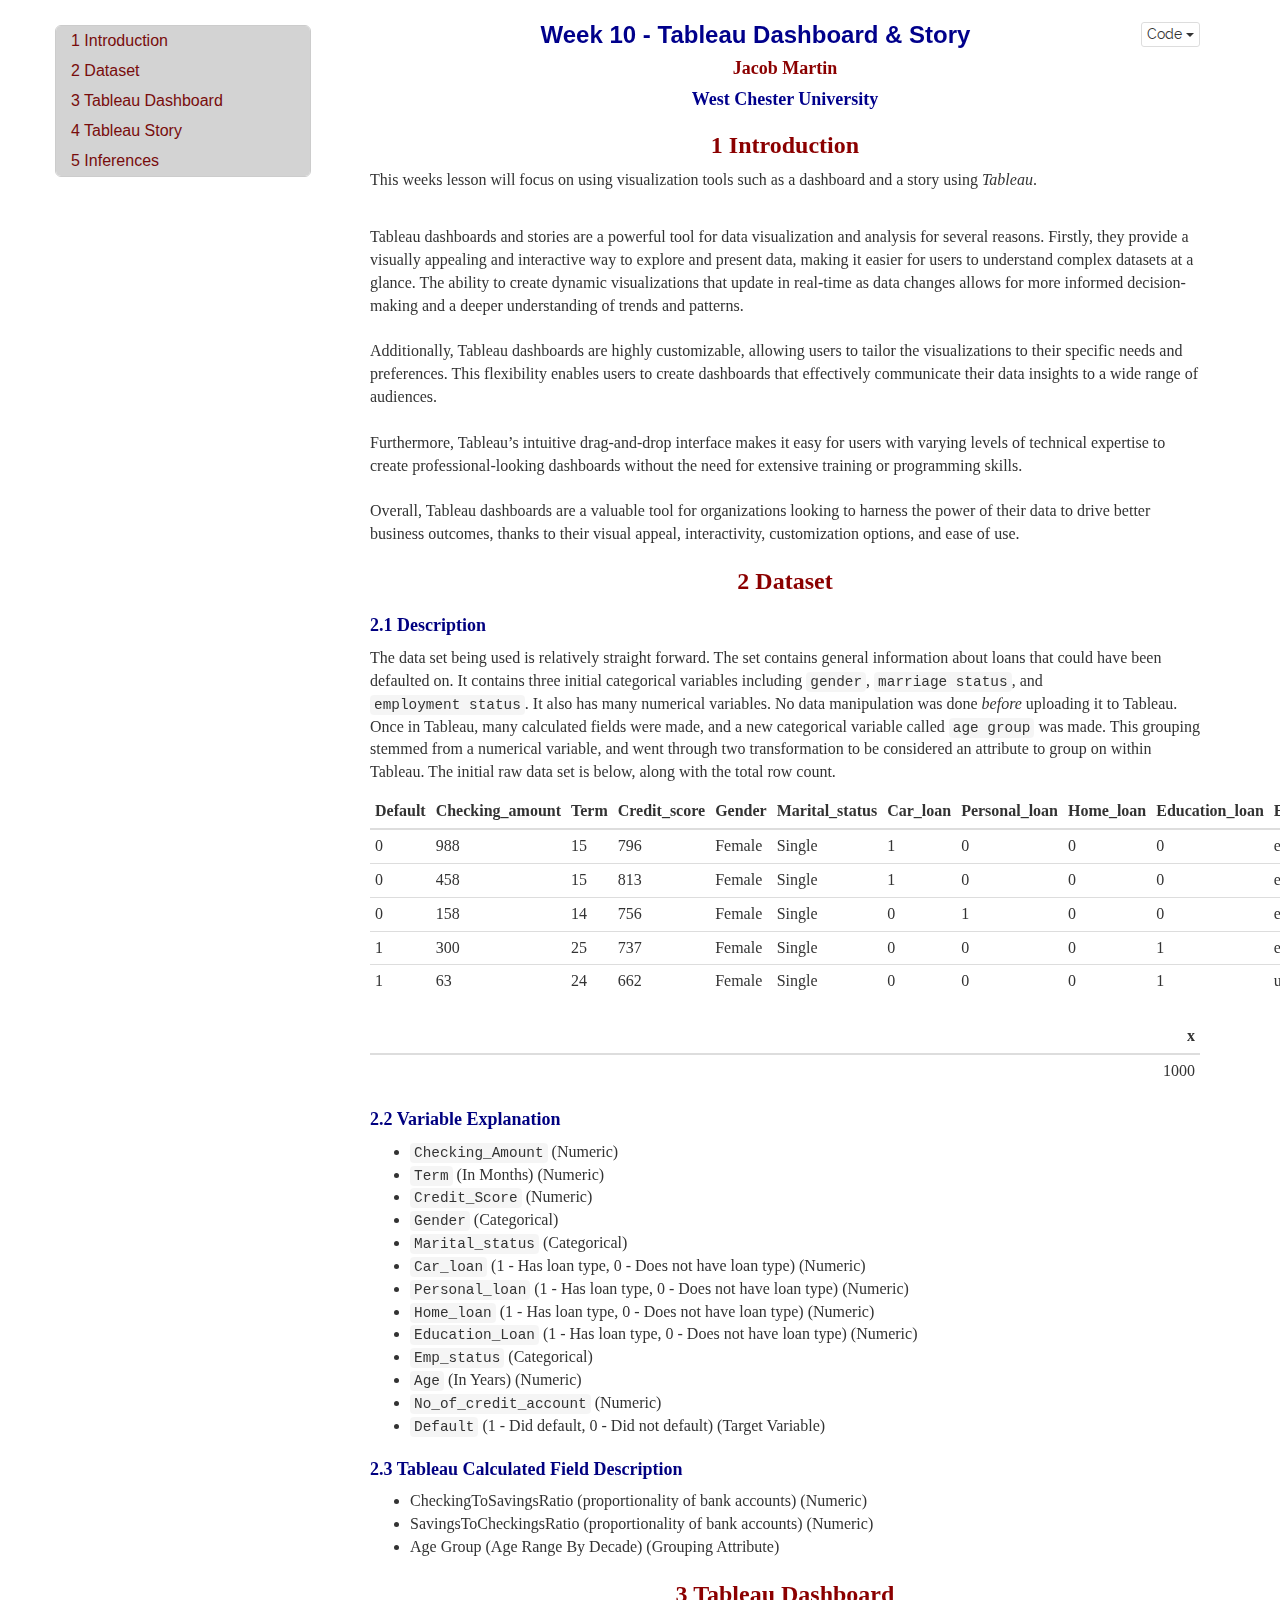
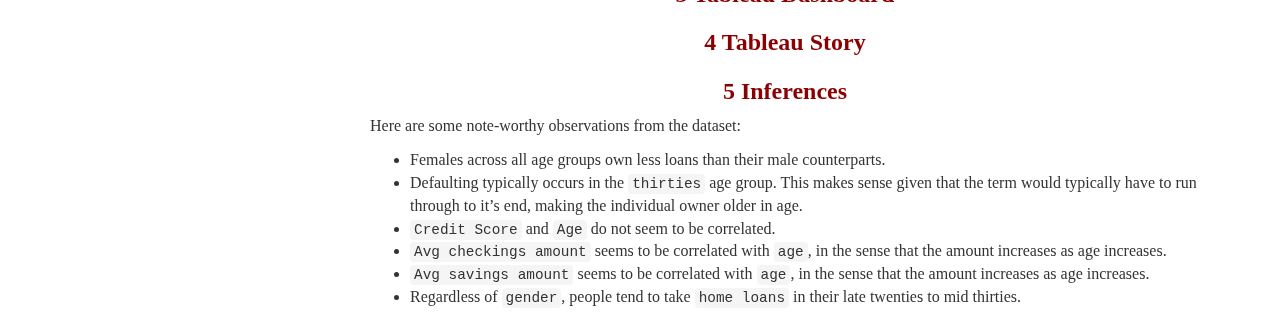
==== commit eb523345: "anoether wip" ====
--- a/week_10/jacob_assignment_10.html
+++ b/week_10/jacob_assignment_10.html
@@ -1681,9 +1681,235 @@
 color: yellow;
 }
 </style>
+<div id="introduction" class="section level1" number="1">
+<h1><span class="header-section-number">1</span> Introduction</h1>
+<p>This weeks lesson will focus on using visualization tools such as a
+dashboard and a story using <i>Tableau</i>.</p>
+<p><br />
+Tableau dashboards and stories are a powerful tool for data
+visualization and analysis for several reasons. Firstly, they provide a
+visually appealing and interactive way to explore and present data,
+making it easier for users to understand complex datasets at a glance.
+The ability to create dynamic visualizations that update in real-time as
+data changes allows for more informed decision-making and a deeper
+understanding of trends and patterns.<br />
+<br />
+Additionally, Tableau dashboards are highly customizable, allowing users
+to tailor the visualizations to their specific needs and preferences.
+This flexibility enables users to create dashboards that effectively
+communicate their data insights to a wide range of audiences.<br />
+<br />
+Furthermore, Tableau’s intuitive drag-and-drop interface makes it easy
+for users with varying levels of technical expertise to create
+professional-looking dashboards without the need for extensive training
+or programming skills.<br />
+<br />
+Overall, Tableau dashboards are a valuable tool for organizations
+looking to harness the power of their data to drive better business
+outcomes, thanks to their visual appeal, interactivity, customization
+options, and ease of use.</p>
+</div>
+<div id="dataset" class="section level1" number="2">
+<h1><span class="header-section-number">2</span> Dataset</h1>
+<div id="description" class="section level2" number="2.1">
+<h2><span class="header-section-number">2.1</span> Description</h2>
+<p>The data set being used is relatively straight forward. The set
+contains general information about loans that could have been defaulted
+on. It contains three initial categorical variables including
+<code>gender</code>, <code>marriage status</code>, and
+<code>employment status</code>. It also has many numerical variables. No
+data manipulation was done <i>before</i> uploading it to Tableau. Once
+in Tableau, many calculated fields were made, and a new categorical
+variable called <code>age group</code> was made. This grouping stemmed
+from a numerical variable, and went through two transformation to be
+considered an attribute to group on within Tableau. The initial raw data
+set is below, along with the total row count.</p>
+<table style="width:100%;">
+<colgroup>
+<col width="4%" />
+<col width="8%" />
+<col width="2%" />
+<col width="7%" />
+<col width="3%" />
+<col width="8%" />
+<col width="5%" />
+<col width="7%" />
+<col width="5%" />
+<col width="8%" />
+<col width="6%" />
+<col width="3%" />
+<col width="7%" />
+<col width="7%" />
+<col width="2%" />
+<col width="9%" />
+</colgroup>
+<thead>
+<tr class="header">
+<th align="left">Default</th>
+<th align="left">Checking_amount</th>
+<th align="left">Term</th>
+<th align="left">Credit_score</th>
+<th align="left">Gender</th>
+<th align="left">Marital_status</th>
+<th align="left">Car_loan</th>
+<th align="left">Personal_loan</th>
+<th align="left">Home_loan</th>
+<th align="left">Education_loan</th>
+<th align="left">Emp_status</th>
+<th align="left">Amount</th>
+<th align="left">Saving_amount</th>
+<th align="left">Emp_duration</th>
+<th align="left">Age</th>
+<th align="left">No_of_credit_acc</th>
+</tr>
+</thead>
+<tbody>
+<tr class="odd">
+<td align="left">0</td>
+<td align="left">988</td>
+<td align="left">15</td>
+<td align="left">796</td>
+<td align="left">Female</td>
+<td align="left">Single</td>
+<td align="left">1</td>
+<td align="left">0</td>
+<td align="left">0</td>
+<td align="left">0</td>
+<td align="left">employed</td>
+<td align="left">1536</td>
+<td align="left">3455</td>
+<td align="left">12</td>
+<td align="left">38</td>
+<td align="left">1</td>
+</tr>
+<tr class="even">
+<td align="left">0</td>
+<td align="left">458</td>
+<td align="left">15</td>
+<td align="left">813</td>
+<td align="left">Female</td>
+<td align="left">Single</td>
+<td align="left">1</td>
+<td align="left">0</td>
+<td align="left">0</td>
+<td align="left">0</td>
+<td align="left">employed</td>
+<td align="left">947</td>
+<td align="left">3600</td>
+<td align="left">25</td>
+<td align="left">36</td>
+<td align="left">1</td>
+</tr>
+<tr class="odd">
+<td align="left">0</td>
+<td align="left">158</td>
+<td align="left">14</td>
+<td align="left">756</td>
+<td align="left">Female</td>
+<td align="left">Single</td>
+<td align="left">0</td>
+<td align="left">1</td>
+<td align="left">0</td>
+<td align="left">0</td>
+<td align="left">employed</td>
+<td align="left">1678</td>
+<td align="left">3093</td>
+<td align="left">43</td>
+<td align="left">34</td>
+<td align="left">1</td>
+</tr>
+<tr class="even">
+<td align="left">1</td>
+<td align="left">300</td>
+<td align="left">25</td>
+<td align="left">737</td>
+<td align="left">Female</td>
+<td align="left">Single</td>
+<td align="left">0</td>
+<td align="left">0</td>
+<td align="left">0</td>
+<td align="left">1</td>
+<td align="left">employed</td>
+<td align="left">1804</td>
+<td align="left">2449</td>
+<td align="left">0</td>
+<td align="left">29</td>
+<td align="left">1</td>
+</tr>
+<tr class="odd">
+<td align="left">1</td>
+<td align="left">63</td>
+<td align="left">24</td>
+<td align="left">662</td>
+<td align="left">Female</td>
+<td align="left">Single</td>
+<td align="left">0</td>
+<td align="left">0</td>
+<td align="left">0</td>
+<td align="left">1</td>
+<td align="left">unemployed</td>
+<td align="left">1184</td>
+<td align="left">2867</td>
+<td align="left">4</td>
+<td align="left">30</td>
+<td align="left">1</td>
+</tr>
+</tbody>
+</table>
+<table>
+<thead>
+<tr class="header">
+<th align="right">x</th>
+</tr>
+</thead>
+<tbody>
+<tr class="odd">
+<td align="right">1000</td>
+</tr>
+</tbody>
+</table>
+</div>
+<div id="variable-explanation" class="section level2" number="2.2">
+<h2><span class="header-section-number">2.2</span> Variable
+Explanation</h2>
+<ul>
+<li><code>Checking_Amount</code> (Numeric)</li>
+<li><code>Term</code> (In Months) (Numeric)</li>
+<li><code>Credit_Score</code> (Numeric)</li>
+<li><code>Gender</code> (Categorical)</li>
+<li><code>Marital_status</code> (Categorical)</li>
+<li><code>Car_loan</code> (1 - Has loan type, 0 - Does not have loan
+type) (Numeric)</li>
+<li><code>Personal_loan</code> (1 - Has loan type, 0 - Does not have
+loan type) (Numeric)</li>
+<li><code>Home_loan</code> (1 - Has loan type, 0 - Does not have loan
+type) (Numeric)</li>
+<li><code>Education_Loan</code> (1 - Has loan type, 0 - Does not have
+loan type) (Numeric)</li>
+<li><code>Emp_status</code> (Categorical)</li>
+<li><code>Age</code> (In Years) (Numeric)</li>
+<li><code>No_of_credit_account</code> (Numeric)</li>
+<li><code>Default</code> (1 - Did default, 0 - Did not default) (Target
+Variable)</li>
+</ul>
+</div>
+<div id="tableau-calculated-field-description" class="section level2" number="2.3">
+<h2><span class="header-section-number">2.3</span> Tableau Calculated
+Field Description</h2>
+<ul>
+<li>CheckingToSavingsRatio (proportionality of bank accounts)
+(Numeric)</li>
+<li>SavingsToCheckingsRatio (proportionality of bank accounts)
+(Numeric)</li>
+<li>Age Group (Age Range By Decade) (Grouping Attribute)</li>
+</ul>
+</div>
+</div>
+<div id="tableau-dashboard" class="section level1" number="3">
+<h1><span class="header-section-number">3</span> Tableau Dashboard</h1>
 <div id="viz1712688827048" class="tableauPlaceholder" style="position: relative">
 <noscript>
-<a href="#"><img alt="Informative Financial Dashboard " src="[data-uri]" style="border: none" /></a>
+<a href="#"><img alt="Informative Financial Dashboard " src="[data-uri]" style="border: none" /></a>
 </noscript>
 <object class="tableauViz" style="display:none;">
 <param name="host_url" value="https%3A%2F%2Fpublic.tableau.com%2F"></param>
@@ -1693,8 +1919,9 @@
 </object>
 </div>
 <script type="text/javascript">                    var divElement = document.getElementById('viz1712688827048');                    var vizElement = divElement.getElementsByTagName('object')[0];                    if ( divElement.offsetWidth > 800 ) { vizElement.style.minWidth='1020px';vizElement.style.maxWidth='1750px';vizElement.style.width='100%';vizElement.style.minHeight='587px';vizElement.style.maxHeight='1187px';vizElement.style.height=(divElement.offsetWidth*0.75)+'px';} else if ( divElement.offsetWidth > 500 ) { vizElement.style.minWidth='1020px';vizElement.style.maxWidth='1750px';vizElement.style.width='100%';vizElement.style.minHeight='587px';vizElement.style.maxHeight='1187px';vizElement.style.height=(divElement.offsetWidth*0.75)+'px';} else { vizElement.style.width='100%';vizElement.style.height='1677px';}                     var scriptElement = document.createElement('script');                    scriptElement.src = 'https://public.tableau.com/javascripts/api/viz_v1.js';                    vizElement.parentNode.insertBefore(scriptElement, vizElement);                </script>
-<div id="another" class="section level2" number="0.1">
-<h2><span class="header-section-number">0.1</span> ANOTHER</h2>
+</div>
+<div id="tableau-story" class="section level1" number="4">
+<h1><span class="header-section-number">4</span> Tableau Story</h1>
 <div id="viz1712694835542" class="tableauPlaceholder" style="position: relative">
 <noscript>
 <a href="#"><img alt="Financial Information Story " src="[data-uri]